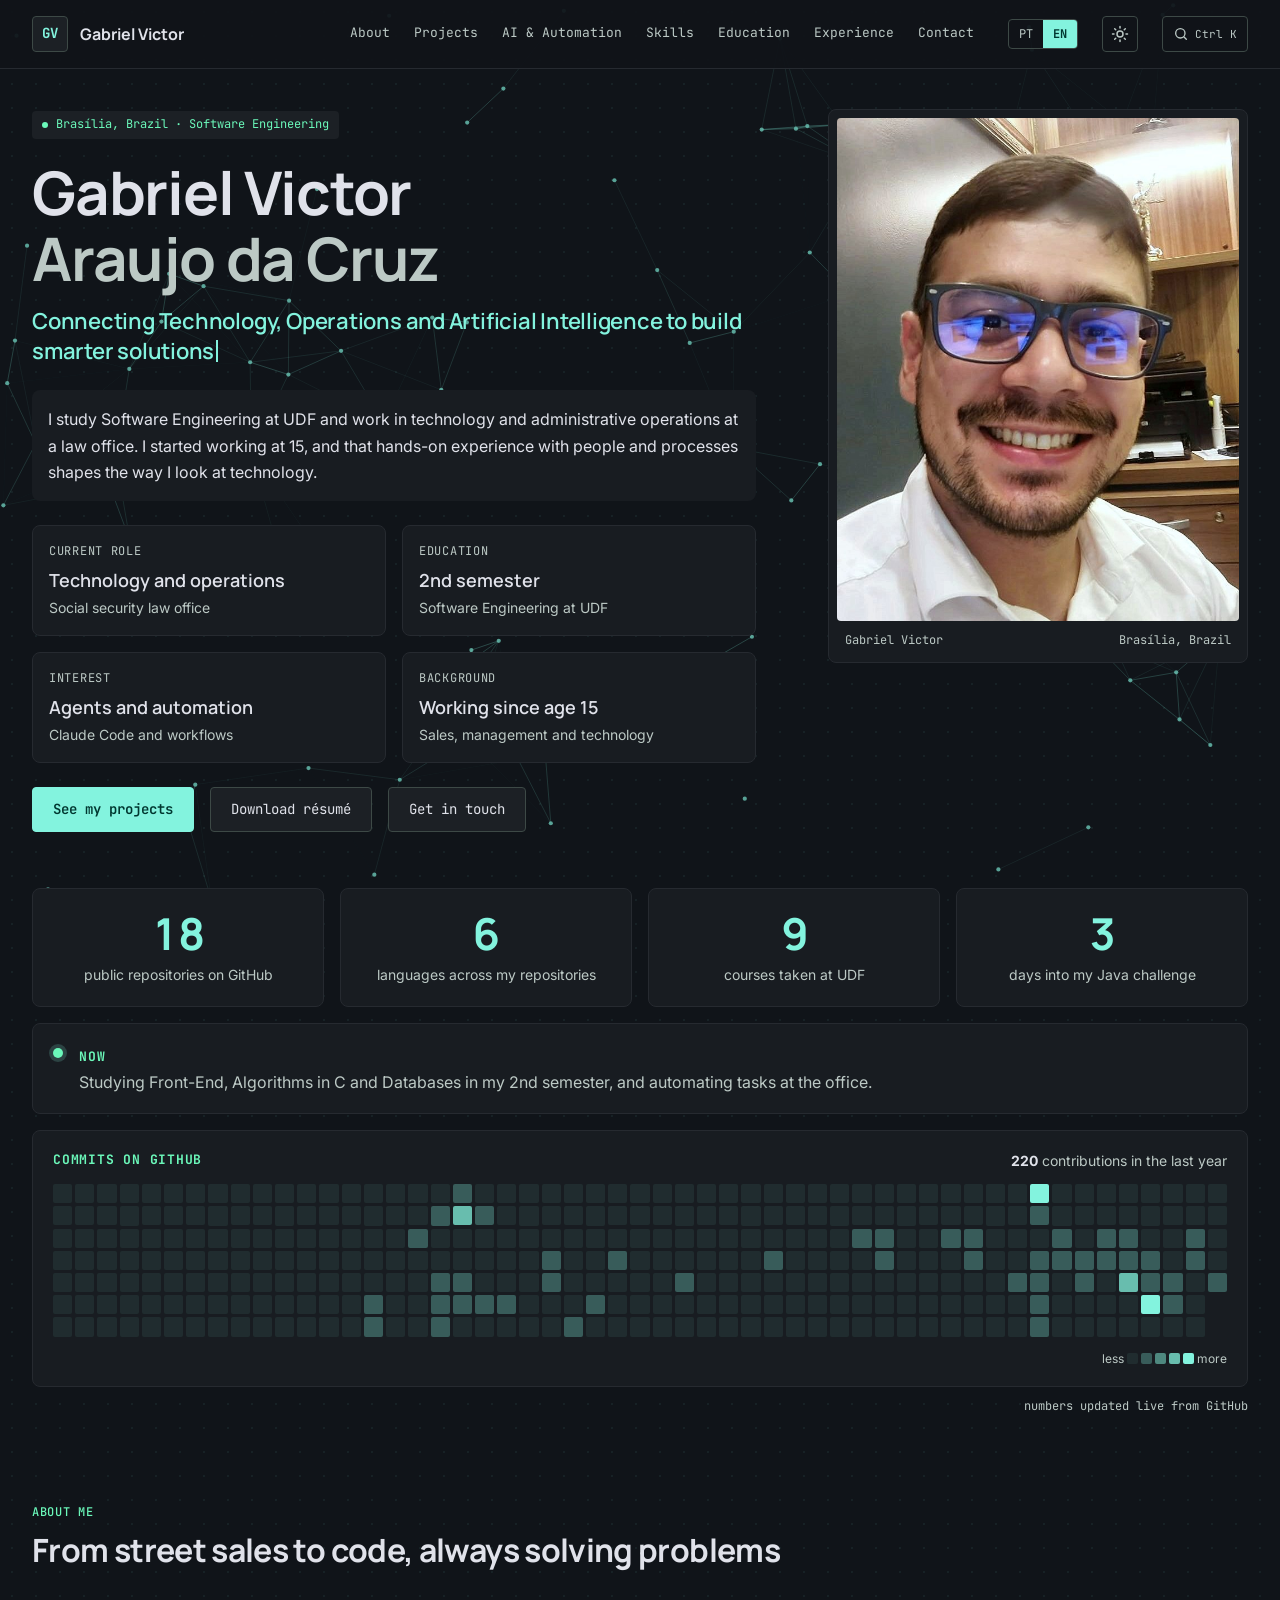
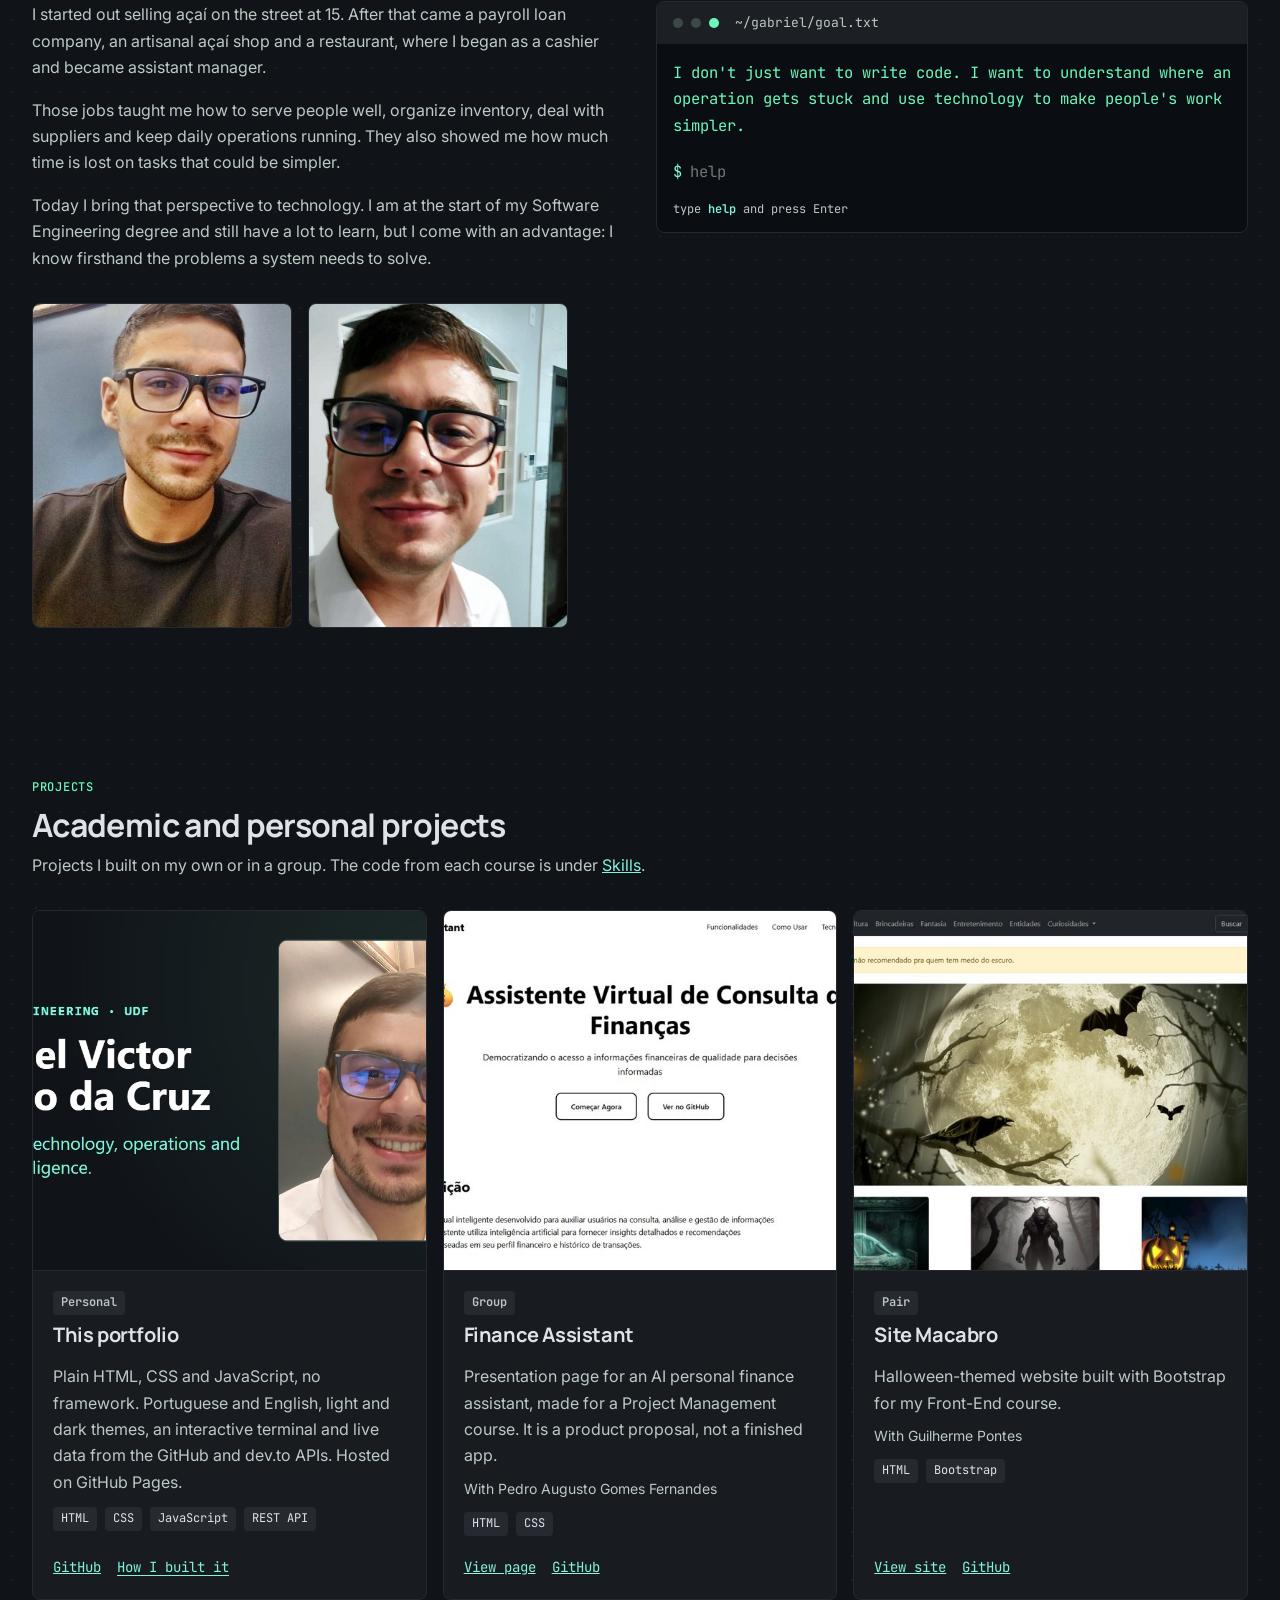
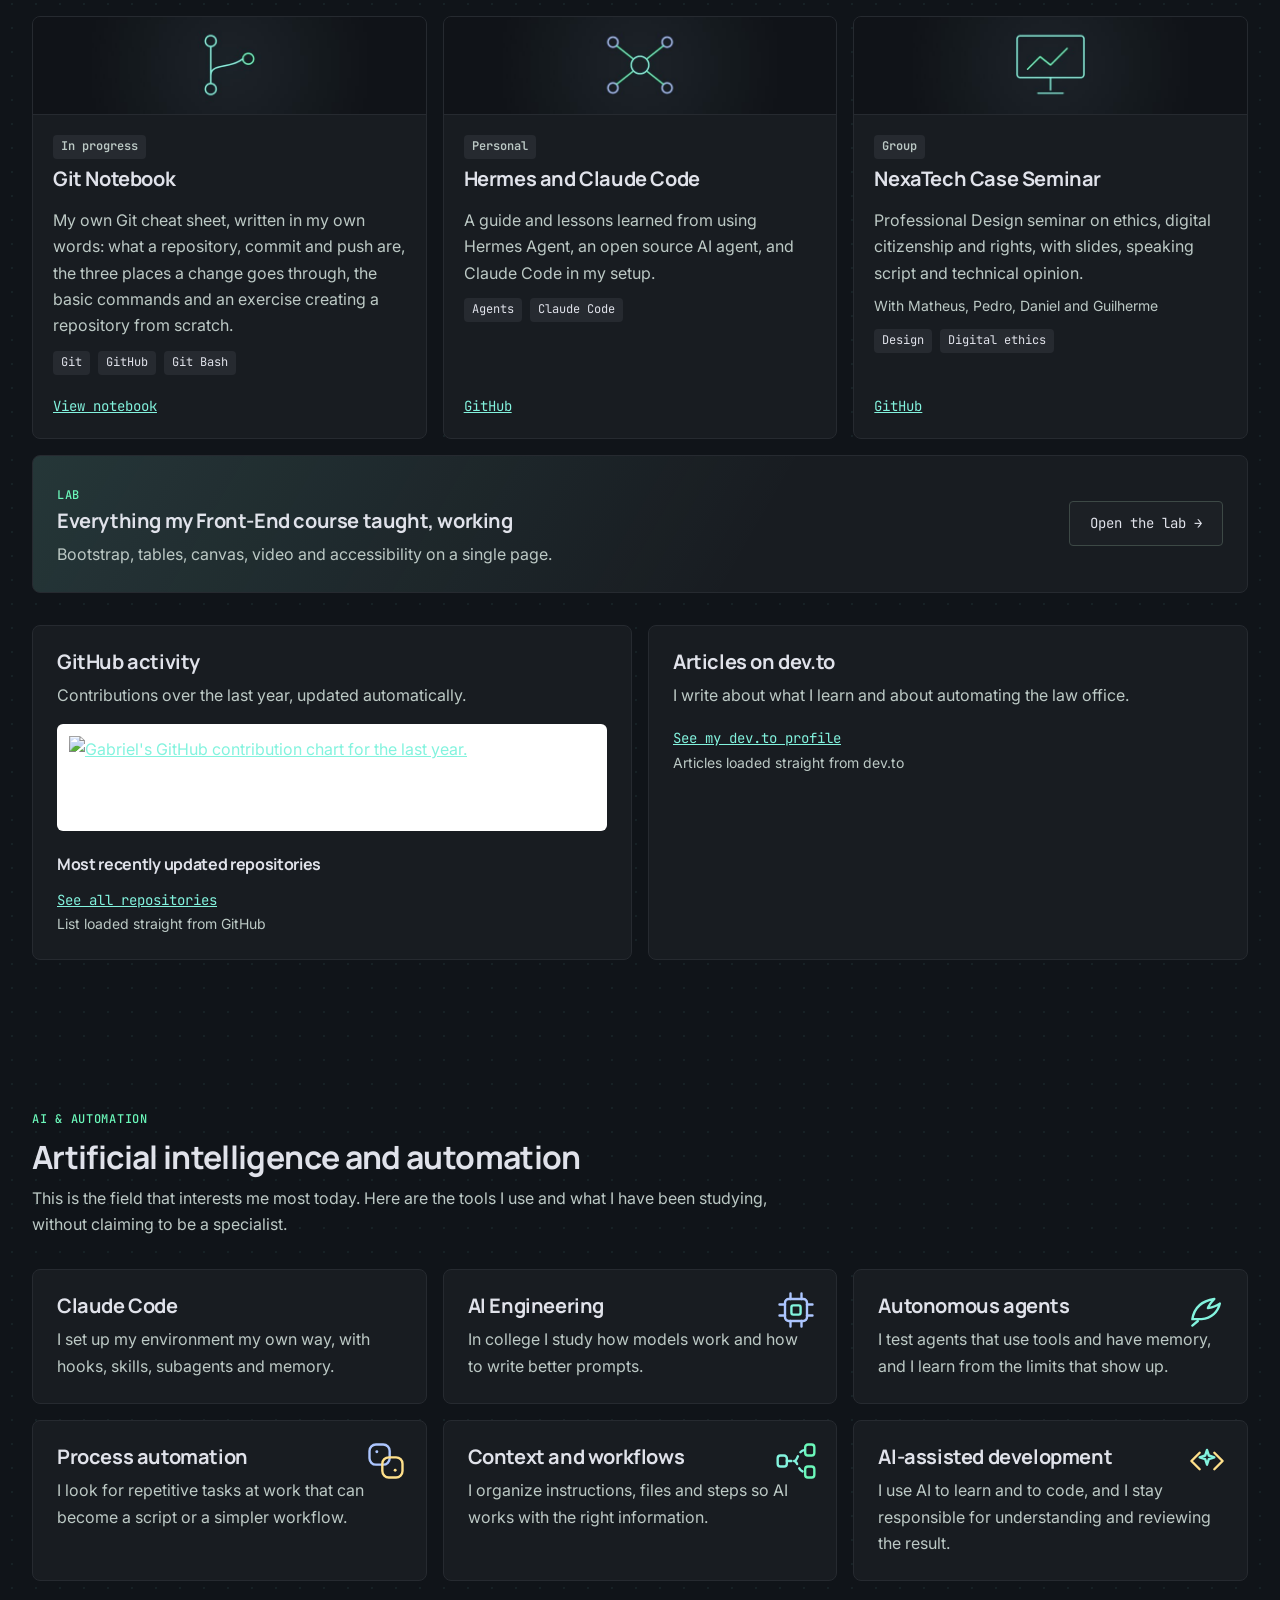
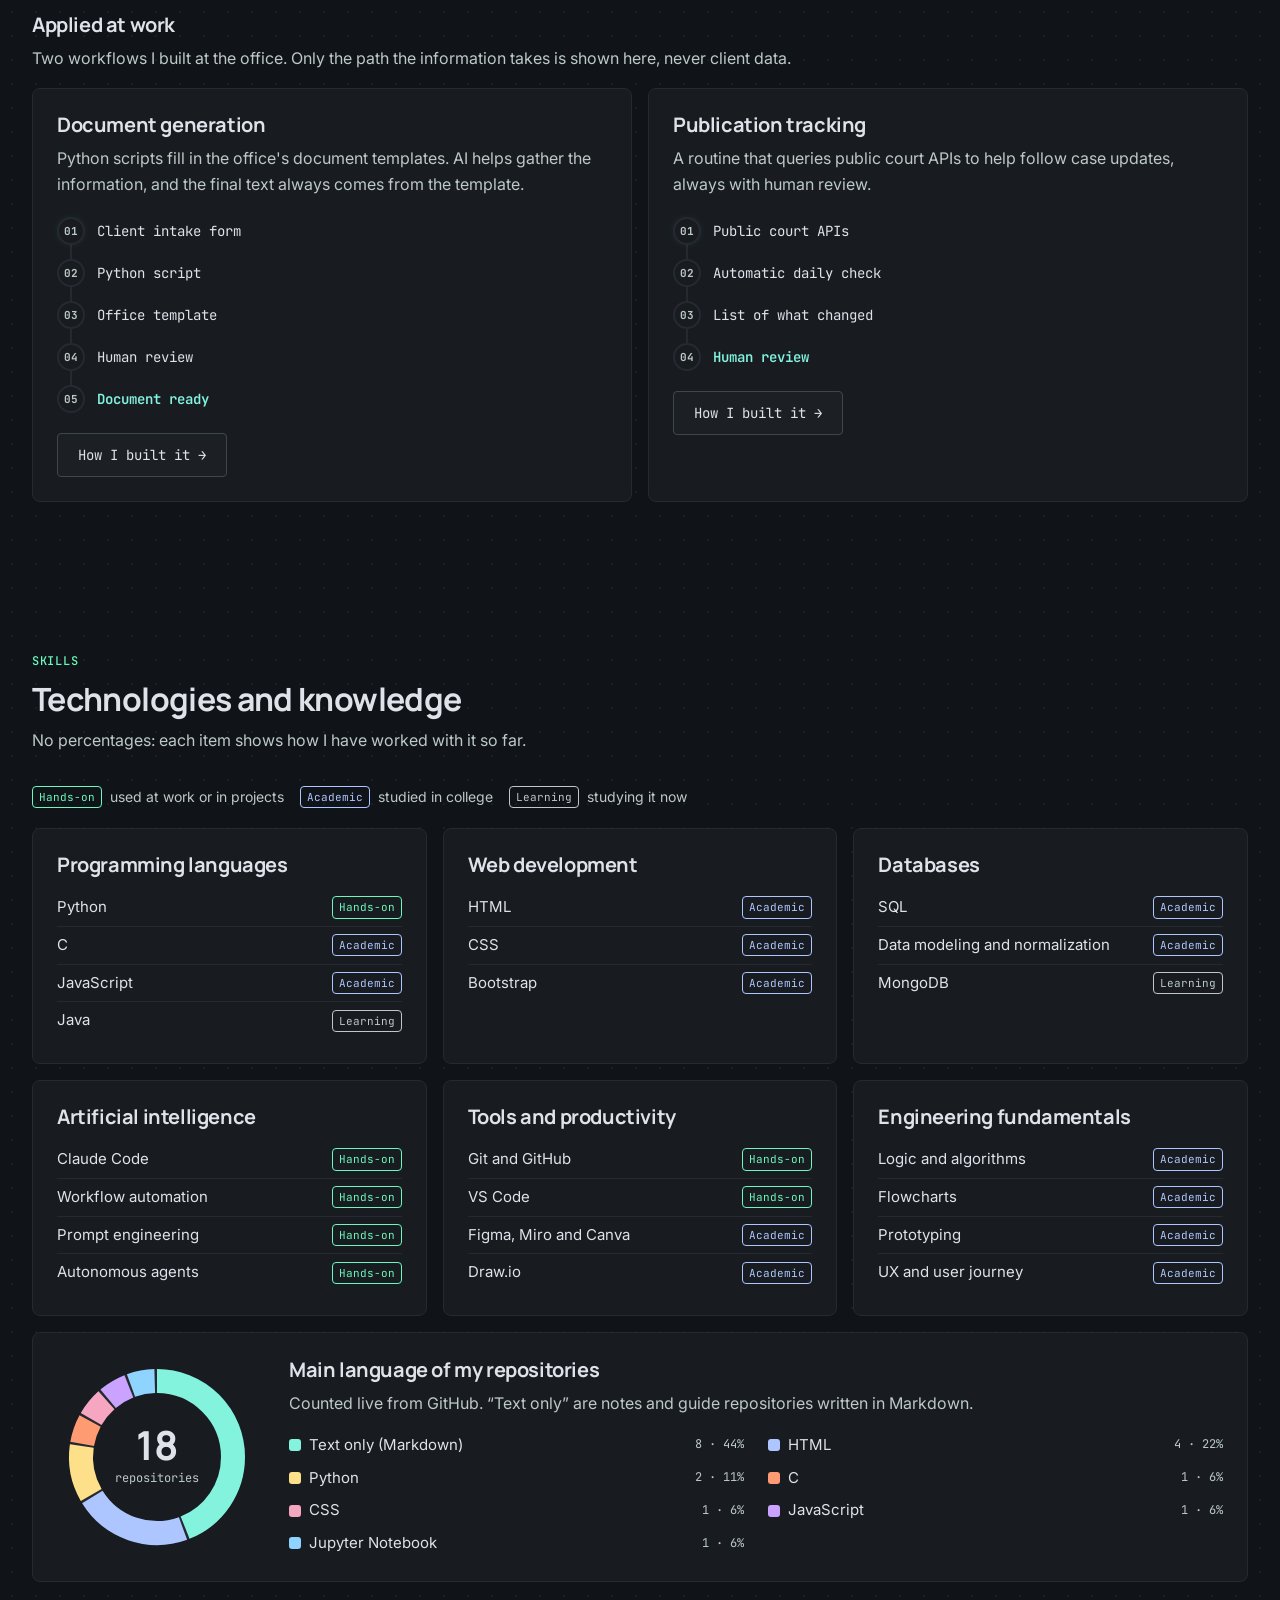
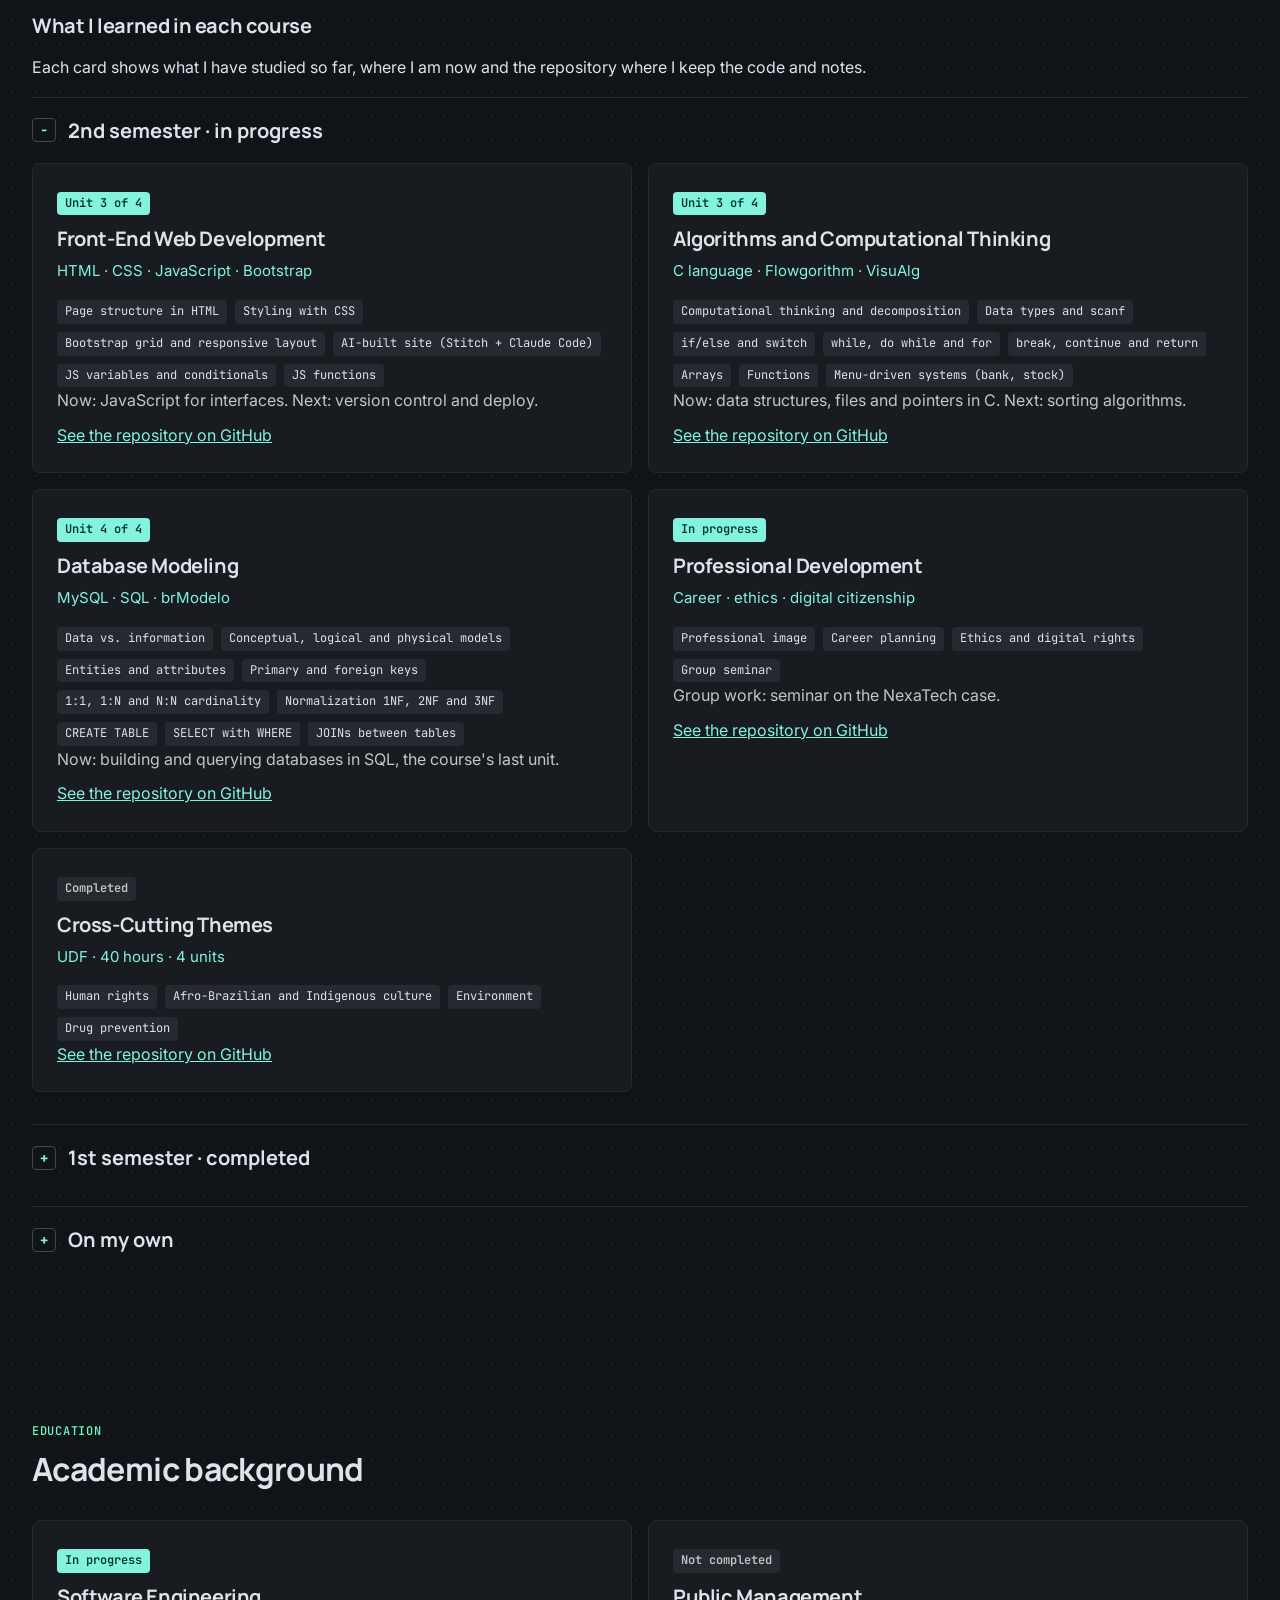
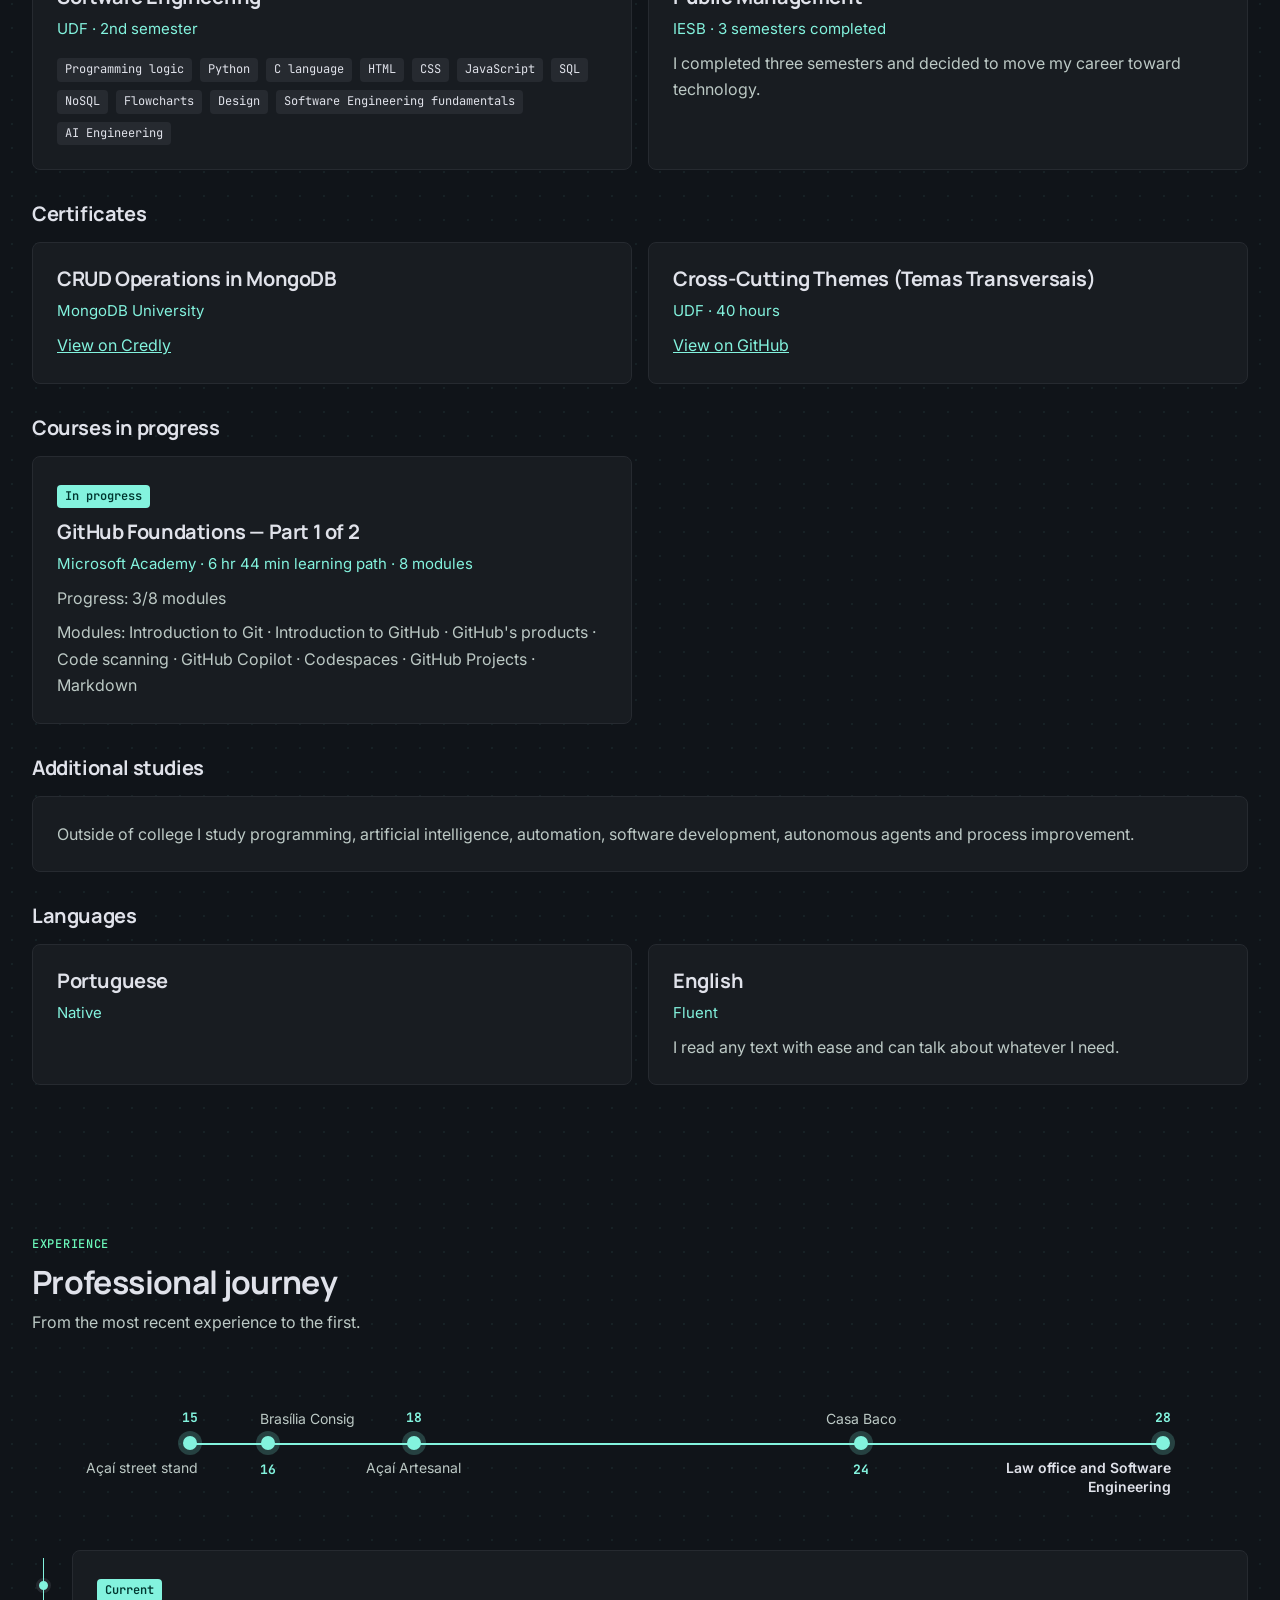
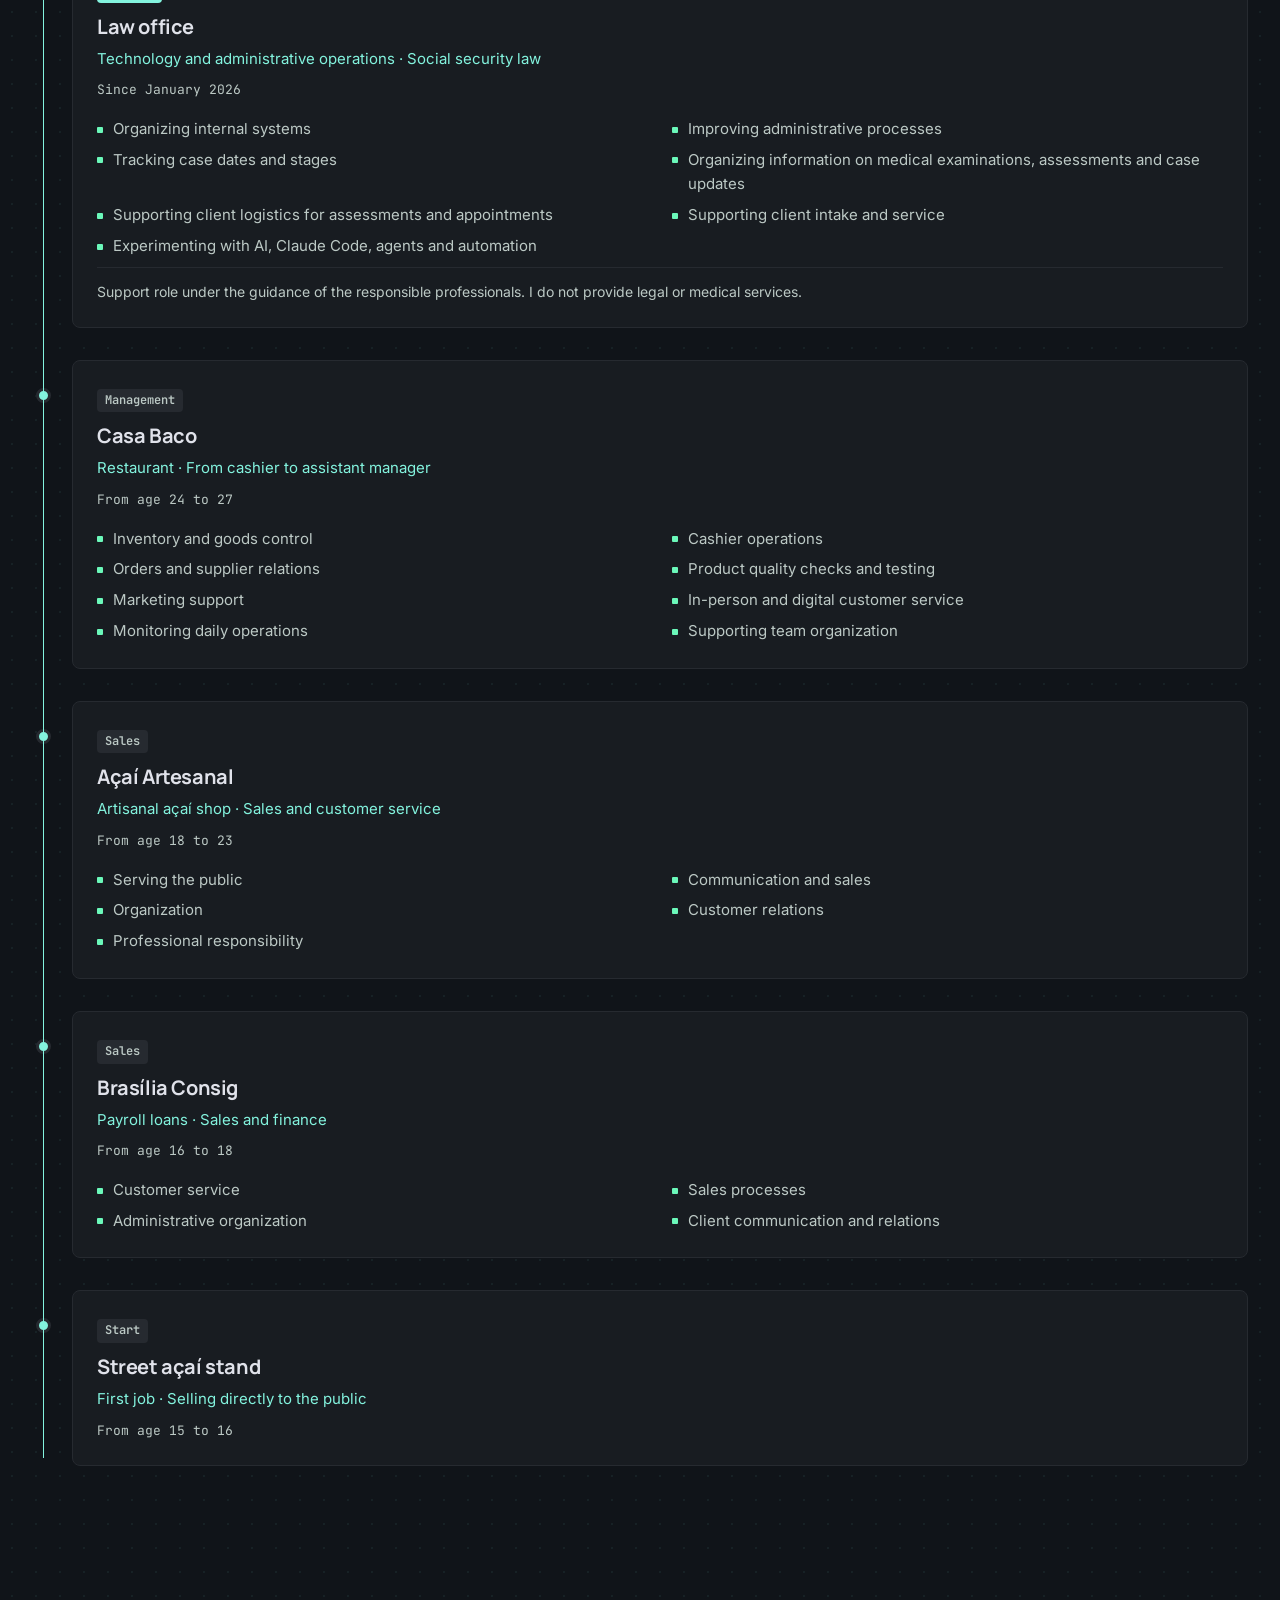
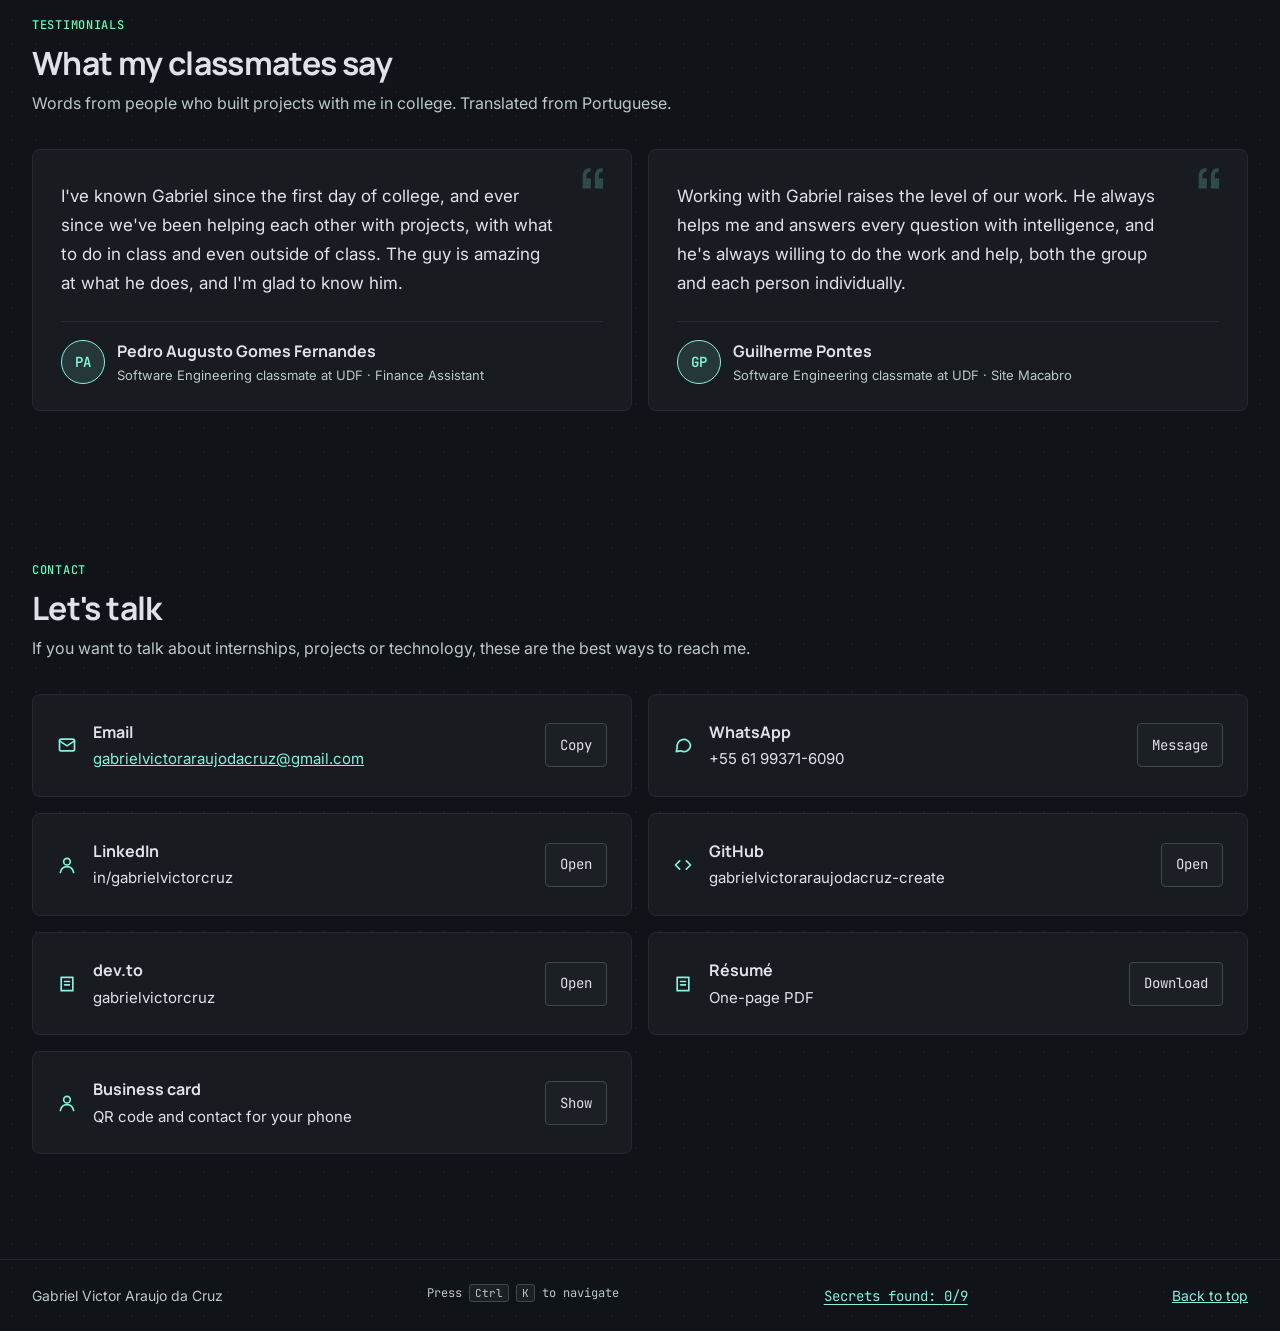
==== en/index.html @ c70fdd1f "Terminal maior e jogo da cobrinha funcionando no celular" ====
<!DOCTYPE html>
<html lang="en">
<head>
  <meta charset="utf-8">
  <meta name="viewport" content="width=device-width, initial-scale=1">
  <title>Gabriel Victor Araujo da Cruz | Software Engineering, Operations and AI</title>
  <meta name="description" content="Portfolio of Gabriel Victor: Software Engineering student at UDF with hands-on experience in customer service, management and operations, connecting technology and artificial intelligence to real problems.">
  <link rel="canonical" href="https://gabrielvictoraraujodacruz-create.github.io/portfolio-gabriel/en/index.html">
  <link rel="alternate" hreflang="pt-BR" href="https://gabrielvictoraraujodacruz-create.github.io/portfolio-gabriel/pt-BR/index.html">
  <link rel="alternate" hreflang="en" href="https://gabrielvictoraraujodacruz-create.github.io/portfolio-gabriel/en/index.html">
  <meta property="og:type" content="website">
  <meta property="og:locale" content="en_US">
  <meta property="og:title" content="Gabriel Victor Araujo da Cruz">
  <meta property="og:description" content="Connecting Technology, Operations and Artificial Intelligence to build smarter solutions.">
  <meta property="og:url" content="https://gabrielvictoraraujodacruz-create.github.io/portfolio-gabriel/en/index.html">
  <meta property="og:image" content="https://gabrielvictoraraujodacruz-create.github.io/portfolio-gabriel/assets/img/og-en.jpg"><meta property="og:image:width" content="1200"><meta property="og:image:height" content="630"><meta name="twitter:card" content="summary_large_image">
  <meta name="theme-color" content="#101419">
  <link rel="icon" href="../assets/img/favicon.svg" type="image/svg+xml">
  <link rel="apple-touch-icon" href="../assets/img/apple-touch-icon.png">
  <script>try{if(localStorage.getItem("tema")==="claro")document.documentElement.dataset.theme="light"}catch(e){}</script>
  <link rel="preconnect" href="https://fonts.googleapis.com">
  <link rel="preconnect" href="https://fonts.gstatic.com" crossorigin>
  <link rel="stylesheet" href="https://fonts.googleapis.com/css2?family=Inter:wght@400;500;600&family=JetBrains+Mono:wght@400;500;600&family=Manrope:wght@600;700&display=swap">
  <link rel="stylesheet" href="../assets/css/style.css?v=17">
  <script src="../assets/js/main.js?v=16" defer></script>
</head>
<body>
  <svg class="icons" aria-hidden="true">
    <symbol id="i-menu" viewBox="0 0 24 24"><path d="M4 6h16M4 12h16M4 18h16"/></symbol>
    <symbol id="i-mail" viewBox="0 0 24 24"><rect x="3" y="5" width="18" height="14" rx="2"/><path d="m3 7 9 6 9-6"/></symbol>
    <symbol id="i-chat" viewBox="0 0 24 24"><path d="M21 12a8 8 0 0 1-11.8 7L4 20l1-5A8 8 0 1 1 21 12z"/></symbol>
    <symbol id="i-code" viewBox="0 0 24 24"><path d="m8 7-5 5 5 5M16 7l5 5-5 5"/></symbol>
    <symbol id="i-user" viewBox="0 0 24 24"><circle cx="12" cy="8" r="4"/><path d="M4 21c1-5 4-7 8-7s7 2 8 7"/></symbol>
    <symbol id="i-text" viewBox="0 0 24 24"><path d="M5 4h14v16H5zM9 9h6M9 13h6"/></symbol>
  </svg>

  <a class="skip-link" href="#conteudo">Skip to content</a>

  <header class="header">
    <div class="container header-inner">
      <a class="brand" href="#inicio">
        <span class="brand-mark" aria-hidden="true">GV</span>
        <span class="brand-name">Gabriel Victor</span>
      </a>
      <nav class="nav" id="menu" aria-label="Main">
        <ul>
          <li><a href="#sobre">About</a></li>
          <li><a href="#projetos">Projects</a></li>
          <li><a href="#ia">AI &amp; Automation</a></li>
          <li><a href="#tecnologias">Skills</a></li>
          <li><a href="#formacao">Education</a></li>
          <li><a href="#experiencia">Experience</a></li>
          <li><a href="#contato">Contact</a></li>
        </ul>
      </nav>
      <div class="lang" role="group" aria-label="Language">
        <a href="../pt-BR/index.html" hreflang="pt-BR" lang="pt-BR" aria-label="Mudar para português">PT</a>
        <span aria-current="true">EN</span>
      </div>
      <button class="menu-button" type="button" aria-expanded="false" aria-controls="menu" aria-label="Open menu">
        <svg class="icon" aria-hidden="true"><use href="#i-menu"/></svg>
      </button>
    </div>
  </header>

  <main id="conteudo">
    <section class="container hero" id="inicio">
      <div>
        <p class="badge">Brasília, Brazil · Software Engineering</p>
        <h1>Gabriel Victor <span>Araujo da Cruz</span></h1>
        <p class="tagline">Connecting Technology, Operations and Artificial Intelligence to build smarter solutions.</p>
        <p class="intro">I study Software Engineering at UDF and work in technology and administrative operations at a law office. I started working at 15, and that hands-on experience with people and processes shapes the way I look at technology.</p>
        <ul class="facts">
          <li class="card fact"><small>Current role</small><strong>Technology and operations</strong><span>Social security law office</span></li>
          <li class="card fact"><small>Education</small><strong>2nd semester</strong><span>Software Engineering at UDF</span></li>
          <li class="card fact"><small>Interest</small><strong>Agents and automation</strong><span>Claude Code and workflows</span></li>
          <li class="card fact"><small>Background</small><strong>Working since age 15</strong><span>Sales, management and technology</span></li>
        </ul>
        <div class="actions">
          <a class="button primary" href="#projetos">See my projects</a>
          <a class="button" href="../assets/cv/resume-gabriel-victor.pdf" download>Download résumé</a>
          <a class="button" href="#contato">Get in touch</a>
        </div>
      </div>
      <figure class="photo-card">
        <img src="../assets/img/gabriel.jpg" width="720" height="990" alt="Photo of Gabriel Victor, wearing glasses and a white shirt, smiling.">
        <figcaption><span>Gabriel Victor</span><span>Brasília, Brazil</span></figcaption>
      </figure>
    </section>

    <section class="container stats-band" aria-label="By the numbers">
      <ul class="stats">
        <li class="card stat"><strong data-stat="repos">18</strong><span>public repositories on GitHub</span></li>
        <li class="card stat"><strong data-stat="langs">6</strong><span>languages across my repositories</span></li>
        <li class="card stat"><strong data-stat="materias">9</strong><span>courses taken at UDF</span></li>
        <li class="card stat"><strong data-stat="java">3</strong><span>days into my Java challenge</span></li>
      </ul>
      <div class="card agora">
        <span class="agora-ponto" aria-hidden="true"></span>
        <div>
          <strong>Now</strong>
          <p>Studying Front-End, Algorithms in C and Databases in my 2nd semester, and automating tasks at the office.</p>
          <p class="agora-commit" data-commit hidden></p>
        </div>
      </div>
      <div class="card commits" data-commits hidden>
        <p class="commits-topo"><strong>Commits on GitHub</strong><span><b data-commits-total>0</b> contributions in the last year</span></p>
        <div class="commits-grade" role="img" aria-label="GitHub contribution calendar for the last year"></div>
        <p class="commits-legenda" aria-hidden="true">less <i data-n="0"></i><i data-n="1"></i><i data-n="2"></i><i data-n="3"></i><i data-n="4"></i> more</p>
      </div>
      <p class="stats-note">numbers updated live from GitHub</p>
    </section>

    <section class="section container" id="sobre">
      <div class="section-head">
        <span class="label">About me</span>
        <h2>From street sales to code, always solving problems</h2>
      </div>
      <div class="about">
        <div class="about-text">
          <p>I started out selling açaí on the street at 15. After that came a payroll loan company, an artisanal açaí shop and a restaurant, where I began as a cashier and became assistant manager.</p>
          <p>Those jobs taught me how to serve people well, organize inventory, deal with suppliers and keep daily operations running. They also showed me how much time is lost on tasks that could be simpler.</p>
          <p>Today I bring that perspective to technology. I am at the start of my Software Engineering degree and still have a lot to learn, but I come with an advantage: I know firsthand the problems a system needs to solve.</p>
        </div>
        <div class="terminal" data-terminal>
          <div class="terminal-bar"><i></i><i></i><i></i><span>~/gabriel/goal.txt</span></div>
          <div class="terminal-out" aria-live="polite"><p class="terminal-quote">I don't just want to write code. I want to understand where an operation gets stuck and use technology to make people's work simpler.</p></div>
          <form class="terminal-in"><label for="cmd-en">$</label><input id="cmd-en" name="cmd" autocomplete="off" spellcheck="false" aria-label="Terminal command" placeholder="help"></form>
          <p class="terminal-hint">type <b>help</b> and press Enter</p>
        </div>
      </div>
      <div class="gallery">
        <img src="../assets/img/sobre-1.jpg" width="640" height="800" loading="lazy" alt="Gabriel Victor, wearing glasses and a dark T-shirt, smiling slightly.">
        <img src="../assets/img/sobre-2.jpg" width="640" height="800" loading="lazy" alt="Gabriel Victor, wearing glasses and a white shirt, smiling.">
      </div>
    </section>

    <section class="section container" id="projetos">
      <div class="section-head">
        <span class="label">Projects</span>
        <h2>Academic and personal projects</h2>
        <p>Projects I built on my own or in a group. The code from each course is under <a href="#tecnologias">Skills</a>.</p>
      </div>
      <div class="grid-3">
        <article class="card project" data-category="web">
          <video src="../assets/video/portfolio.mp4" poster="../assets/img/og-en.jpg" width="640" height="360" muted loop playsinline preload="none" aria-label="Video preview of this portfolio, scrolling down the page."></video>
          <div class="project-body">
            <span class="chip quiet">Personal</span>
            <h3>This portfolio</h3>
            <p>Plain HTML, CSS and JavaScript, no framework. Portuguese and English, light and dark themes, an interactive terminal and live data from the GitHub and dev.to APIs. Hosted on GitHub Pages.</p>
            <div class="subject-list"><span class="tag">HTML</span><span class="tag">CSS</span><span class="tag">JavaScript</span><span class="tag">REST API</span></div>
            <div class="project-links"><a href="https://github.com/gabrielvictoraraujodacruz-create/portfolio-gabriel" target="_blank" rel="noopener">GitHub</a><button class="link-btn" type="button" data-caso="caso-portfolio">How I built it</button></div>
          </div>
        </article>
        <article class="card project" data-category="web">
          <video src="../assets/video/assistente-financeiro.mp4" poster="../assets/img/assistente-financeiro.jpg" width="640" height="360" muted loop playsinline preload="none" aria-label="Video preview of the Virtual Finance Assistant page, in Portuguese, scrolling down."></video>
          <div class="project-body">
            <span class="chip quiet">Group</span>
            <h3>Finance Assistant</h3>
            <p>Presentation page for an AI personal finance assistant, made for a Project Management course. It is a product proposal, not a finished app.</p>
            <p class="credit">With Pedro Augusto Gomes Fernandes</p>
            <div class="subject-list"><span class="tag">HTML</span><span class="tag">CSS</span></div>
            <div class="project-links">
              <a href="https://gabrielvictoraraujodacruz-create.github.io/Projeto_Assistente_financeiro_GEP/" target="_blank" rel="noopener">View page</a>
              <a href="https://github.com/gabrielvictoraraujodacruz-create/Projeto_Assistente_financeiro_GEP" target="_blank" rel="noopener">GitHub</a>
            </div>
          </div>
        </article>
        <article class="card project" data-category="web">
          <video src="../assets/video/site-macabro.mp4" poster="../assets/img/site-macabro.jpg" width="640" height="360" muted loop playsinline preload="none" aria-label="Video preview of Site Macabro, with a full moon, a crow and bats."></video>
          <div class="project-body">
            <span class="chip quiet">Pair</span>
            <h3>Site Macabro</h3>
            <p>Halloween-themed website built with Bootstrap for my Front-End course.</p>
            <p class="credit">With Guilherme Pontes</p>
            <div class="subject-list"><span class="tag">HTML</span><span class="tag">Bootstrap</span></div>
            <div class="project-links">
              <a href="https://gabrielvictoraraujodacruz-create.github.io/Site_Macabro/" target="_blank" rel="noopener">View site</a>
              <a href="https://github.com/gabrielvictoraraujodacruz-create/Site_Macabro" target="_blank" rel="noopener">GitHub</a>
            </div>
          </div>
        </article>
        <article class="card project" data-category="code">
          <img class="banner" src="../assets/img/icone-git.jpg" width="800" height="200" loading="lazy" alt="Git branching symbol.">
          <div class="project-body">
            <span class="chip quiet">In progress</span>
            <h3>Git Notebook</h3>
            <p>My own Git cheat sheet, written in my own words: what a repository, commit and push are, the three places a change goes through, the basic commands and an exercise creating a repository from scratch.</p>
            <div class="subject-list"><span class="tag">Git</span><span class="tag">GitHub</span><span class="tag">Git Bash</span></div>
            <div class="project-links"><a href="https://github.com/gabrielvictoraraujodacruz-create/java_diario/blob/main/git/CADERNO-GIT.md" target="_blank" rel="noopener">View notebook</a></div>
          </div>
        </article>
        <article class="card project" data-category="ai">
          <img class="banner" src="../assets/img/icone-hermes.jpg" width="800" height="200" loading="lazy" alt="Network of connected agents.">
          <div class="project-body">
            <span class="chip quiet">Personal</span>
            <h3>Hermes and Claude Code</h3>
            <p>A guide and lessons learned from using Hermes Agent, an open source AI agent, and Claude Code in my setup.</p>
            <div class="subject-list"><span class="tag">Agents</span><span class="tag">Claude Code</span></div>
            <div class="project-links"><a href="https://github.com/gabrielvictoraraujodacruz-create/Hermes_Agente_de_IA" target="_blank" rel="noopener">GitHub</a></div>
          </div>
        </article>
        <article class="card project" data-category="design">
          <img class="banner" src="../assets/img/icone-seminario.jpg" width="800" height="200" loading="lazy" alt="Presentation screen with a rising chart.">
          <div class="project-body">
            <span class="chip quiet">Group</span>
            <h3>NexaTech Case Seminar</h3>
            <p>Professional Design seminar on ethics, digital citizenship and rights, with slides, speaking script and technical opinion.</p>
            <p class="credit">With Matheus, Pedro, Daniel and Guilherme</p>
            <div class="subject-list"><span class="tag">Design</span><span class="tag">Digital ethics</span></div>
            <div class="project-links"><a href="https://github.com/gabrielvictoraraujodacruz-create/seminario-caso-nexatech" target="_blank" rel="noopener">GitHub</a></div>
          </div>
        </article>
      </div>

      <a class="card lab-banner" href="lab.html">
        <div>
          <span class="label">Lab</span>
          <h3>Everything my Front-End course taught, working</h3>
          <p>Bootstrap, tables, canvas, video and accessibility on a single page.</p>
        </div>
        <span class="button">Open the lab →</span>
      </a>

      <div class="grid-2 live">
        <article class="card">
          <h3>GitHub activity</h3>
          <p>Contributions over the last year, updated automatically.</p>
          <a class="gh-chart" href="https://github.com/gabrielvictoraraujodacruz-create" target="_blank" rel="noopener"><img src="https://ghchart.rshah.org/0b6b5c/gabrielvictoraraujodacruz-create" width="663" height="104" loading="lazy" alt="Gabriel's GitHub contribution chart for the last year."></a>
          <h3 class="mini-title">Most recently updated repositories</h3>
          <ul class="link-list" data-github data-lang="en">
            <li><a href="https://github.com/gabrielvictoraraujodacruz-create?tab=repositories" target="_blank" rel="noopener">See all repositories</a><span>List loaded straight from GitHub</span></li>
          </ul>
        </article>
        <article class="card">
          <h3>Articles on dev.to</h3>
          <p>I write about what I learn and about automating the law office.</p>
          <ul class="link-list" data-devto data-lang="en">
            <li><a href="https://dev.to/gabrielvictorcruz" target="_blank" rel="noopener">See my dev.to profile</a><span>Articles loaded straight from dev.to</span></li>
          </ul>
        </article>
      </div>
    </section>

    <section class="section container" id="ia">
      <div class="section-head">
        <span class="label">AI &amp; Automation</span>
        <h2>Artificial intelligence and automation</h2>
        <p>This is the field that interests me most today. Here are the tools I use and what I have been studying, without claiming to be a specialist.</p>
      </div>
      <div class="grid-3">
        <article class="card ai-card">
          <svg class="card-icon ic-star" viewBox="0 0 48 48" width="44" height="44" aria-hidden="true" fill="none" stroke="#ff9b73" stroke-width="3" stroke-linecap="round"><g class="f" style="--i:0" opacity="0"><circle cx="24" cy="24" r="2.4" fill="#ff9b73" stroke="none"/></g><g class="f" style="--i:1" opacity="0"><path d="M26.1 26.1L30.4 30.4M21.9 26.1L17.6 30.4M21.9 21.9L17.6 17.6M26.1 21.9L30.4 17.6"/></g><g class="f" style="--i:2" opacity="0"><path d="M28.0 24.0L37.0 24.0M26.0 27.5L30.5 35.3M22.0 27.5L17.5 35.3M20.0 24.0L11.0 24.0M22.0 20.5L17.5 12.7M26.0 20.5L30.5 12.7"/></g><g class="f" style="--i:3" opacity="1"><path d="M29.0 24.0L43.0 24.0M27.5 27.5L37.4 37.4M24.0 29.0L24.0 43.0M20.5 27.5L10.6 37.4M19.0 24.0L5.0 24.0M20.5 20.5L10.6 10.6M24.0 19.0L24.0 5.0M27.5 20.5L37.4 10.6"/></g><g class="f" style="--i:4" opacity="0"><path d="M27.5 26.0L37.0 31.5M24.0 28.0L24.0 39.0M20.5 26.0L11.0 31.5M20.5 22.0L11.0 16.5M24.0 20.0L24.0 9.0M27.5 22.0L37.0 16.5"/></g><g class="f" style="--i:5" opacity="0"><path d="M27.0 24.0L35.0 24.0M24.0 27.0L24.0 35.0M21.0 24.0L13.0 24.0M24.0 21.0L24.0 13.0"/></g></svg>
          <h3>Claude Code</h3>
          <p>I set up my environment my own way, with hooks, skills, subagents and memory.</p>
        </article>
        <article class="card ai-card">
          <svg class="card-icon ic-pulse" viewBox="0 0 48 48" width="44" height="44" aria-hidden="true" fill="none" stroke-width="2.6" stroke-linecap="round" stroke-linejoin="round"><rect x="12" y="12" width="24" height="24" rx="4" stroke="#adc6ff"/><rect x="19" y="19" width="10" height="10" rx="2" stroke="#83f3de"/><path d="M18 6v6M30 6v6M18 36v6M30 36v6M6 18h6M6 30h6M36 18h6M36 30h6" stroke="#adc6ff"/></svg>
          <h3>AI Engineering</h3>
          <p>In college I study how models work and how to write better prompts.</p>
        </article>
        <article class="card ai-card">
          <svg class="card-icon ic-flap" viewBox="0 0 48 48" width="44" height="44" aria-hidden="true" fill="none" stroke-width="2.6" stroke-linecap="round" stroke-linejoin="round"><path d="M8 34c2-12 10-20 24-22-4 4-6 7-7 10 5-1 9-2 13-5-2 9-9 16-20 17z" stroke="#83f3de"/><path d="M14 36l-6 5" stroke="#83f3de"/></svg>
          <h3>Autonomous agents</h3>
          <p>I test agents that use tools and have memory, and I learn from the limits that show up.</p>
        </article>
        <article class="card ai-card">
          <svg class="card-icon ic-float" viewBox="0 0 48 48" width="44" height="44" aria-hidden="true" fill="none" stroke-width="2.6" stroke-linecap="round" stroke-linejoin="round"><rect x="6" y="6" width="22" height="22" rx="7" stroke="#adc6ff"/><rect x="20" y="20" width="22" height="22" rx="7" stroke="#ffe08a"/><circle cx="14" cy="14" r="1.6" fill="#adc6ff" stroke="none"/><circle cx="34" cy="34" r="1.6" fill="#ffe08a" stroke="none"/></svg>
          <h3>Process automation</h3>
          <p>I look for repetitive tasks at work that can become a script or a simpler workflow.</p>
        </article>
        <article class="card ai-card">
          <svg class="card-icon ic-flow" viewBox="0 0 48 48" width="44" height="44" aria-hidden="true" fill="none" stroke-width="2.6" stroke-linecap="round" stroke-linejoin="round"><rect x="4" y="18" width="10" height="12" rx="3" stroke="#83f3de"/><rect x="34" y="6" width="10" height="12" rx="3" stroke="#6bf8ba"/><rect x="34" y="30" width="10" height="12" rx="3" stroke="#6bf8ba"/><path class="dash" d="M14 24h8c4 0 4-12 12-12M22 24c4 0 4 12 12 12" stroke="#83f3de"/></svg>
          <h3>Context and workflows</h3>
          <p>I organize instructions, files and steps so AI works with the right information.</p>
        </article>
        <article class="card ai-card">
          <svg class="card-icon ic-blink" viewBox="0 0 48 48" width="44" height="44" aria-hidden="true" fill="none" stroke-width="2.6" stroke-linecap="round" stroke-linejoin="round"><path d="M16 15L7 24l9 9M32 15l9 9-9 9" stroke="#ffe08a"/><path class="spark" d="M24 12l2 6 6 2-6 2-2 6-2-6-6-2 6-2z" stroke="#83f3de"/></svg>
          <h3>AI-assisted development</h3>
          <p>I use AI to learn and to code, and I stay responsible for understanding and reviewing the result.</p>
        </article>
      </div>
      <h3 class="sub-title">Applied at work</h3>
      <p class="sub-lead">Two workflows I built at the office. Only the path the information takes is shown here, never client data.</p>
      <div class="grid-2">
        <article class="card">
          <h3>Document generation</h3>
          <p>Python scripts fill in the office's document templates. AI helps gather the information, and the final text always comes from the template.</p>
          <ol class="fluxo" style="--n: 5">
            <li><b>01</b>Client intake form</li>
            <li><b>02</b>Python script</li>
            <li><b>03</b>Office template</li>
            <li><b>04</b>Human review</li>
            <li><b>05</b>Document ready</li>
          </ol>
          <button class="button caso-btn" type="button" data-caso="caso-documentos">How I built it →</button>
        </article>
        <article class="card">
          <h3>Publication tracking</h3>
          <p>A routine that queries public court APIs to help follow case updates, always with human review.</p>
          <ol class="fluxo" style="--n: 4">
            <li><b>01</b>Public court APIs</li>
            <li><b>02</b>Automatic daily check</li>
            <li><b>03</b>List of what changed</li>
            <li><b>04</b>Human review</li>
          </ol>
          <button class="button caso-btn" type="button" data-caso="caso-publicacoes">How I built it →</button>
        </article>
      </div>
    </section>

    <section class="section container" id="tecnologias">
      <div class="section-head">
        <span class="label">Skills</span>
        <h2>Technologies and knowledge</h2>
        <p>No percentages: each item shows how I have worked with it so far.</p>
      </div>
      <ul class="legend">
        <li><span class="level use">Hands-on</span> used at work or in projects</li>
        <li><span class="level academic">Academic</span> studied in college</li>
        <li><span class="level study">Learning</span> studying it now</li>
      </ul>
      <div class="grid-3">
        <article class="card">
          <h3>Programming languages</h3>
          <ul class="skills">
            <li>Python <span class="level use">Hands-on</span></li>
            <li>C <span class="level academic">Academic</span></li>
            <li>JavaScript <span class="level academic">Academic</span></li>
            <li>Java <span class="level study">Learning</span></li>
          </ul>
        </article>
        <article class="card">
          <h3>Web development</h3>
          <ul class="skills">
            <li>HTML <span class="level academic">Academic</span></li>
            <li>CSS <span class="level academic">Academic</span></li>
            <li>Bootstrap <span class="level academic">Academic</span></li>
          </ul>
        </article>
        <article class="card">
          <h3>Databases</h3>
          <ul class="skills">
            <li>SQL <span class="level academic">Academic</span></li>
            <li>Data modeling and normalization <span class="level academic">Academic</span></li>
            <li>MongoDB <span class="level study">Learning</span></li>
          </ul>
        </article>
        <article class="card">
          <h3>Artificial intelligence</h3>
          <ul class="skills">
            <li>Claude Code <span class="level use">Hands-on</span></li>
            <li>Workflow automation <span class="level use">Hands-on</span></li>
            <li>Prompt engineering <span class="level use">Hands-on</span></li>
            <li>Autonomous agents <span class="level use">Hands-on</span></li>
          </ul>
        </article>
        <article class="card">
          <h3>Tools and productivity</h3>
          <ul class="skills">
            <li>Git and GitHub <span class="level use">Hands-on</span></li>
            <li>VS Code <span class="level use">Hands-on</span></li>
            <li>Figma, Miro and Canva <span class="level academic">Academic</span></li>
            <li>Draw.io <span class="level academic">Academic</span></li>
          </ul>
        </article>
        <article class="card">
          <h3>Engineering fundamentals</h3>
          <ul class="skills">
            <li>Logic and algorithms <span class="level academic">Academic</span></li>
            <li>Flowcharts <span class="level academic">Academic</span></li>
            <li>Prototyping <span class="level academic">Academic</span></li>
            <li>UX and user journey <span class="level academic">Academic</span></li>
          </ul>
        </article>
      </div>

      <div class="card langs" data-langs>
        <canvas width="200" height="200" aria-hidden="true"></canvas>
        <div>
          <h3>Main language of my repositories</h3>
          <p>Counted live from GitHub. “Text only” are notes and guide repositories written in Markdown.</p>
          <ul class="langs-legenda"></ul>
        </div>
      </div>

      <h3 class="sub-title">What I learned in each course</h3>
      <p>Each card shows what I have studied so far, where I am now and the repository where I keep the code and notes.</p>
      <details class="semestre" open>
        <summary>2nd semester · in progress</summary>
        <div class="grid-2">
        <article class="card study">
          <span class="chip">Unit 3 of 4</span>
          <h3>Front-End Web Development</h3>
          <p>HTML · CSS · JavaScript · Bootstrap</p>
          <div class="subject-list">
            <span class="tag">Page structure in HTML</span>
            <span class="tag">Styling with CSS</span>
            <span class="tag">Bootstrap grid and responsive layout</span>
            <span class="tag">AI-built site (Stitch + Claude Code)</span>
            <span class="tag">JS variables and conditionals</span>
            <span class="tag">JS functions</span>
          </div>
          <p>Now: JavaScript for interfaces. Next: version control and deploy.</p>
          <p><a href="https://github.com/gabrielvictoraraujodacruz-create/Materia_de_html-" target="_blank" rel="noopener">See the repository on GitHub</a></p>
        </article>
        <article class="card study">
          <span class="chip">Unit 3 of 4</span>
          <h3>Algorithms and Computational Thinking</h3>
          <p>C language · Flowgorithm · VisuAlg</p>
          <div class="subject-list">
            <span class="tag">Computational thinking and decomposition</span>
            <span class="tag">Data types and scanf</span>
            <span class="tag">if/else and switch</span>
            <span class="tag">while, do while and for</span>
            <span class="tag">break, continue and return</span>
            <span class="tag">Arrays</span>
            <span class="tag">Functions</span>
            <span class="tag">Menu-driven systems (bank, stock)</span>
          </div>
          <p>Now: data structures, files and pointers in C. Next: sorting algorithms.</p>
          <p><a href="https://github.com/gabrielvictoraraujodacruz-create/Algoritmo_e_pensamento_computacional" target="_blank" rel="noopener">See the repository on GitHub</a></p>
        </article>
        <article class="card study">
          <span class="chip">Unit 4 of 4</span>
          <h3>Database Modeling</h3>
          <p>MySQL · SQL · brModelo</p>
          <div class="subject-list">
            <span class="tag">Data vs. information</span>
            <span class="tag">Conceptual, logical and physical models</span>
            <span class="tag">Entities and attributes</span>
            <span class="tag">Primary and foreign keys</span>
            <span class="tag">1:1, 1:N and N:N cardinality</span>
            <span class="tag">Normalization 1NF, 2NF and 3NF</span>
            <span class="tag">CREATE TABLE</span>
            <span class="tag">SELECT with WHERE</span>
            <span class="tag">JOINs between tables</span>
          </div>
          <p>Now: building and querying databases in SQL, the course's last unit.</p>
          <p><a href="https://github.com/gabrielvictoraraujodacruz-create/Modelagem_de_banco_de_dados" target="_blank" rel="noopener">See the repository on GitHub</a></p>
        </article>
        <article class="card study">
          <span class="chip">In progress</span>
          <h3>Professional Development</h3>
          <p>Career · ethics · digital citizenship</p>
          <div class="subject-list">
            <span class="tag">Professional image</span>
            <span class="tag">Career planning</span>
            <span class="tag">Ethics and digital rights</span>
            <span class="tag">Group seminar</span>
          </div>
          <p>Group work: seminar on the NexaTech case.</p>
          <p><a href="https://github.com/gabrielvictoraraujodacruz-create/seminario-caso-nexatech" target="_blank" rel="noopener">See the repository on GitHub</a></p>
        </article>
        <article class="card study">
          <span class="chip quiet">Completed</span>
          <h3>Cross-Cutting Themes</h3>
          <p>UDF · 40 hours · 4 units</p>
          <div class="subject-list">
            <span class="tag">Human rights</span>
            <span class="tag">Afro-Brazilian and Indigenous culture</span>
            <span class="tag">Environment</span>
            <span class="tag">Drug prevention</span>
          </div>
          <p><a href="https://github.com/gabrielvictoraraujodacruz-create/Temas_Transversais" target="_blank" rel="noopener">See the repository on GitHub</a></p>
        </article>
        </div>
      </details>

      <details class="semestre">
        <summary>1st semester · completed</summary>
        <div class="grid-2">
        <article class="card study">
          <span class="chip quiet">Completed</span>
          <h3>Computer Programming</h3>
          <p>Python · VS Code</p>
          <div class="subject-list">
            <span class="tag">Input and output</span>
            <span class="tag">Conditionals</span>
            <span class="tag">Operators and calculations</span>
            <span class="tag">Grade average with pass/fail</span>
          </div>
          <p><a href="https://github.com/gabrielvictoraraujodacruz-create/programacoes_de_computadores" target="_blank" rel="noopener">See the repository on GitHub</a></p>
        </article>
        <article class="card study">
          <span class="chip quiet">Completed</span>
          <h3>Prompt Engineering and AI Applications</h3>
          <p>Python · Jupyter · Google Colab · Gemini</p>
          <div class="subject-list">
            <span class="tag">Tokens and probability</span>
            <span class="tag">Good vs. bad prompts</span>
            <span class="tag">AI-assisted programming</span>
            <span class="tag">AI automations</span>
            <span class="tag">Code testing</span>
          </div>
          <p><a href="https://github.com/gabrielvictoraraujodacruz-create/engenharia_de_prompt_aplicacoes_ai" target="_blank" rel="noopener">See the repository on GitHub</a></p>
        </article>
        <article class="card study">
          <span class="chip quiet">Completed</span>
          <h3>User Interface and Journey</h3>
          <p>Figma · Miro · Canva</p>
          <div class="subject-list">
            <span class="tag">Personas</span>
            <span class="tag">Guided interviews</span>
            <span class="tag">Shadowing</span>
            <span class="tag">User journey</span>
            <span class="tag">Empathy map</span>
            <span class="tag">App prototype</span>
          </div>
          <p><a href="https://github.com/gabrielvictoraraujodacruz-create/Interface_e_jornada_do_usuario" target="_blank" rel="noopener">See the repository on GitHub</a></p>
        </article>
        <article class="card study">
          <span class="chip quiet">Completed</span>
          <h3>Computer Systems Prototyping</h3>
          <p>Draw.io</p>
          <div class="subject-list">
            <span class="tag">Flowcharts</span>
            <span class="tag">System diagrams</span>
            <span class="tag">Low-fidelity prototypes</span>
          </div>
          <p><a href="https://github.com/gabrielvictoraraujodacruz-create/prototipagem_de_sistemas_computacionais" target="_blank" rel="noopener">See the repository on GitHub</a></p>
        </article>
        </div>
      </details>

      <details class="semestre">
        <summary>On my own</summary>
        <div class="grid-2">
        <article class="card study">
          <span class="chip">Phase 1 · day 3 of 30</span>
          <h3>Java + Git</h3>
          <p>30 minutes and one commit a day</p>
          <div class="subject-list">
            <span class="tag">First commit</span>
            <span class="tag">How Java works</span>
            <span class="tag">Primitive types</span>
            <span class="tag">C → Python → Java comparison</span>
          </div>
          <p>Now: primitive types. After the 30 days, phase 2 is rewriting 14 of my Python programs in Java.</p>
          <p><a href="https://github.com/gabrielvictoraraujodacruz-create/java_diario" target="_blank" rel="noopener">See the repository on GitHub</a></p>
        </article>
        <article class="card study">
          <span class="chip">Learning</span>
          <h3>MongoDB</h3>
          <p>mongosh · CRUD Operations certificate</p>
          <div class="subject-list">
            <span class="tag">SQL vs. MongoDB</span>
            <span class="tag">CRUD</span>
            <span class="tag">Query filters ($gt, $or, regex)</span>
            <span class="tag">sort, limit and skip</span>
            <span class="tag">Indexes</span>
            <span class="tag">Aggregation pipeline</span>
            <span class="tag">Arrays ($push, $pull)</span>
          </div>
          <p>Next: document modeling, MongoDB Atlas and using it from Python.</p>
          <p><a href="https://github.com/gabrielvictoraraujodacruz-create/Estudos_MongoDB" target="_blank" rel="noopener">See the repository on GitHub</a></p>
        </article>
        </div>
      </details>
    </section>

    <section class="section container" id="formacao">
      <div class="section-head">
        <span class="label">Education</span>
        <h2>Academic background</h2>
      </div>
      <div class="grid-2">
        <article class="card study">
          <span class="chip">In progress</span>
          <h3>Software Engineering</h3>
          <p>UDF · 2nd semester</p>
          <div class="subject-list">
            <span class="tag">Programming logic</span>
            <span class="tag">Python</span>
            <span class="tag">C language</span>
            <span class="tag">HTML</span>
            <span class="tag">CSS</span>
            <span class="tag">JavaScript</span>
            <span class="tag">SQL</span>
            <span class="tag">NoSQL</span>
            <span class="tag">Flowcharts</span>
            <span class="tag">Design</span>
            <span class="tag">Software Engineering fundamentals</span>
            <span class="tag">AI Engineering</span>
          </div>
        </article>
        <article class="card study">
          <span class="chip quiet">Not completed</span>
          <h3>Public Management</h3>
          <p>IESB · 3 semesters completed</p>
          <p>I completed three semesters and decided to move my career toward technology.</p>
        </article>
      </div>
      <h3 class="sub-title">Certificates</h3>
      <div class="grid-2">
        <article class="card study">
          <h3>CRUD Operations in MongoDB</h3>
          <p>MongoDB University</p>
          <p><a href="https://www.credly.com/badges/799efa1b-23fd-47b6-afb2-014512d4d337" target="_blank" rel="noopener">View on Credly</a></p>
        </article>
        <article class="card study">
          <h3>Cross-Cutting Themes (Temas Transversais)</h3>
          <p>UDF · 40 hours</p>
          <p><a href="https://github.com/gabrielvictoraraujodacruz-create/Temas_Transversais" target="_blank" rel="noopener">View on GitHub</a></p>
        </article>
      </div>
      <h3 class="sub-title">Courses in progress</h3>
      <div class="grid-2">
        <article class="card study">
          <span class="chip">In progress</span>
          <h3>GitHub Foundations — Part 1 of 2</h3>
          <p>Microsoft Academy · 6 hr 44 min learning path · 8 modules</p>
          <p>Progress: 3/8 modules</p>
          <p>Modules: Introduction to Git · Introduction to GitHub · GitHub's products · Code scanning · GitHub Copilot · Codespaces · GitHub Projects · Markdown</p>
        </article>
      </div>
      <h3 class="sub-title">Additional studies</h3>
      <div class="card">
        <p>Outside of college I study programming, artificial intelligence, automation, software development, autonomous agents and process improvement.</p>
      </div>
      <h3 class="sub-title">Languages</h3>
      <div class="grid-2">
        <article class="card study">
          <h3>Portuguese</h3>
          <p>Native</p>
        </article>
        <article class="card study">
          <h3>English</h3>
          <p>Fluent</p>
          <p>I read any text with ease and can talk about whatever I need.</p>
        </article>
      </div>
    </section>

    <section class="section container" id="experiencia">
      <div class="section-head">
        <span class="label">Experience</span>
        <h2>Professional journey</h2>
        <p>From the most recent experience to the first.</p>
      </div>
      <ol class="trilha" aria-label="Timeline by age">
        <li style="--p: 0"><b>15</b><span>Açaí street stand</span></li>
        <li style="--p: 8"><b>16</b><span>Brasília Consig</span></li>
        <li style="--p: 23"><b>18</b><span>Açaí Artesanal</span></li>
        <li style="--p: 69"><b>24</b><span>Casa Baco</span></li>
        <li style="--p: 100"><b>28</b><span>Law office and Software Engineering</span></li>
      </ol>
      <ol class="timeline">
        <li>
          <article class="card job">
            <span class="chip">Current</span>
            <h3>Law office</h3>
            <p class="role">Technology and administrative operations · Social security law</p>
            <p class="periodo">Since January 2026</p>
            <ul class="checks">
              <li>Organizing internal systems</li>
              <li>Improving administrative processes</li>
              <li>Tracking case dates and stages</li>
              <li>Organizing information on medical examinations, assessments and case updates</li>
              <li>Supporting client logistics for assessments and appointments</li>
              <li>Supporting client intake and service</li>
              <li>Experimenting with AI, Claude Code, agents and automation</li>
            </ul>
            <p class="note">Support role under the guidance of the responsible professionals. I do not provide legal or medical services.</p>
          </article>
        </li>
        <li>
          <article class="card job">
            <span class="chip quiet">Management</span>
            <h3>Casa Baco</h3>
            <p class="role">Restaurant · From cashier to assistant manager</p>
            <p class="periodo">From age 24 to 27</p>
            <ul class="checks">
              <li>Inventory and goods control</li>
              <li>Cashier operations</li>
              <li>Orders and supplier relations</li>
              <li>Product quality checks and testing</li>
              <li>Marketing support</li>
              <li>In-person and digital customer service</li>
              <li>Monitoring daily operations</li>
              <li>Supporting team organization</li>
            </ul>
          </article>
        </li>
        <li>
          <article class="card job">
            <span class="chip quiet">Sales</span>
            <h3>Açaí Artesanal</h3>
            <p class="role">Artisanal açaí shop · Sales and customer service</p>
            <p class="periodo">From age 18 to 23</p>
            <ul class="checks">
              <li>Serving the public</li>
              <li>Communication and sales</li>
              <li>Organization</li>
              <li>Customer relations</li>
              <li>Professional responsibility</li>
            </ul>
          </article>
        </li>
        <li>
          <article class="card job">
            <span class="chip quiet">Sales</span>
            <h3>Brasília Consig</h3>
            <p class="role">Payroll loans · Sales and finance</p>
            <p class="periodo">From age 16 to 18</p>
            <ul class="checks">
              <li>Customer service</li>
              <li>Sales processes</li>
              <li>Administrative organization</li>
              <li>Client communication and relations</li>
            </ul>
          </article>
        </li>
        <li>
          <article class="card job">
            <span class="chip quiet">Start</span>
            <h3>Street açaí stand</h3>
            <p class="role">First job · Selling directly to the public</p>
            <p class="periodo">From age 15 to 16</p>
          </article>
        </li>
      </ol>
    </section>

    <section class="section container" id="depoimentos">
      <div class="section-head">
        <span class="label">Testimonials</span>
        <h2>What my classmates say</h2>
        <p>Words from people who built projects with me in college. Translated from Portuguese.</p>
      </div>
      <div class="grid-2">
        <figure class="card depoimento">
          <blockquote><p>I've known Gabriel since the first day of college, and ever since we've been helping each other with projects, with what to do in class and even outside of class. The guy is amazing at what he does, and I'm glad to know him.</p></blockquote>
          <figcaption><span class="avatar" aria-hidden="true">PA</span><span><strong>Pedro Augusto Gomes Fernandes</strong><small>Software Engineering classmate at UDF · Finance Assistant</small></span></figcaption>
        </figure>
        <figure class="card depoimento">
          <blockquote><p>Working with Gabriel raises the level of our work. He always helps me and answers every question with intelligence, and he's always willing to do the work and help, both the group and each person individually.</p></blockquote>
          <figcaption><span class="avatar" aria-hidden="true">GP</span><span><strong>Guilherme Pontes</strong><small>Software Engineering classmate at UDF · Site Macabro</small></span></figcaption>
        </figure>
      </div>
    </section>

    <section class="section container" id="contato">
      <div class="section-head">
        <span class="label">Contact</span>
        <h2>Let's talk</h2>
        <p>If you want to talk about internships, projects or technology, these are the best ways to reach me.</p>
      </div>
      <div class="contact-list">
        <div class="card contact">
          <svg class="icon" aria-hidden="true"><use href="#i-mail"/></svg>
          <div><strong>Email</strong><a href="mailto:gabrielvictoraraujodacruz@gmail.com">gabrielvictoraraujodacruz@gmail.com</a></div>
          <button class="button" type="button" data-copy="gabrielvictoraraujodacruz@gmail.com" data-done="Email copied.">Copy</button>
        </div>
        <div class="card contact">
          <svg class="icon" aria-hidden="true"><use href="#i-chat"/></svg>
          <div><strong>WhatsApp</strong><span>+55 61 99371-6090</span></div>
          <a class="button" href="https://wa.me/5561993716090" target="_blank" rel="noopener">Message</a>
        </div>
        <div class="card contact">
          <svg class="icon" aria-hidden="true"><use href="#i-user"/></svg>
          <div><strong>LinkedIn</strong><span>in/gabrielvictorcruz</span></div>
          <a class="button" href="https://www.linkedin.com/in/gabrielvictorcruz" target="_blank" rel="noopener">Open</a>
        </div>
        <div class="card contact">
          <svg class="icon" aria-hidden="true"><use href="#i-code"/></svg>
          <div><strong>GitHub</strong><span>gabrielvictoraraujodacruz-create</span></div>
          <a class="button" href="https://github.com/gabrielvictoraraujodacruz-create" target="_blank" rel="noopener">Open</a>
        </div>
        <div class="card contact">
          <svg class="icon" aria-hidden="true"><use href="#i-text"/></svg>
          <div><strong>dev.to</strong><span>gabrielvictorcruz</span></div>
          <a class="button" href="https://dev.to/gabrielvictorcruz" target="_blank" rel="noopener">Open</a>
        </div>
        <div class="card contact">
          <svg class="icon" aria-hidden="true"><use href="#i-text"/></svg>
          <div><strong>Résumé</strong><span>One-page PDF</span></div>
          <a class="button" href="../assets/cv/resume-gabriel-victor.pdf" download>Download</a>
        </div>
        <div class="card contact">
          <svg class="icon" aria-hidden="true"><use href="#i-user"/></svg>
          <div><strong>Business card</strong><span>QR code and contact for your phone</span></div>
          <button class="button" type="button" data-cartao>Show</button>
        </div>
      </div>
      <p class="copy-status" role="status"></p>
    </section>
  </main>

  <dialog class="caso" id="caso-portfolio" aria-labelledby="caso-portfolio-t">
    <form method="dialog"><button class="caso-fechar" aria-label="Close">×</button></form>
    <span class="label">Case study</span>
    <h2 id="caso-portfolio-t">This portfolio</h2>
    <dl class="caso-etapas">
      <dt>The problem</dt>
      <dd>The final project for my Front-End course asked for a portfolio. I wanted a site that showed who I am beyond grades: my path since age 15, my work at the office and what I study.</dd>
      <dt>The decisions</dt>
      <dd>I used Stitch, an AI design tool, only to try layouts. The final code is plain HTML, CSS and JavaScript, with no framework, so I understand every line. I built it in Portuguese and English, replaced percentage bars with “hands-on, academic or learning” and pull live data from GitHub and dev.to.</dd>
      <dt>What went wrong</dt>
      <dd>Stitch added made-up numbers to the screens, like requests per second and percentages, and I had to remove all of them. One photo showed office information in the background and came off the site. On the first deploy, GitHub Pages sat in the queue for 14 minutes.</dd>
      <dt>What I would do differently</dt>
      <dd>I would keep the text in a single data file. Today every change has to be made twice, once per language.</dd>
    </dl>
  </dialog>
  <dialog class="caso" id="caso-documentos" aria-labelledby="caso-documentos-t">
    <form method="dialog"><button class="caso-fechar" aria-label="Close">×</button></form>
    <span class="label">Case study</span>
    <h2 id="caso-documentos-t">Document generation</h2>
    <dl class="caso-etapas">
      <dt>The problem</dt>
      <dd>Every new client needs a document kit: a contract, a power of attorney and declarations. Putting it together by hand took time and left room for typos.</dd>
      <dt>The decisions</dt>
      <dd>I split the roles. AI only talks and gathers the client's data. A Python script fills in the office's fixed template, creates the folder and sends it to print. The result is the same every time and takes seconds.</dd>
      <dt>What went wrong</dt>
      <dd>My first attempt let AI edit the documents on the fly. It was slow, up to 20 minutes for 3 documents, and it made mistakes: it sent jobs to the wrong printer and produced a contract with missing data. Later I moved the system to another computer without standardizing first, and the output came out different there.</dd>
      <dt>What I would do differently</dt>
      <dd>I would standardize everything before moving to other machines and test with a real case before trusting it. I learned that for repetitive work, a script beats AI.</dd>
    </dl>
  </dialog>
  <dialog class="caso" id="caso-publicacoes" aria-labelledby="caso-publicacoes-t">
    <form method="dialog"><button class="caso-fechar" aria-label="Close">×</button></form>
    <span class="label">Case study</span>
    <h2 id="caso-publicacoes-t">Publication tracking</h2>
    <dl class="caso-etapas">
      <dt>The problem</dt>
      <dd>Following court notices across several courts meant opening one site after another, every day.</dd>
      <dt>The decisions</dt>
      <dd>I found out that Brazil's National Council of Justice offers public APIs: one query covers several courts, with no password and no page scraping. I built it in three steps: a script collects, a filter with written rules picks what matters, and AI only writes the final summary.</dd>
      <dt>What went wrong</dt>
      <dd>Court notices carry a standard footer that repeats generic deadlines, and the filter started finding deadlines that did not belong to the case: 19 of 55 notices had more than one deadline in the text. I also learned that one of the APIs updates about 22 days late, so it cannot tell what happened yesterday. And the same notice showed up twice.</dd>
      <dt>What I would do differently</dt>
      <dd>I would measure the limits of each data source before designing the system, not after.</dd>
    </dl>
  </dialog>

  <dialog class="caso cartao" id="cartao" aria-labelledby="cartao-t">
    <form method="dialog"><button class="caso-fechar" aria-label="Close">×</button></form>
    <span class="label">Business card</span>
    <h2 id="cartao-t">Gabriel Victor</h2>
    <p>Software Engineering · UDF · Brasília, Brazil</p>
    <img src="../assets/img/qr-en.svg" width="232" height="232" alt="QR code that opens this portfolio">
    <p class="cartao-dica">Point your phone camera at it to open the portfolio.</p>
    <a class="button primary" href="../assets/gabriel-victor.vcf" download>Save contact (.vcf)</a>
  </dialog>

  <footer class="footer">
    <div class="container footer-inner">
      <span>Gabriel Victor Araujo da Cruz</span>
      <span class="footer-hint">Press <kbd>Ctrl</kbd> <kbd>K</kbd> to navigate</span>
      <button class="link-btn" type="button" data-abre-segredos>Secrets found: <span data-segredos>0/8</span></button>
      <a href="#inicio">Back to top</a>
    </div>
  </footer>
</body>
</html>
---- assets/css/style.css ----
:root {
  --bg: #101419;
  --bg-deep: #0a0e13;
  --surface: #181c21;
  --surface-2: #1c2025;
  --surface-3: #262a30;
  --line: #3d4946;
  --text: #e0e2ea;
  --muted: #bcc9c5;
  --primary: #83f3de;
  --glow: 131, 243, 222;
  --on-primary: #003730;
  --green: #6bf8ba;
  --blue: #adc6ff;
  --radius: 8px;
  --title: "Manrope", system-ui, sans-serif;
  --body: "Inter", system-ui, sans-serif;
  --mono: "JetBrains Mono", Consolas, monospace;
  --header: 68px;
  --header-bg: rgba(16, 20, 25, 0.94);
}

*,
*::before,
*::after {
  box-sizing: border-box;
}

html {
  scroll-behavior: smooth;
  scroll-padding-top: calc(var(--header) + 16px);
}

body {
  margin: 0;
  background-color: var(--bg);
  background-image: radial-gradient(rgba(var(--glow), 0.06) 1px, transparent 1px);
  background-size: 24px 24px;
  color: var(--text);
  font-family: var(--body);
  font-size: 1rem;
  line-height: 1.65;
}

img {
  display: block;
  max-width: 100%;
  height: auto;
}

a {
  color: var(--primary);
}

h1,
h2,
h3 {
  margin: 0;
  font-family: var(--title);
  letter-spacing: -0.02em;
  line-height: 1.2;
}

p {
  margin: 0;
}

ul,
ol {
  margin: 0;
  padding: 0;
  list-style: none;
}

:focus-visible {
  outline: 2px solid var(--primary);
  outline-offset: 3px;
  border-radius: 4px;
}

.icons {
  display: none;
}

.icon {
  width: 20px;
  height: 20px;
  flex: none;
  fill: none;
  stroke: currentColor;
  stroke-width: 2;
  stroke-linecap: round;
  stroke-linejoin: round;
}

.skip-link {
  position: absolute;
  top: -60px;
  left: 16px;
  z-index: 20;
  padding: 8px 16px;
  background: var(--primary);
  color: var(--on-primary);
  font-weight: 600;
}

.skip-link:focus {
  top: 8px;
}

.container {
  width: min(1216px, 100% - 64px);
  margin-inline: auto;
}

.header {
  position: sticky;
  top: 0;
  z-index: 10;
  background: var(--header-bg);
  border-bottom: 1px solid var(--surface-3);
}

.header-inner {
  display: flex;
  align-items: center;
  gap: 24px;
  min-height: var(--header);
}

.brand {
  display: flex;
  align-items: center;
  gap: 12px;
  color: var(--text);
  font-family: var(--title);
  font-weight: 700;
  text-decoration: none;
  white-space: nowrap;
}

.brand-mark {
  display: grid;
  place-items: center;
  width: 36px;
  height: 36px;
  border: 1px solid var(--line);
  border-radius: 4px;
  background: var(--surface-2);
  color: var(--primary);
  font-family: var(--mono);
  font-size: 0.875rem;
}

.nav {
  margin-left: auto;
}

.nav ul {
  display: flex;
  gap: 4px;
}

.nav a {
  display: block;
  padding: 8px 10px;
  border-bottom: 2px solid transparent;
  color: var(--muted);
  font-family: var(--mono);
  font-size: 0.8125rem;
  text-decoration: none;
  transition: color 0.2s, border-color 0.2s;
}

.nav a:hover,
.nav a.active {
  color: var(--primary);
}

.nav a.active {
  border-bottom-color: var(--primary);
}

.lang {
  display: flex;
  border: 1px solid var(--line);
  border-radius: 4px;
  overflow: hidden;
}

.lang a,
.lang span {
  padding: 6px 10px;
  font-family: var(--mono);
  font-size: 0.75rem;
  line-height: 1.4;
  text-decoration: none;
}

.lang a {
  color: var(--muted);
}

.lang a:hover {
  color: var(--primary);
}

.lang span {
  background: var(--primary);
  color: var(--on-primary);
  font-weight: 700;
}

.menu-button {
  display: none;
  align-items: center;
  justify-content: center;
  width: 44px;
  height: 44px;
  border: 1px solid var(--line);
  border-radius: 4px;
  background: var(--surface-2);
  color: var(--text);
  cursor: pointer;
}

.section {
  padding-block: 72px;
}

.section-head {
  max-width: 760px;
  margin-bottom: 32px;
}

.label {
  display: inline-block;
  margin-bottom: 8px;
  color: var(--green);
  font-family: var(--mono);
  font-size: 0.75rem;
  font-weight: 500;
  letter-spacing: 0.06em;
  text-transform: uppercase;
}

.section-head h2 {
  font-size: 2rem;
}

.section-head p {
  margin-top: 8px;
  color: var(--muted);
}

.card {
  padding: 24px;
  border: 1px solid var(--surface-3);
  border-radius: var(--radius);
  background: var(--surface);
  transition: border-color 0.2s, transform 0.2s;
}

.card h3 {
  font-size: 1.25rem;
}

.card p {
  color: var(--muted);
}

.hero {
  display: grid;
  grid-template-columns: minmax(0, 1fr) 420px;
  gap: 72px;
  padding-block: 40px 56px;
}

.badge {
  display: inline-flex;
  align-items: center;
  gap: 8px;
  padding: 4px 10px;
  border-radius: 4px;
  background: var(--surface-2);
  color: var(--green);
  font-family: var(--mono);
  font-size: 0.75rem;
}

.badge::before {
  content: "";
  width: 6px;
  height: 6px;
  border-radius: 50%;
  background: var(--green);
}

.hero h1 {
  margin-top: 20px;
  font-size: clamp(2.5rem, 5vw, 3.75rem);
  font-weight: 700;
  line-height: 1.1;
}

.hero h1 span {
  display: block;
  color: var(--muted);
}

.tagline {
  margin-top: 16px;
  color: var(--primary);
  font-family: var(--title);
  font-size: 1.375rem;
  font-weight: 600;
  letter-spacing: -0.01em;
  line-height: 1.35;
}

.intro {
  margin-top: 24px;
  padding: 16px;
  border-radius: var(--radius);
  background: var(--surface);
  color: var(--text);
}

.facts {
  display: grid;
  grid-template-columns: repeat(2, minmax(0, 1fr));
  gap: 16px;
  margin-top: 24px;
}

.fact {
  padding: 16px;
}

.fact small {
  display: block;
  color: var(--muted);
  font-family: var(--mono);
  font-size: 0.75rem;
  letter-spacing: 0.06em;
  text-transform: uppercase;
}

.fact strong {
  display: block;
  margin-top: 4px;
  font-family: var(--title);
  font-size: 1.125rem;
  font-weight: 600;
}

.fact span {
  display: block;
  color: var(--muted);
  font-size: 0.875rem;
}

.actions {
  display: flex;
  flex-wrap: wrap;
  gap: 16px;
  margin-top: 24px;
}

.button {
  display: inline-flex;
  align-items: center;
  justify-content: center;
  gap: 8px;
  min-height: 44px;
  padding: 10px 20px;
  border: 1px solid var(--line);
  border-radius: 4px;
  background: var(--surface-2);
  color: var(--text);
  font-family: var(--mono);
  font-size: 0.875rem;
  text-decoration: none;
  cursor: pointer;
  transition: background 0.2s, border-color 0.2s, color 0.2s;
}

.button:hover {
  border-color: var(--primary);
  color: var(--primary);
}

.button.primary {
  border-color: var(--primary);
  background: var(--primary);
  color: var(--on-primary);
  font-weight: 600;
}

.button.primary:hover {
  background: var(--green);
  border-color: var(--green);
  color: var(--on-primary);
}

.photo-card {
  align-self: start;
  margin: 0;
  padding: 8px;
  border: 1px solid var(--surface-3);
  border-radius: var(--radius);
  background: var(--surface);
}

.photo-card img {
  width: 100%;
  aspect-ratio: 4 / 5;
  object-fit: cover;
  object-position: center 30%;
  border-radius: 4px;
}

.photo-card figcaption {
  display: flex;
  justify-content: space-between;
  gap: 16px;
  padding: 10px 8px 4px;
  color: var(--muted);
  font-family: var(--mono);
  font-size: 0.75rem;
}

.about {
  display: grid;
  grid-template-columns: minmax(0, 1fr) minmax(0, 1fr);
  gap: 32px;
  align-items: start;
}

.about-text p + p {
  margin-top: 16px;
}

.about-text p {
  color: var(--muted);
}

.gallery {
  display: grid;
  grid-template-columns: repeat(2, minmax(0, 260px));
  gap: 16px;
  margin-top: 32px;
}

.gallery img {
  width: 100%;
  aspect-ratio: 4 / 5;
  object-fit: cover;
  border: 1px solid var(--surface-3);
  border-radius: var(--radius);
}

.terminal {
  overflow: hidden;
  border: 1px solid var(--surface-3);
  border-radius: var(--radius);
  background: var(--bg-deep);
}

.terminal-bar {
  display: flex;
  align-items: center;
  gap: 8px;
  padding: 10px 16px;
  background: var(--surface-2);
  color: var(--muted);
  font-family: var(--mono);
  font-size: 0.8125rem;
}

.terminal-bar i {
  width: 10px;
  height: 10px;
  border-radius: 50%;
  background: var(--line);
}

.terminal-bar i:nth-child(3) {
  background: var(--green);
  margin-right: 8px;
}

.terminal blockquote {
  margin: 0;
  padding: 20px 16px;
  color: var(--green);
  font-family: var(--mono);
  font-size: 0.875rem;
  line-height: 1.7;
}

.timeline {
  position: relative;
  display: grid;
  gap: 32px;
  padding-left: 40px;
}

.timeline::before {
  content: "";
  position: absolute;
  top: 8px;
  bottom: 8px;
  left: 11px;
  width: 1px;
  background: var(--line);
}

.timeline > li {
  position: relative;
}

.timeline > li::before {
  content: "";
  position: absolute;
  top: 28px;
  left: -36px;
  width: 15px;
  height: 15px;
  border: 3px solid var(--surface-3);
  border-radius: 50%;
  background: var(--primary);
}

.chip {
  display: inline-block;
  padding: 2px 8px;
  border-radius: 4px;
  background: var(--primary);
  color: var(--on-primary);
  font-family: var(--mono);
  font-size: 0.75rem;
  font-weight: 600;
}

.chip.quiet {
  background: var(--surface-3);
  color: var(--muted);
}

.job .role {
  color: var(--primary);
  font-size: 0.9375rem;
}

.job > p:not(.role) {
  margin-top: 8px;
}

.checks {
  display: grid;
  grid-template-columns: repeat(2, minmax(0, 1fr));
  gap: 6px 24px;
  margin-top: 16px;
}

.checks li {
  position: relative;
  padding-left: 16px;
  color: var(--muted);
  font-size: 0.9375rem;
}

.checks li::before {
  content: "";
  position: absolute;
  top: 0.65em;
  left: 0;
  width: 6px;
  height: 6px;
  border-radius: 1px;
  background: var(--green);
}

.note {
  margin-top: 16px;
  padding-top: 12px;
  border-top: 1px solid var(--surface-3);
  font-size: 0.875rem;
}

.grid-2,
.grid-3 {
  display: grid;
  gap: 16px;
}

.grid-2 {
  grid-template-columns: repeat(2, minmax(0, 1fr));
}

.grid-3 {
  grid-template-columns: repeat(3, minmax(0, 1fr));
}

.subject-list {
  display: flex;
  flex-wrap: wrap;
  gap: 8px;
  margin-top: 16px;
}

.tag {
  padding: 2px 8px;
  border-radius: 4px;
  background: var(--surface-3);
  color: var(--text);
  font-family: var(--mono);
  font-size: 0.75rem;
}

.study .chip + h3,
.job .chip + h3 {
  margin-top: 12px;
}

.study h3 + p {
  margin-top: 4px;
  color: var(--primary);
  font-size: 0.9375rem;
}

.study p + p {
  margin-top: 8px;
}

.card h3 + p {
  margin-top: 8px;
}

.card > p + .link-list {
  margin-top: 16px;
}

.sub-title {
  margin: 32px 0 16px;
  font-size: 1.25rem;
}

.link-list li + li {
  margin-top: 10px;
}

.link-list span {
  display: block;
  color: var(--muted);
  font-size: 0.875rem;
}

.legend {
  display: flex;
  flex-wrap: wrap;
  gap: 16px;
  margin-bottom: 20px;
  color: var(--muted);
  font-size: 0.875rem;
}

.legend li,
.skills li {
  display: flex;
  align-items: center;
  gap: 8px;
}

.level {
  padding: 1px 6px;
  border: 1px solid currentColor;
  border-radius: 4px;
  font-family: var(--mono);
  font-size: 0.6875rem;
  white-space: nowrap;
}

.level.use {
  color: var(--green);
}

.level.academic {
  color: var(--blue);
}

.level.study {
  color: var(--muted);
}

.skills {
  margin-top: 12px;
}

.skills li {
  justify-content: space-between;
  padding-block: 6px;
  border-bottom: 1px solid var(--surface-3);
  font-size: 0.9375rem;
}

.skills li:last-child {
  border-bottom: 0;
}

.filters {
  display: flex;
  flex-wrap: wrap;
  gap: 8px;
  margin-bottom: 24px;
}

.filters button {
  min-height: 44px;
  padding: 8px 16px;
  border: 1px solid var(--line);
  border-radius: 4px;
  background: transparent;
  color: var(--muted);
  font-family: var(--mono);
  font-size: 0.8125rem;
  cursor: pointer;
  transition: color 0.2s, border-color 0.2s;
}

.filters button:hover {
  color: var(--primary);
  border-color: var(--primary);
}

.filters button[aria-pressed="true"] {
  background: var(--primary);
  border-color: var(--primary);
  color: var(--on-primary);
  font-weight: 600;
}

.project {
  display: flex;
  flex-direction: column;
  padding: 0;
  overflow: hidden;
}

.project[hidden] {
  display: none;
}

.project:hover,
.ai-card:hover {
  border-color: var(--line);
  transform: translateY(-2px);
}

.project img,
.project video {
  display: block;
  width: 100%;
  aspect-ratio: 16 / 9;
  object-fit: cover;
  object-position: top;
  border-bottom: 1px solid var(--surface-3);
}

.project-body {
  display: flex;
  flex: 1;
  flex-direction: column;
  gap: 8px;
  padding: 20px;
}

.project-body .chip {
  align-self: flex-start;
}

.project:not(:has(img, video)) .project-links {
  margin-top: 0;
}

.project-body .subject-list {
  margin-top: 4px;
}

.project-body .credit {
  font-size: 0.875rem;
}

.project-links {
  display: flex;
  flex-wrap: wrap;
  gap: 16px;
  margin-top: auto;
  padding-top: 12px;
}

.project-links a,
.link-list a {
  font-family: var(--mono);
  font-size: 0.875rem;
}

.contact-list {
  display: grid;
  grid-template-columns: repeat(2, minmax(0, 1fr));
  gap: 16px;
}

.contact {
  display: flex;
  align-items: center;
  flex-wrap: wrap;
  gap: 16px;
}

.contact .icon {
  color: var(--primary);
}

.contact div {
  flex: 1;
  min-width: 0;
}

.contact strong {
  display: block;
  font-family: var(--title);
}

.contact div a,
.contact div span {
  overflow-wrap: anywhere;
  font-size: 0.9375rem;
}

.contact .button {
  padding: 6px 14px;
}

.copy-status {
  min-height: 1.5em;
  margin-top: 12px;
  color: var(--green);
  font-size: 0.875rem;
}

.footer {
  padding-block: 24px;
  border-top: 1px solid var(--surface-3);
  color: var(--muted);
  font-size: 0.875rem;
}

.footer-inner {
  display: flex;
  flex-wrap: wrap;
  justify-content: space-between;
  gap: 8px 24px;
}

.reveal {
  opacity: 0;
  transform: translateY(24px) scale(0.97);
  transition: opacity 0.6s ease, transform 0.6s cubic-bezier(0.2, 0.7, 0.2, 1), border-color 0.25s, box-shadow 0.25s;
  transition-delay: var(--delay, 0s), var(--delay, 0s), 0s, 0s;
}

.reveal.visible {
  opacity: 1;
  transform: none;
}

.card.visible:hover {
  transform: perspective(800px) rotateX(var(--rx, 0deg)) rotateY(var(--ry, 0deg)) translateY(-6px);
  border-color: var(--primary);
  box-shadow: 0 12px 28px rgba(var(--glow), 0.12);
  background: radial-gradient(circle at var(--mx, 50%) var(--my, 50%), rgba(var(--glow), 0.13), transparent 55%), var(--surface);
  transition-delay: 0s;
  transition-duration: 0.15s;
}

.reveal.visible .level {
  animation: level-pop 0.45s cubic-bezier(0.3, 1.6, 0.5, 1) 0.35s backwards;
}

@keyframes level-pop {
  from {
    opacity: 0;
    transform: scale(0.6);
  }
}

@media (max-width: 1120px) {
  .menu-button {
    display: inline-flex;
  }

  .header-inner {
    gap: 12px;
  }

  .lang {
    margin-left: auto;
  }

  .nav {
    display: none;
    position: absolute;
    top: 100%;
    left: 0;
    right: 0;
    margin: 0;
    padding: 8px 16px 16px;
    background: var(--bg);
    border-bottom: 1px solid var(--surface-3);
  }

  .nav.open {
    display: block;
  }

  .nav ul {
    flex-direction: column;
  }

  .nav a {
    padding: 12px 8px;
    border-bottom: 0;
    font-size: 0.9375rem;
  }

  .hero {
    grid-template-columns: minmax(0, 1fr) 320px;
    gap: 40px;
  }

  .grid-3 {
    grid-template-columns: repeat(2, minmax(0, 1fr));
  }
}

@media (max-width: 820px) {
  .container {
    width: calc(100% - 32px);
  }

  .section {
    padding-block: 48px;
  }

  .section-head h2 {
    font-size: 1.5rem;
  }

  .hero {
    grid-template-columns: minmax(0, 1fr);
    gap: 24px;
    padding-block: 24px 32px;
  }

  .photo-card {
    order: -1;
    width: min(100%, 260px);
    margin-inline: auto;
  }

  .tagline {
    font-size: 1.1875rem;
  }

  .about,
  .grid-2,
  .contact-list {
    grid-template-columns: minmax(0, 1fr);
  }

  .card {
    padding: 20px;
  }

  .project {
    padding: 0;
  }
}

@media (max-width: 560px) {
  .brand-name {
    display: none;
  }

  .facts,
  .grid-3,
  .checks {
    grid-template-columns: minmax(0, 1fr);
  }

  .actions .button {
    width: 100%;
  }

  .timeline {
    padding-left: 24px;
  }

  .timeline::before {
    left: 5px;
  }

  .timeline > li::before {
    left: -26px;
  }
}

@media (prefers-reduced-motion: reduce) {
  html {
    scroll-behavior: auto;
  }

  *,
  *::before,
  *::after {
    transition: none !important;
  }

  .reveal {
    opacity: 1;
    transform: none;
  }
}

@media (prefers-reduced-motion: no-preference) {
  .hero > div:first-child > * {
    animation: hero-in 0.7s cubic-bezier(0.2, 0.7, 0.2, 1) backwards;
  }

  .hero > div:first-child > :nth-child(2) { animation-delay: 0.1s; }
  .hero > div:first-child > :nth-child(3) { animation-delay: 0.2s; }
  .hero > div:first-child > :nth-child(4) { animation-delay: 0.3s; }
  .hero > div:first-child > :nth-child(n + 5) { animation-delay: 0.4s; }

  .hero > :not(:first-child) {
    animation: hero-in 0.9s cubic-bezier(0.2, 0.7, 0.2, 1) 0.3s backwards;
  }

  .progress {
    position: fixed;
    inset: 0 0 auto 0;
    z-index: 100;
    height: 3px;
    background: linear-gradient(90deg, var(--primary), var(--green));
    transform: scaleX(0);
    transform-origin: left;
    animation: progress linear;
    animation-timeline: scroll(root);
  }

  .button {
    transition: transform 0.2s, background 0.2s, border-color 0.2s, color 0.2s;
  }

  .button:hover {
    transform: translateY(-2px);
  }
}

@keyframes hero-in {
  from {
    opacity: 0;
    transform: translateY(20px);
  }
}

@keyframes progress {
  to {
    transform: scaleX(1);
  }
}

@media (prefers-reduced-motion: no-preference) {
  .nav a {
    position: relative;
    border-bottom-color: transparent !important;
  }

  .nav a::after {
    content: "";
    position: absolute;
    inset: auto 10px 0;
    height: 2px;
    background: var(--primary);
    transform: scaleX(0);
    transition: transform 0.3s cubic-bezier(0.2, 0.7, 0.2, 1);
  }

  .nav a:hover::after,
  .nav a.active::after {
    transform: scaleX(1);
  }

  .typing-caret::after {
    content: "";
    display: inline-block;
    width: 2px;
    height: 1em;
    margin-left: 2px;
    vertical-align: -0.15em;
    background: var(--primary);
    animation: caret 0.8s steps(1) infinite;
  }
}

@keyframes caret {
  50% {
    opacity: 0;
  }
}

@supports (animation-timeline: view()) {
  @media (prefers-reduced-motion: no-preference) {
    .timeline::after {
      content: "";
      position: absolute;
      top: 8px;
      bottom: 8px;
      left: 11px;
      width: 1px;
      background: var(--primary);
      transform-origin: top;
      animation: draw linear both;
      animation-timeline: view();
      animation-range: entry 20% cover 55%;
    }

    .timeline > li::before {
      animation: dot-on linear both;
      animation-timeline: view();
      animation-range: entry 40% entry 85%;
    }
  }

  @keyframes draw {
    from {
      transform: scaleY(0);
    }
  }

  @keyframes dot-on {
    from {
      background: var(--surface-3);
      transform: scale(0.6);
    }
  }
}

.project img.banner {
  aspect-ratio: 4 / 1;
  object-fit: cover;
  object-position: center;
}

.ai-card {
  position: relative;
}

.ai-card h3 {
  padding-right: 56px;
}

.card-icon {
  position: absolute;
  top: 18px;
  right: 18px;
}

@media (prefers-reduced-motion: no-preference) {
  .ic-star .f { opacity: 0; animation: ic-frame 1.2s step-end infinite; animation-delay: calc(var(--i) * 0.2s); }
  .ic-pulse rect:last-of-type { animation: ic-pulse 2s ease-in-out infinite; transform-origin: 24px 24px; }
  .ic-flap { animation: ic-flap 2.4s ease-in-out infinite; transform-origin: 8px 40px; }
  .ic-float { animation: ic-float 3s ease-in-out infinite; }
  .ic-flow .dash { stroke-dasharray: 5 5; animation: ic-dash 1s linear infinite; }
  .ic-blink .spark { animation: ic-blink 2s ease-in-out infinite; transform-origin: 24px 20px; }
  .ai-card:hover .card-icon { animation-duration: 0.8s; }
}

@keyframes ic-frame { 0% { opacity: 1; } 16.66%, 100% { opacity: 0; } }
@keyframes ic-pulse { 50% { transform: scale(1.35); } }
@keyframes ic-flap { 50% { transform: rotate(-10deg) scale(1.06); } }
@keyframes ic-float { 50% { transform: translateY(-4px) rotate(4deg); } }
@keyframes ic-dash { to { stroke-dashoffset: -10; } }
@keyframes ic-blink { 50% { transform: scale(0.5); opacity: 0.3; } }

:root[data-theme="light"] {
  --bg: #f6f8f9;
  --bg-deep: #e9eef0;
  --surface: #ffffff;
  --surface-2: #f0f3f4;
  --surface-3: #d6dde1;
  --line: #9aa8ae;
  --text: #1a2329;
  --muted: #47545c;
  --primary: #0b6b5c;
  --on-primary: #ffffff;
  --green: #0a7a4f;
  --blue: #1f4e9c;
  --glow: 11, 107, 92;
  --header-bg: rgba(246, 248, 249, 0.94);
}

:root[data-theme="light"] .card-icon {
  filter: brightness(0.72) saturate(1.4);
}

:root[data-theme="light"] .card.visible:hover {
  border-color: var(--primary);
  box-shadow: 0 0 0 1px var(--primary), 0 16px 36px rgba(11, 107, 92, 0.4);
  background: radial-gradient(circle at var(--mx, 50%) var(--my, 50%), rgba(11, 107, 92, 0.38), rgba(11, 107, 92, 0.12) 45%, transparent 75%), var(--surface);
}

.theme-toggle {
  display: grid;
  place-items: center;
  width: 36px;
  height: 36px;
  padding: 0;
  border: 1px solid var(--line);
  border-radius: 4px;
  background: transparent;
  color: var(--muted);
  cursor: pointer;
  transition: color 0.2s, border-color 0.2s;
}

.theme-toggle:hover {
  color: var(--primary);
  border-color: var(--primary);
}

.theme-toggle svg {
  width: 18px;
  height: 18px;
  fill: none;
  stroke: currentColor;
  stroke-width: 2;
  stroke-linecap: round;
  stroke-linejoin: round;
}

.theme-toggle .lua,
:root[data-theme="light"] .theme-toggle .sol {
  display: none;
}

:root[data-theme="light"] .theme-toggle .lua {
  display: block;
}

@media print {
  .theme-toggle {
    display: none;
  }
}

@media print {
  :root {
    --bg: #fff;
    --bg-deep: #fff;
    --surface: #fff;
    --surface-2: #f3f5f6;
    --surface-3: #cfd6da;
    --line: #9aa5aa;
    --text: #1f2933;
    --muted: #3d4852;
    --primary: #0b6b5c;
    --on-primary: #fff;
    --green: #0b6b5c;
    --blue: #1f4e9c;
  }

  body {
    background: #fff;
  }

  .header,
  .progress,
  .filters,
  .menu-button,
  .skip-link,
  .hero .button,
  .hero-actions {
    display: none !important;
  }

  .reveal {
    opacity: 1 !important;
    transform: none !important;
    transition: none !important;
  }

  *,
  *::before,
  *::after {
    animation: none !important;
  }

  .card,
  .timeline > li {
    break-inside: avoid;
  }

  .card {
    box-shadow: none;
  }
}

@media print {
  .typing-caret::after {
    display: none;
  }
}

@view-transition {
  navigation: auto;
}

::view-transition-old(root),
::view-transition-new(root) {
  animation-duration: 0.35s;
}

@media (prefers-reduced-motion: no-preference) {
  .hero .photo-card {
    animation: hero-in 0.9s cubic-bezier(0.2, 0.7, 0.2, 1) 0.3s backwards, flutua 7s ease-in-out 1.2s infinite;
  }

  .photo-card img {
    transition: transform 0.6s cubic-bezier(0.2, 0.7, 0.2, 1);
  }

  .photo-card:hover img {
    transform: scale(1.03);
  }

  .photo-card {
    overflow: hidden;
  }

  .timeline::before {
    transform-origin: top;
    animation: linha-cresce linear both;
    animation-timeline: view();
    animation-range: entry 0% cover 60%;
  }

  .timeline > li::before {
    transition: transform 0.3s cubic-bezier(0.3, 1.6, 0.5, 1), box-shadow 0.3s;
  }

  .timeline > li:hover::before {
    transform: scale(1.3);
    box-shadow: 0 0 0 6px rgba(var(--glow), 0.18);
  }

  .button:active {
    transform: translateY(0) scale(0.97);
  }

  .link-list li {
    transition: transform 0.25s cubic-bezier(0.2, 0.7, 0.2, 1);
  }

  .link-list li:hover {
    transform: translateX(6px);
  }

  .chip,
  .level {
    transition: transform 0.2s;
  }

  .chip:hover {
    transform: translateY(-2px);
  }
}

@keyframes flutua {
  50% {
    transform: translateY(-8px);
  }
}

@keyframes linha-cresce {
  from {
    transform: scaleY(0);
  }
}

.terminal-out {
  max-height: min(420px, 60vh);
  overflow-y: auto;
  padding: 16px 16px 4px;
  font-family: var(--mono);
  font-size: 0.96875rem;
  line-height: 1.7;
}

.terminal-out p {
  color: var(--muted);
  overflow-wrap: anywhere;
}

.terminal-out .terminal-quote {
  margin-bottom: 8px;
  color: var(--green);
}

.terminal-out .terminal-cmd {
  margin-top: 8px;
  color: var(--primary);
}

.terminal-in {
  display: flex;
  align-items: center;
  gap: 8px;
  padding: 4px 16px 12px;
  font-family: var(--mono);
  font-size: 0.96875rem;
}

.terminal-in label {
  color: var(--primary);
}

.terminal-in input {
  flex: 1;
  min-width: 0;
  padding: 4px 0;
  border: 0;
  background: transparent;
  color: var(--text);
  font: inherit;
  caret-color: var(--primary);
}

.terminal-in input:focus {
  outline: none;
}

.terminal:focus-within {
  border-color: var(--primary);
}

.terminal-hint {
  padding: 0 16px 12px;
  color: var(--muted);
  font-family: var(--mono);
  font-size: 0.75rem;
}

.terminal-hint b {
  color: var(--primary);
  font-weight: 600;
}

.semestre {
  margin-top: 16px;
  border-top: 1px solid var(--surface-3);
}

.semestre > summary {
  display: flex;
  align-items: center;
  gap: 12px;
  padding: 16px 0;
  cursor: pointer;
  font-family: var(--title);
  font-size: 1.25rem;
  font-weight: 700;
  list-style: none;
}

.semestre > summary::-webkit-details-marker {
  display: none;
}

.semestre > summary::before {
  content: "+";
  display: grid;
  place-items: center;
  width: 24px;
  height: 24px;
  border: 1px solid var(--line);
  border-radius: 4px;
  color: var(--primary);
  font-family: var(--mono);
  font-size: 0.875rem;
}

.semestre[open] > summary::before {
  content: "−";
}

.semestre > summary:hover {
  color: var(--primary);
}

.semestre > .grid-2 {
  padding-bottom: 16px;
}

.live {
  margin-top: 32px;
}

.gh-chart {
  display: block;
  margin-top: 16px;
  padding: 12px;
  border-radius: 6px;
  background: #fff;
}

.gh-chart img {
  width: 100%;
}

.mini-title {
  margin-top: 24px;
  font-size: 1rem !important;
}

.live .link-list {
  margin-top: 12px;
}

@media print {
  .terminal-in,
  .terminal-hint,
  .live {
    display: none;
  }
}

.hero {
  position: relative;
}

.hero > :not(.rede) {
  position: relative;
  z-index: 1;
}

.rede {
  position: fixed;
  inset: 0;
  z-index: -1;
  width: 100%;
  height: 100%;
  pointer-events: none;
  opacity: 0.75;
}

.stats-band {
  padding-bottom: 8px;
}

.stats {
  display: grid;
  grid-template-columns: repeat(4, minmax(0, 1fr));
  gap: 16px;
}

.stat {
  padding: 20px;
  text-align: center;
}

.stat strong {
  display: block;
  color: var(--primary);
  font-family: var(--title);
  font-size: clamp(2rem, 4vw, 2.75rem);
  font-weight: 700;
  font-variant-numeric: tabular-nums;
  line-height: 1.1;
}

.stat span {
  display: block;
  margin-top: 6px;
  color: var(--muted);
  font-size: 0.875rem;
}

.stats-note {
  margin-top: 10px;
  color: var(--muted);
  font-family: var(--mono);
  font-size: 0.75rem;
  text-align: right;
}

.sub-lead {
  margin: -8px 0 16px;
  color: var(--muted);
}

.fluxo {
  --passo: 0.9s;
  position: relative;
  display: grid;
  gap: 14px;
  margin-top: 20px;
  padding-left: 40px;
}

.fluxo::before {
  content: "";
  position: absolute;
  top: 14px;
  bottom: 14px;
  left: 13px;
  width: 2px;
  background: var(--surface-3);
}

.fluxo li {
  position: relative;
  display: flex;
  align-items: center;
  min-height: 28px;
  font-family: var(--mono);
  font-size: 0.875rem;
}

.fluxo b {
  position: absolute;
  left: -40px;
  z-index: 1;
  display: grid;
  place-items: center;
  width: 28px;
  height: 28px;
  border: 2px solid var(--surface-3);
  border-radius: 50%;
  background: var(--surface);
  color: var(--muted);
  font-size: 0.6875rem;
}

.fluxo li:last-child {
  color: var(--primary);
  font-weight: 600;
}

@media (prefers-reduced-motion: no-preference) {
  .fluxo::after {
    content: "";
    position: absolute;
    left: 10px;
    top: 10px;
    width: 8px;
    height: 8px;
    border-radius: 50%;
    background: var(--primary);
    box-shadow: 0 0 12px 2px rgba(var(--glow), 0.7);
    animation: viaja calc(var(--passo) * var(--n)) linear infinite;
  }

  .fluxo b {
    animation: acende calc(var(--passo) * var(--n)) linear infinite;
  }

  .fluxo li:nth-child(2) b { animation-delay: calc(var(--passo) * 1); }
  .fluxo li:nth-child(3) b { animation-delay: calc(var(--passo) * 2); }
  .fluxo li:nth-child(4) b { animation-delay: calc(var(--passo) * 3); }
  .fluxo li:nth-child(5) b { animation-delay: calc(var(--passo) * 4); }
}

@keyframes viaja {
  to {
    top: calc(100% - 18px);
  }
}

@keyframes acende {
  0%, 14% {
    border-color: var(--primary);
    color: var(--primary);
    box-shadow: 0 0 0 4px rgba(var(--glow), 0.18);
  }
  19% {
    border-color: var(--surface-3);
    color: var(--muted);
    box-shadow: none;
  }
}

.lab-banner {
  display: flex;
  flex-wrap: wrap;
  align-items: center;
  justify-content: space-between;
  gap: 16px 32px;
  margin-top: 16px;
  color: var(--text);
  text-decoration: none;
  background: linear-gradient(120deg, rgba(var(--glow), 0.12), transparent 60%), var(--surface);
}

.lab-banner .label {
  margin-bottom: 4px;
}

.lab-banner p {
  margin-top: 4px;
}

.lab-banner:hover .button {
  border-color: var(--primary);
  color: var(--primary);
}

.project video {
  aspect-ratio: 16 / 9;
  object-fit: cover;
  object-position: top;
  border-bottom: 1px solid var(--surface-3);
  background: var(--bg-deep);
}

.kbar-btn {
  display: inline-flex;
  align-items: center;
  gap: 6px;
  height: 36px;
  padding: 0 10px;
  border: 1px solid var(--line);
  border-radius: 4px;
  background: transparent;
  color: var(--muted);
  cursor: pointer;
  transition: color 0.2s, border-color 0.2s;
}

.kbar-btn:hover {
  color: var(--primary);
  border-color: var(--primary);
}

.kbar-btn svg {
  width: 16px;
  height: 16px;
  fill: none;
  stroke: currentColor;
  stroke-width: 2;
  stroke-linecap: round;
}

kbd {
  padding: 1px 5px;
  border: 1px solid var(--line);
  border-radius: 3px;
  background: var(--surface-2);
  color: inherit;
  font-family: var(--mono);
  font-size: 0.6875rem;
}

.kbar-btn kbd {
  padding: 0;
  border: 0;
  background: none;
}

.paleta {
  width: min(560px, calc(100% - 32px));
  margin: 12vh auto auto;
  padding: 0;
  border: 1px solid var(--line);
  border-radius: var(--radius);
  background: var(--surface);
  color: var(--text);
  box-shadow: 0 24px 64px rgba(0, 0, 0, 0.45);
}

.paleta::backdrop {
  background: rgba(5, 8, 12, 0.6);
  -webkit-backdrop-filter: blur(3px);
  backdrop-filter: blur(3px);
}

.paleta input {
  width: 100%;
  padding: 16px 18px;
  border: 0;
  border-bottom: 1px solid var(--surface-3);
  background: transparent;
  color: var(--text);
  font: 1rem var(--body);
}

.paleta input:focus {
  outline: none;
}

.paleta ul {
  max-height: 320px;
  overflow-y: auto;
  padding: 6px;
}

.paleta li {
  display: flex;
  justify-content: space-between;
  gap: 16px;
  padding: 10px 12px;
  border-radius: 4px;
  cursor: pointer;
}

.paleta li small {
  color: var(--muted);
  font-family: var(--mono);
  font-size: 0.75rem;
}

.paleta li[aria-selected="true"] {
  background: rgba(var(--glow), 0.14);
  color: var(--primary);
}

.paleta li.vazio {
  color: var(--muted);
  cursor: default;
}

.paleta-dica {
  padding: 10px 16px;
  border-top: 1px solid var(--surface-3);
  color: var(--muted);
  font-size: 0.75rem;
}

.paleta-dica kbd {
  margin-right: 2px;
}

@media (prefers-reduced-motion: no-preference) {
  .paleta[open] {
    animation: hero-in 0.2s ease-out;
  }
}

.toast {
  position: fixed;
  left: 50%;
  bottom: 24px;
  z-index: 150;
  max-width: calc(100% - 32px);
  padding: 10px 18px;
  border: 1px solid var(--primary);
  border-radius: var(--radius);
  background: var(--surface);
  color: var(--primary);
  font-family: var(--mono);
  font-size: 0.875rem;
  opacity: 0;
  pointer-events: none;
  transform: translate(-50%, 12px);
  transition: opacity 0.25s, transform 0.25s;
}

.toast.show {
  opacity: 1;
  transform: translate(-50%, 0);
}

.matrix {
  position: fixed;
  inset: 0;
  z-index: 300;
  background: #000;
  cursor: pointer;
}

.terminal-out .terminal-pre {
  color: var(--text);
  white-space: pre;
}

.footer-hint {
  font-family: var(--mono);
  font-size: 0.75rem;
}

@media (max-width: 1120px) {
  .stats {
    grid-template-columns: repeat(2, minmax(0, 1fr));
  }
}

@media (max-width: 820px) {
  .kbar-btn kbd,
  .footer-hint {
    display: none;
  }

  .kbar-btn {
    justify-content: center;
    width: 36px;
    padding: 0;
  }
}

@media print {
  .rede,
  .kbar-btn,
  .toast,
  .stats-note {
    display: none;
  }
}

:root[data-retro] {
  --bg: #030803;
  --bg-deep: #010401;
  --surface: #061006;
  --surface-2: #0a180a;
  --surface-3: #123212;
  --line: #1e5a1e;
  --text: #8dff8d;
  --muted: #4fcf5c;
  --primary: #33ff66;
  --green: #33ff66;
  --blue: #9dff9d;
  --glow: 51, 255, 102;
  --on-primary: #010401;
  --title: var(--mono);
  --body: var(--mono);
  --header-bg: rgba(3, 8, 3, 0.95);
}

:root[data-retro] body {
  text-shadow: 0 0 6px rgba(51, 255, 102, 0.45);
}

:root[data-retro] body::after {
  content: "";
  position: fixed;
  inset: 0;
  z-index: 250;
  pointer-events: none;
  background: repeating-linear-gradient(0deg, rgba(0, 0, 0, 0.28) 0 1px, transparent 1px 3px);
}

:root[data-retro] img,
:root[data-retro] video {
  filter: grayscale(1) sepia(1) hue-rotate(70deg) saturate(3) brightness(0.85);
}

.link-btn {
  padding: 0;
  border: 0;
  background: none;
  color: var(--primary);
  font-family: var(--mono);
  font-size: 0.875rem;
  text-decoration: underline;
  text-underline-offset: 3px;
  cursor: pointer;
}

.link-btn:hover {
  color: var(--green);
}

.caso-btn {
  margin-top: 20px;
}

.caso {
  width: min(680px, calc(100% - 32px));
  max-height: calc(100dvh - 48px);
  margin: auto;
  padding: 32px;
  border: 1px solid var(--line);
  border-radius: var(--radius);
  background: var(--surface);
  color: var(--text);
  box-shadow: 0 24px 64px rgba(0, 0, 0, 0.45);
}

.caso::backdrop {
  background: rgba(5, 8, 12, 0.65);
  -webkit-backdrop-filter: blur(3px);
  backdrop-filter: blur(3px);
}

.caso h2 {
  font-size: 1.75rem;
}

.caso-fechar {
  position: absolute;
  top: 12px;
  right: 12px;
  width: 40px;
  height: 40px;
  border: 1px solid var(--line);
  border-radius: 4px;
  background: transparent;
  color: var(--muted);
  font-size: 1.5rem;
  line-height: 1;
  cursor: pointer;
}

.caso-fechar:hover {
  color: var(--primary);
  border-color: var(--primary);
}

.caso-etapas {
  margin: 24px 0 0;
}

.caso-etapas dt {
  position: relative;
  padding-left: 20px;
  color: var(--primary);
  font-family: var(--mono);
  font-size: 0.8125rem;
  font-weight: 600;
  letter-spacing: 0.04em;
  text-transform: uppercase;
}

.caso-etapas dt::before {
  content: "";
  position: absolute;
  top: 0.45em;
  left: 0;
  width: 8px;
  height: 8px;
  border-radius: 50%;
  background: var(--primary);
}

.caso-etapas dd {
  margin: 6px 0 20px 20px;
  padding-left: 16px;
  border-left: 1px solid var(--surface-3);
  color: var(--muted);
}

.caso-etapas dd:last-child {
  margin-bottom: 0;
}

@media (prefers-reduced-motion: no-preference) {
  .caso[open] {
    animation: hero-in 0.25s ease-out;
  }
}

.segredos {
  display: grid;
  gap: 8px;
  margin-top: 20px;
}

.segredos li {
  display: flex;
  flex-wrap: wrap;
  justify-content: space-between;
  gap: 4px 16px;
  padding: 10px 14px;
  border: 1px dashed var(--line);
  border-radius: 4px;
  color: var(--muted);
  font-size: 0.9375rem;
}

.segredos li b {
  font-family: var(--mono);
}

.segredos li span {
  font-size: 0.8125rem;
}

.segredos li.ok {
  border-style: solid;
  border-color: var(--primary);
  background: rgba(var(--glow), 0.08);
  color: var(--text);
}

.segredos li.ok span {
  color: var(--primary);
}

.agora {
  display: flex;
  gap: 16px;
  align-items: flex-start;
  margin-top: 16px;
  padding: 18px 20px;
}

.agora strong {
  font-family: var(--mono);
  font-size: 0.8125rem;
  letter-spacing: 0.06em;
  text-transform: uppercase;
  color: var(--green);
}

.agora p {
  color: var(--muted);
}

.agora-commit {
  margin-top: 4px;
  font-size: 0.875rem;
}

.agora-commit a {
  font-family: var(--mono);
}

.agora-ponto {
  flex: none;
  width: 10px;
  height: 10px;
  margin-top: 6px;
  border-radius: 50%;
  background: var(--green);
  box-shadow: 0 0 0 4px rgba(var(--glow), 0.18);
}

@media (prefers-reduced-motion: no-preference) {
  .agora-ponto {
    animation: ao-vivo 2s ease-in-out infinite;
  }
}

@keyframes ao-vivo {
  50% {
    box-shadow: 0 0 0 8px rgba(var(--glow), 0);
  }
}

.langs {
  display: grid;
  grid-template-columns: 200px minmax(0, 1fr);
  gap: 32px;
  align-items: center;
  margin-top: 16px;
}

.langs canvas {
  width: 200px;
  height: 200px;
}

.langs-legenda {
  display: grid;
  grid-template-columns: repeat(2, minmax(0, 1fr));
  gap: 8px 24px;
  margin-top: 16px;
}

.langs-legenda li {
  display: flex;
  align-items: center;
  gap: 8px;
  font-size: 0.9375rem;
}

.langs-legenda i {
  flex: none;
  width: 12px;
  height: 12px;
  border-radius: 3px;
}

.langs-legenda small {
  margin-left: auto;
  color: var(--muted);
  font-family: var(--mono);
  font-size: 0.75rem;
}

@media (max-width: 820px) {
  .langs {
    grid-template-columns: minmax(0, 1fr);
    justify-items: center;
  }

  .langs > div {
    width: 100%;
  }

  .caso {
    padding: 24px 20px;
  }

  .caso h2 {
    padding-right: 44px;
    font-size: 1.375rem;
  }
}

@media (max-width: 560px) {
  .langs-legenda {
    grid-template-columns: minmax(0, 1fr);
  }
}

@media print {
  .caso-btn,
  .link-btn,
  .agora-commit {
    display: none;
  }
}

.depoimento {
  position: relative;
  display: flex;
  flex-direction: column;
  justify-content: space-between;
  gap: 24px;
  margin: 0;
  padding: 32px 28px 24px;
}

.depoimento::before {
  content: "“";
  position: absolute;
  top: 4px;
  right: 20px;
  color: rgba(var(--glow), 0.22);
  font-family: var(--title);
  font-size: 6rem;
  line-height: 1;
}

.depoimento blockquote {
  margin: 0;
}

.depoimento blockquote p {
  position: relative;
  padding-right: 44px;
  color: var(--text);
  font-size: 1.0625rem;
  line-height: 1.7;
}

.depoimento figcaption {
  display: flex;
  align-items: center;
  gap: 12px;
  padding-top: 16px;
  border-top: 1px solid var(--surface-3);
}

.depoimento figcaption strong {
  display: block;
  font-family: var(--title);
}

.depoimento figcaption small {
  display: block;
  color: var(--muted);
  font-size: 0.8125rem;
}

.avatar {
  display: grid;
  flex: none;
  place-items: center;
  width: 44px;
  height: 44px;
  border: 1px solid var(--primary);
  border-radius: 50%;
  background: rgba(var(--glow), 0.12);
  color: var(--primary);
  font-family: var(--mono);
  font-size: 0.875rem;
  font-weight: 600;
}

.job .periodo {
  margin-top: 2px;
  color: var(--muted);
  font-family: var(--mono);
  font-size: 0.8125rem;
}

.trilha {
  position: relative;
  height: 150px;
  margin: 0 0 32px;
  padding: 0;
  list-style: none;
}

.trilha::before,
.trilha::after {
  content: "";
  position: absolute;
  top: 50%;
  left: 13%;
  right: 7%;
  height: 2px;
  background: var(--border);
}

.trilha::after {
  background: var(--primary);
  transform: scaleX(0);
  transform-origin: left;
  transition: transform 1.6s ease-out;
}

.trilha.visivel::after {
  transform: scaleX(1);
}

.trilha li {
  position: absolute;
  top: 50%;
  left: calc(13% + var(--p) * 0.8%);
  width: 0;
}

.trilha li::before {
  content: "";
  position: absolute;
  top: -7px;
  left: -7px;
  width: 14px;
  height: 14px;
  border: 2px solid var(--border);
  border-radius: 50%;
  background: var(--bg);
  transition: background 0.3s, border-color 0.3s, box-shadow 0.3s;
  transition-delay: calc(var(--p) * 16ms);
}

.trilha.visivel li::before {
  border-color: var(--primary);
  background: var(--primary);
  box-shadow: 0 0 0 5px rgba(var(--glow), 0.2);
}

.trilha b,
.trilha span {
  position: absolute;
  left: 0;
  width: max-content;
  max-width: 170px;
  transform: translateX(-50%);
  text-align: center;
}

.trilha b {
  bottom: 14px;
  color: var(--primary);
  font-family: var(--mono);
  font-size: 0.8125rem;
}

.trilha b::after {
  content: " anos";
}

:root[lang="en"] .trilha b::after {
  content: "";
}

.trilha span {
  top: 16px;
  color: var(--muted);
  font-size: 0.875rem;
  line-height: 1.35;
}

.trilha li:nth-child(even) b {
  bottom: auto;
  top: 16px;
}

.trilha li:nth-child(even) span {
  top: auto;
  bottom: 14px;
}

.trilha li:is(:first-child, :last-child) :is(b, span) {
  transform: translateX(calc(-100% + 8px));
  text-align: right;
}

.trilha li:nth-child(2) :is(b, span) {
  transform: translateX(-8px);
  text-align: left;
}

.trilha li:last-child span {
  color: var(--text);
  font-weight: 600;
}

.commits {
  margin-top: 16px;
  padding: 18px 20px;
}

.commits-topo {
  display: flex;
  flex-wrap: wrap;
  justify-content: space-between;
  gap: 4px 16px;
  margin-bottom: 12px;
}

.commits-topo strong {
  color: var(--green);
  font-family: var(--mono);
  font-size: 0.8125rem;
  letter-spacing: 0.06em;
  text-transform: uppercase;
}

.commits-topo span {
  color: var(--muted);
  font-size: 0.875rem;
}

.commits-topo b {
  color: var(--text);
}

.commits-grade {
  display: grid;
  grid-template-rows: repeat(7, auto);
  grid-auto-flow: column;
  grid-auto-columns: minmax(11px, 1fr);
  gap: 3px;
  overflow-x: auto;
  padding-bottom: 4px;
  scrollbar-width: thin;
}

.commits-grade i {
  aspect-ratio: 1;
}

.commits-legenda i {
  width: 11px;
  height: 11px;
}

.commits-grade i,
.commits-legenda i {
  display: block;
  border-radius: 2px;
  background: rgba(var(--glow), 0.08);
}

.commits-grade i[data-n] {
  opacity: 0;
  transform: scale(0.4);
  transition: opacity 0.4s, transform 0.4s;
  transition-delay: calc(var(--c) * 14ms);
}

.commits.visivel .commits-grade i[data-n] {
  opacity: 1;
  transform: none;
}

.commits [data-n="1"] { background: rgba(var(--glow), 0.3); }
.commits [data-n="2"] { background: rgba(var(--glow), 0.5); }
.commits [data-n="3"] { background: rgba(var(--glow), 0.75); }
.commits [data-n="4"] { background: rgb(var(--glow)); }

.commits-grade i:not([data-n]) {
  background: transparent;
}

.commits-legenda {
  display: flex;
  align-items: center;
  justify-content: flex-end;
  gap: 3px;
  margin-top: 8px;
  color: var(--muted);
  font-size: 0.75rem;
}

.commits-legenda i {
  display: inline-block;
}

.cartao {
  text-align: center;
}

.cartao img {
  margin: 18px auto 10px;
  border-radius: 10px;
  background: #fff;
}

.cartao p {
  color: var(--muted);
}

.cartao .button {
  margin-top: 14px;
}

.jogo {
  width: min(400px, calc(100vw - 32px));
  text-align: center;
}

.jogo canvas {
  display: block;
  width: 100%;
  max-width: 320px;
  height: auto;
  margin: 8px auto 0;
  border: 1px solid var(--border);
  border-radius: 8px;
  background: var(--bg);
  touch-action: none;
}

.jogo-placar {
  display: flex;
  justify-content: center;
  gap: 24px;
  font-family: var(--mono);
  font-size: 0.875rem;
  color: var(--muted);
}

.jogo-placar b {
  color: var(--primary);
}

.jogo-msg {
  min-height: 1.6em;
  margin-top: 8px;
  color: var(--muted);
  font-size: 0.875rem;
}

.jogo-setas {
  display: none;
  grid-template-columns: repeat(3, 60px);
  grid-template-rows: repeat(2, 50px);
  justify-content: center;
  gap: 6px;
  margin-top: 6px;
}

.jogo .jogo-setas button {
  border: 1px solid var(--primary);
  border-radius: 10px;
  background: rgba(var(--glow), 0.1);
  color: var(--primary);
  font-size: 1.3rem;
  touch-action: manipulation;
  -webkit-user-select: none;
  user-select: none;
}

.jogo .jogo-setas button:active {
  background: rgba(var(--glow), 0.3);
}

.jogo-setas [data-dir="0,-1"] { grid-area: 1 / 2; }
.jogo-setas [data-dir="-1,0"] { grid-area: 2 / 1; }
.jogo-setas [data-dir="0,1"] { grid-area: 2 / 2; }
.jogo-setas [data-dir="1,0"] { grid-area: 2 / 3; }

@media (pointer: coarse) {
  .jogo-setas {
    display: grid;
  }
}

@media (max-width: 820px) {
  .trilha {
    height: auto;
    padding-left: 30px;
  }

  .trilha::before,
  .trilha::after {
    top: 8px;
    bottom: 8px;
    left: 6px;
    right: auto;
    width: 2px;
    height: auto;
  }

  .trilha::after {
    transform: scaleY(0);
    transform-origin: top;
  }

  .trilha.visivel::after {
    transform: scaleY(1);
  }

  .trilha li {
    position: relative;
    top: auto;
    left: auto;
    width: auto;
    padding: 6px 0;
  }

  .trilha li::before {
    top: 12px;
    left: -31px;
  }

  .trilha b,
  .trilha span,
  .trilha li:nth-child(even) b,
  .trilha li:nth-child(even) span {
    position: static;
    display: inline;
    max-width: none;
    transform: none;
    text-align: left;
  }

  .trilha b {
    margin-right: 10px;
  }
}

@media (prefers-reduced-motion: reduce) {
  .trilha::after,
  .trilha li::before,
  .commits-grade i[data-n] {
    transition: none;
  }
}

@media (max-width: 820px) {
  .trilha li:is(:first-child, :last-child) :is(b, span),
  .trilha li:nth-child(2) :is(b, span) {
    transform: none;
    text-align: left;
  }
}
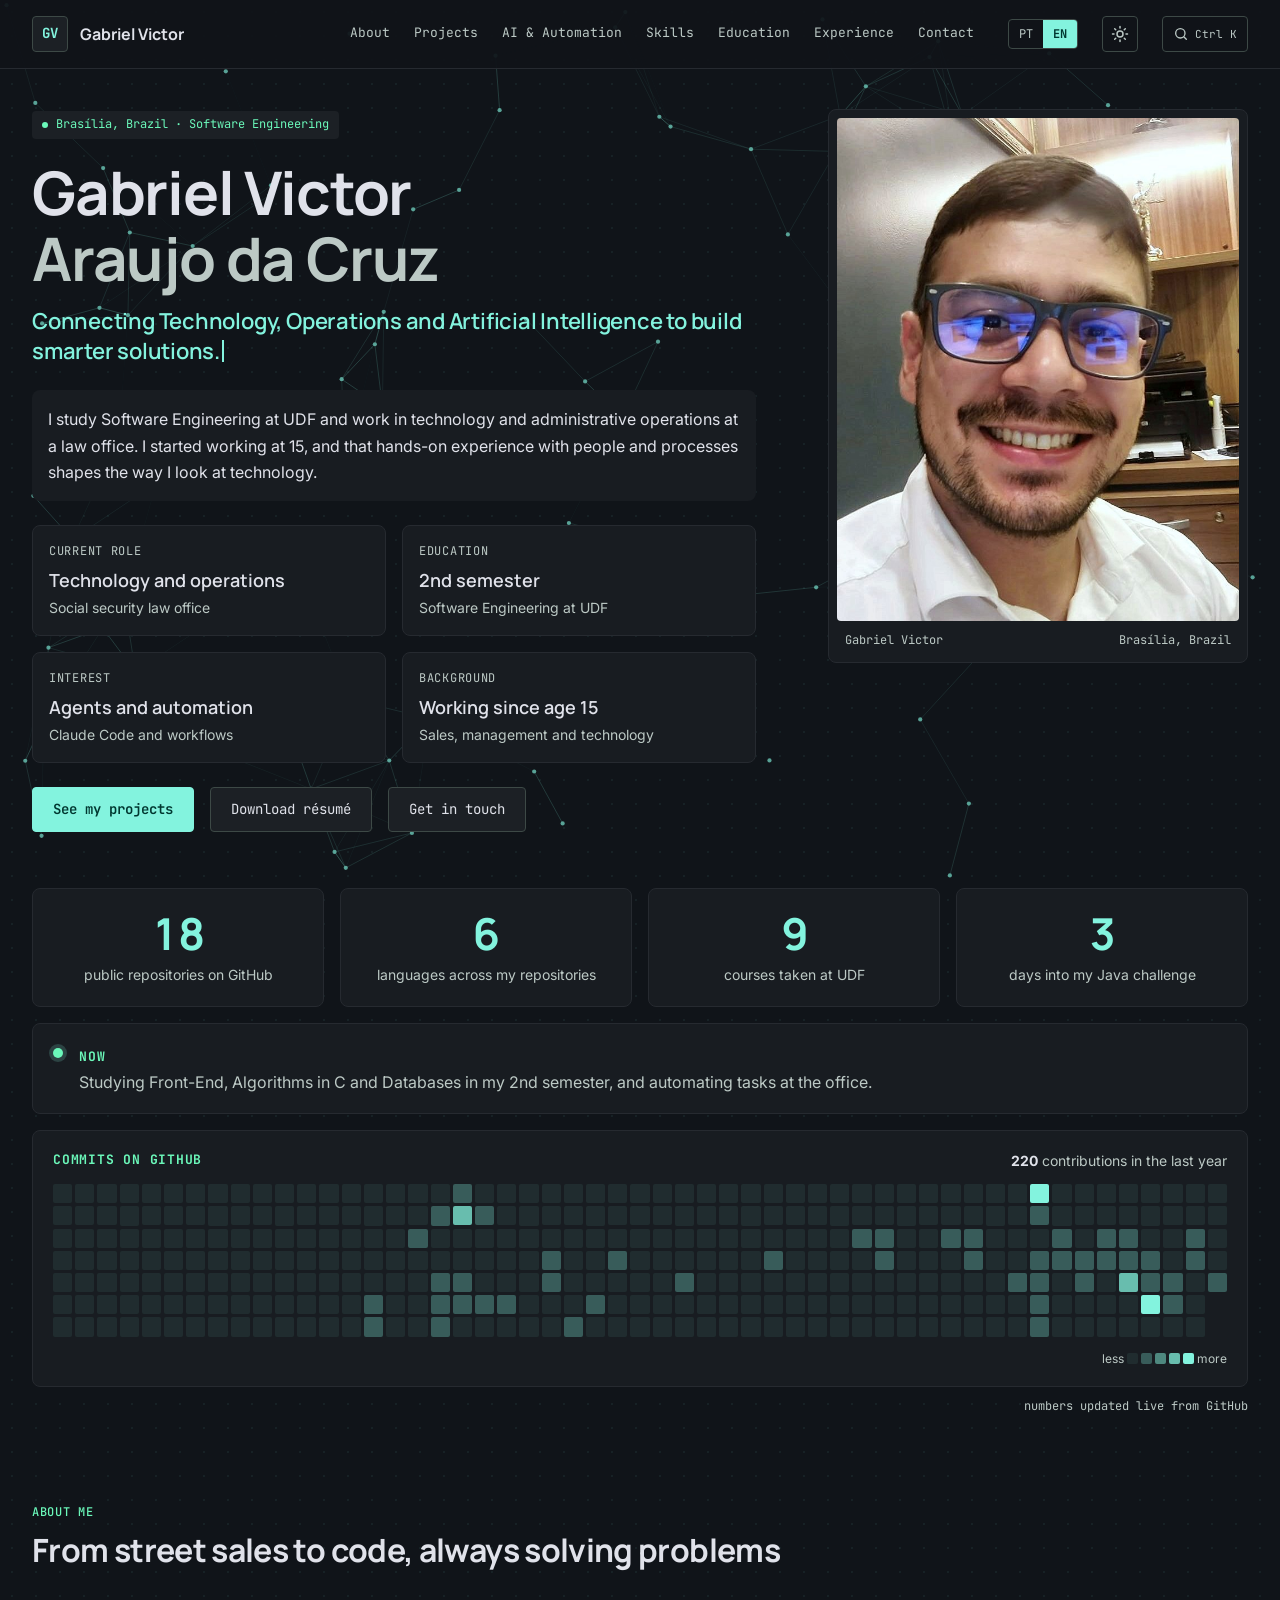
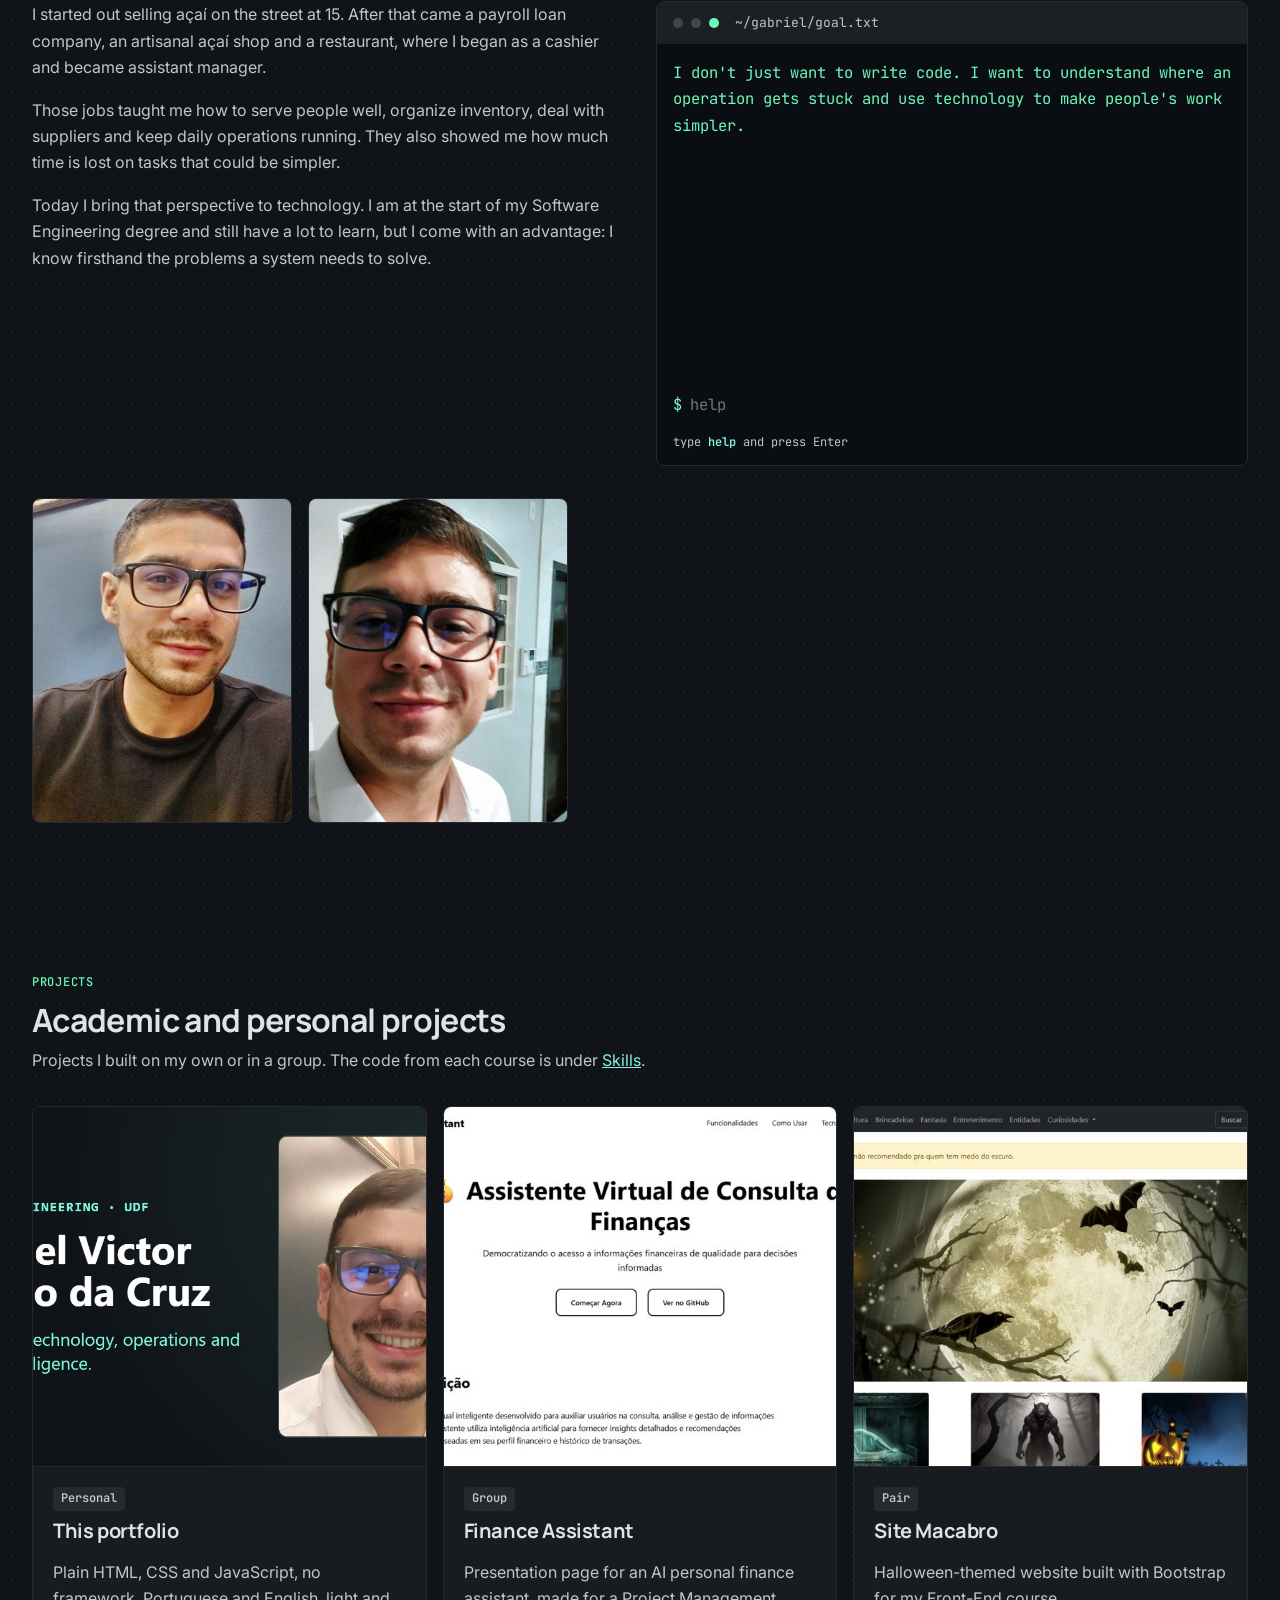
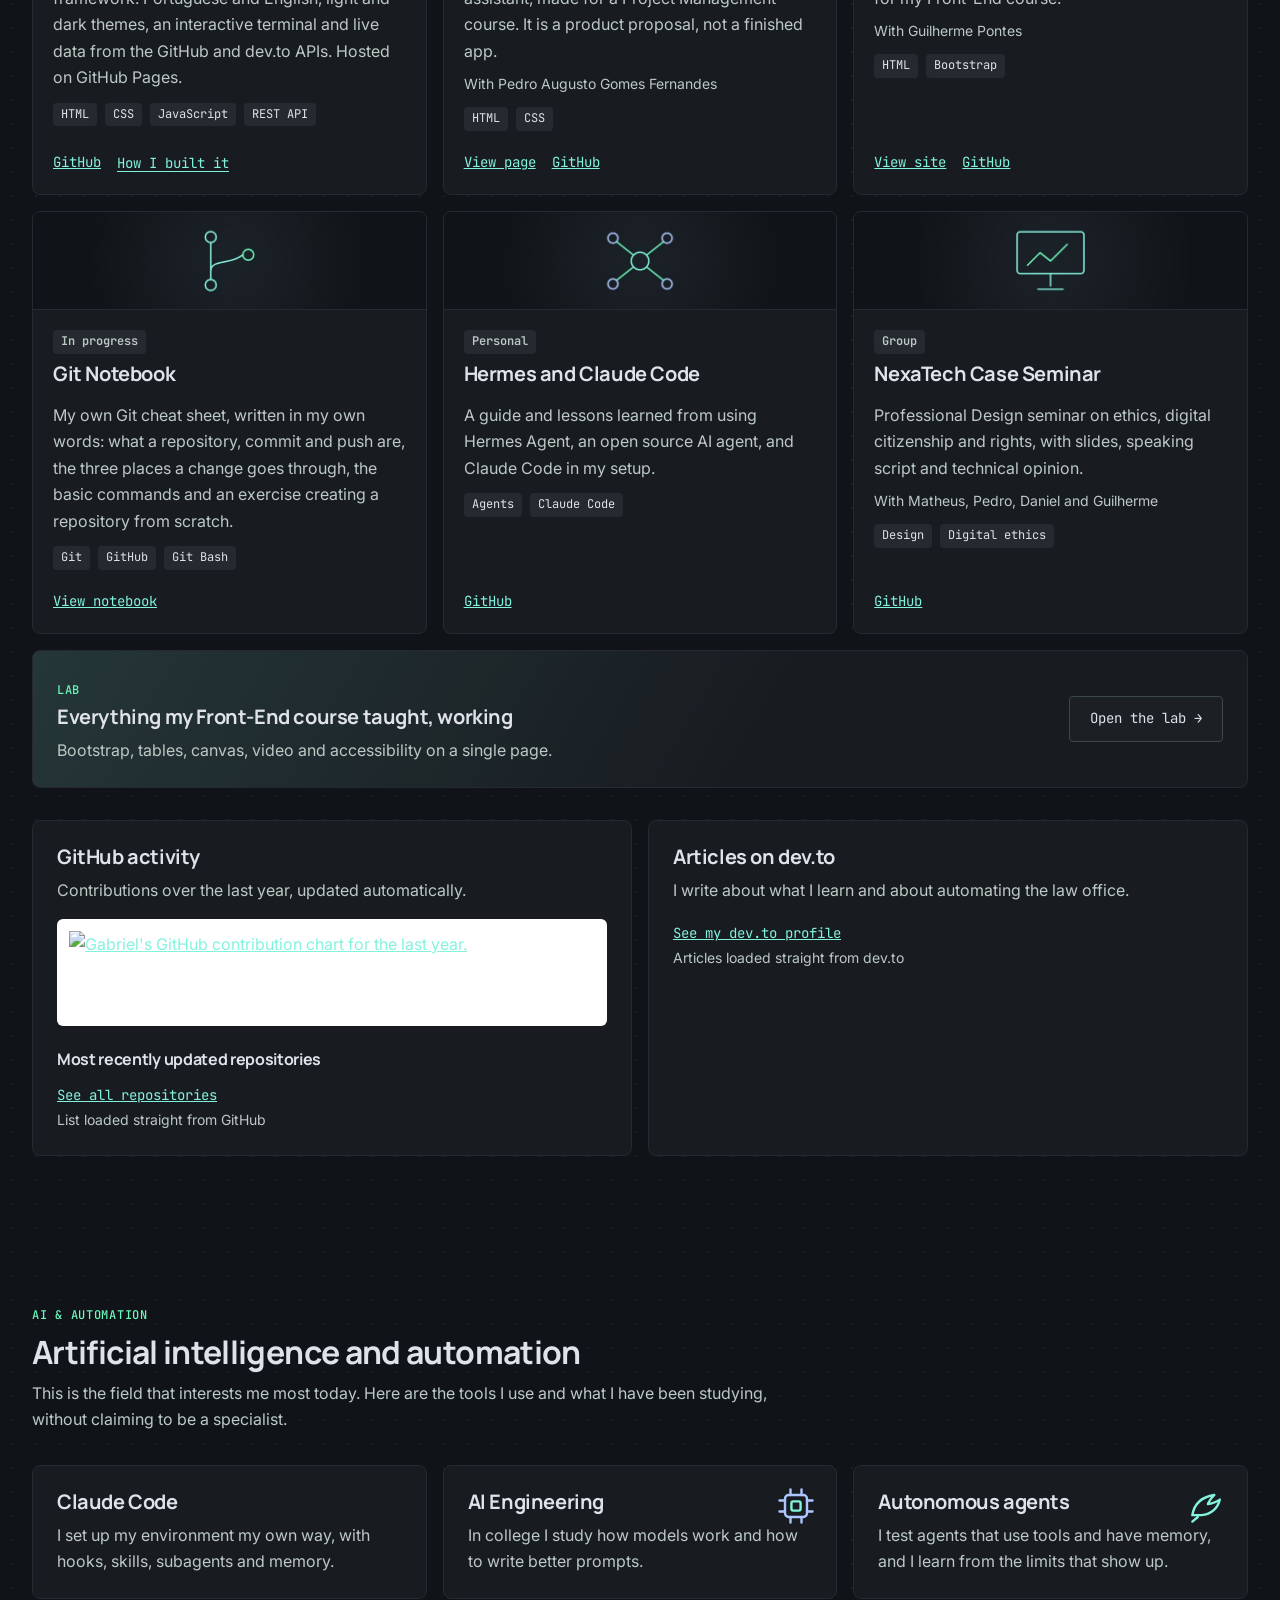
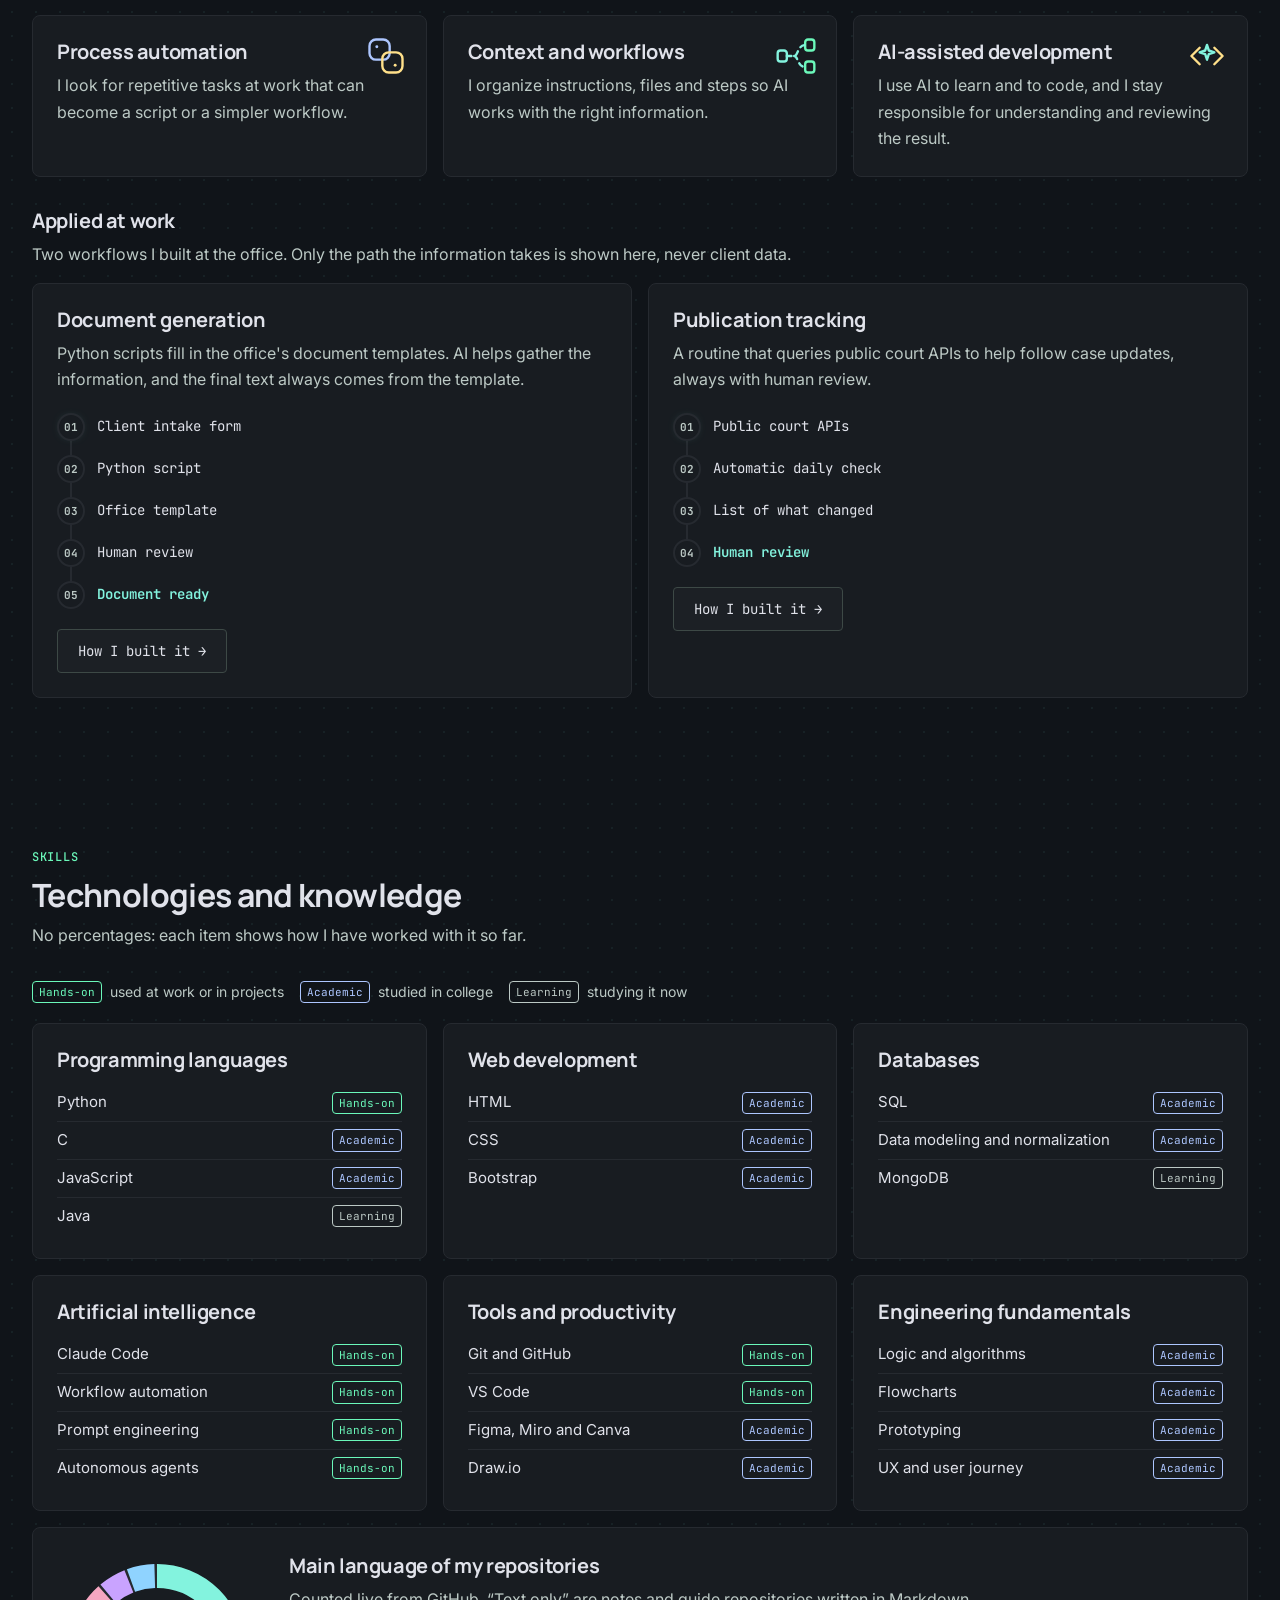
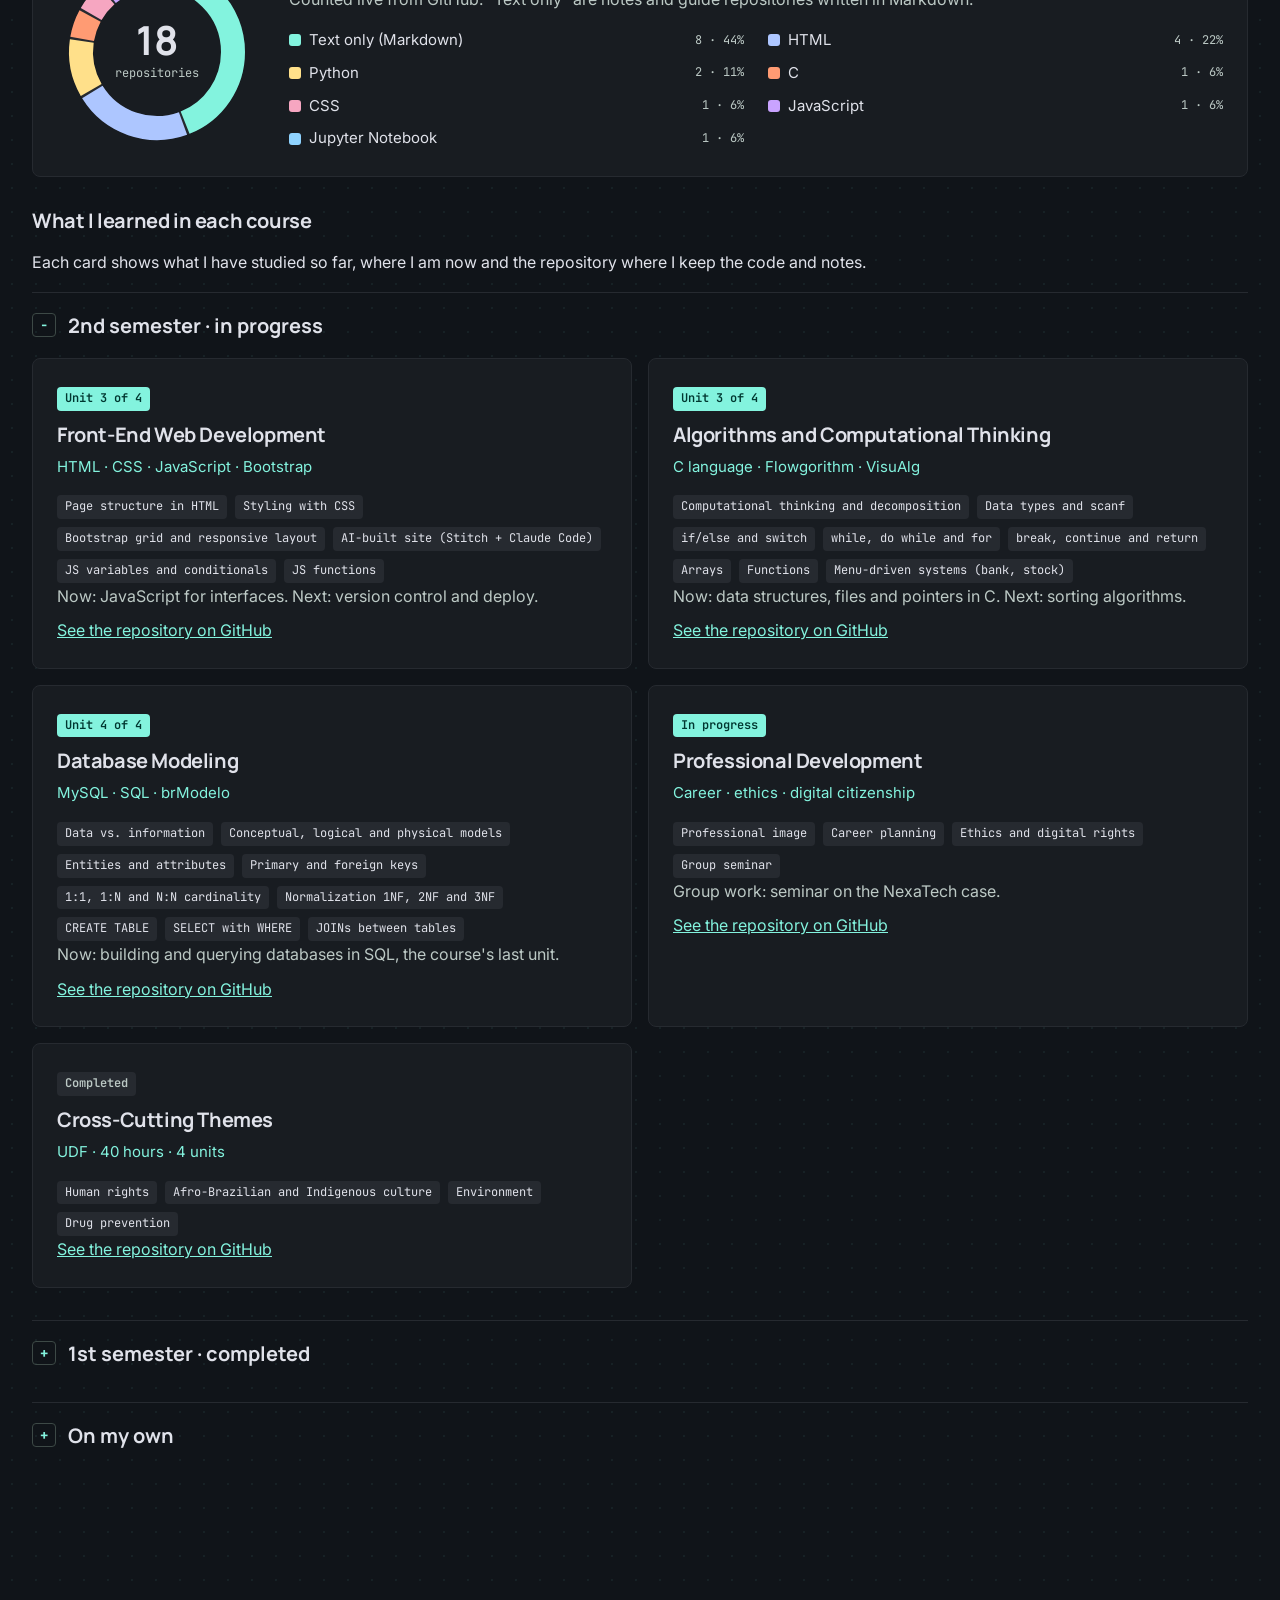
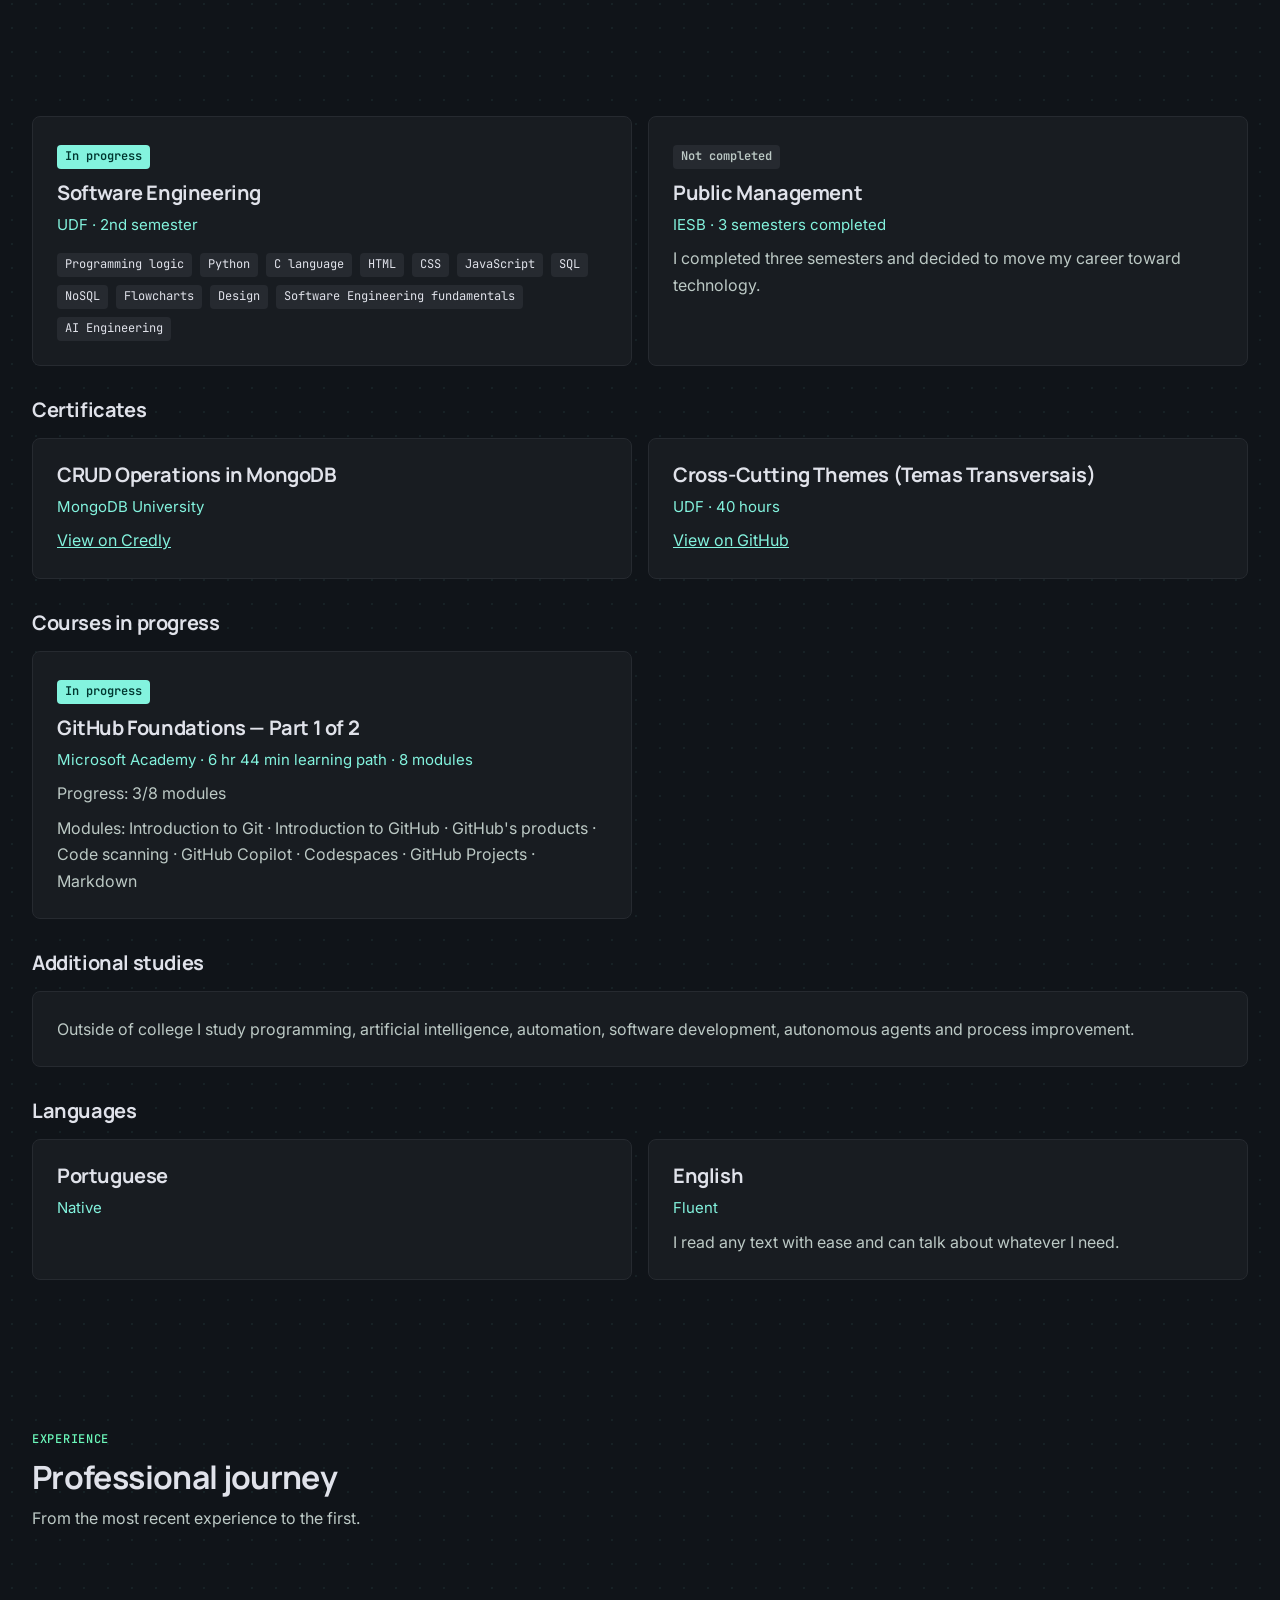
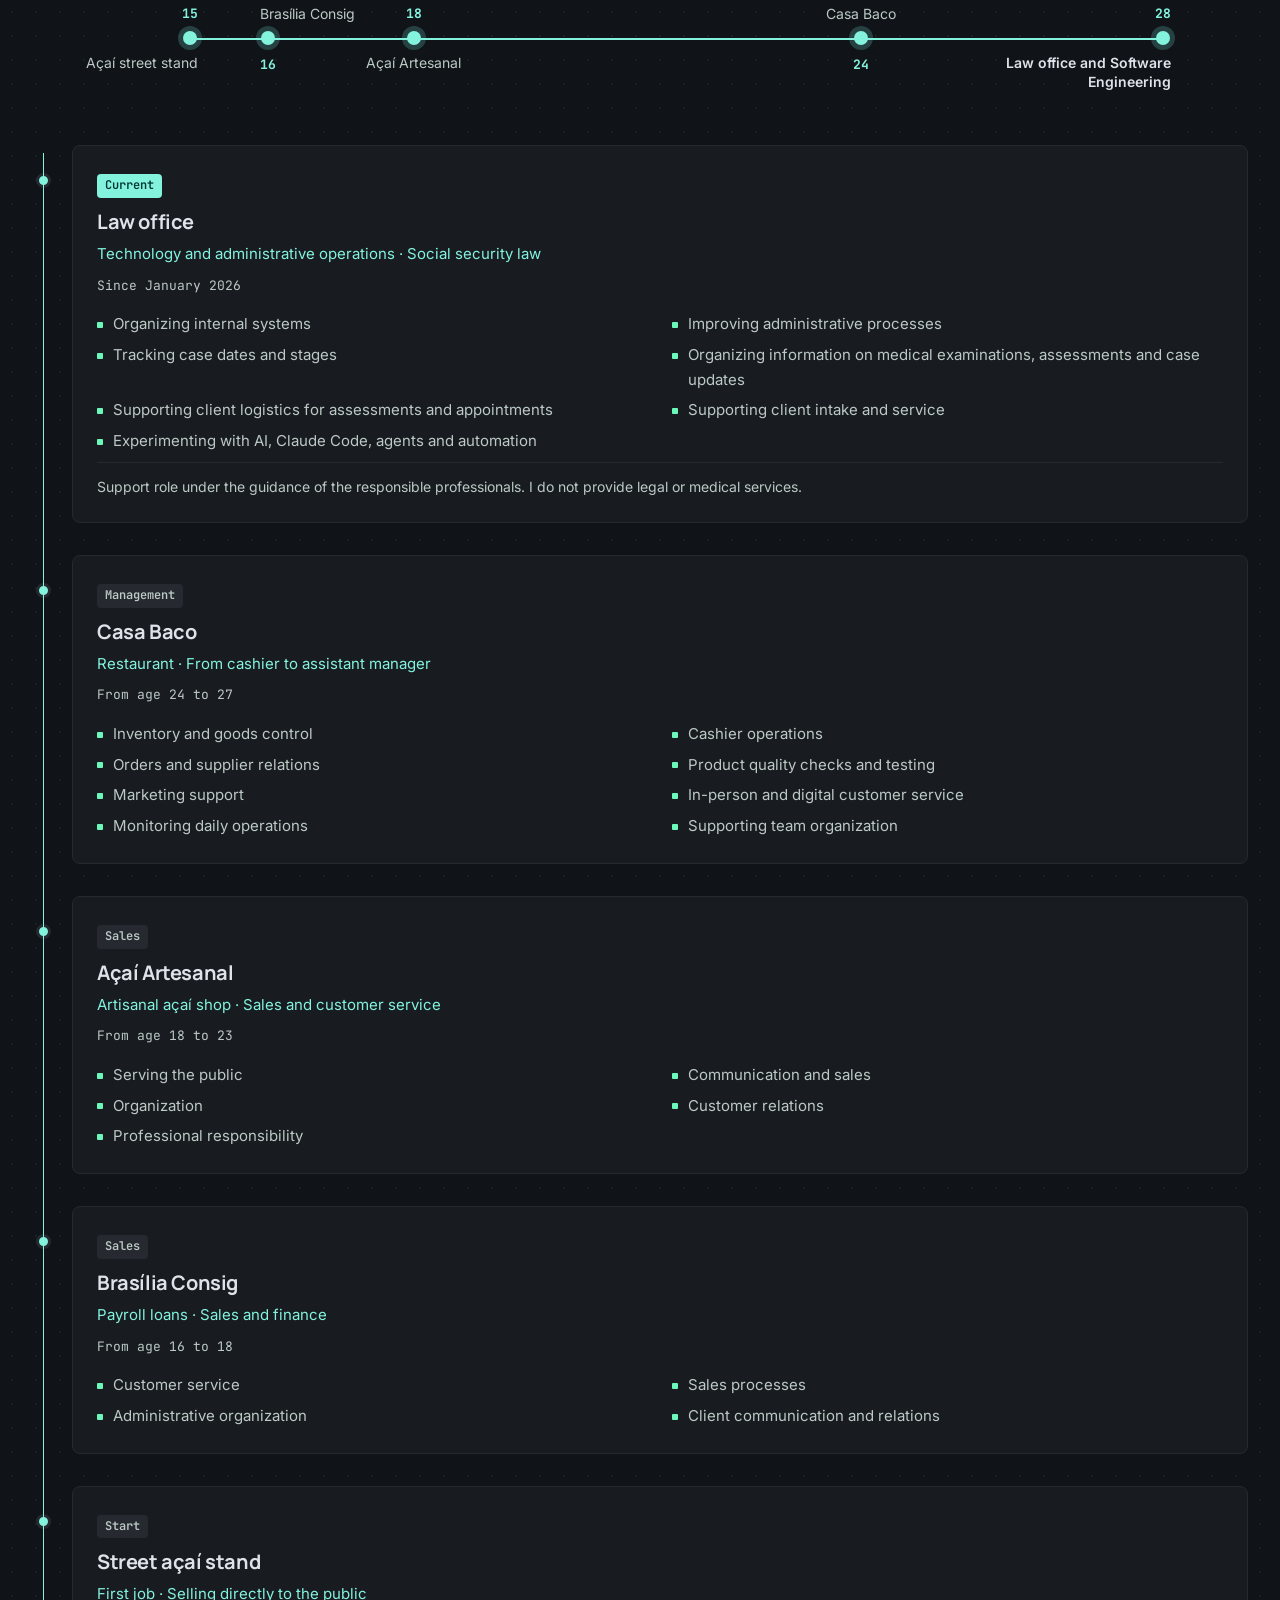
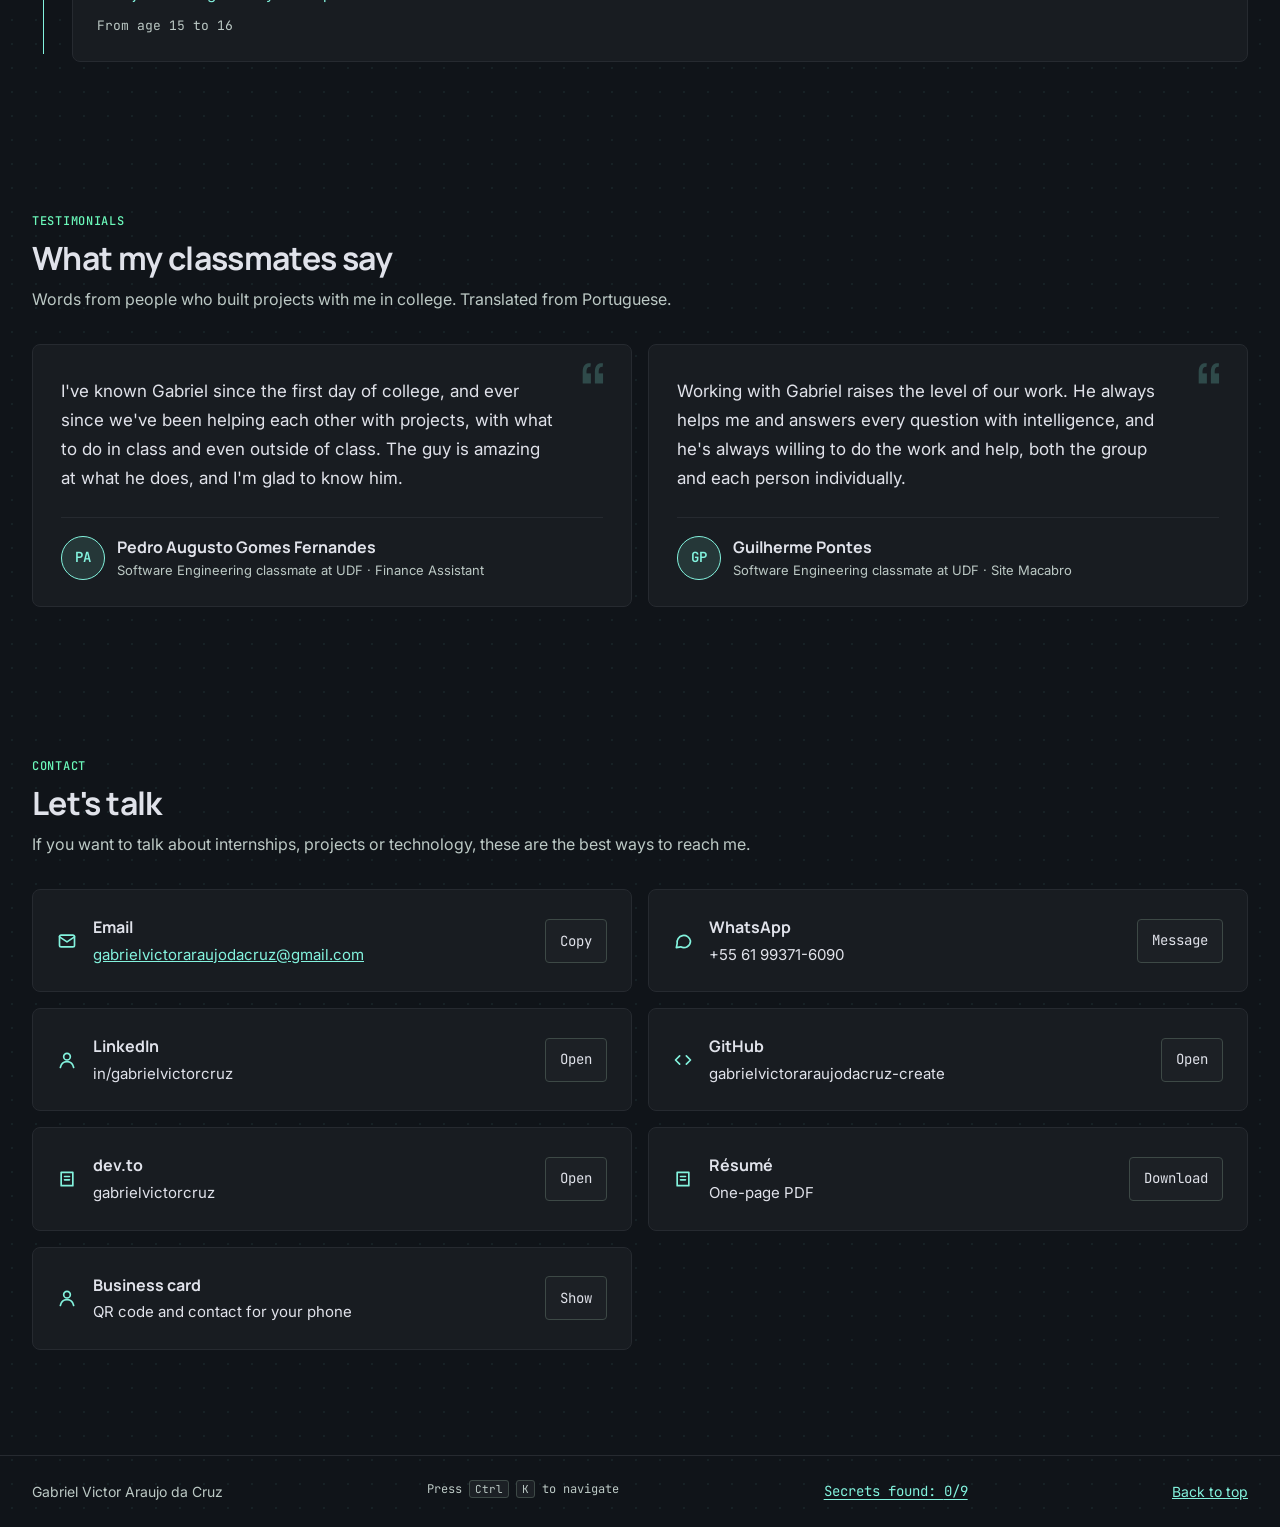
==== commit 489ea9ee: "Terminal mais alto na seção Sobre" ====
--- a/en/index.html
+++ b/en/index.html
@@ -21,7 +21,7 @@
   <link rel="preconnect" href="https://fonts.googleapis.com">
   <link rel="preconnect" href="https://fonts.gstatic.com" crossorigin>
   <link rel="stylesheet" href="https://fonts.googleapis.com/css2?family=Inter:wght@400;500;600&family=JetBrains+Mono:wght@400;500;600&family=Manrope:wght@600;700&display=swap">
-  <link rel="stylesheet" href="../assets/css/style.css?v=17">
+  <link rel="stylesheet" href="../assets/css/style.css?v=18">
   <script src="../assets/js/main.js?v=16" defer></script>
 </head>
 <body>
--- a/assets/css/style.css
+++ b/assets/css/style.css
@@ -1401,7 +1401,8 @@
 }
 
 .terminal-out {
-  max-height: min(420px, 60vh);
+  min-height: 340px;
+  max-height: min(460px, 70vh);
   overflow-y: auto;
   padding: 16px 16px 4px;
   font-family: var(--mono);
@@ -2672,3 +2673,9 @@
     text-align: left;
   }
 }
+
+@media (max-width: 820px) {
+  .terminal-out {
+    min-height: 240px;
+  }
+}
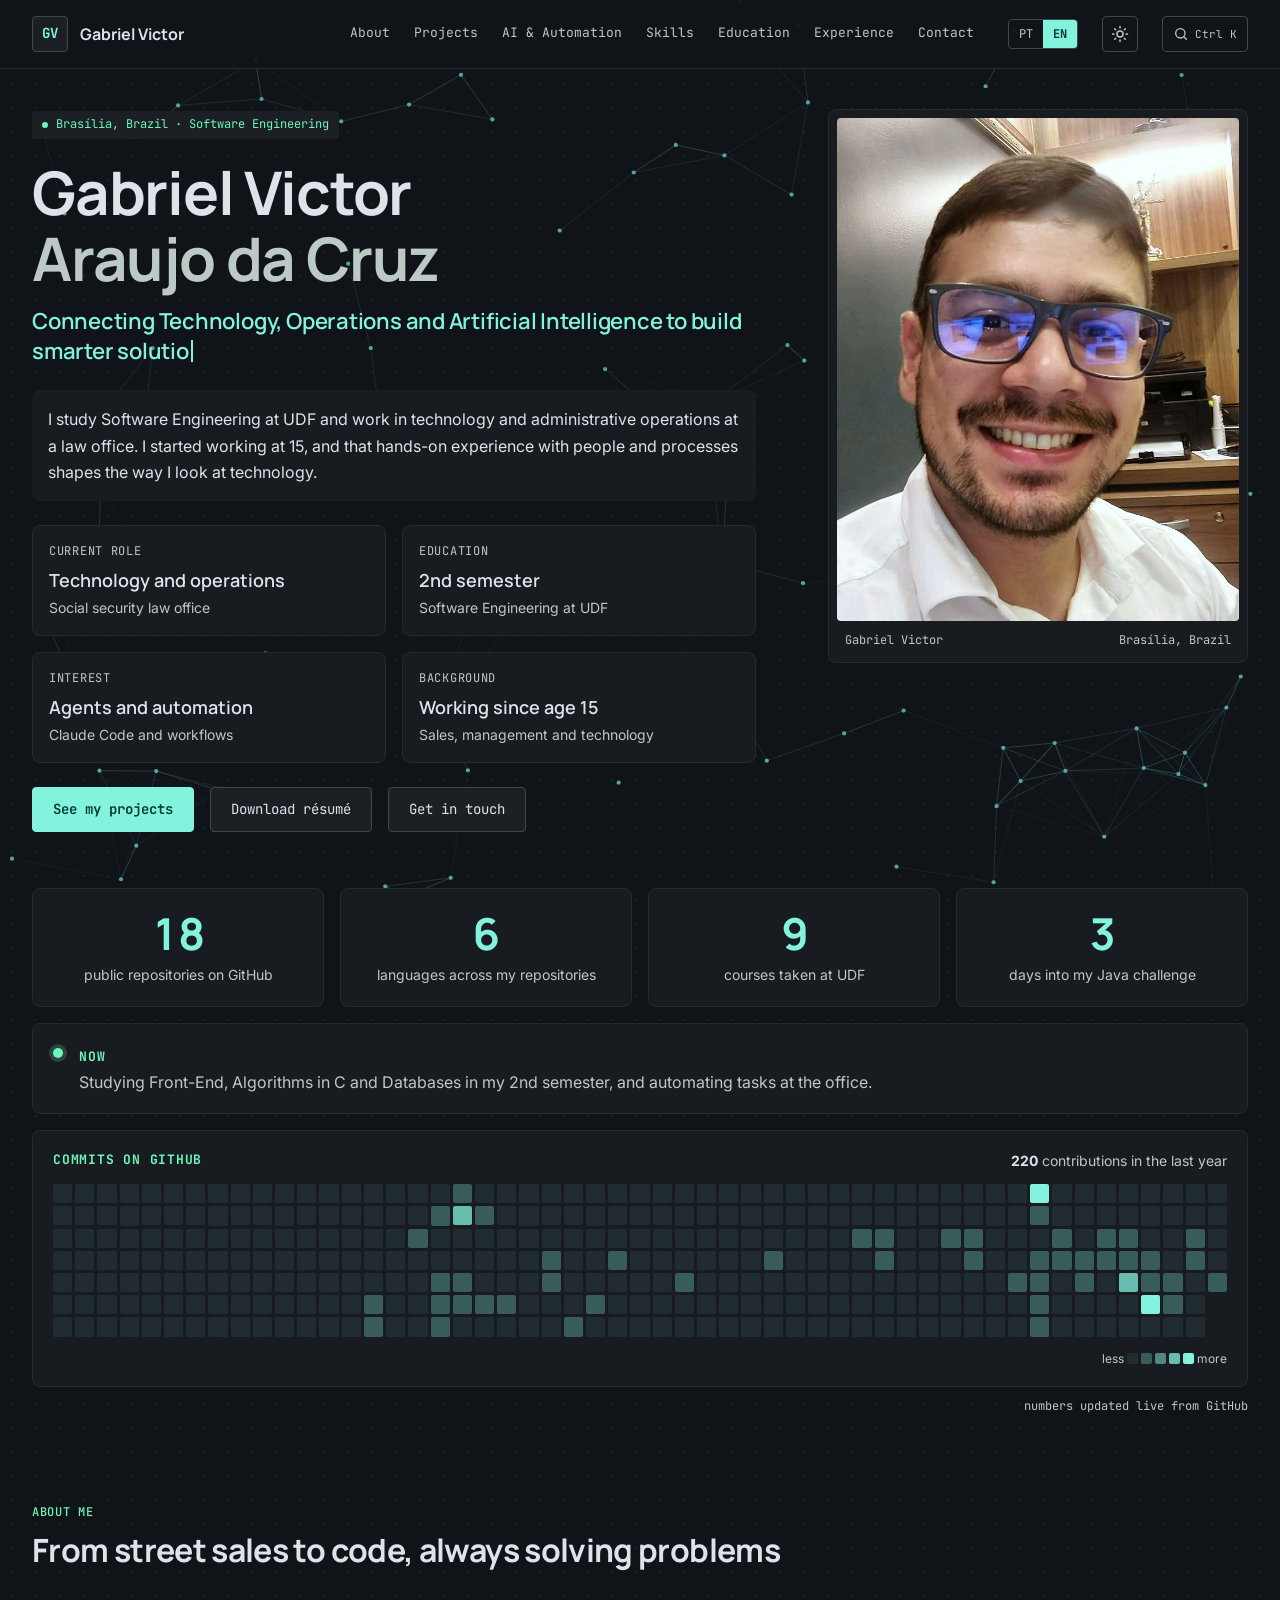
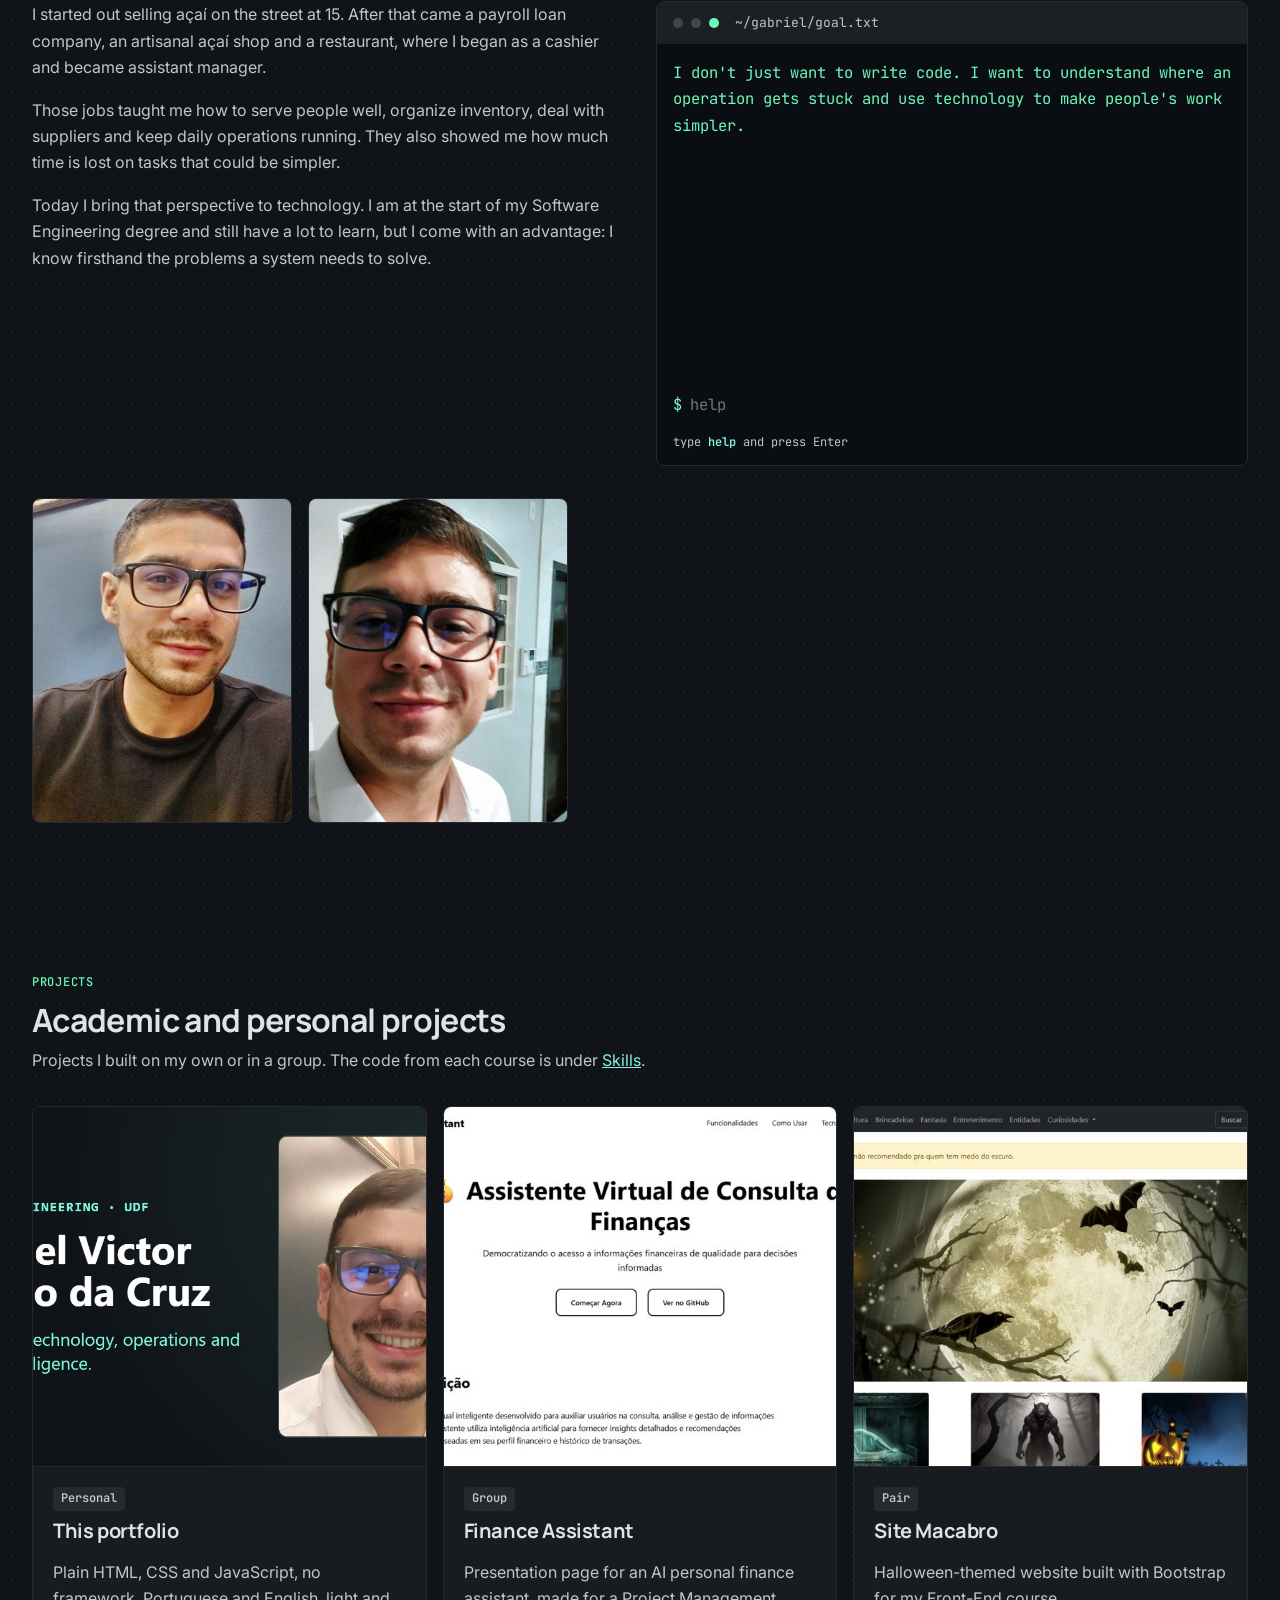
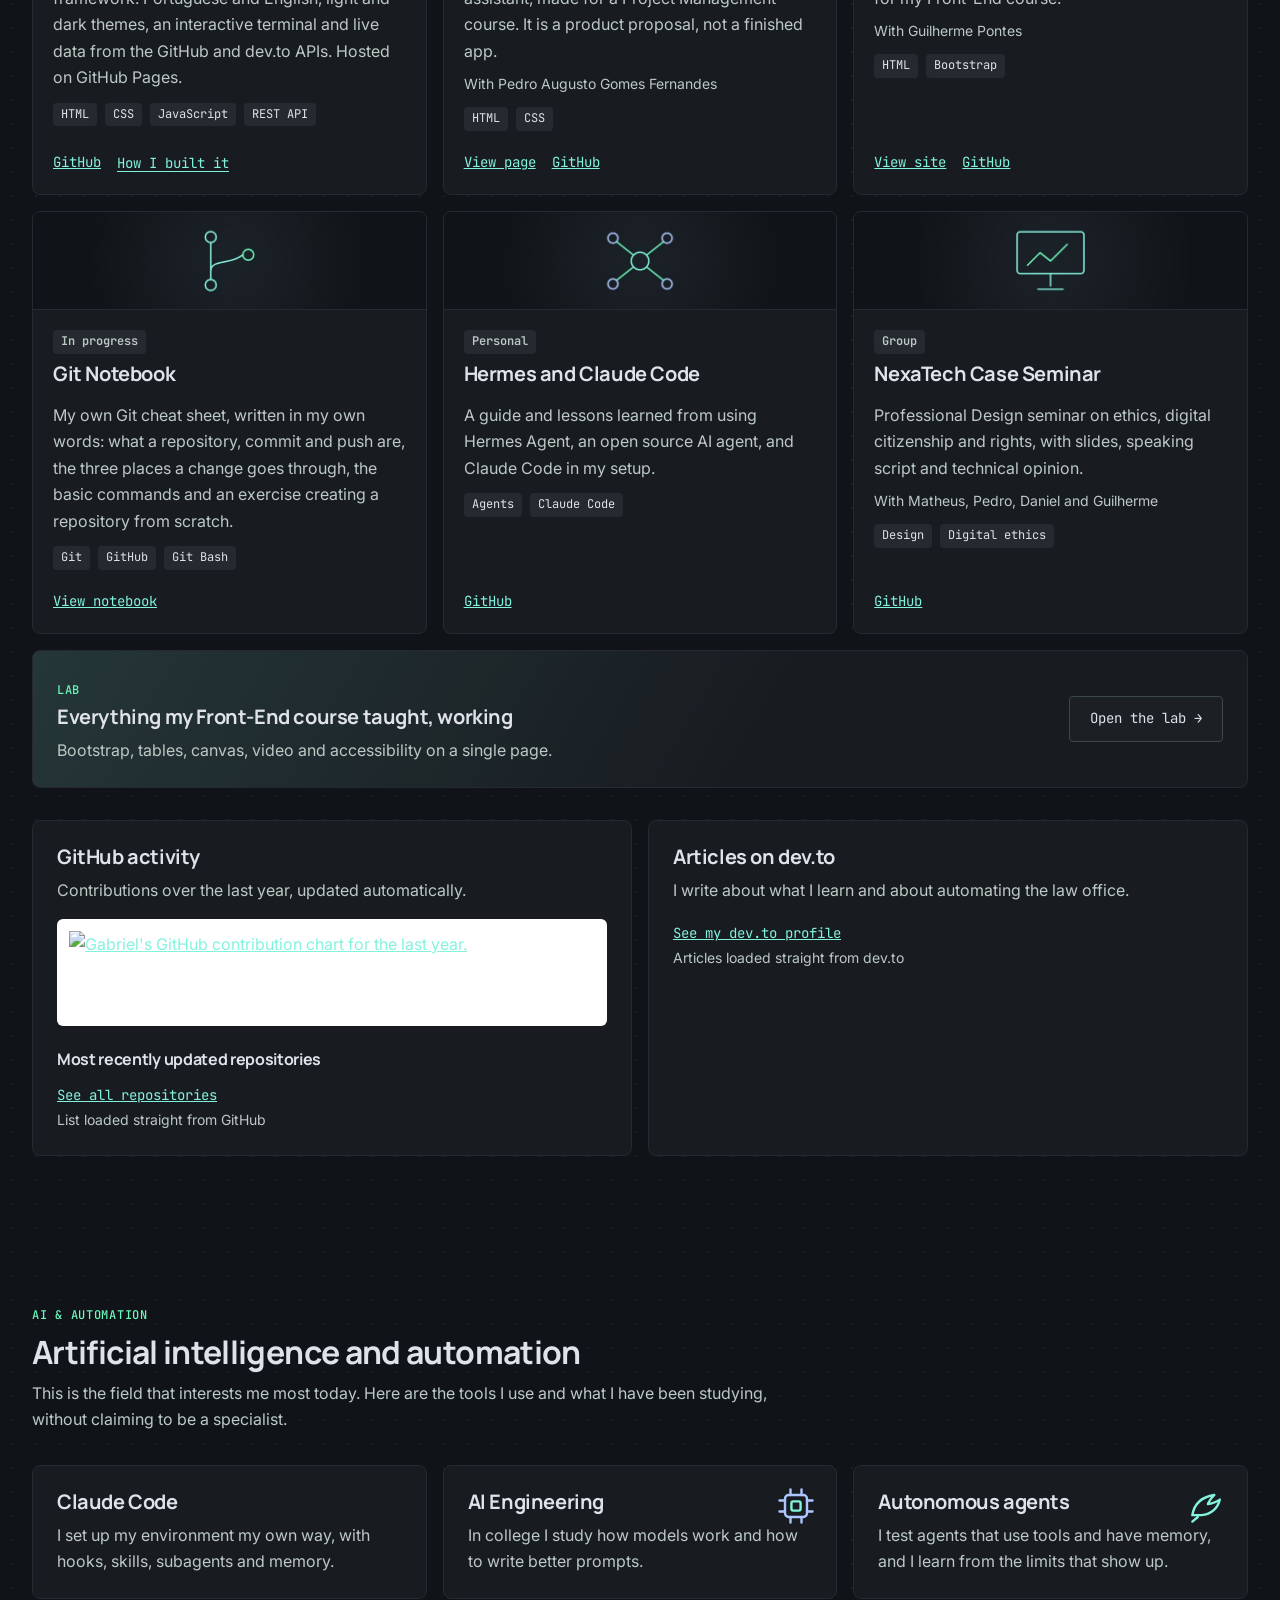
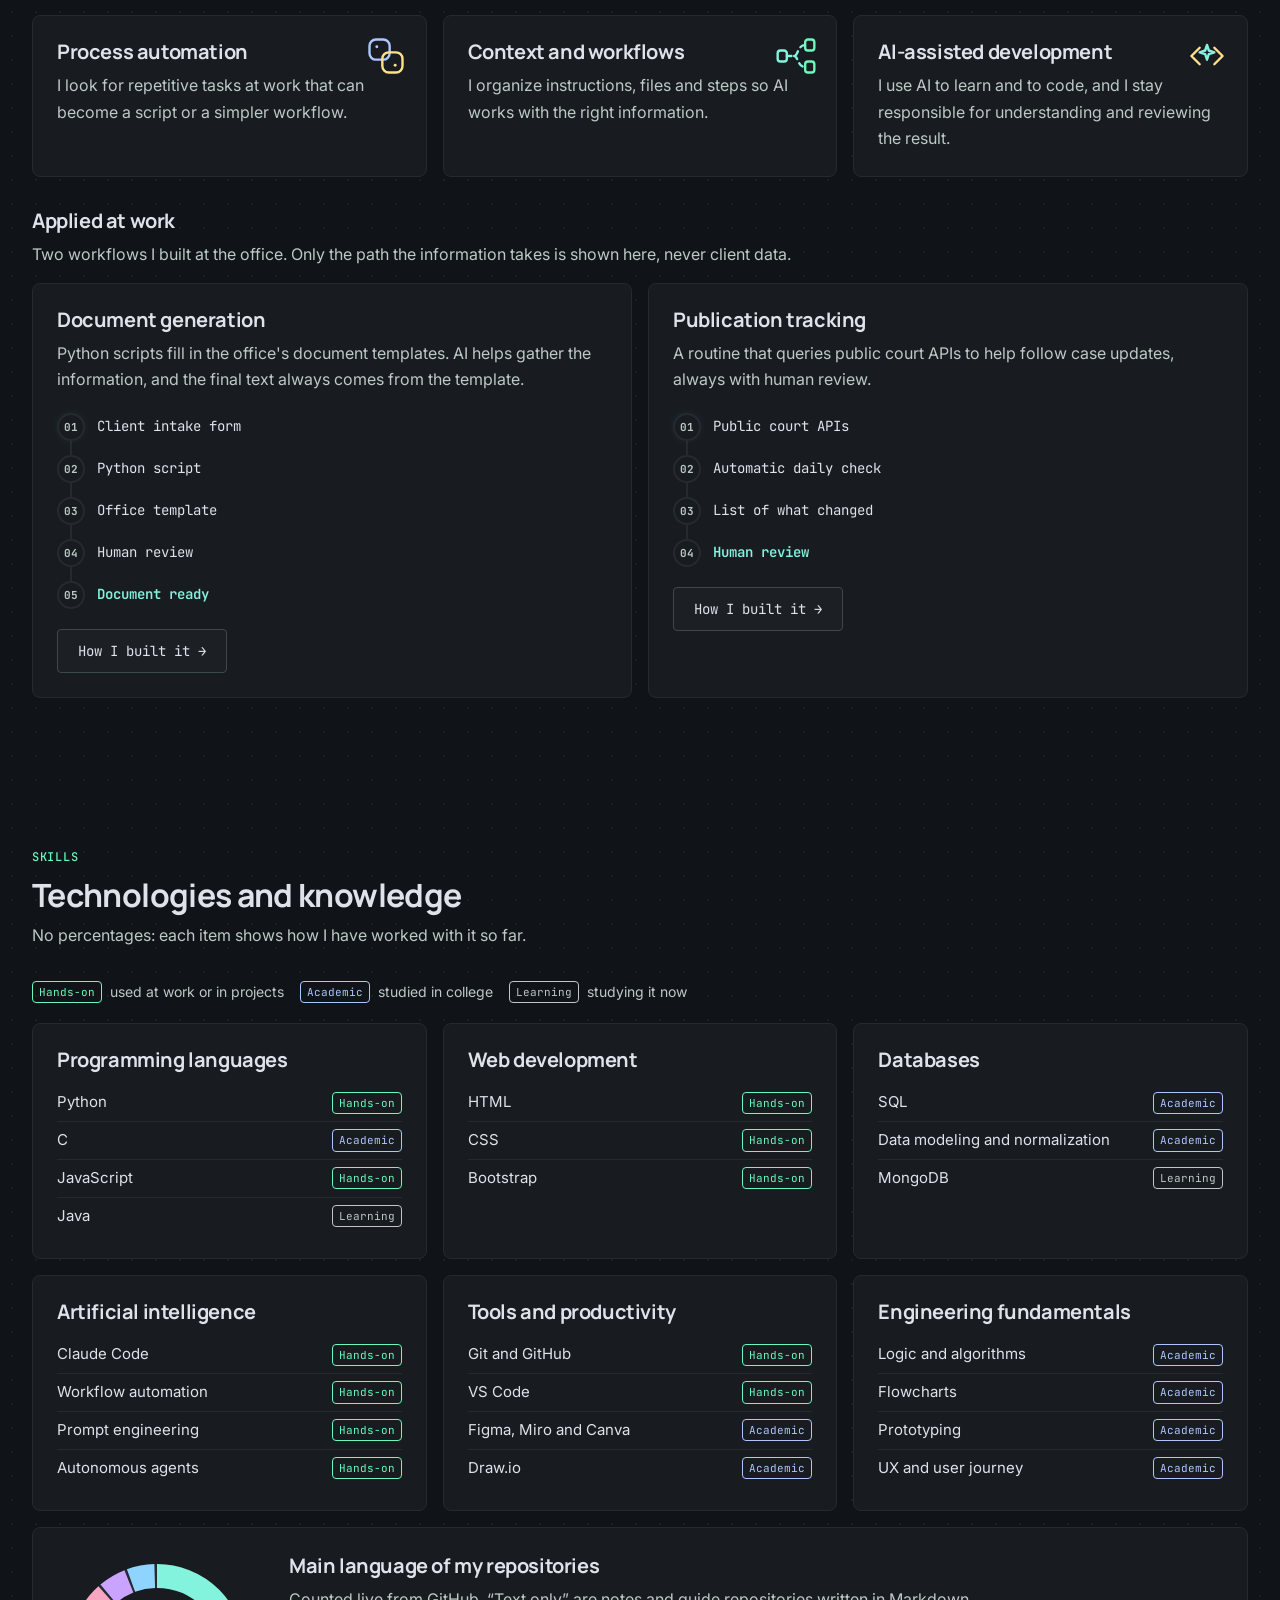
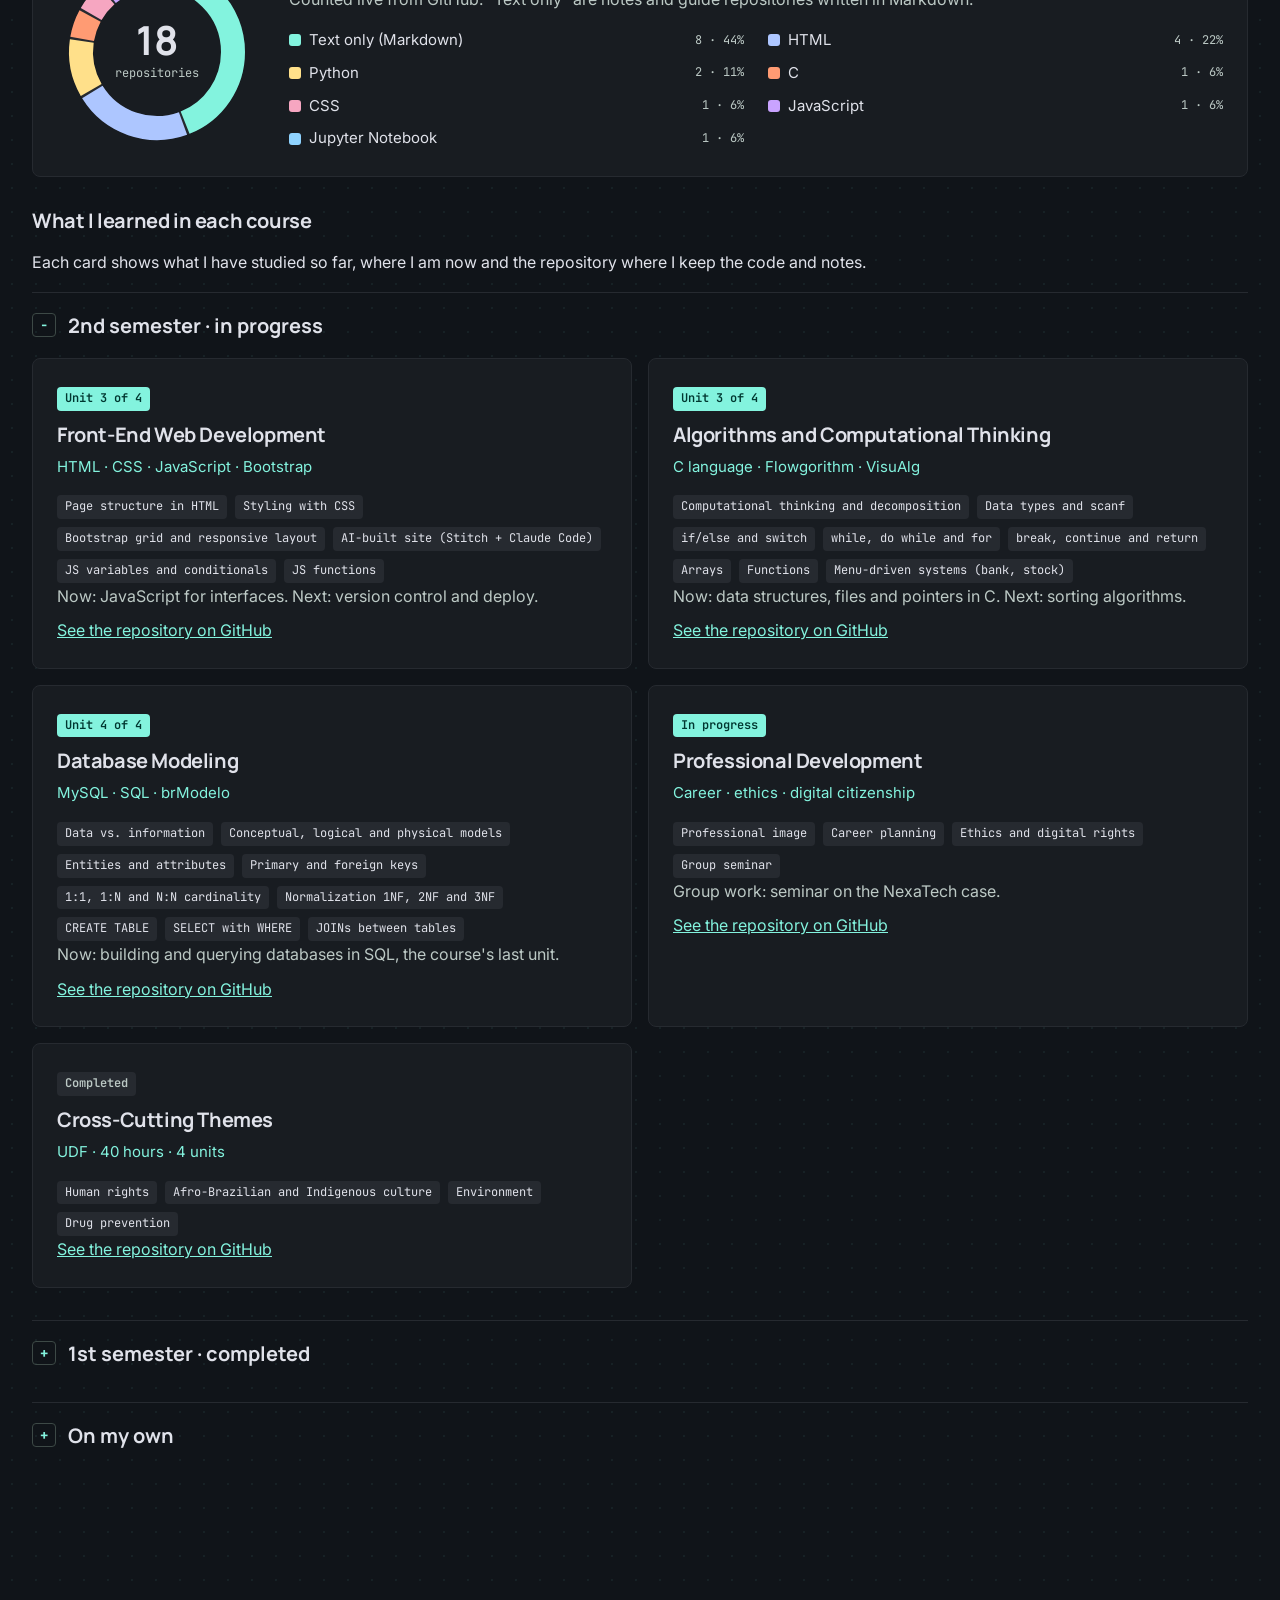
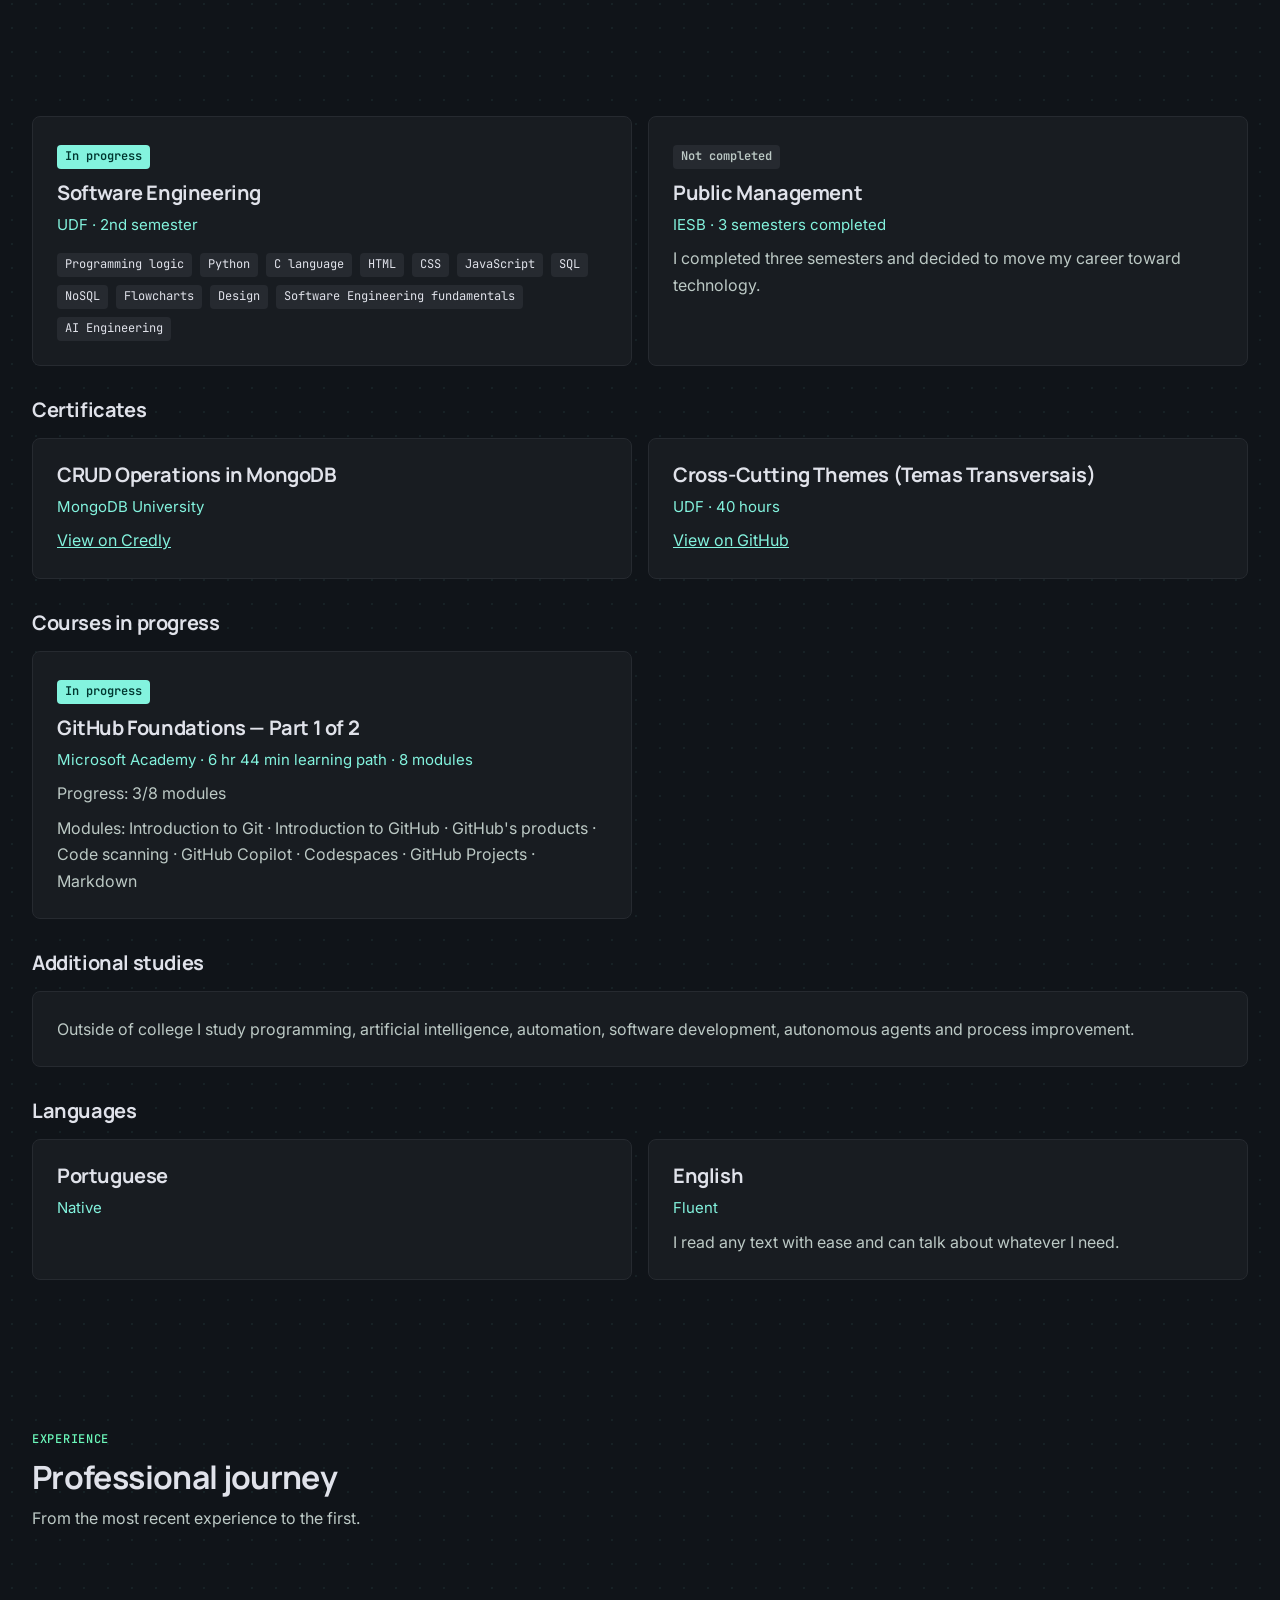
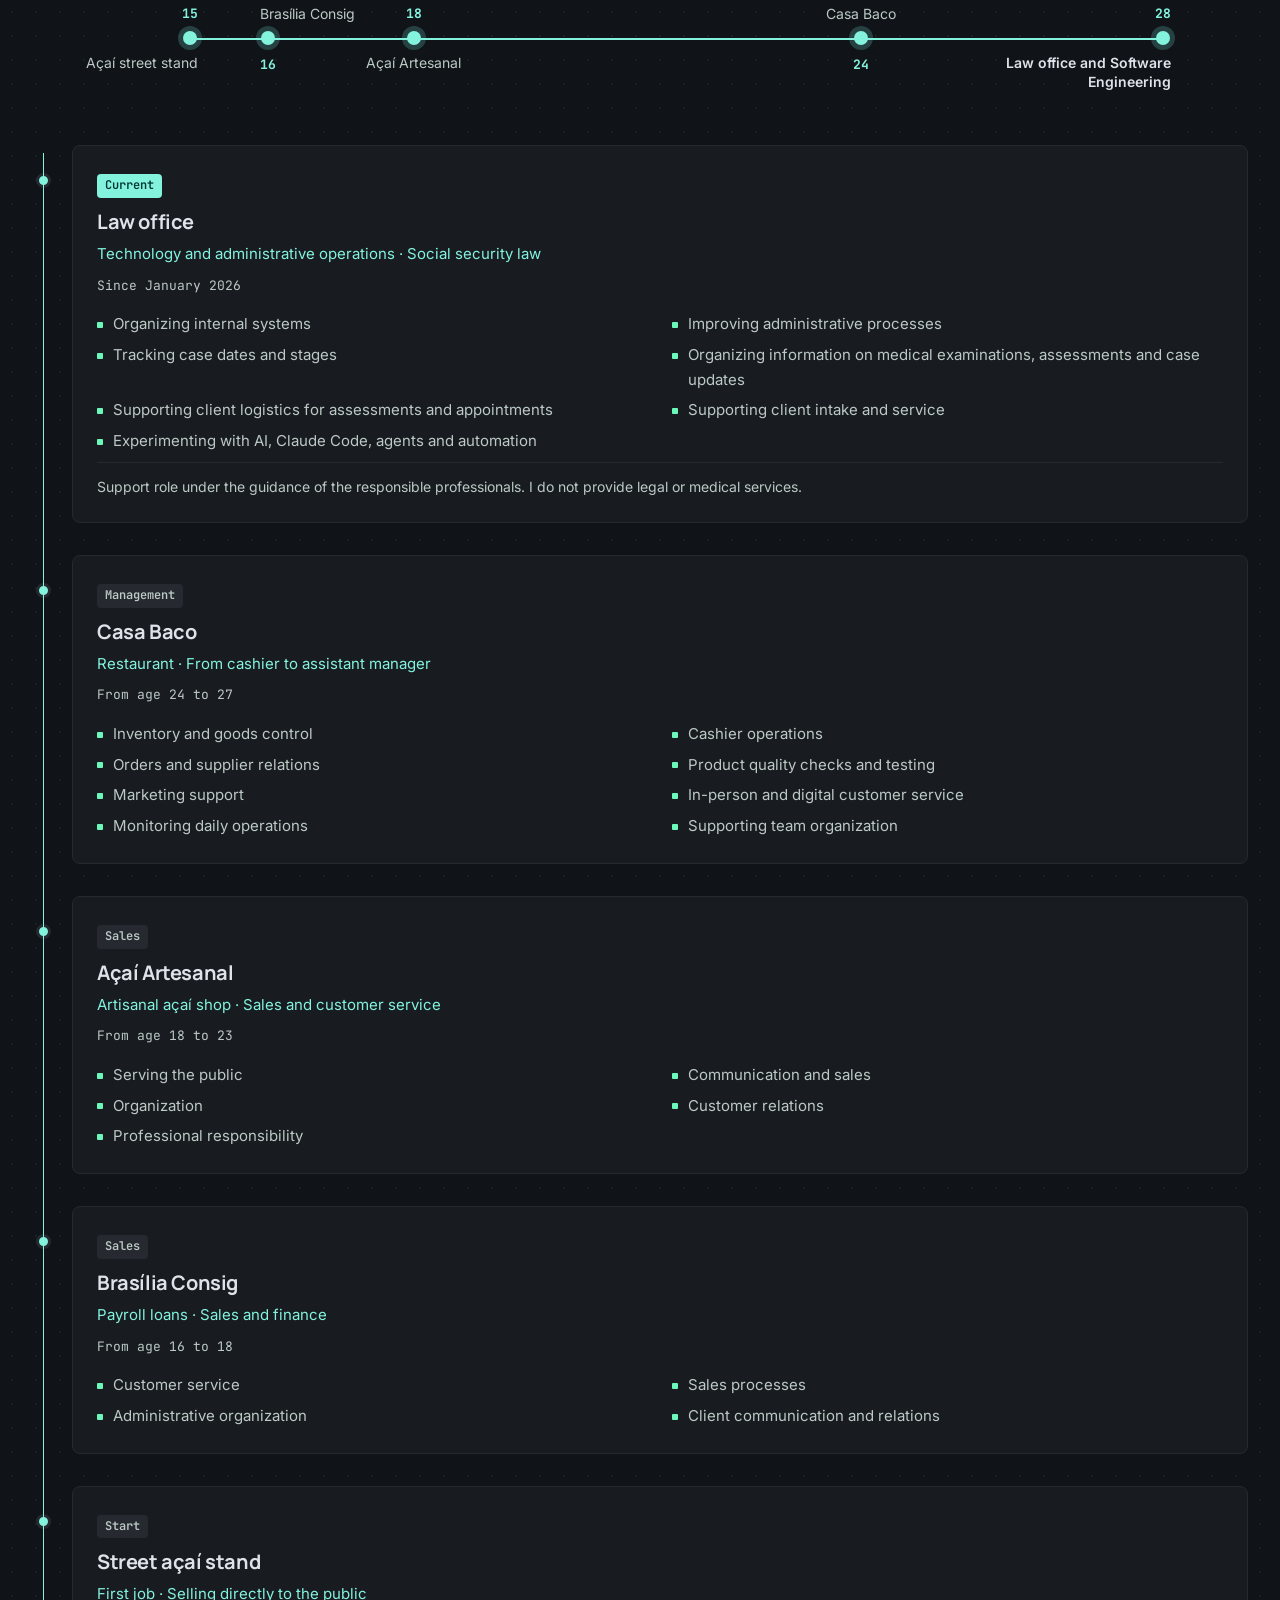
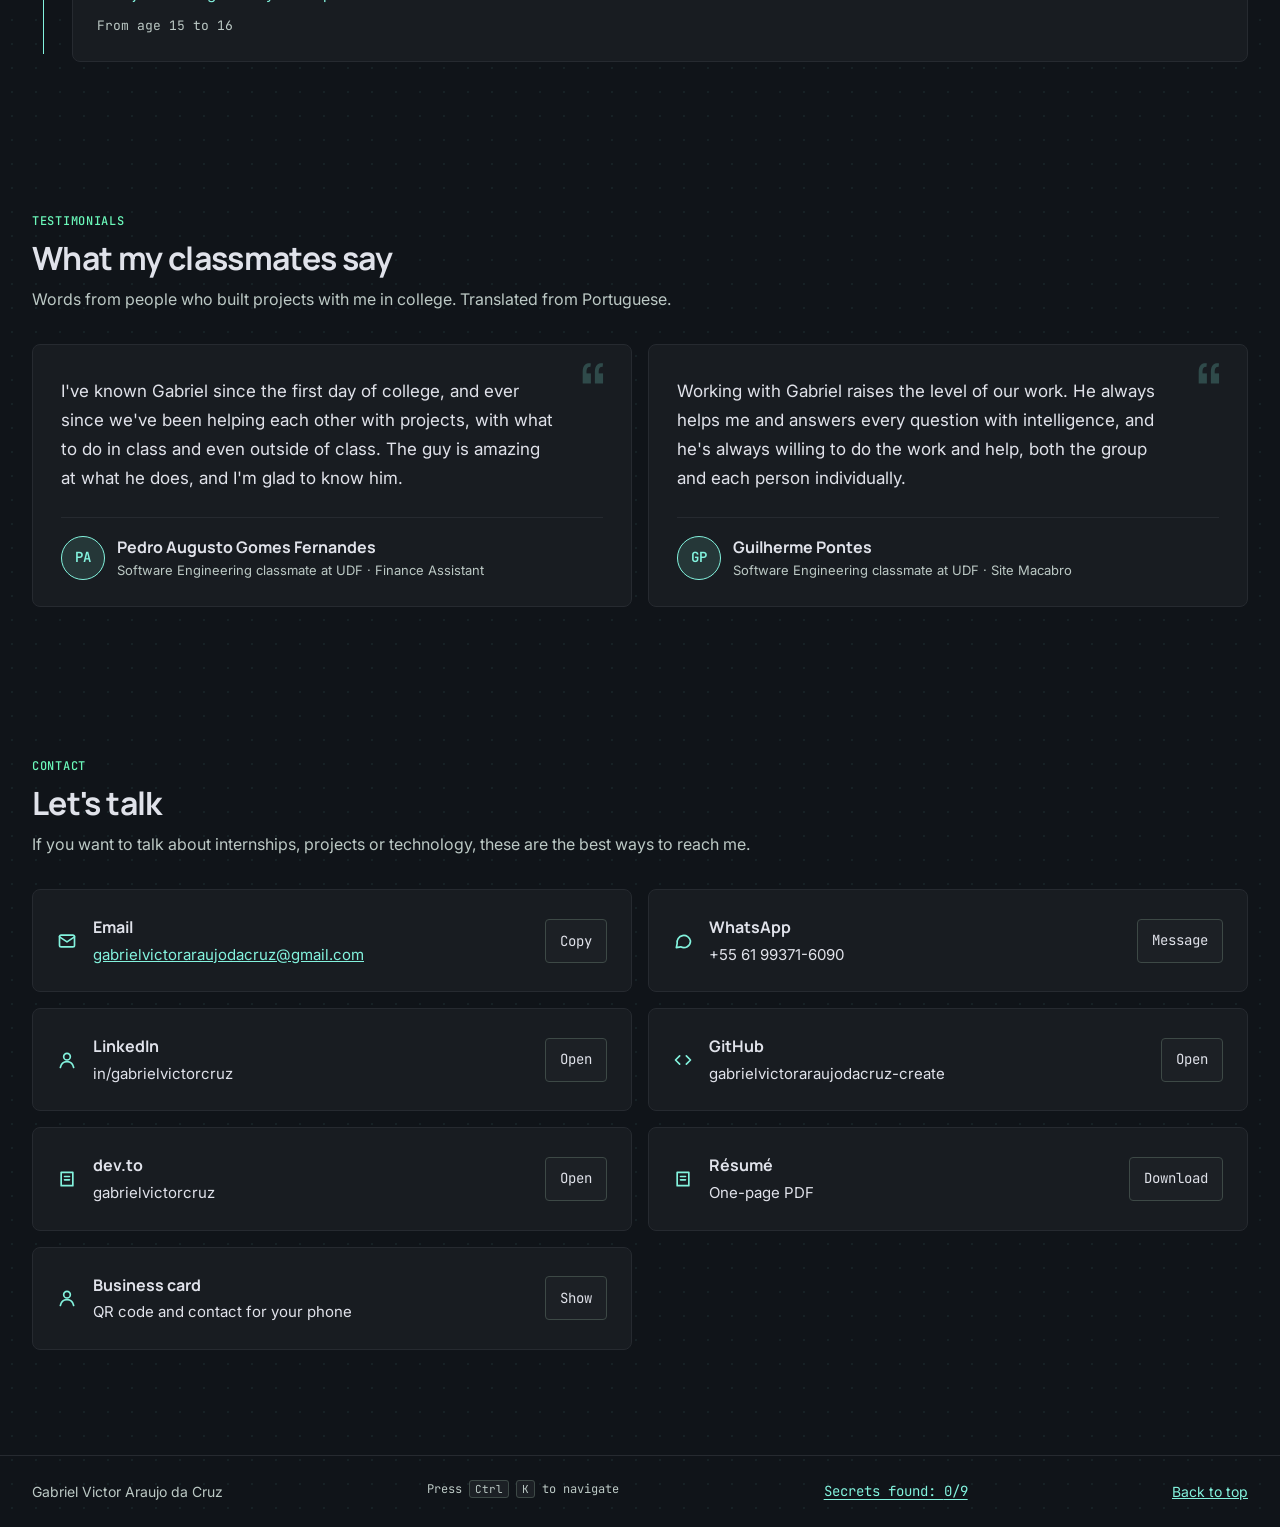
==== commit 300e973c: "HTML, CSS, Bootstrap e JavaScript como uso prático" ====
--- a/en/index.html
+++ b/en/index.html
@@ -326,16 +326,16 @@
           <ul class="skills">
             <li>Python <span class="level use">Hands-on</span></li>
             <li>C <span class="level academic">Academic</span></li>
-            <li>JavaScript <span class="level academic">Academic</span></li>
+            <li>JavaScript <span class="level use">Hands-on</span></li>
             <li>Java <span class="level study">Learning</span></li>
           </ul>
         </article>
         <article class="card">
           <h3>Web development</h3>
           <ul class="skills">
-            <li>HTML <span class="level academic">Academic</span></li>
-            <li>CSS <span class="level academic">Academic</span></li>
-            <li>Bootstrap <span class="level academic">Academic</span></li>
+            <li>HTML <span class="level use">Hands-on</span></li>
+            <li>CSS <span class="level use">Hands-on</span></li>
+            <li>Bootstrap <span class="level use">Hands-on</span></li>
           </ul>
         </article>
         <article class="card">
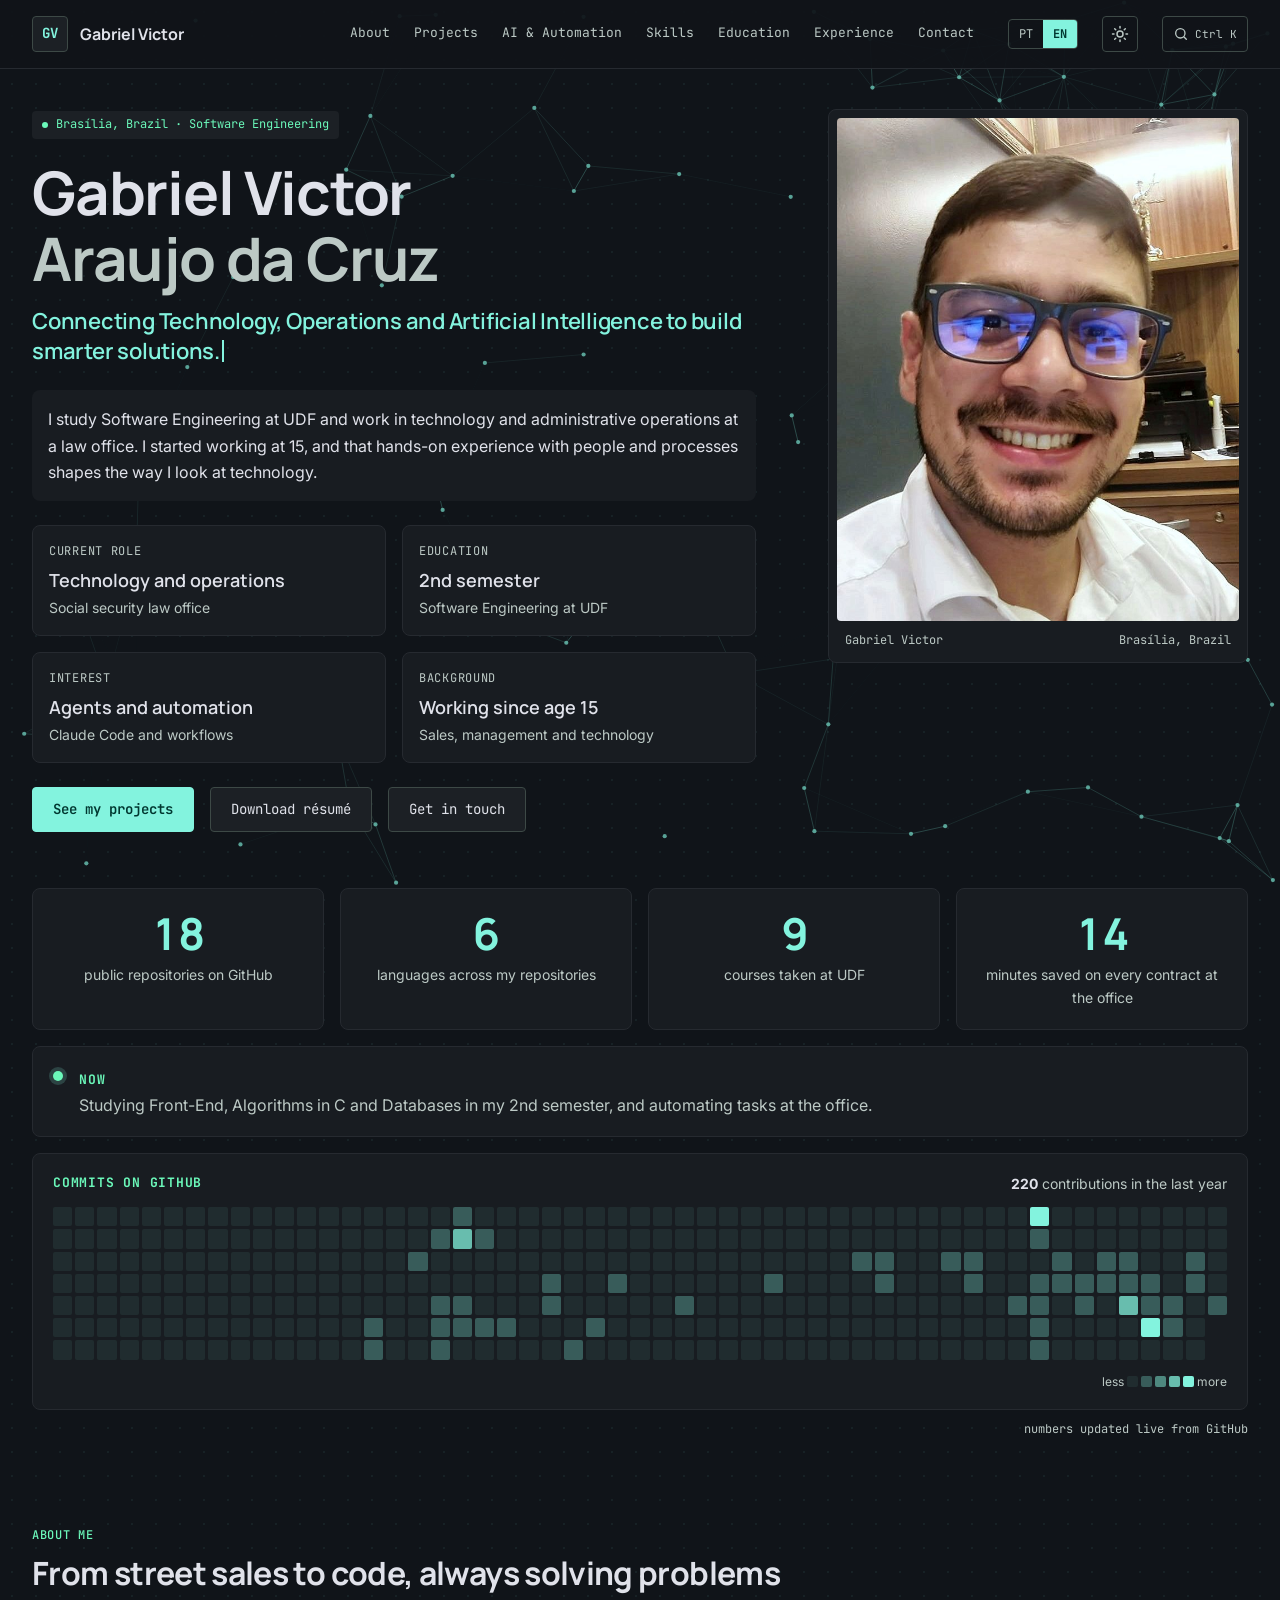
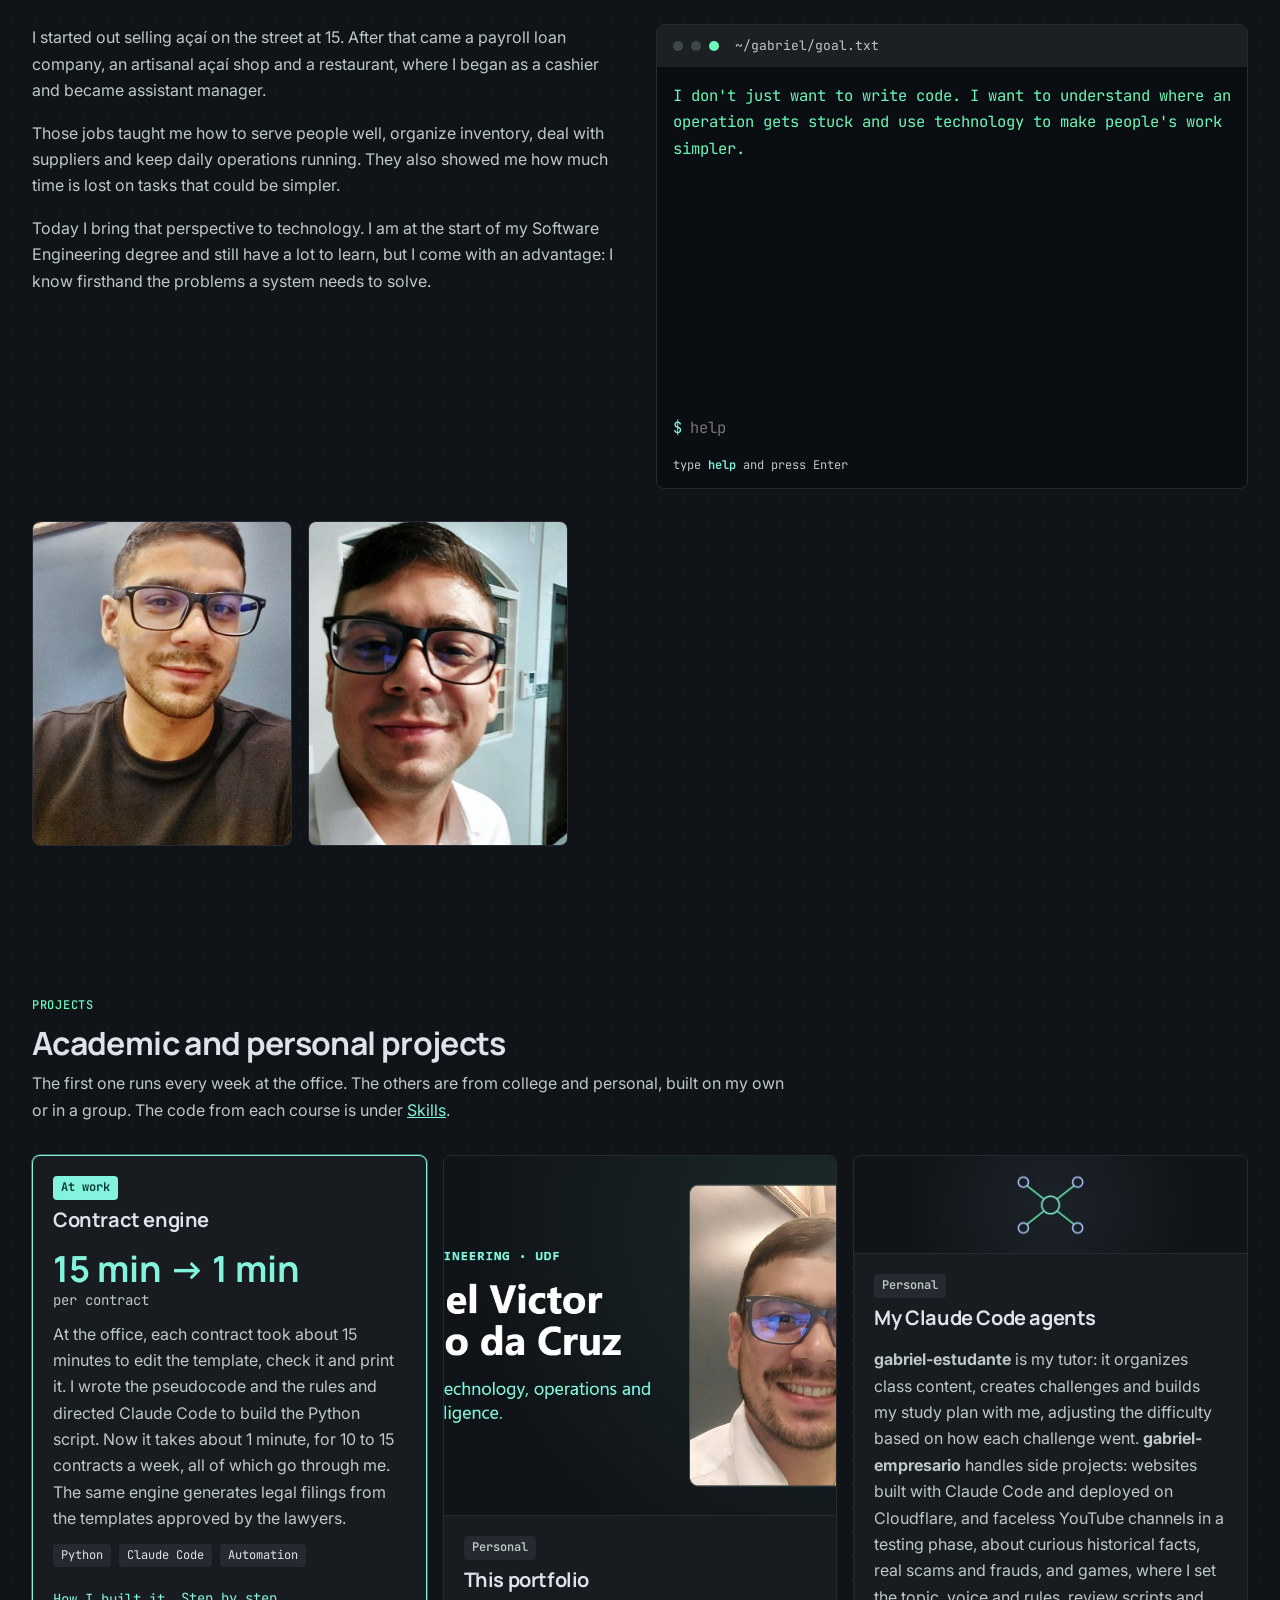
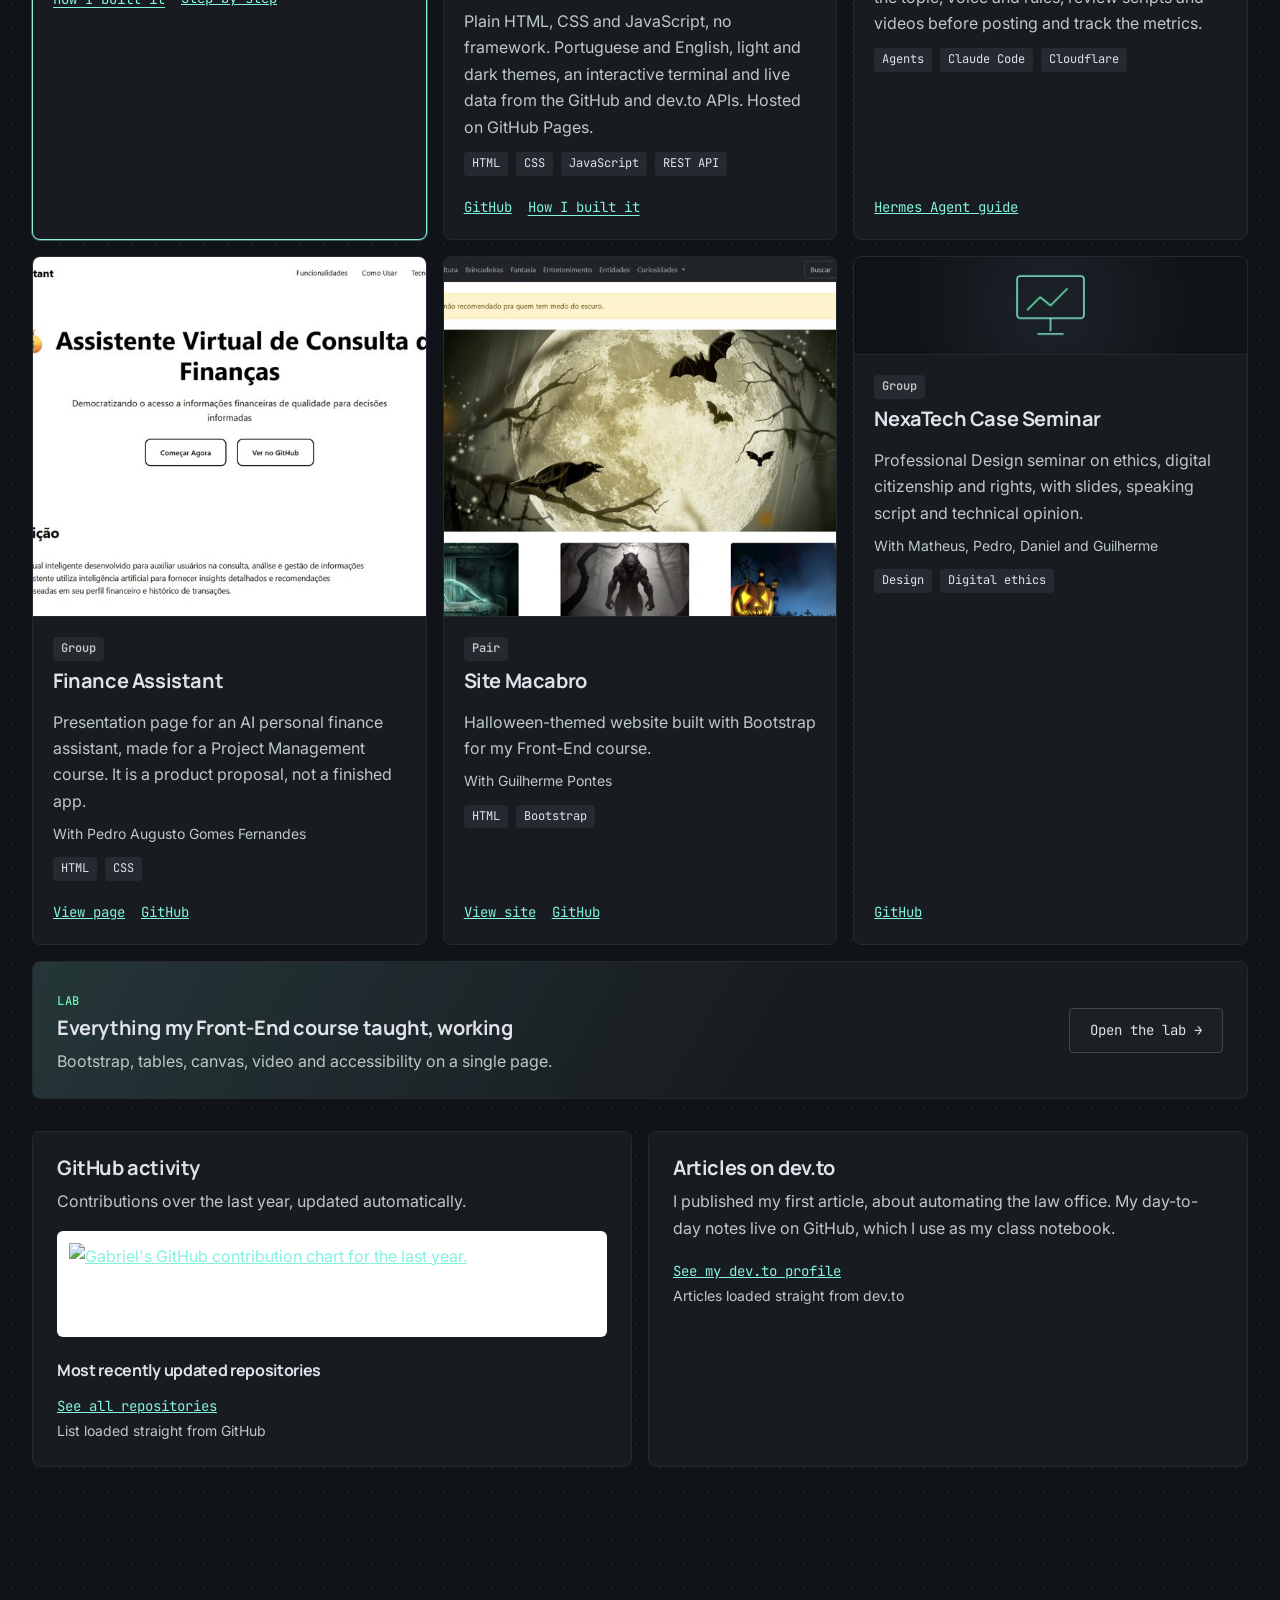
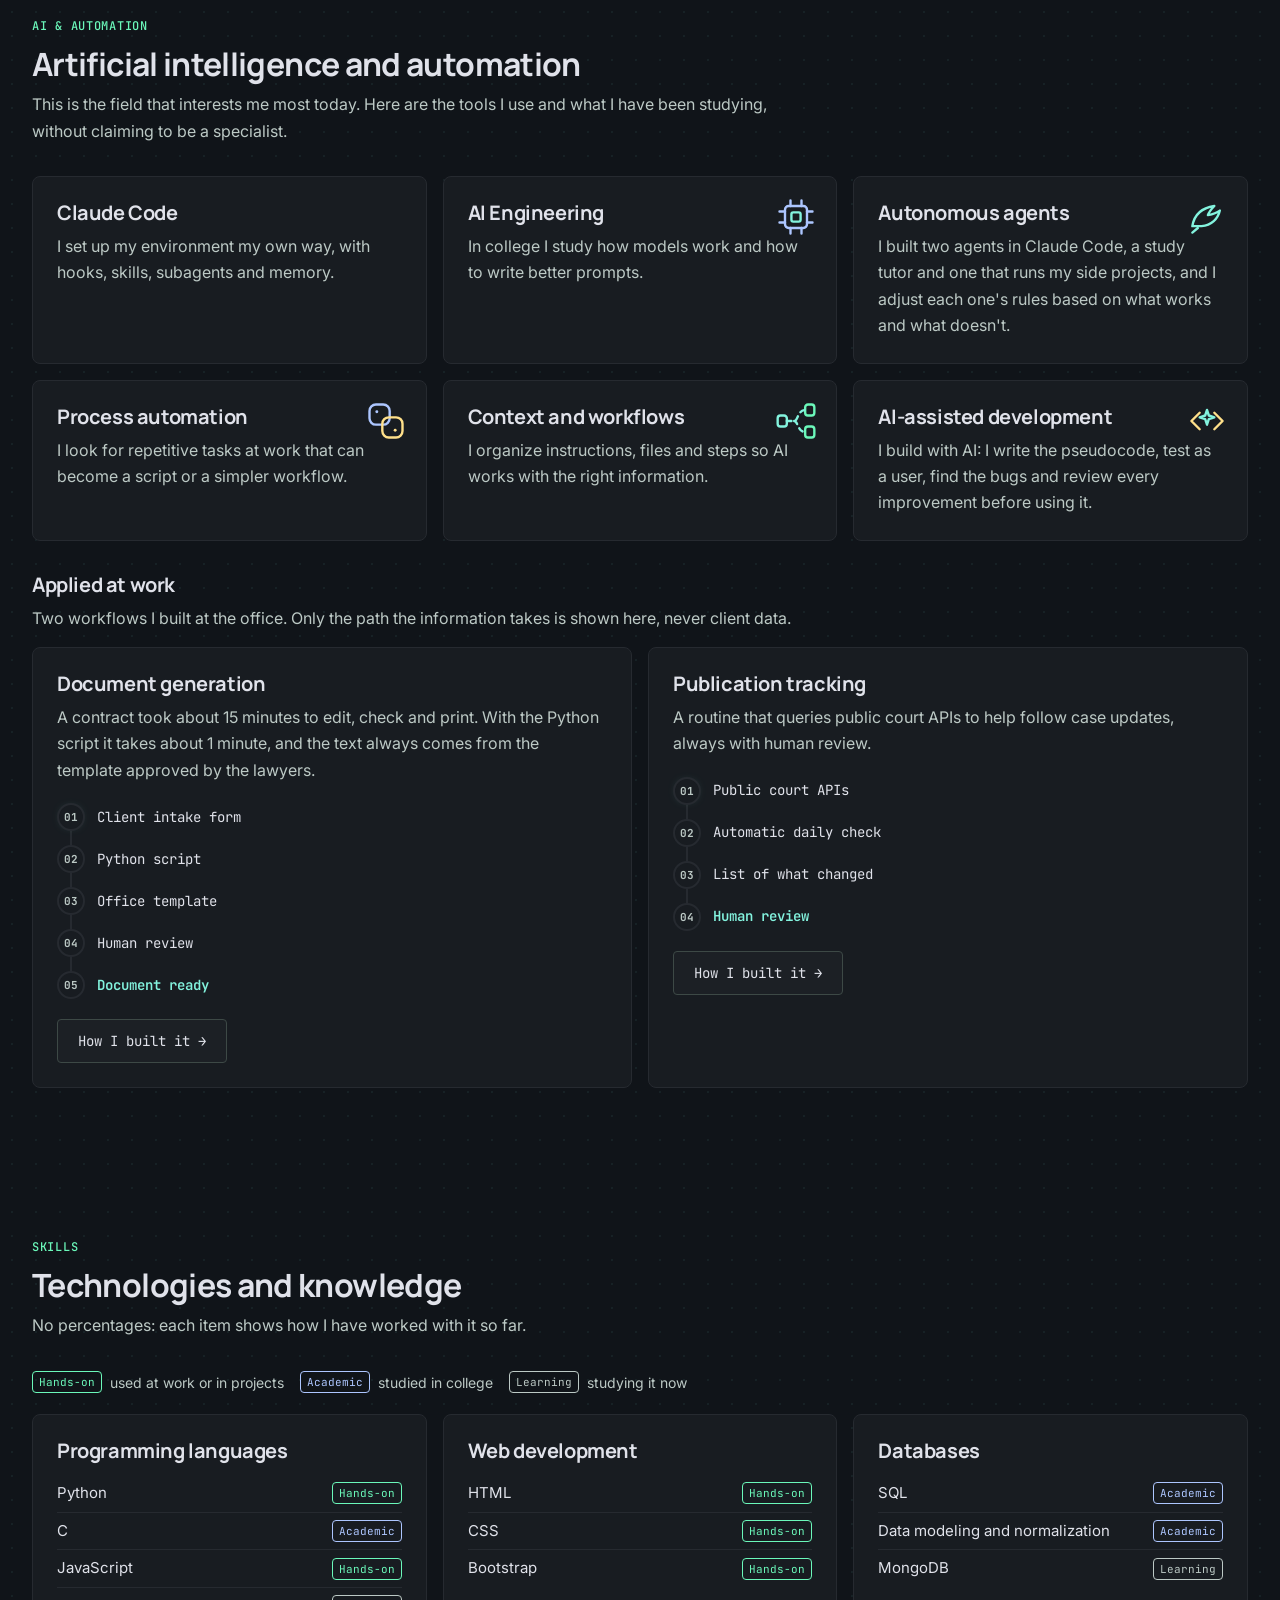
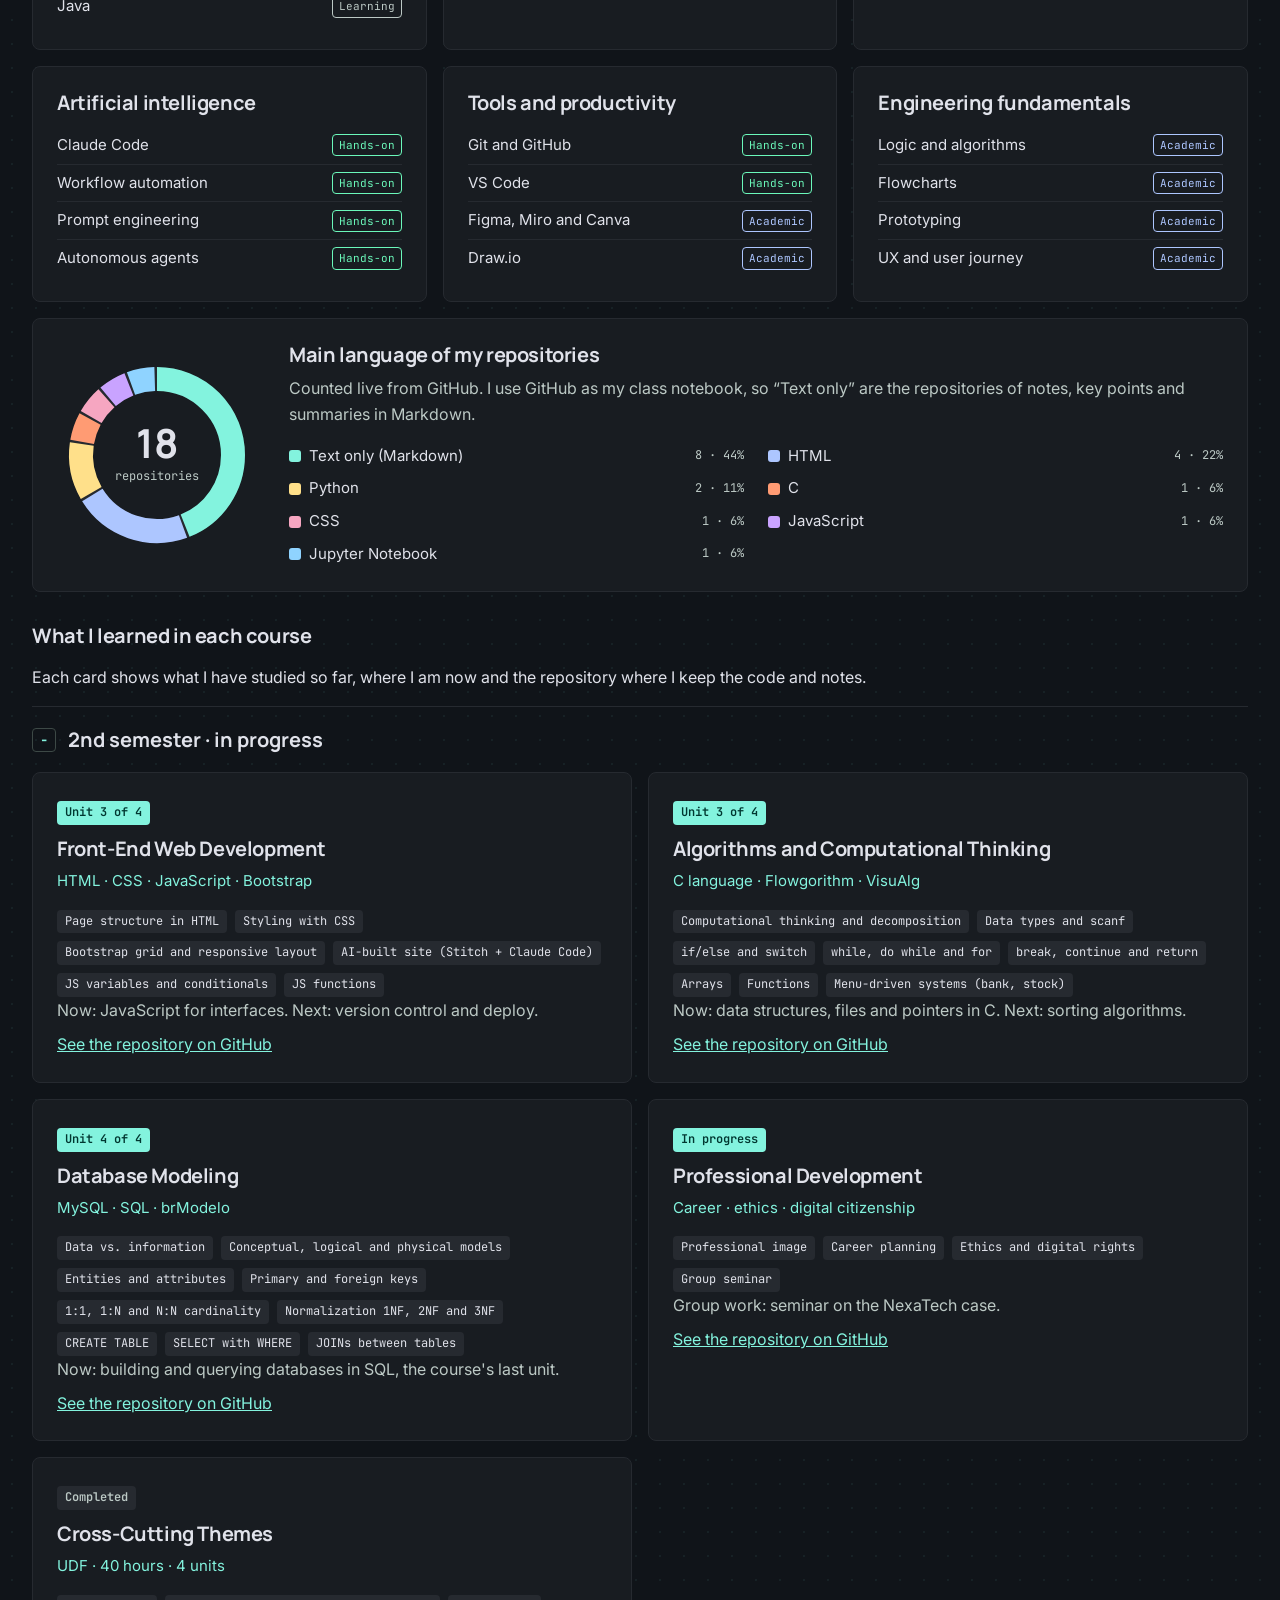
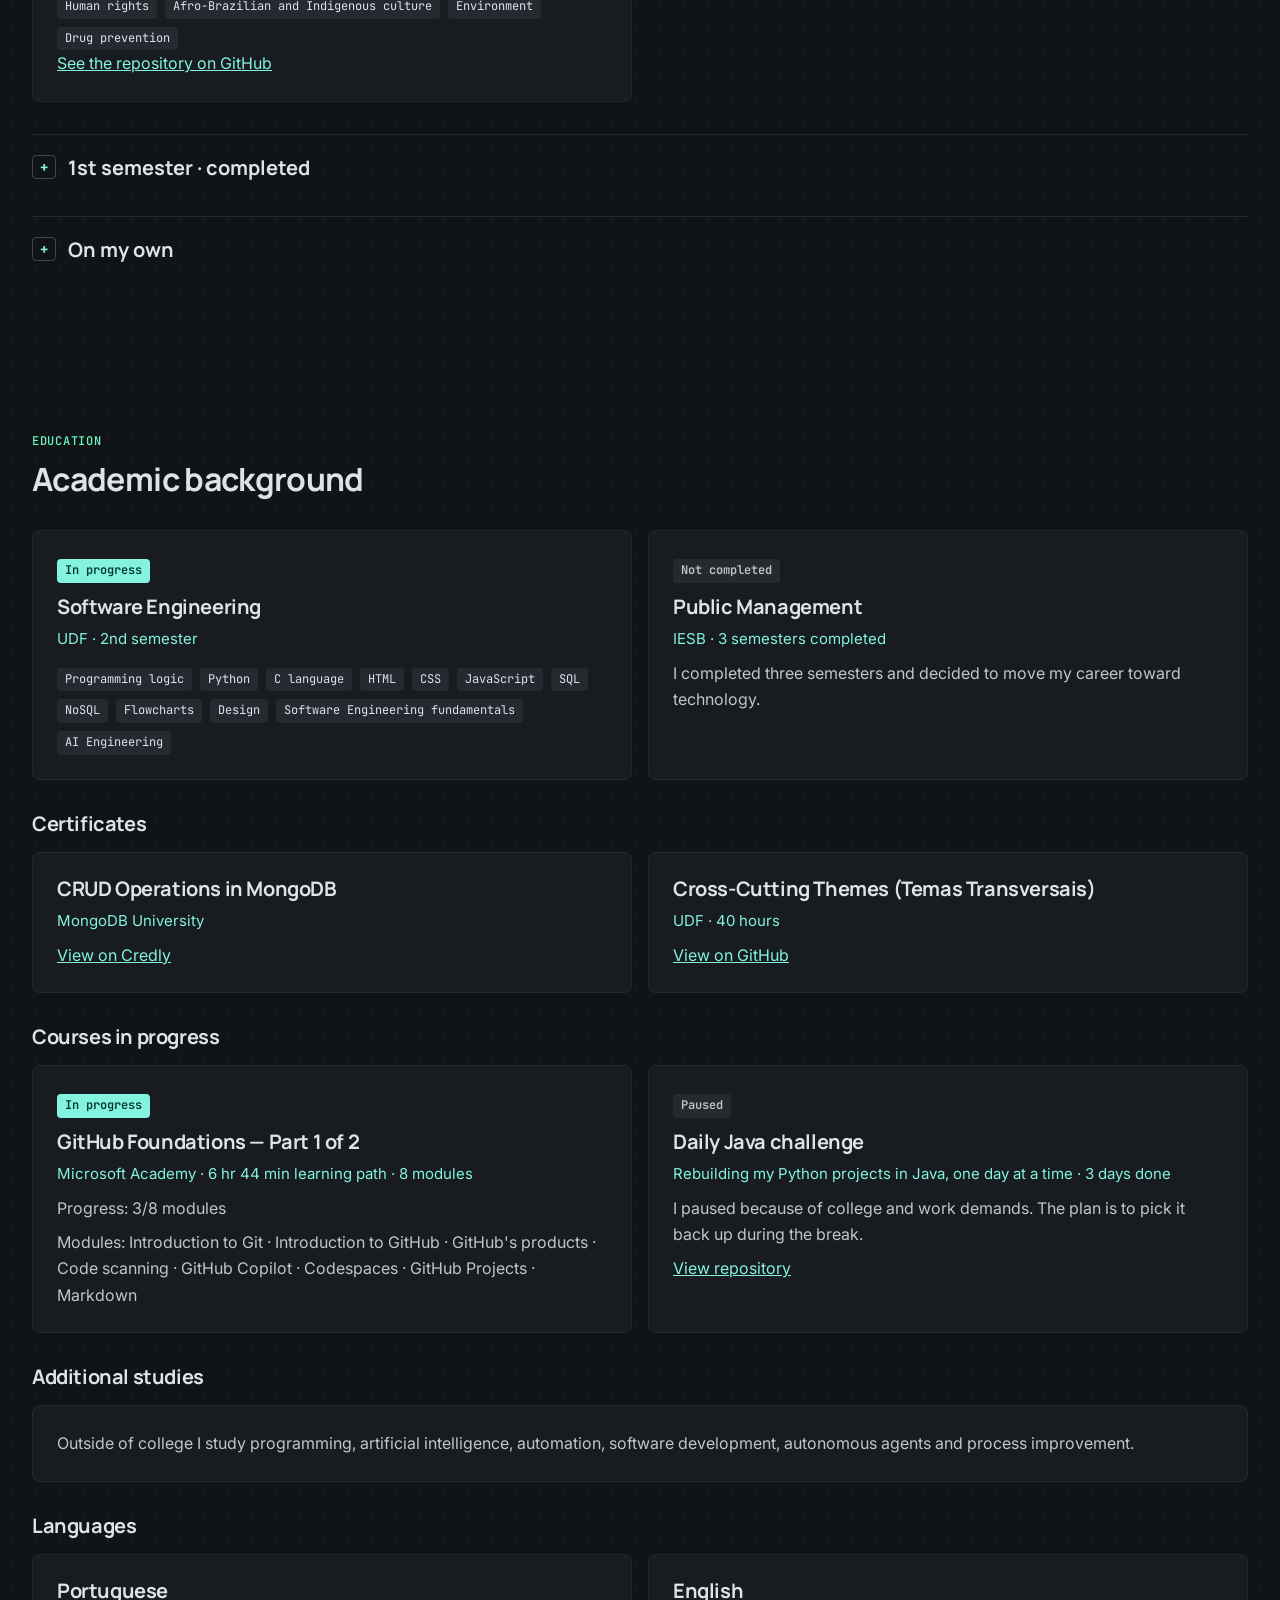
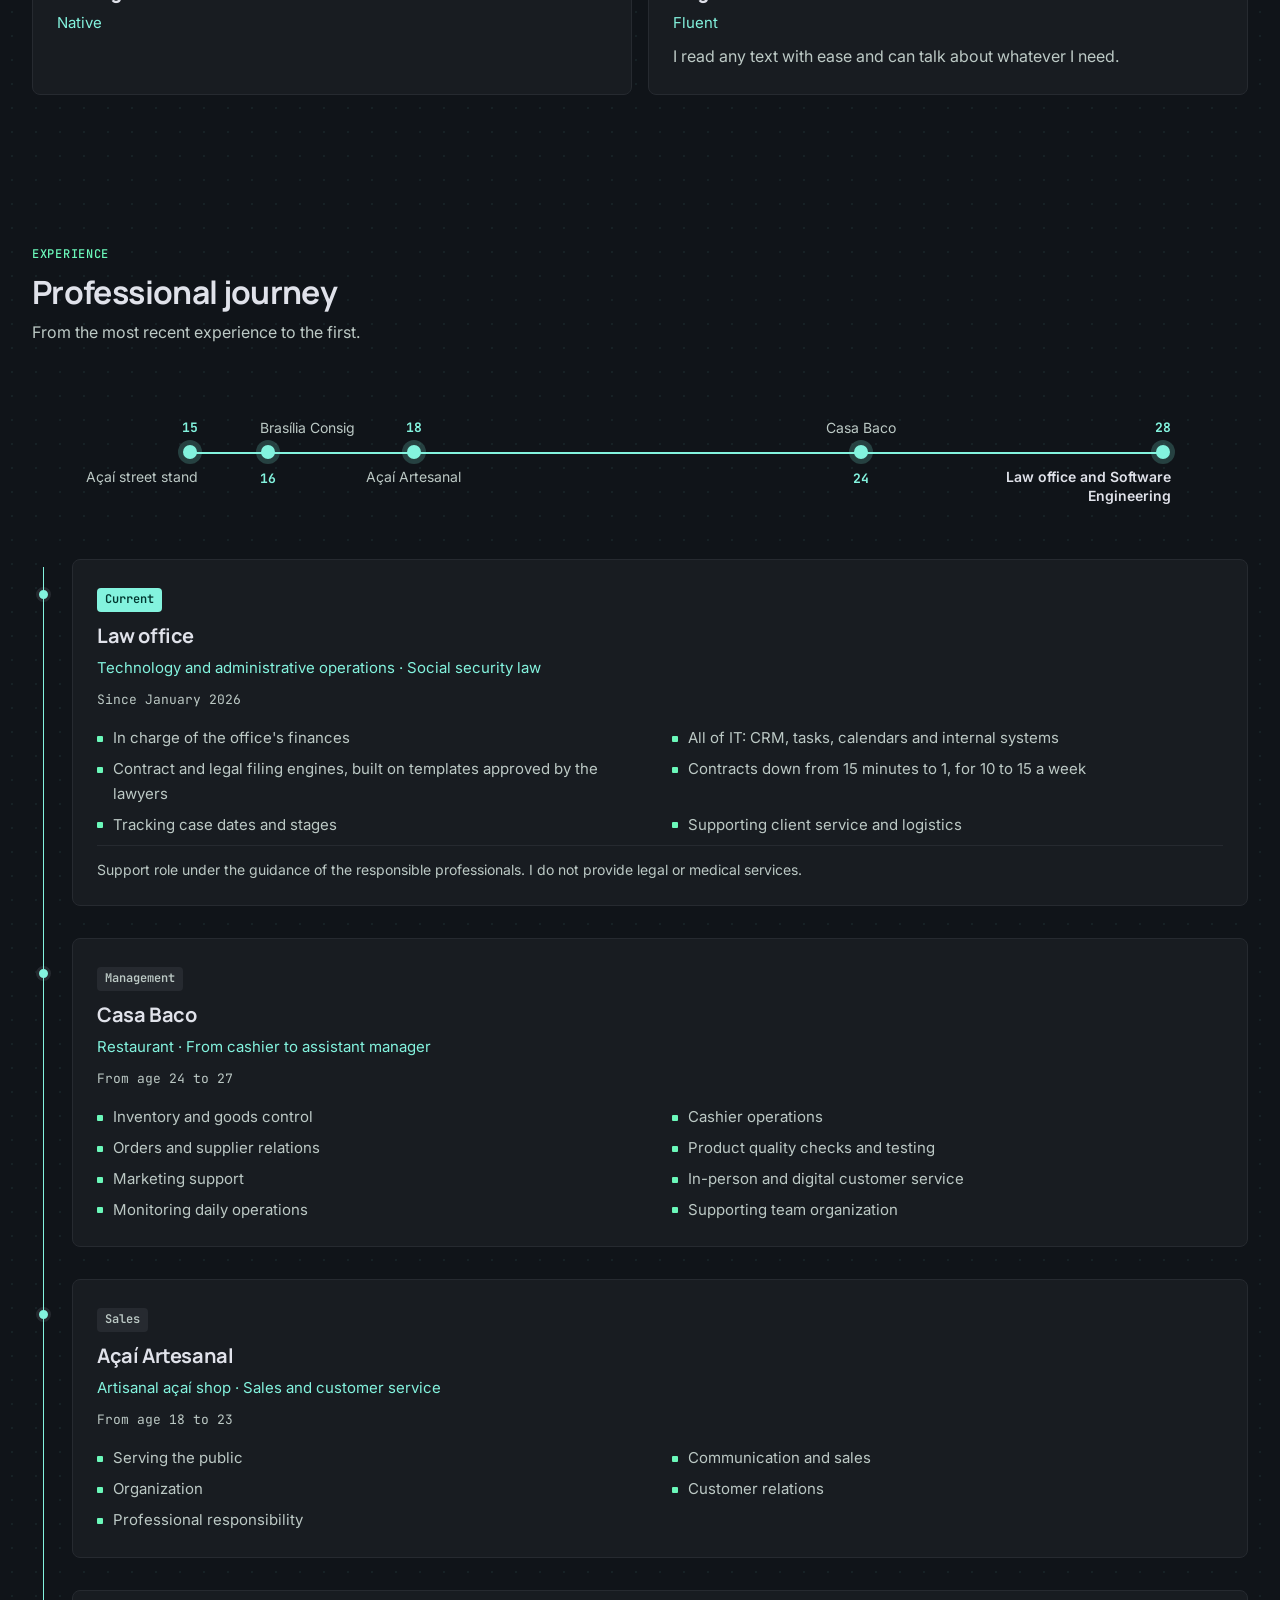
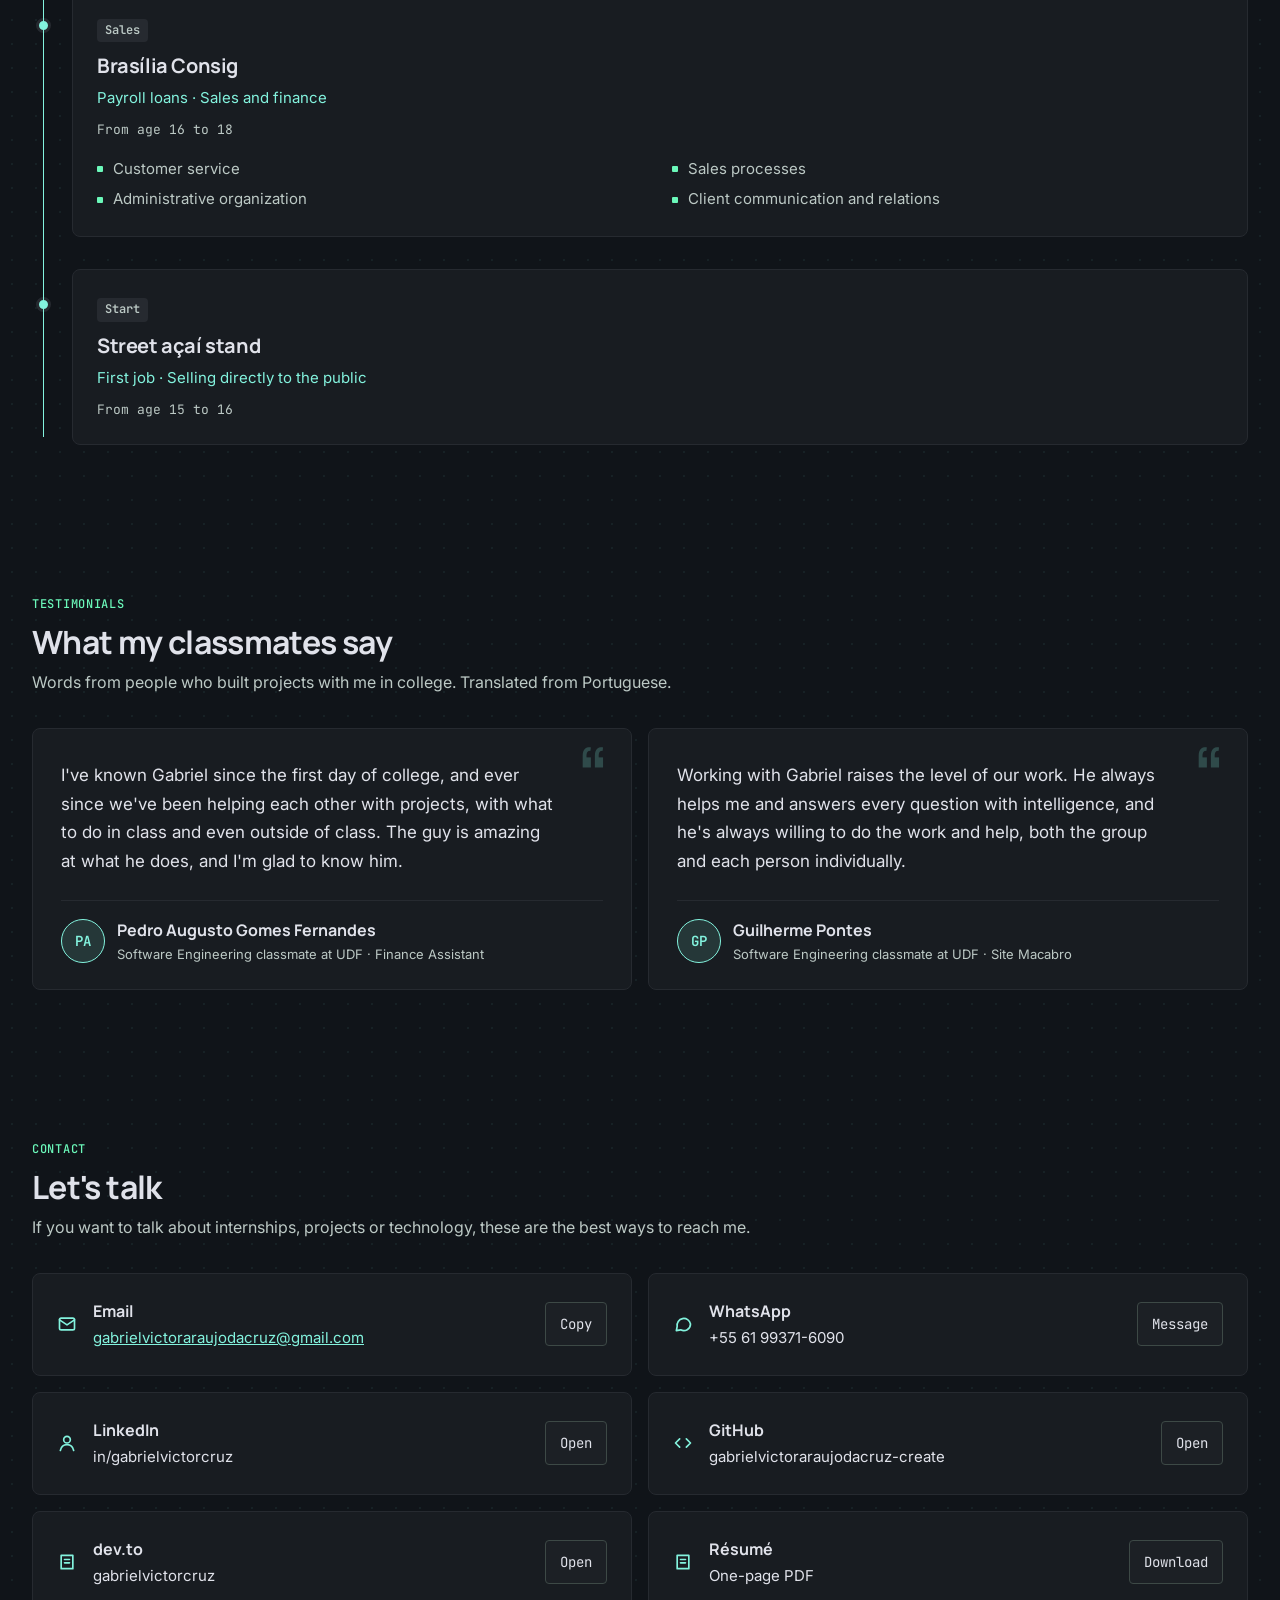
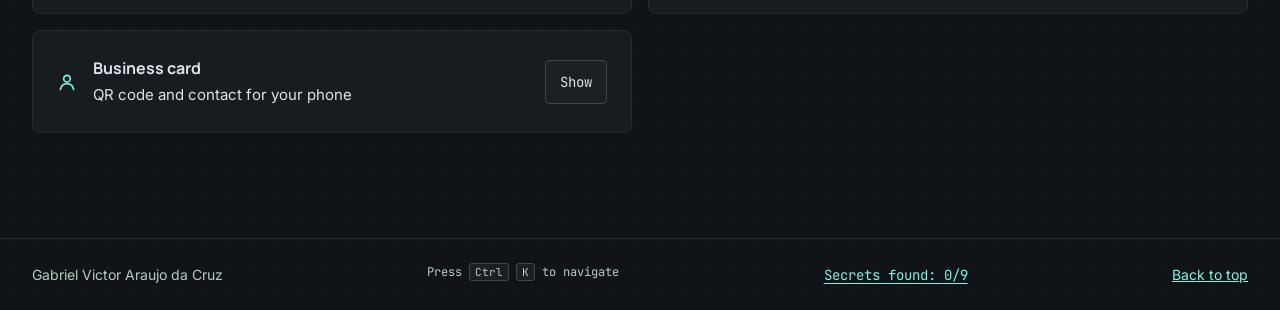
==== commit 0dbbef7d: "Motor de contratos como primeiro projeto, agentes, Java pausado e passo a passo no laboratório" ====
--- a/en/index.html
+++ b/en/index.html
@@ -21,8 +21,8 @@
   <link rel="preconnect" href="https://fonts.googleapis.com">
   <link rel="preconnect" href="https://fonts.gstatic.com" crossorigin>
   <link rel="stylesheet" href="https://fonts.googleapis.com/css2?family=Inter:wght@400;500;600&family=JetBrains+Mono:wght@400;500;600&family=Manrope:wght@600;700&display=swap">
-  <link rel="stylesheet" href="../assets/css/style.css?v=18">
-  <script src="../assets/js/main.js?v=16" defer></script>
+  <link rel="stylesheet" href="../assets/css/style.css?v=19">
+  <script src="../assets/js/main.js?v=17" defer></script>
 </head>
 <body>
   <svg class="icons" aria-hidden="true">
@@ -93,7 +93,7 @@
         <li class="card stat"><strong data-stat="repos">18</strong><span>public repositories on GitHub</span></li>
         <li class="card stat"><strong data-stat="langs">6</strong><span>languages across my repositories</span></li>
         <li class="card stat"><strong data-stat="materias">9</strong><span>courses taken at UDF</span></li>
-        <li class="card stat"><strong data-stat="java">3</strong><span>days into my Java challenge</span></li>
+        <li class="card stat"><strong data-stat="minutos">14</strong><span>minutes saved on every contract at the office</span></li>
       </ul>
       <div class="card agora">
         <span class="agora-ponto" aria-hidden="true"></span>
@@ -139,9 +139,19 @@
       <div class="section-head">
         <span class="label">Projects</span>
         <h2>Academic and personal projects</h2>
-        <p>Projects I built on my own or in a group. The code from each course is under <a href="#tecnologias">Skills</a>.</p>
+        <p>The first one runs every week at the office. The others are from college and personal, built on my own or in a group. The code from each course is under <a href="#tecnologias">Skills</a>.</p>
       </div>
       <div class="grid-3">
+        <article class="card project destaque" data-category="ai">
+          <div class="project-body">
+            <span class="chip">At work</span>
+            <h3>Contract engine</h3>
+            <p class="projeto-numero"><b>15 min → 1 min</b> per contract</p>
+            <p>At the office, each contract took about 15 minutes to edit the template, check it and print it. I wrote the pseudocode and the rules and directed Claude Code to build the Python script. Now it takes about 1 minute, for 10 to 15 contracts a week, all of which go through me. The same engine generates legal filings from the templates approved by the lawyers.</p>
+            <div class="subject-list"><span class="tag">Python</span><span class="tag">Claude Code</span><span class="tag">Automation</span></div>
+            <div class="project-links"><button class="link-btn" type="button" data-caso="caso-documentos">How I built it</button><a href="lab.html#bastidores">Step by step</a></div>
+          </div>
+        </article>
         <article class="card project" data-category="web">
           <video src="../assets/video/portfolio.mp4" poster="../assets/img/og-en.jpg" width="640" height="360" muted loop playsinline preload="none" aria-label="Video preview of this portfolio, scrolling down the page."></video>
           <div class="project-body">
@@ -150,6 +160,16 @@
             <p>Plain HTML, CSS and JavaScript, no framework. Portuguese and English, light and dark themes, an interactive terminal and live data from the GitHub and dev.to APIs. Hosted on GitHub Pages.</p>
             <div class="subject-list"><span class="tag">HTML</span><span class="tag">CSS</span><span class="tag">JavaScript</span><span class="tag">REST API</span></div>
             <div class="project-links"><a href="https://github.com/gabrielvictoraraujodacruz-create/portfolio-gabriel" target="_blank" rel="noopener">GitHub</a><button class="link-btn" type="button" data-caso="caso-portfolio">How I built it</button></div>
+          </div>
+        </article>
+        <article class="card project" data-category="ai">
+          <img class="banner" src="../assets/img/icone-hermes.jpg" width="800" height="200" loading="lazy" alt="Network of connected agents.">
+          <div class="project-body">
+            <span class="chip quiet">Personal</span>
+            <h3>My Claude Code agents</h3>
+            <p><b>gabriel-estudante</b> is my tutor: it organizes class content, creates challenges and builds my study plan with me, adjusting the difficulty based on how each challenge went. <b>gabriel-empresario</b> handles side projects: websites built with Claude Code and deployed on Cloudflare, and faceless YouTube channels in a testing phase, about curious historical facts, real scams and frauds, and games, where I set the topic, voice and rules, review scripts and videos before posting and track the metrics.</p>
+            <div class="subject-list"><span class="tag">Agents</span><span class="tag">Claude Code</span><span class="tag">Cloudflare</span></div>
+            <div class="project-links"><a href="https://github.com/gabrielvictoraraujodacruz-create/Hermes_Agente_de_IA" target="_blank" rel="noopener">Hermes Agent guide</a></div>
           </div>
         </article>
         <article class="card project" data-category="web">
@@ -180,26 +200,6 @@
             </div>
           </div>
         </article>
-        <article class="card project" data-category="code">
-          <img class="banner" src="../assets/img/icone-git.jpg" width="800" height="200" loading="lazy" alt="Git branching symbol.">
-          <div class="project-body">
-            <span class="chip quiet">In progress</span>
-            <h3>Git Notebook</h3>
-            <p>My own Git cheat sheet, written in my own words: what a repository, commit and push are, the three places a change goes through, the basic commands and an exercise creating a repository from scratch.</p>
-            <div class="subject-list"><span class="tag">Git</span><span class="tag">GitHub</span><span class="tag">Git Bash</span></div>
-            <div class="project-links"><a href="https://github.com/gabrielvictoraraujodacruz-create/java_diario/blob/main/git/CADERNO-GIT.md" target="_blank" rel="noopener">View notebook</a></div>
-          </div>
-        </article>
-        <article class="card project" data-category="ai">
-          <img class="banner" src="../assets/img/icone-hermes.jpg" width="800" height="200" loading="lazy" alt="Network of connected agents.">
-          <div class="project-body">
-            <span class="chip quiet">Personal</span>
-            <h3>Hermes and Claude Code</h3>
-            <p>A guide and lessons learned from using Hermes Agent, an open source AI agent, and Claude Code in my setup.</p>
-            <div class="subject-list"><span class="tag">Agents</span><span class="tag">Claude Code</span></div>
-            <div class="project-links"><a href="https://github.com/gabrielvictoraraujodacruz-create/Hermes_Agente_de_IA" target="_blank" rel="noopener">GitHub</a></div>
-          </div>
-        </article>
         <article class="card project" data-category="design">
           <img class="banner" src="../assets/img/icone-seminario.jpg" width="800" height="200" loading="lazy" alt="Presentation screen with a rising chart.">
           <div class="project-body">
@@ -234,7 +234,7 @@
         </article>
         <article class="card">
           <h3>Articles on dev.to</h3>
-          <p>I write about what I learn and about automating the law office.</p>
+          <p>I published my first article, about automating the law office. My day-to-day notes live on GitHub, which I use as my class notebook.</p>
           <ul class="link-list" data-devto data-lang="en">
             <li><a href="https://dev.to/gabrielvictorcruz" target="_blank" rel="noopener">See my dev.to profile</a><span>Articles loaded straight from dev.to</span></li>
           </ul>
@@ -262,7 +262,7 @@
         <article class="card ai-card">
           <svg class="card-icon ic-flap" viewBox="0 0 48 48" width="44" height="44" aria-hidden="true" fill="none" stroke-width="2.6" stroke-linecap="round" stroke-linejoin="round"><path d="M8 34c2-12 10-20 24-22-4 4-6 7-7 10 5-1 9-2 13-5-2 9-9 16-20 17z" stroke="#83f3de"/><path d="M14 36l-6 5" stroke="#83f3de"/></svg>
           <h3>Autonomous agents</h3>
-          <p>I test agents that use tools and have memory, and I learn from the limits that show up.</p>
+          <p>I built two agents in Claude Code, a study tutor and one that runs my side projects, and I adjust each one's rules based on what works and what doesn't.</p>
         </article>
         <article class="card ai-card">
           <svg class="card-icon ic-float" viewBox="0 0 48 48" width="44" height="44" aria-hidden="true" fill="none" stroke-width="2.6" stroke-linecap="round" stroke-linejoin="round"><rect x="6" y="6" width="22" height="22" rx="7" stroke="#adc6ff"/><rect x="20" y="20" width="22" height="22" rx="7" stroke="#ffe08a"/><circle cx="14" cy="14" r="1.6" fill="#adc6ff" stroke="none"/><circle cx="34" cy="34" r="1.6" fill="#ffe08a" stroke="none"/></svg>
@@ -277,7 +277,7 @@
         <article class="card ai-card">
           <svg class="card-icon ic-blink" viewBox="0 0 48 48" width="44" height="44" aria-hidden="true" fill="none" stroke-width="2.6" stroke-linecap="round" stroke-linejoin="round"><path d="M16 15L7 24l9 9M32 15l9 9-9 9" stroke="#ffe08a"/><path class="spark" d="M24 12l2 6 6 2-6 2-2 6-2-6-6-2 6-2z" stroke="#83f3de"/></svg>
           <h3>AI-assisted development</h3>
-          <p>I use AI to learn and to code, and I stay responsible for understanding and reviewing the result.</p>
+          <p>I build with AI: I write the pseudocode, test as a user, find the bugs and review every improvement before using it.</p>
         </article>
       </div>
       <h3 class="sub-title">Applied at work</h3>
@@ -285,7 +285,7 @@
       <div class="grid-2">
         <article class="card">
           <h3>Document generation</h3>
-          <p>Python scripts fill in the office's document templates. AI helps gather the information, and the final text always comes from the template.</p>
+          <p>A contract took about 15 minutes to edit, check and print. With the Python script it takes about 1 minute, and the text always comes from the template approved by the lawyers.</p>
           <ol class="fluxo" style="--n: 5">
             <li><b>01</b>Client intake form</li>
             <li><b>02</b>Python script</li>
@@ -379,7 +379,7 @@
         <canvas width="200" height="200" aria-hidden="true"></canvas>
         <div>
           <h3>Main language of my repositories</h3>
-          <p>Counted live from GitHub. “Text only” are notes and guide repositories written in Markdown.</p>
+          <p>Counted live from GitHub. I use GitHub as my class notebook, so “Text only” are the repositories of notes, key points and summaries in Markdown.</p>
           <ul class="langs-legenda"></ul>
         </div>
       </div>
@@ -402,7 +402,7 @@
             <span class="tag">JS functions</span>
           </div>
           <p>Now: JavaScript for interfaces. Next: version control and deploy.</p>
-          <p><a href="https://github.com/gabrielvictoraraujodacruz-create/Materia_de_html-" target="_blank" rel="noopener">See the repository on GitHub</a></p>
+          <p><a href="https://github.com/gabrielvictoraraujodacruz-create/Desenvolvimento-Front-End-para-Web" target="_blank" rel="noopener">See the repository on GitHub</a></p>
         </article>
         <article class="card study">
           <span class="chip">Unit 3 of 4</span>
@@ -612,6 +612,13 @@
           <p>Microsoft Academy · 6 hr 44 min learning path · 8 modules</p>
           <p>Progress: 3/8 modules</p>
           <p>Modules: Introduction to Git · Introduction to GitHub · GitHub's products · Code scanning · GitHub Copilot · Codespaces · GitHub Projects · Markdown</p>
+        </article>
+        <article class="card study">
+          <span class="chip quiet">Paused</span>
+          <h3>Daily Java challenge</h3>
+          <p>Rebuilding my Python projects in Java, one day at a time · 3 days done</p>
+          <p>I paused because of college and work demands. The plan is to pick it back up during the break.</p>
+          <p><a href="https://github.com/gabrielvictoraraujodacruz-create/java_diario" target="_blank" rel="noopener">View repository</a></p>
         </article>
       </div>
       <h3 class="sub-title">Additional studies</h3>
@@ -653,13 +660,12 @@
             <p class="role">Technology and administrative operations · Social security law</p>
             <p class="periodo">Since January 2026</p>
             <ul class="checks">
-              <li>Organizing internal systems</li>
-              <li>Improving administrative processes</li>
+              <li>In charge of the office's finances</li>
+              <li>All of IT: CRM, tasks, calendars and internal systems</li>
+              <li>Contract and legal filing engines, built on templates approved by the lawyers</li>
+              <li>Contracts down from 15 minutes to 1, for 10 to 15 a week</li>
               <li>Tracking case dates and stages</li>
-              <li>Organizing information on medical examinations, assessments and case updates</li>
-              <li>Supporting client logistics for assessments and appointments</li>
-              <li>Supporting client intake and service</li>
-              <li>Experimenting with AI, Claude Code, agents and automation</li>
+              <li>Supporting client service and logistics</li>
             </ul>
             <p class="note">Support role under the guidance of the responsible professionals. I do not provide legal or medical services.</p>
           </article>
@@ -795,7 +801,7 @@
       <dt>The problem</dt>
       <dd>The final project for my Front-End course asked for a portfolio. I wanted a site that showed who I am beyond grades: my path since age 15, my work at the office and what I study.</dd>
       <dt>The decisions</dt>
-      <dd>I used Stitch, an AI design tool, only to try layouts. The final code is plain HTML, CSS and JavaScript, with no framework, so I understand every line. I built it in Portuguese and English, replaced percentage bars with “hands-on, academic or learning” and pull live data from GitHub and dev.to.</dd>
+      <dd>I used Stitch, an AI design tool, only to try layouts. The code is plain HTML, CSS and JavaScript, with no framework. I built it with Claude Code: I decided what went in, tested as a user, pointed out the bugs and reviewed every change. The step-by-step of the main parts is in the lab. I built it in Portuguese and English, replaced percentage bars with “hands-on, academic or learning” and pull live data from GitHub and dev.to.</dd>
       <dt>What went wrong</dt>
       <dd>Stitch added made-up numbers to the screens, like requests per second and percentages, and I had to remove all of them. One photo showed office information in the background and came off the site. On the first deploy, GitHub Pages sat in the queue for 14 minutes.</dd>
       <dt>What I would do differently</dt>
@@ -810,7 +816,7 @@
       <dt>The problem</dt>
       <dd>Every new client needs a document kit: a contract, a power of attorney and declarations. Putting it together by hand took time and left room for typos.</dd>
       <dt>The decisions</dt>
-      <dd>I split the roles. AI only talks and gathers the client's data. A Python script fills in the office's fixed template, creates the folder and sends it to print. The result is the same every time and takes seconds.</dd>
+      <dd>I split the roles. AI only talks and gathers the client's data. A Python script fills in the office's fixed template, creates the folder and sends it to print. The result is the same every time: a contract that took about 15 minutes now takes about 1, 10 to 15 times a week. I wrote the pseudocode and the rules, and directed Claude Code to write the script.</dd>
       <dt>What went wrong</dt>
       <dd>My first attempt let AI edit the documents on the fly. It was slow, up to 20 minutes for 3 documents, and it made mistakes: it sent jobs to the wrong printer and produced a contract with missing data. Later I moved the system to another computer without standardizing first, and the output came out different there.</dd>
       <dt>What I would do differently</dt>
--- a/assets/css/style.css
+++ b/assets/css/style.css
@@ -2679,3 +2679,22 @@
     min-height: 240px;
   }
 }
+
+.project.destaque {
+  border-color: var(--primary);
+  box-shadow: 0 0 0 1px rgba(var(--glow), 0.35);
+}
+
+.projeto-numero {
+  color: var(--muted);
+  font-family: var(--mono);
+  font-size: 0.875rem;
+}
+
+.projeto-numero b {
+  display: block;
+  color: var(--primary);
+  font-family: var(--title);
+  font-size: clamp(1.75rem, 3vw, 2.25rem);
+  line-height: 1.15;
+}
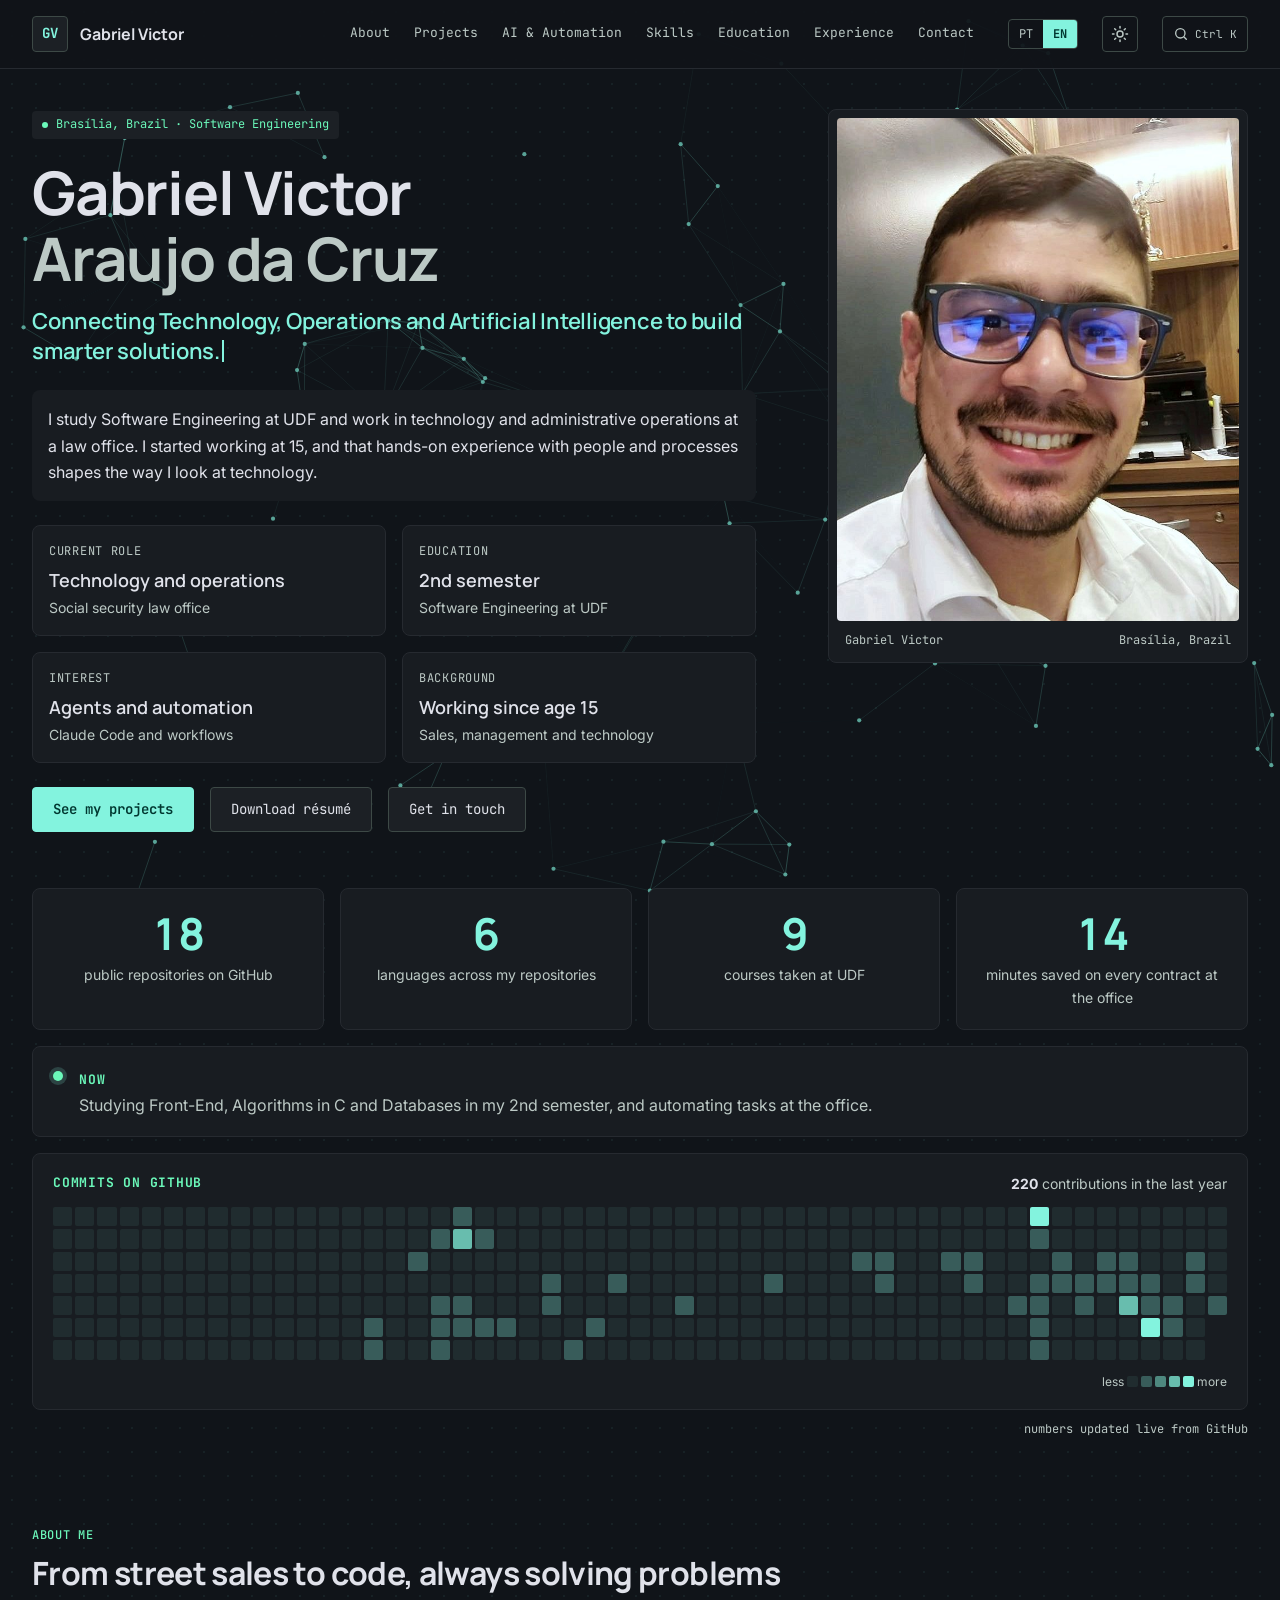
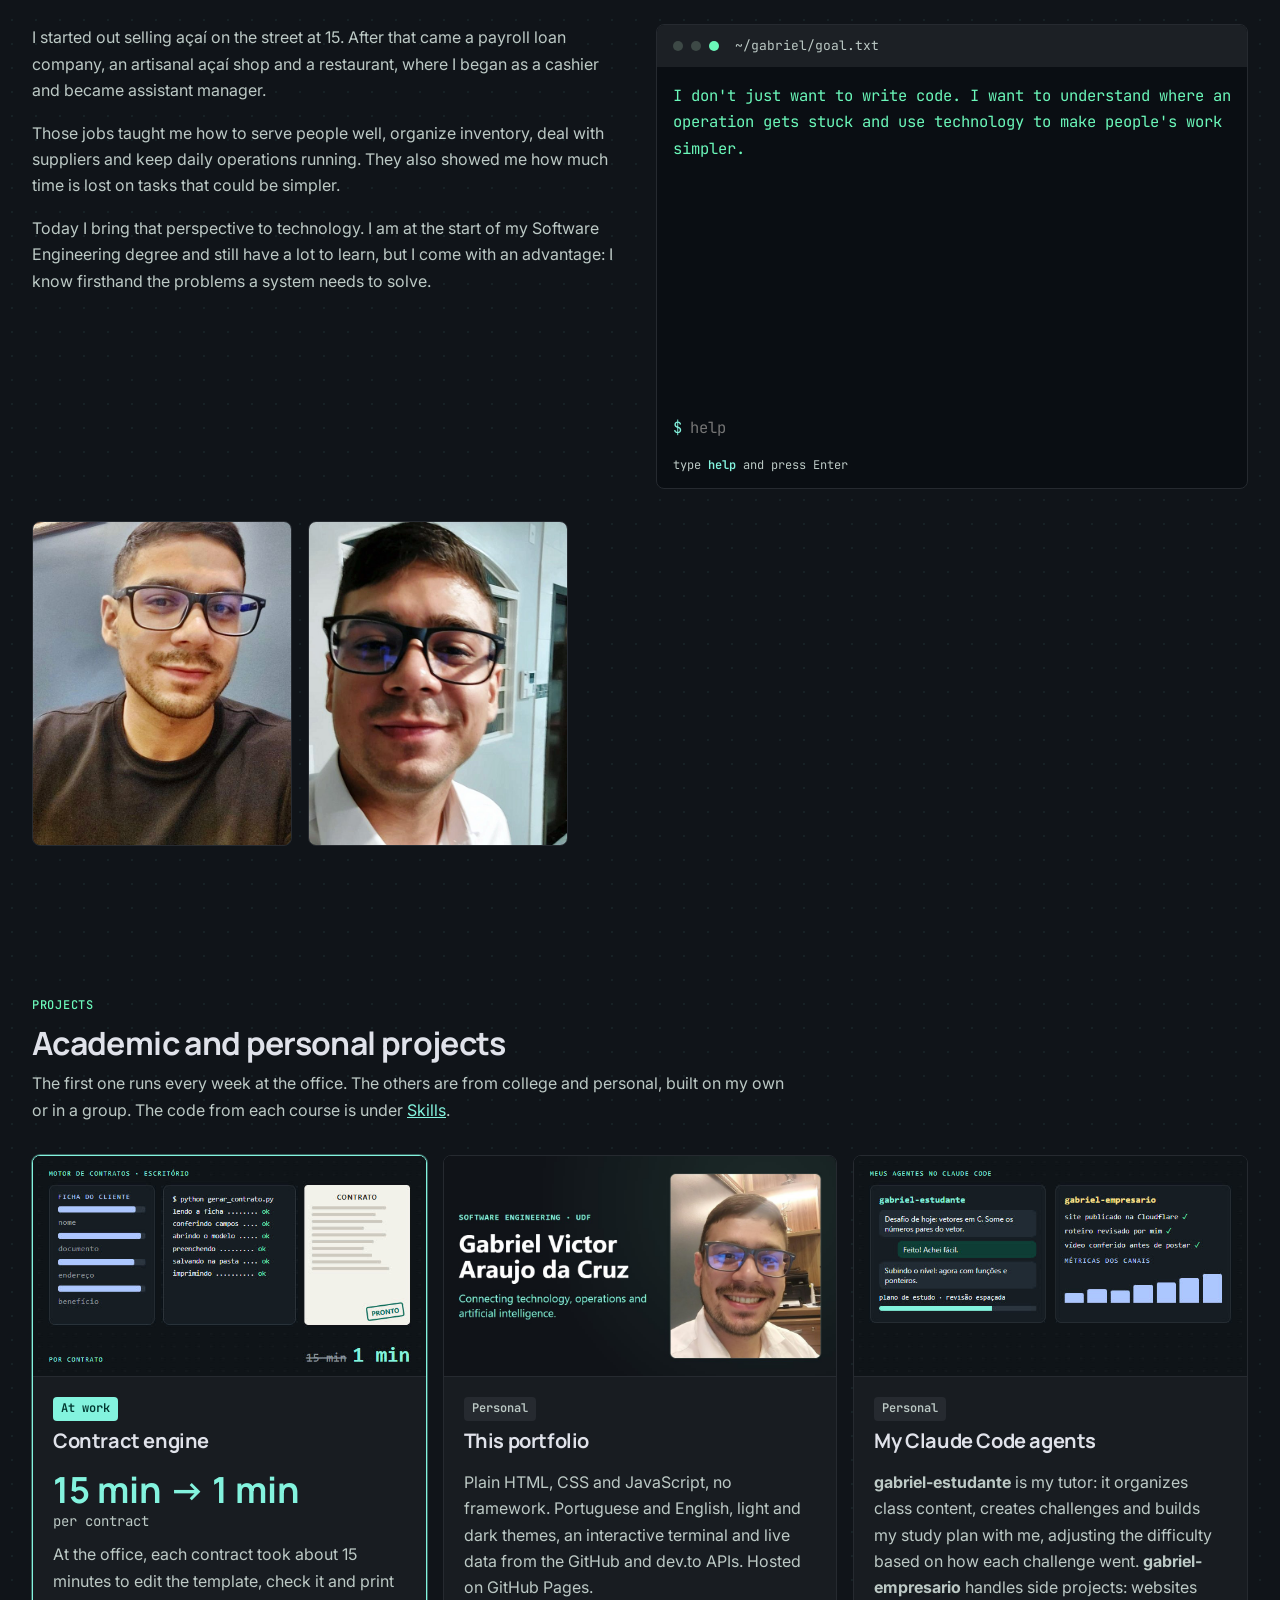
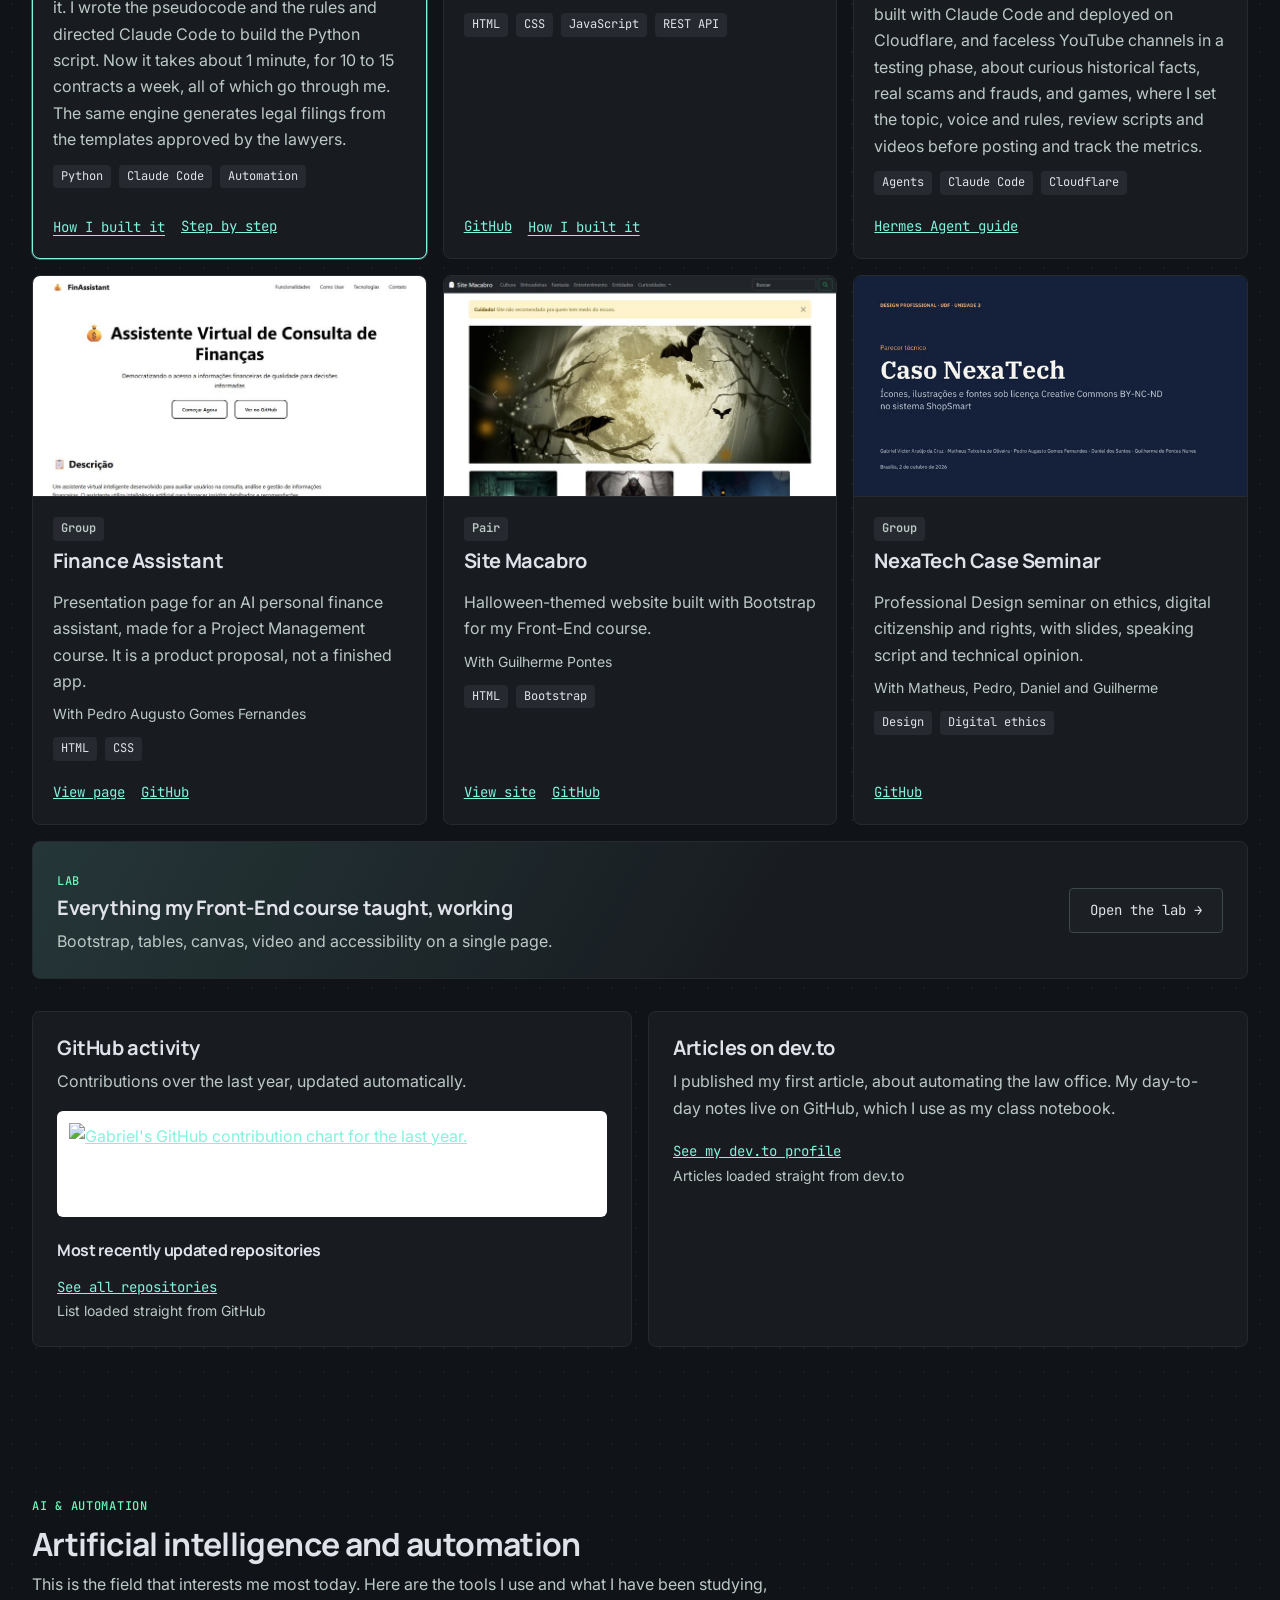
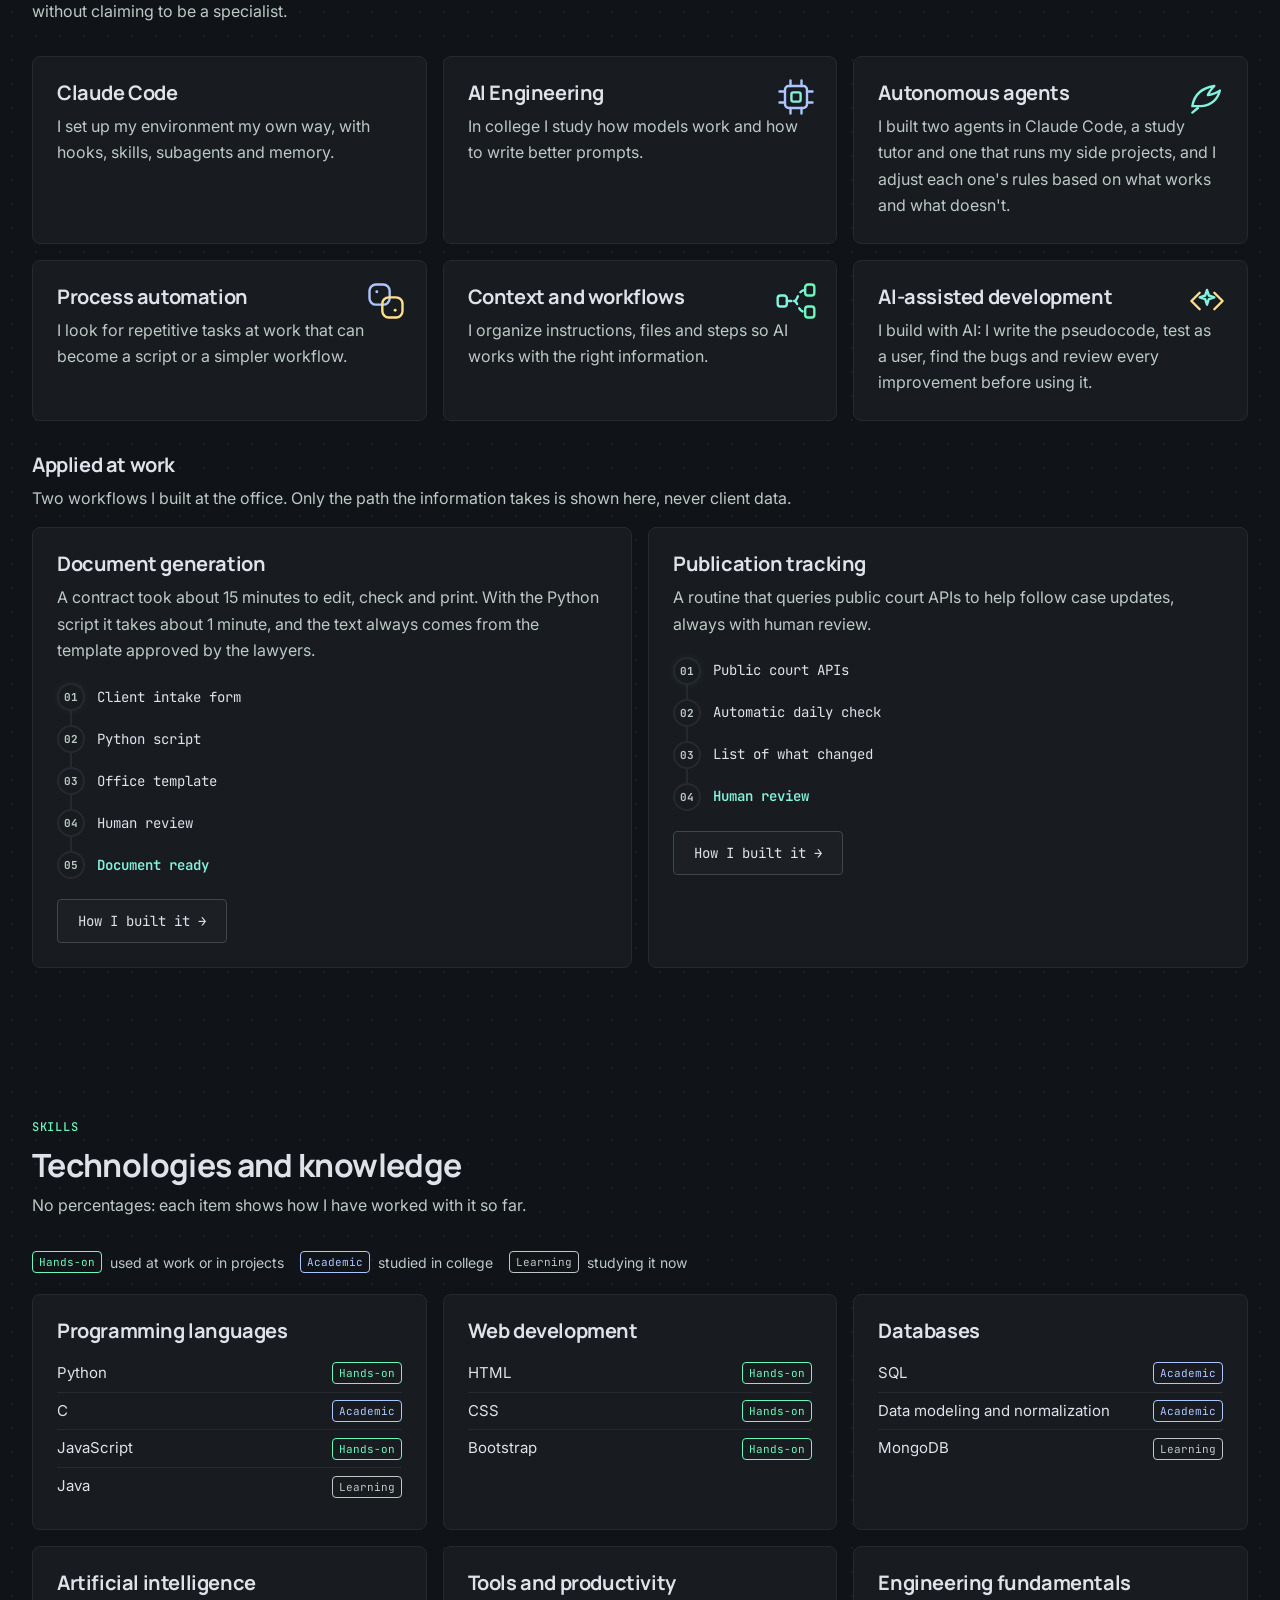
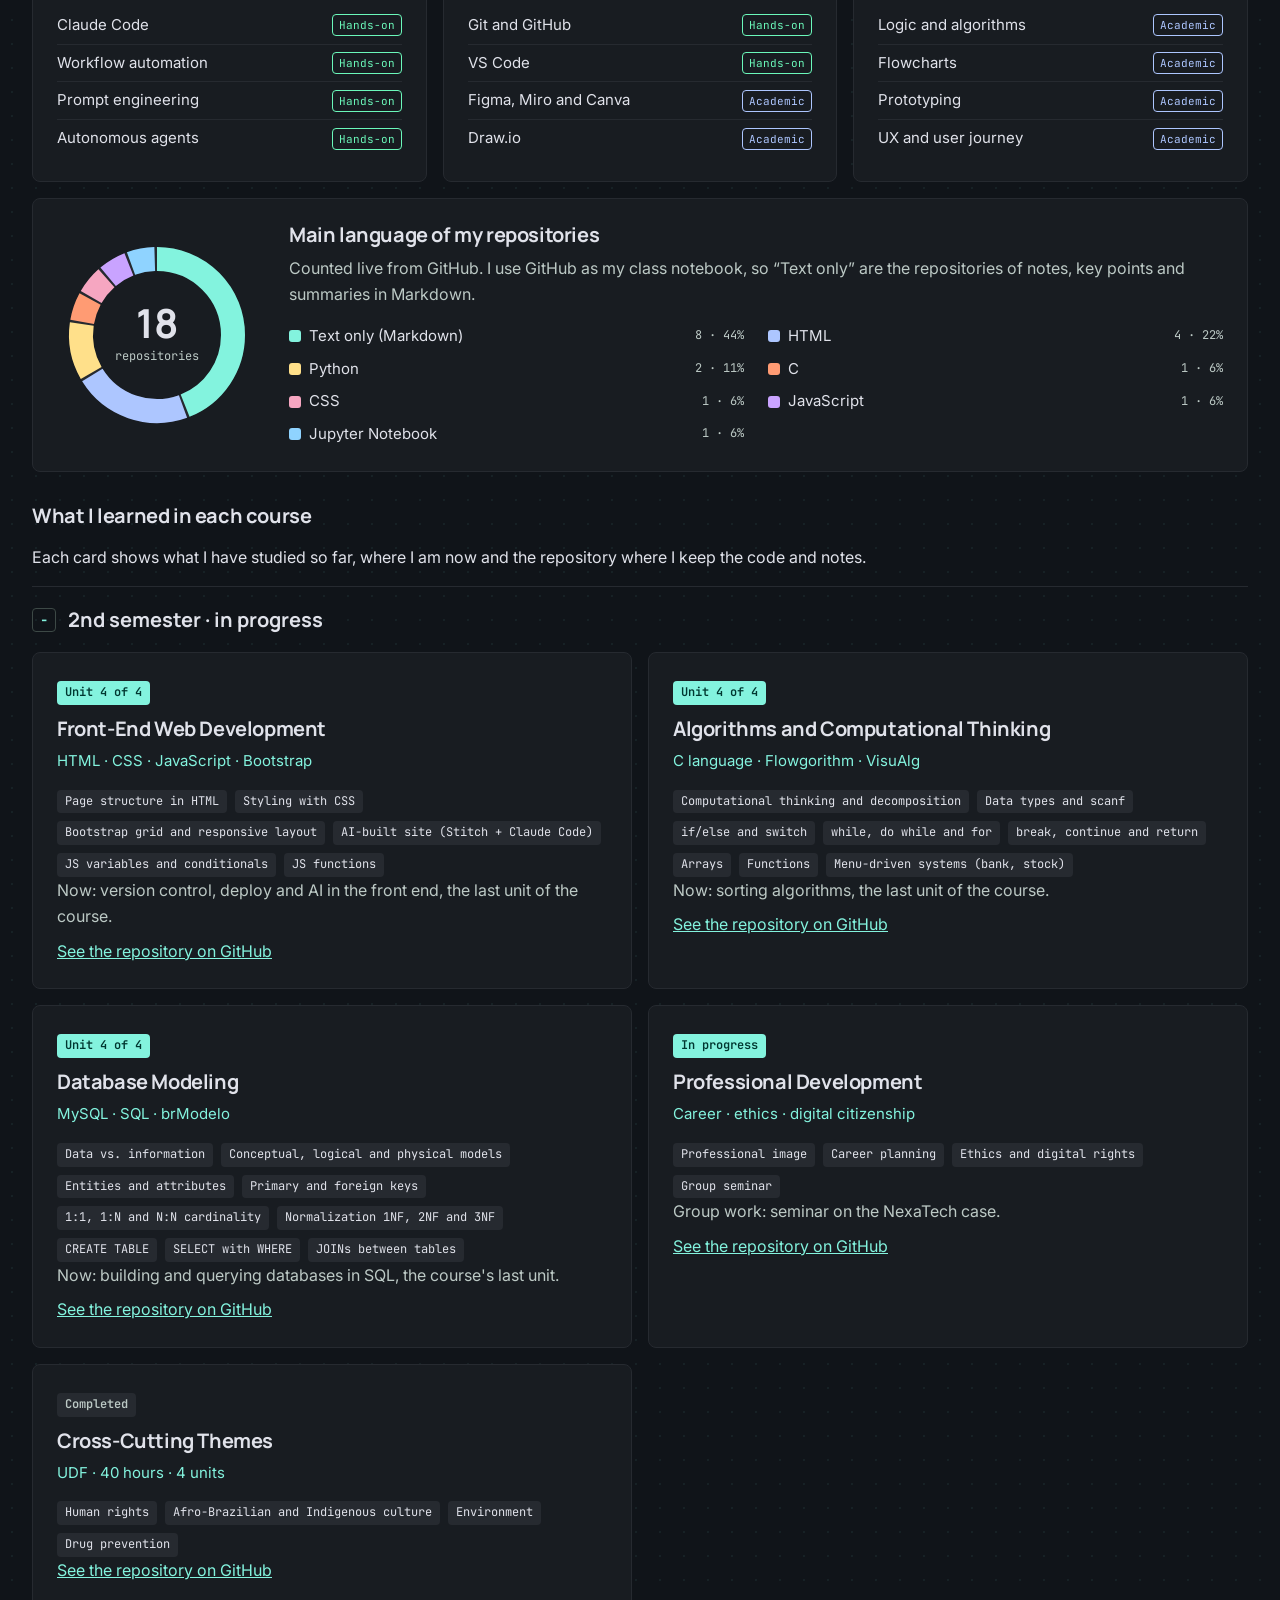
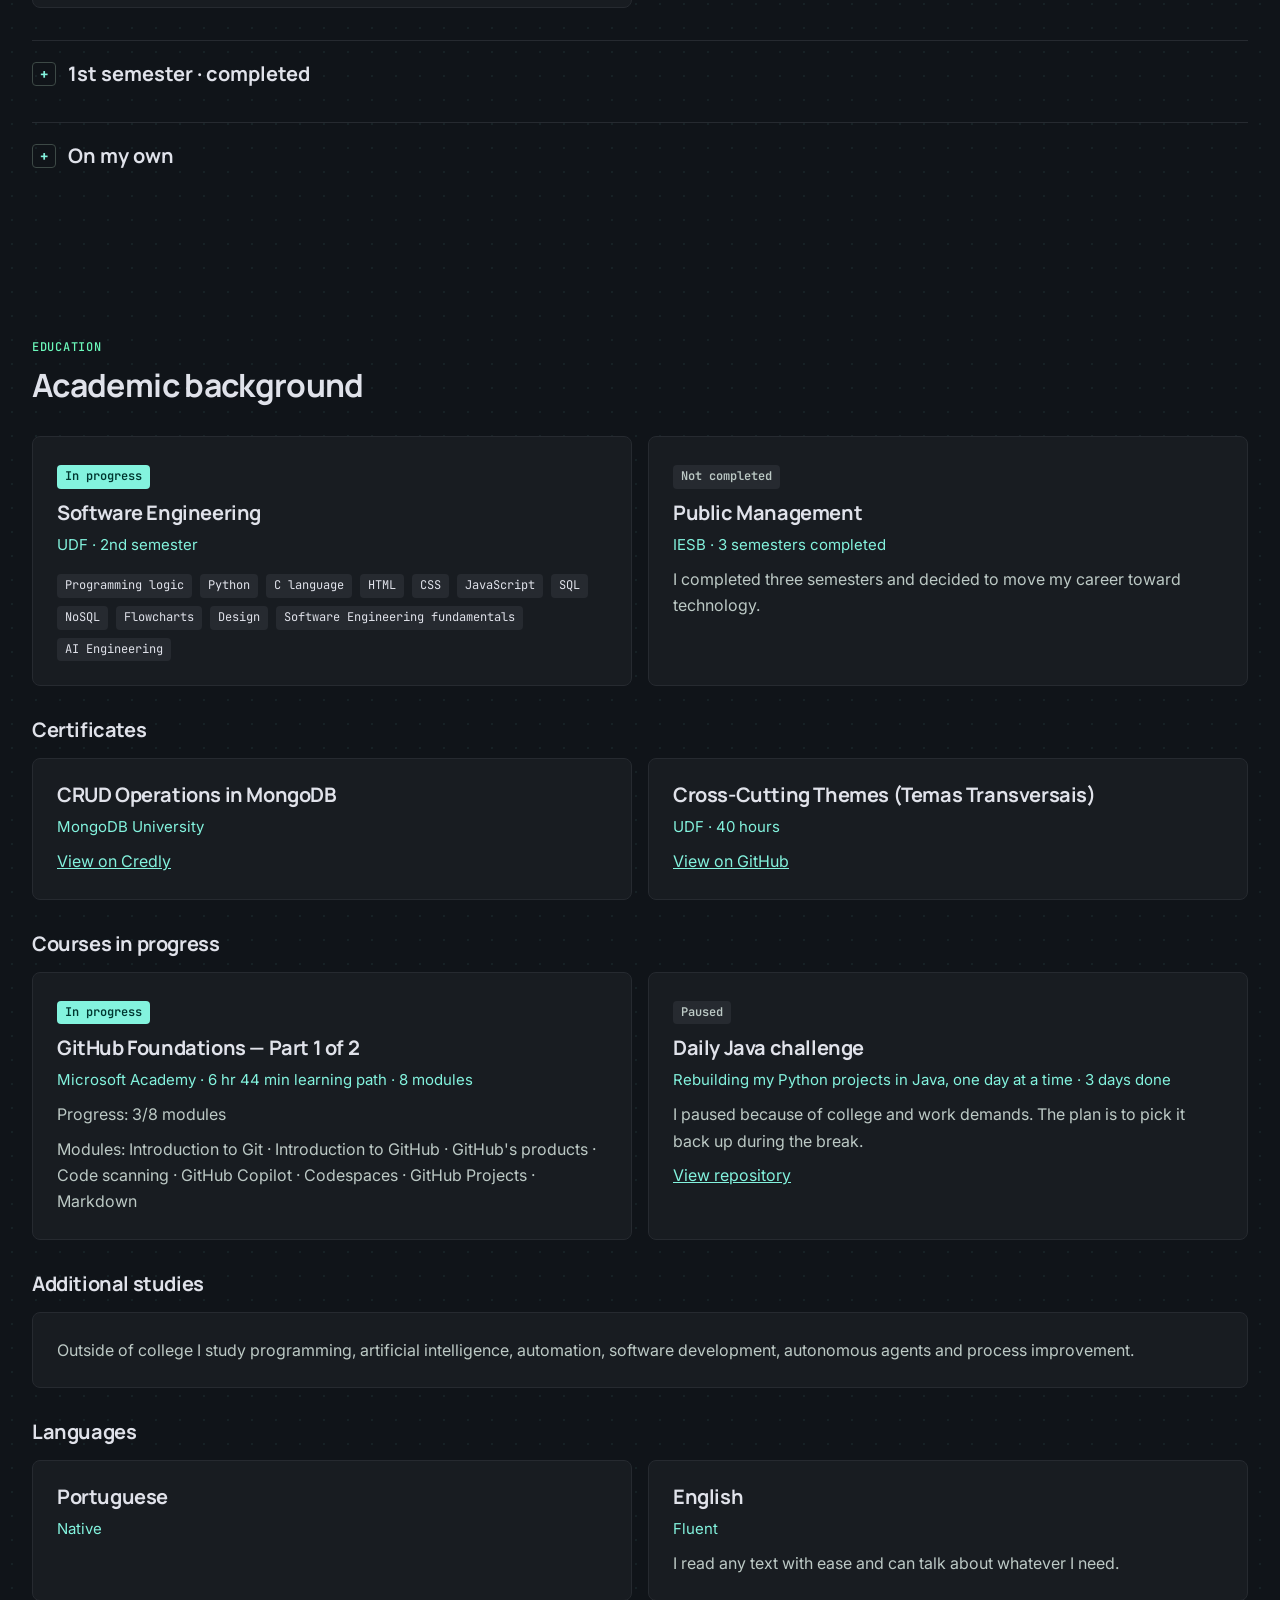
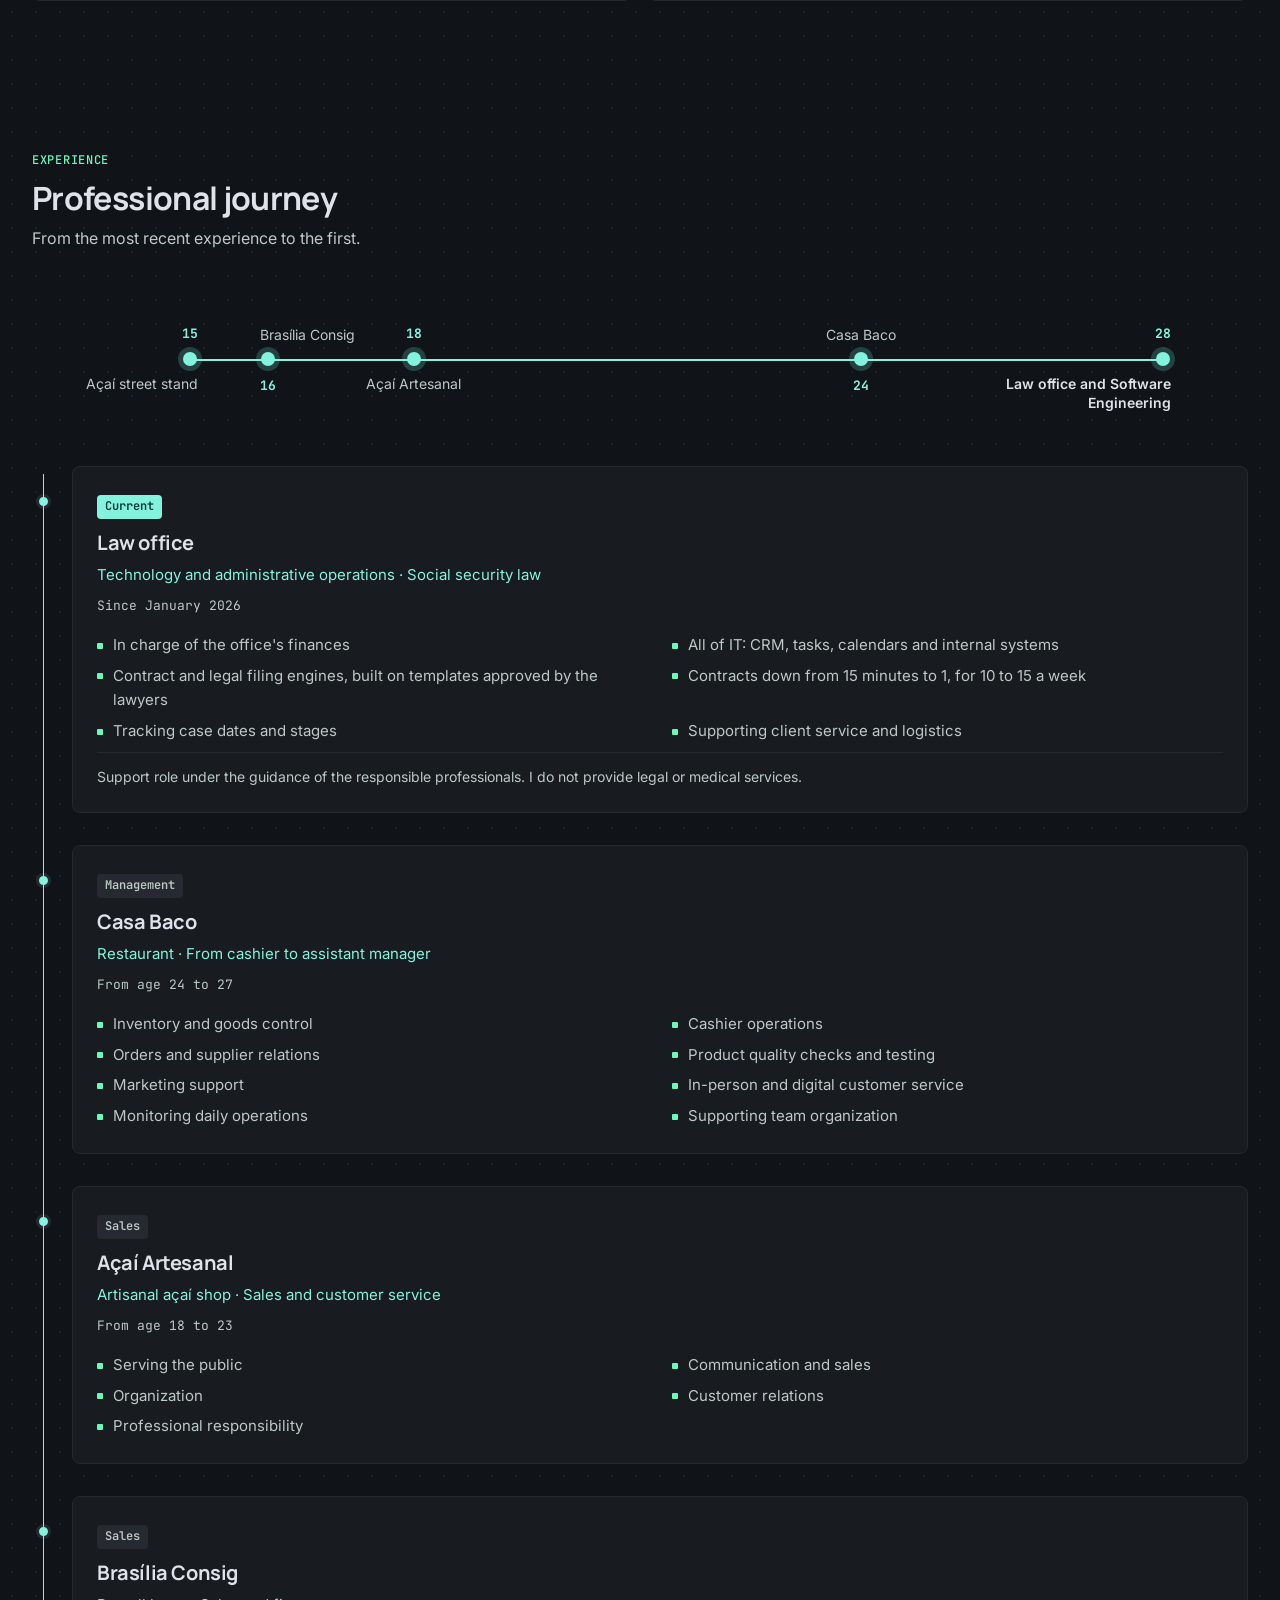
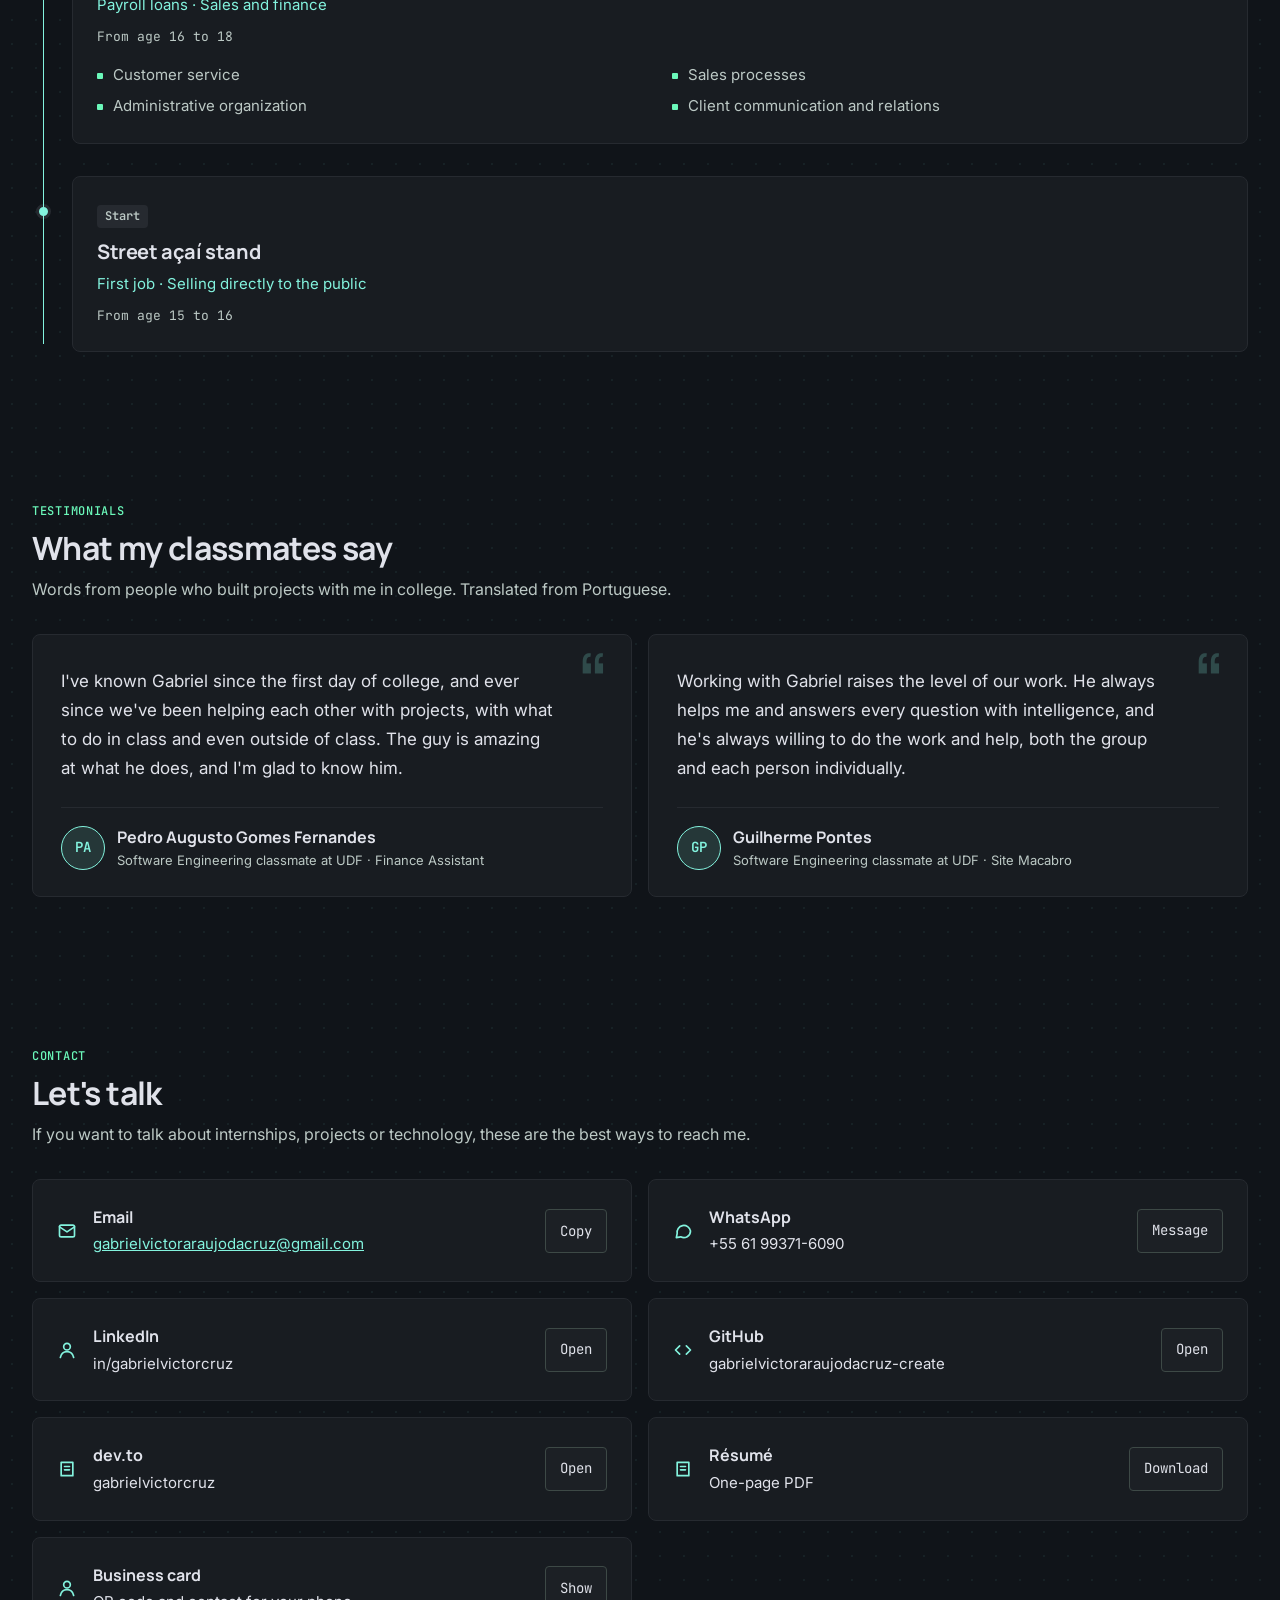
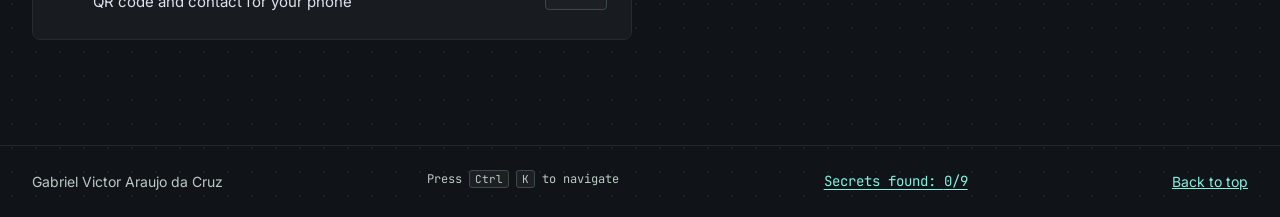
==== commit f5d1ac63: "Vídeos do motor de contratos, dos agentes e do seminário; matérias na unidade 4" ====
--- a/en/index.html
+++ b/en/index.html
@@ -21,7 +21,7 @@
   <link rel="preconnect" href="https://fonts.googleapis.com">
   <link rel="preconnect" href="https://fonts.gstatic.com" crossorigin>
   <link rel="stylesheet" href="https://fonts.googleapis.com/css2?family=Inter:wght@400;500;600&family=JetBrains+Mono:wght@400;500;600&family=Manrope:wght@600;700&display=swap">
-  <link rel="stylesheet" href="../assets/css/style.css?v=19">
+  <link rel="stylesheet" href="../assets/css/style.css?v=21">
   <script src="../assets/js/main.js?v=17" defer></script>
 </head>
 <body>
@@ -143,6 +143,7 @@
       </div>
       <div class="grid-3">
         <article class="card project destaque" data-category="ai">
+          <video src="../assets/video/motor-contratos.mp4" poster="../assets/img/motor-contratos.jpg" width="640" height="360" muted loop playsinline preload="none" aria-label="Animation of the contract engine: the intake form is read, the script fills in the template and the contract is ready in 1 minute."></video>
           <div class="project-body">
             <span class="chip">At work</span>
             <h3>Contract engine</h3>
@@ -163,7 +164,7 @@
           </div>
         </article>
         <article class="card project" data-category="ai">
-          <img class="banner" src="../assets/img/icone-hermes.jpg" width="800" height="200" loading="lazy" alt="Network of connected agents.">
+          <video src="../assets/video/agentes.mp4" poster="../assets/img/agentes.jpg" width="640" height="360" muted loop playsinline preload="none" aria-label="Animation of my agents: the study tutor proposes challenges and the side-project agent checks off site deployed, script reviewed and metrics."></video>
           <div class="project-body">
             <span class="chip quiet">Personal</span>
             <h3>My Claude Code agents</h3>
@@ -201,7 +202,7 @@
           </div>
         </article>
         <article class="card project" data-category="design">
-          <img class="banner" src="../assets/img/icone-seminario.jpg" width="800" height="200" loading="lazy" alt="Presentation screen with a rising chart.">
+          <video src="../assets/video/seminario.mp4" poster="../assets/img/seminario.jpg" width="640" height="360" muted loop playsinline preload="none" aria-label="Video preview of the NexaTech case seminar slides."></video>
           <div class="project-body">
             <span class="chip quiet">Group</span>
             <h3>NexaTech Case Seminar</h3>
@@ -390,7 +391,7 @@
         <summary>2nd semester · in progress</summary>
         <div class="grid-2">
         <article class="card study">
-          <span class="chip">Unit 3 of 4</span>
+          <span class="chip">Unit 4 of 4</span>
           <h3>Front-End Web Development</h3>
           <p>HTML · CSS · JavaScript · Bootstrap</p>
           <div class="subject-list">
@@ -401,11 +402,11 @@
             <span class="tag">JS variables and conditionals</span>
             <span class="tag">JS functions</span>
           </div>
-          <p>Now: JavaScript for interfaces. Next: version control and deploy.</p>
+          <p>Now: version control, deploy and AI in the front end, the last unit of the course.</p>
           <p><a href="https://github.com/gabrielvictoraraujodacruz-create/Desenvolvimento-Front-End-para-Web" target="_blank" rel="noopener">See the repository on GitHub</a></p>
         </article>
         <article class="card study">
-          <span class="chip">Unit 3 of 4</span>
+          <span class="chip">Unit 4 of 4</span>
           <h3>Algorithms and Computational Thinking</h3>
           <p>C language · Flowgorithm · VisuAlg</p>
           <div class="subject-list">
@@ -418,7 +419,7 @@
             <span class="tag">Functions</span>
             <span class="tag">Menu-driven systems (bank, stock)</span>
           </div>
-          <p>Now: data structures, files and pointers in C. Next: sorting algorithms.</p>
+          <p>Now: sorting algorithms, the last unit of the course.</p>
           <p><a href="https://github.com/gabrielvictoraraujodacruz-create/Algoritmo_e_pensamento_computacional" target="_blank" rel="noopener">See the repository on GitHub</a></p>
         </article>
         <article class="card study">
--- a/assets/css/style.css
+++ b/assets/css/style.css
@@ -1729,6 +1729,8 @@
 }
 
 .project video {
+  width: 100%;
+  height: auto;
   aspect-ratio: 16 / 9;
   object-fit: cover;
   object-position: top;
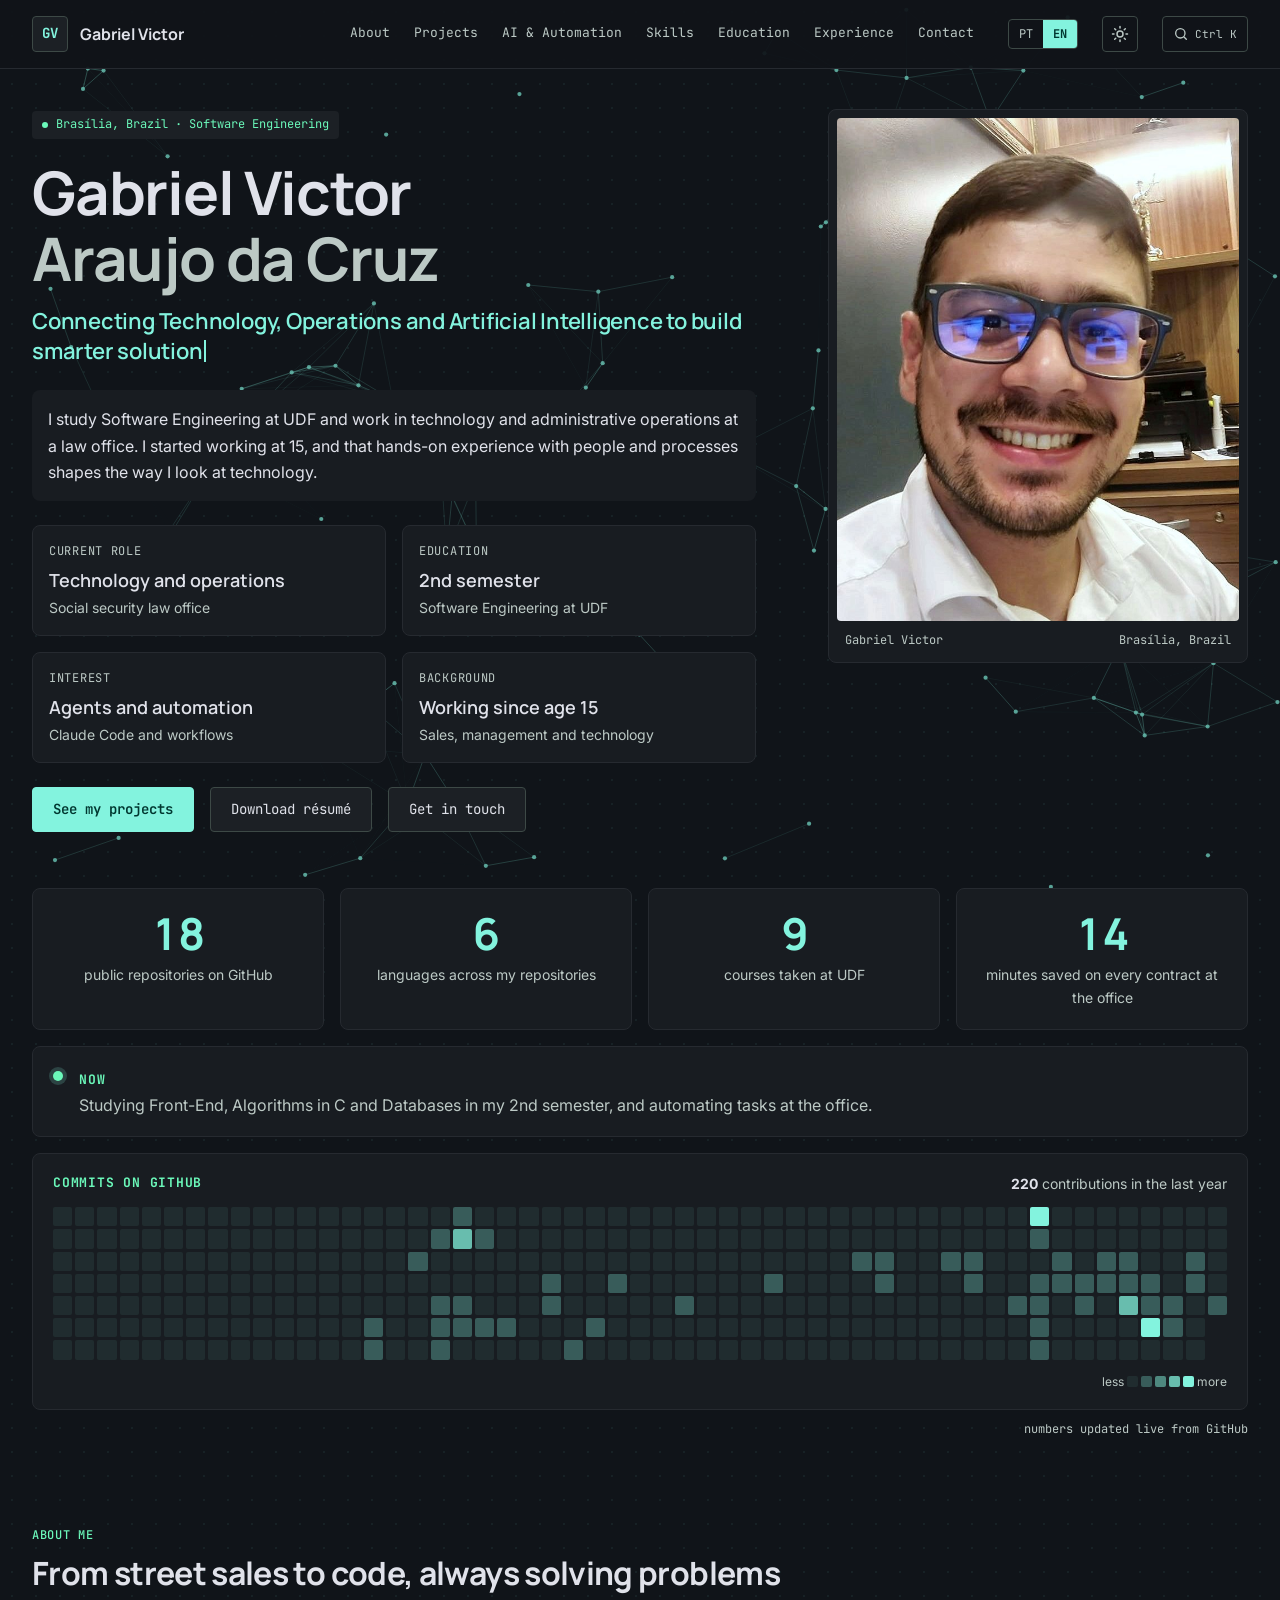
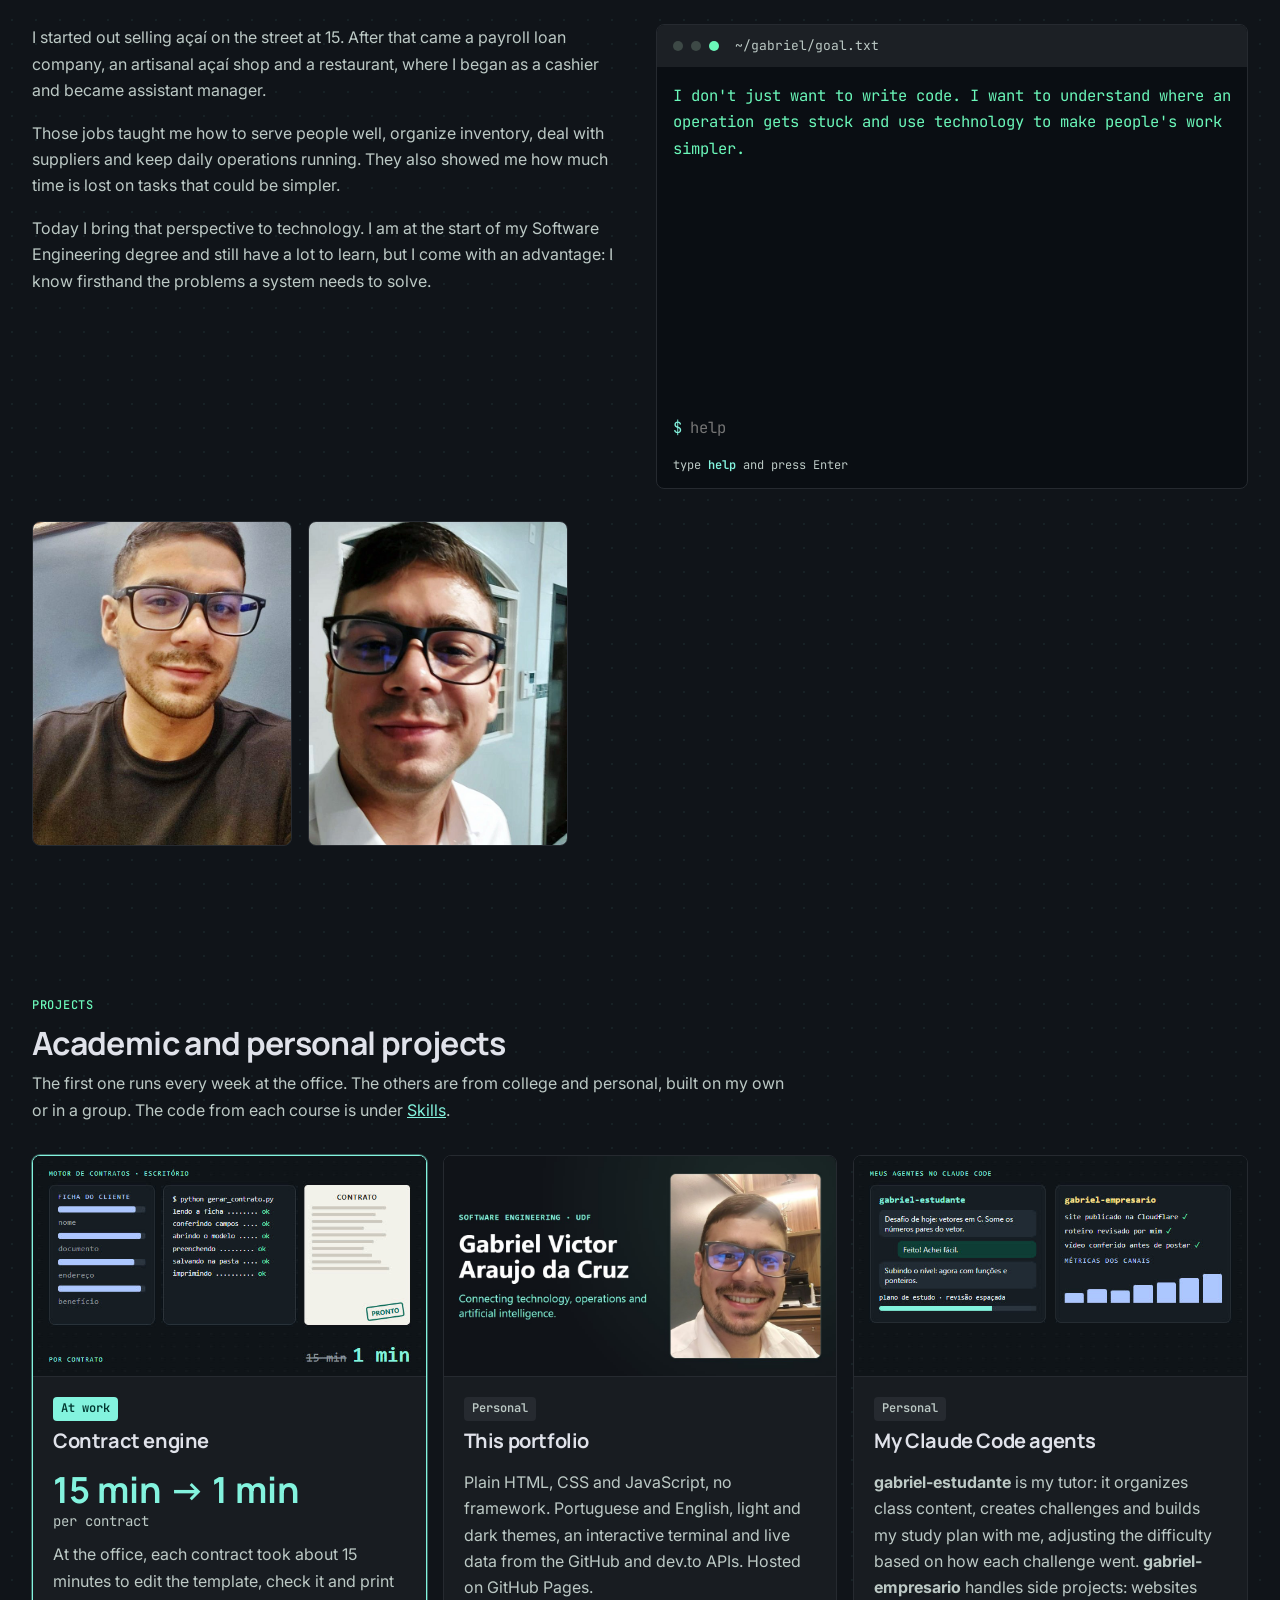
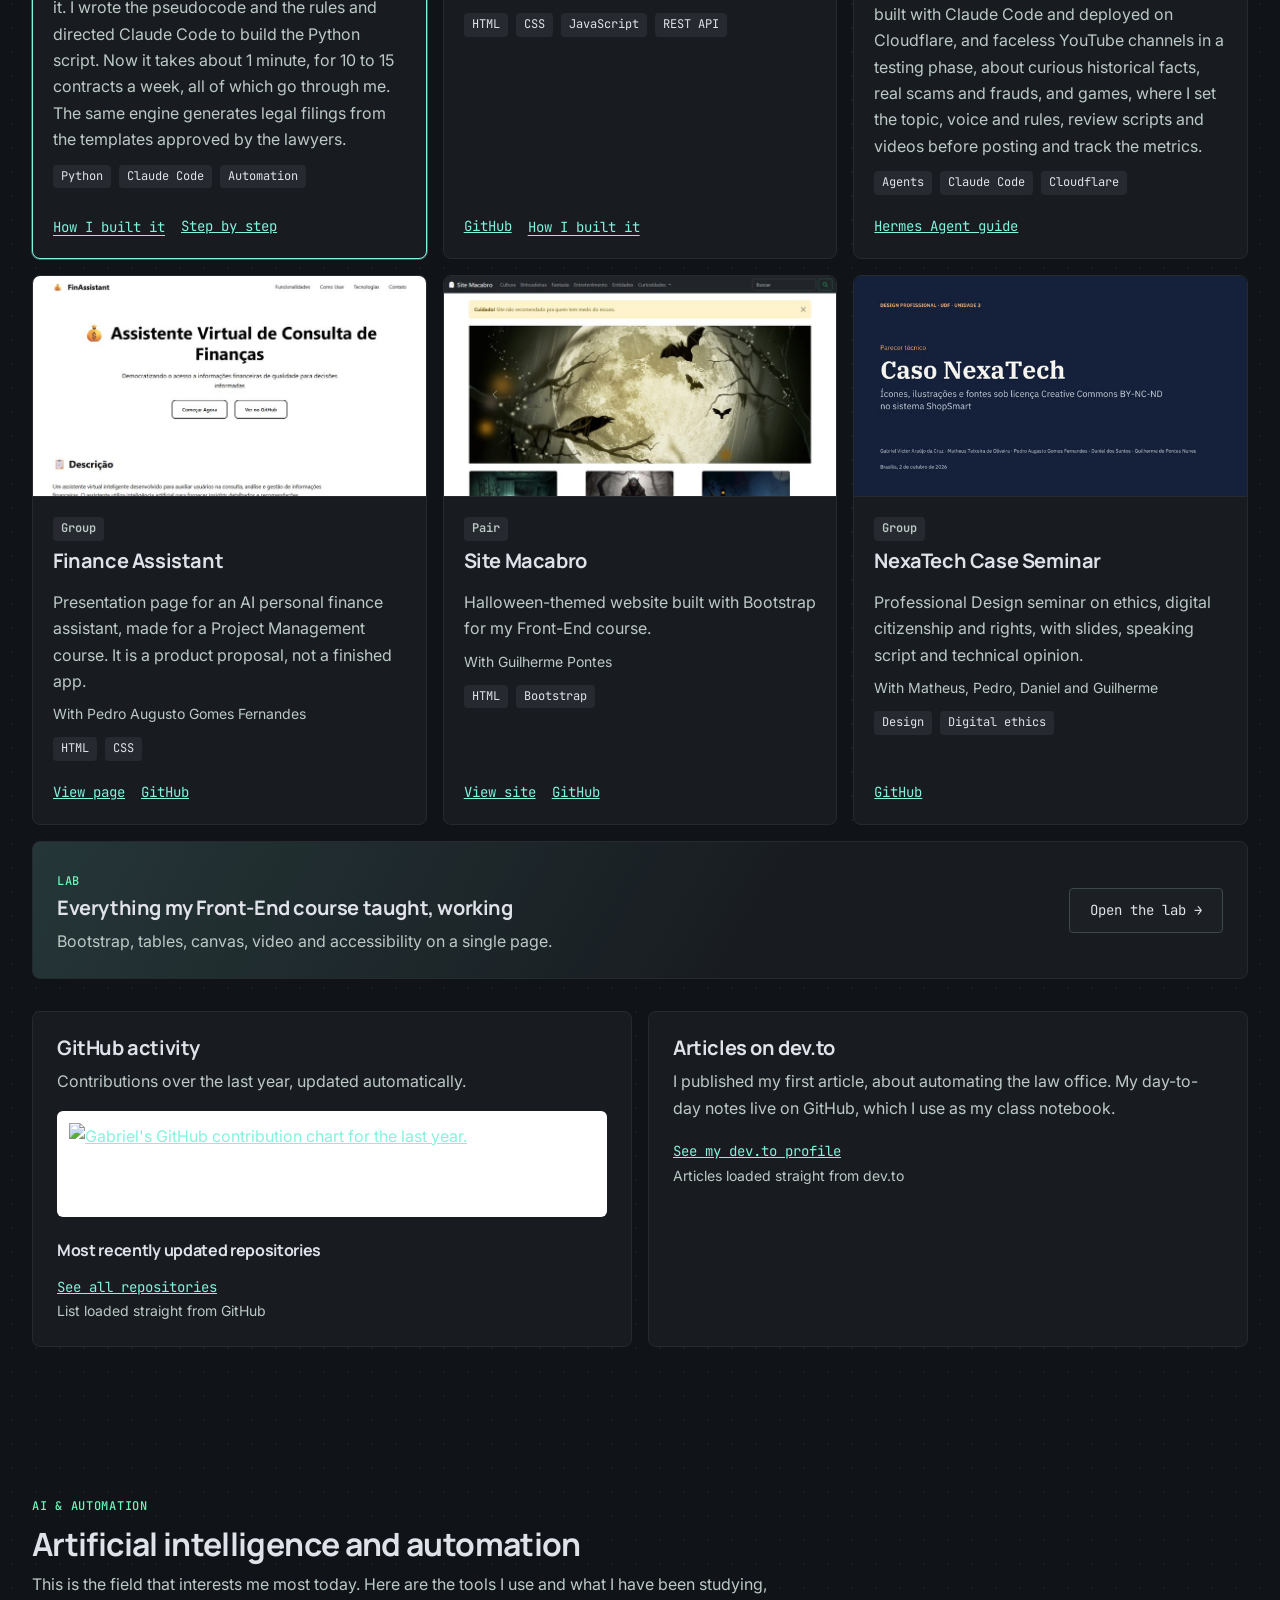
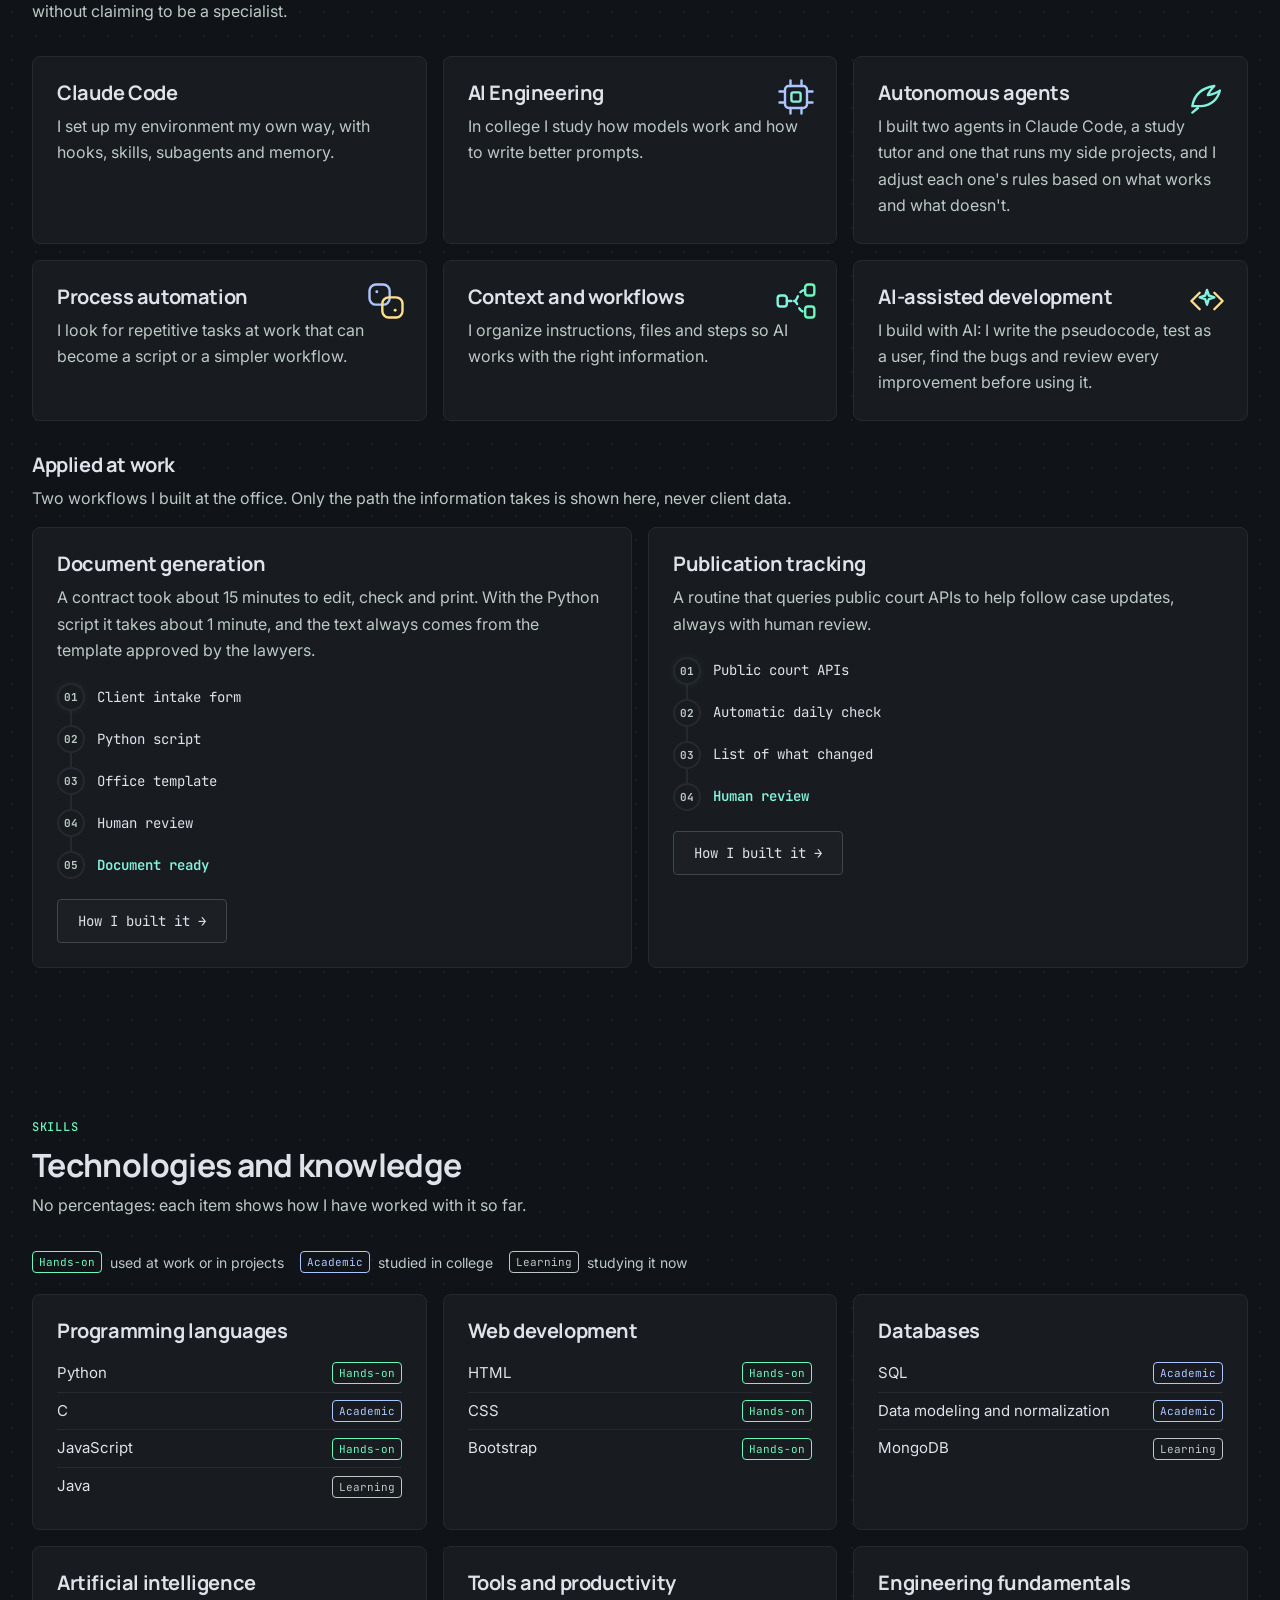
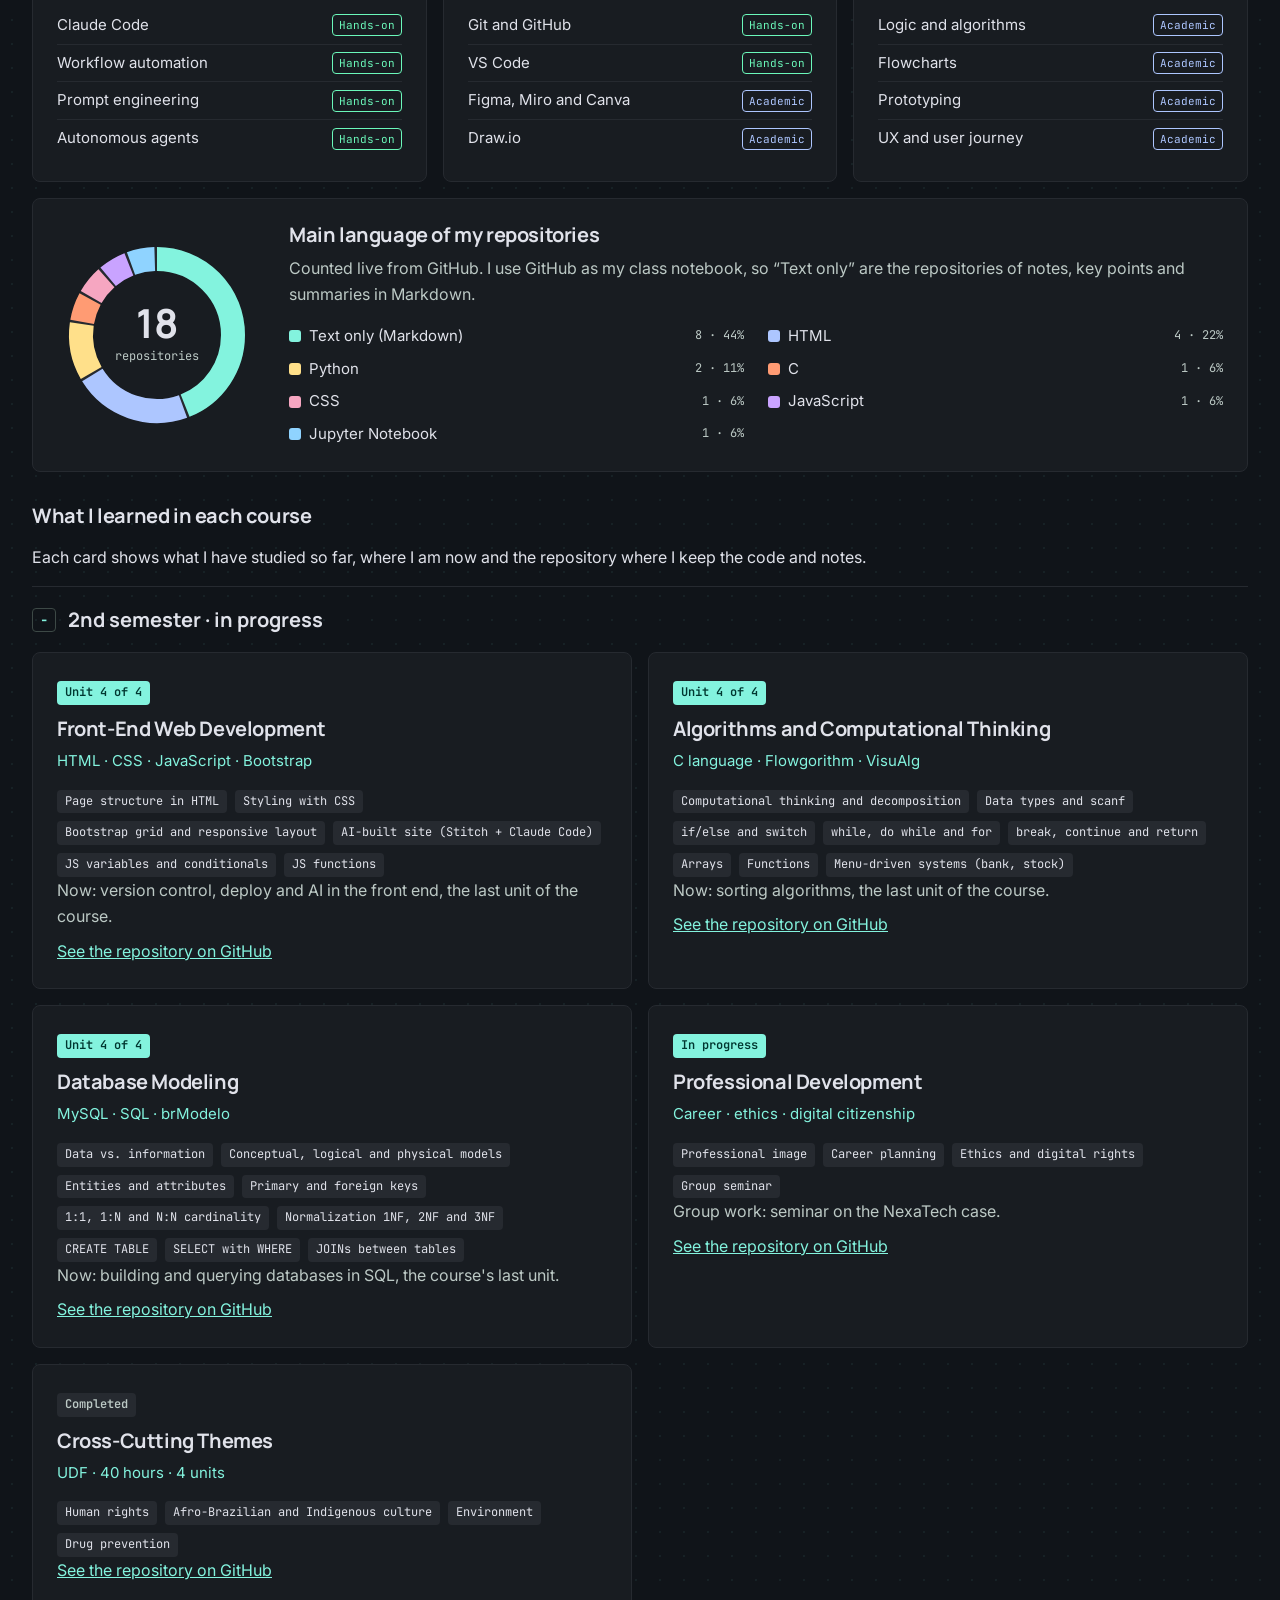
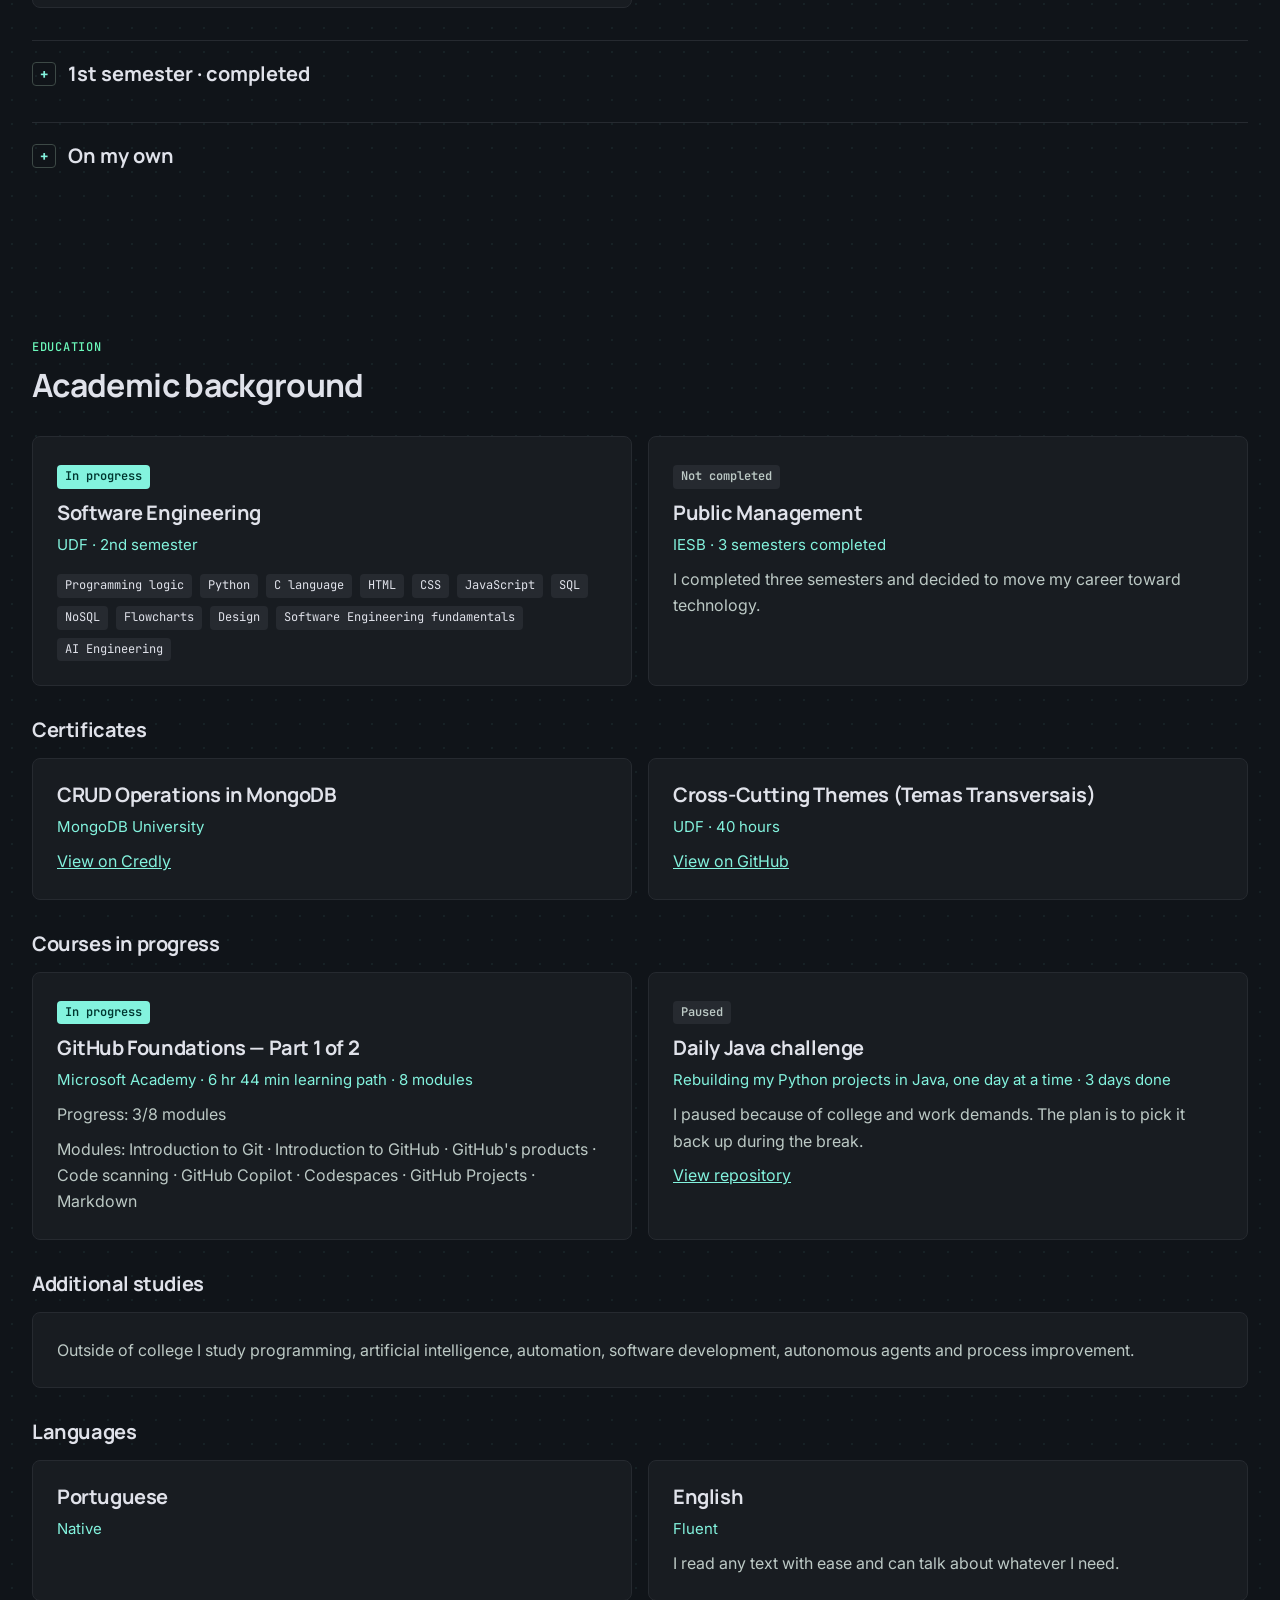
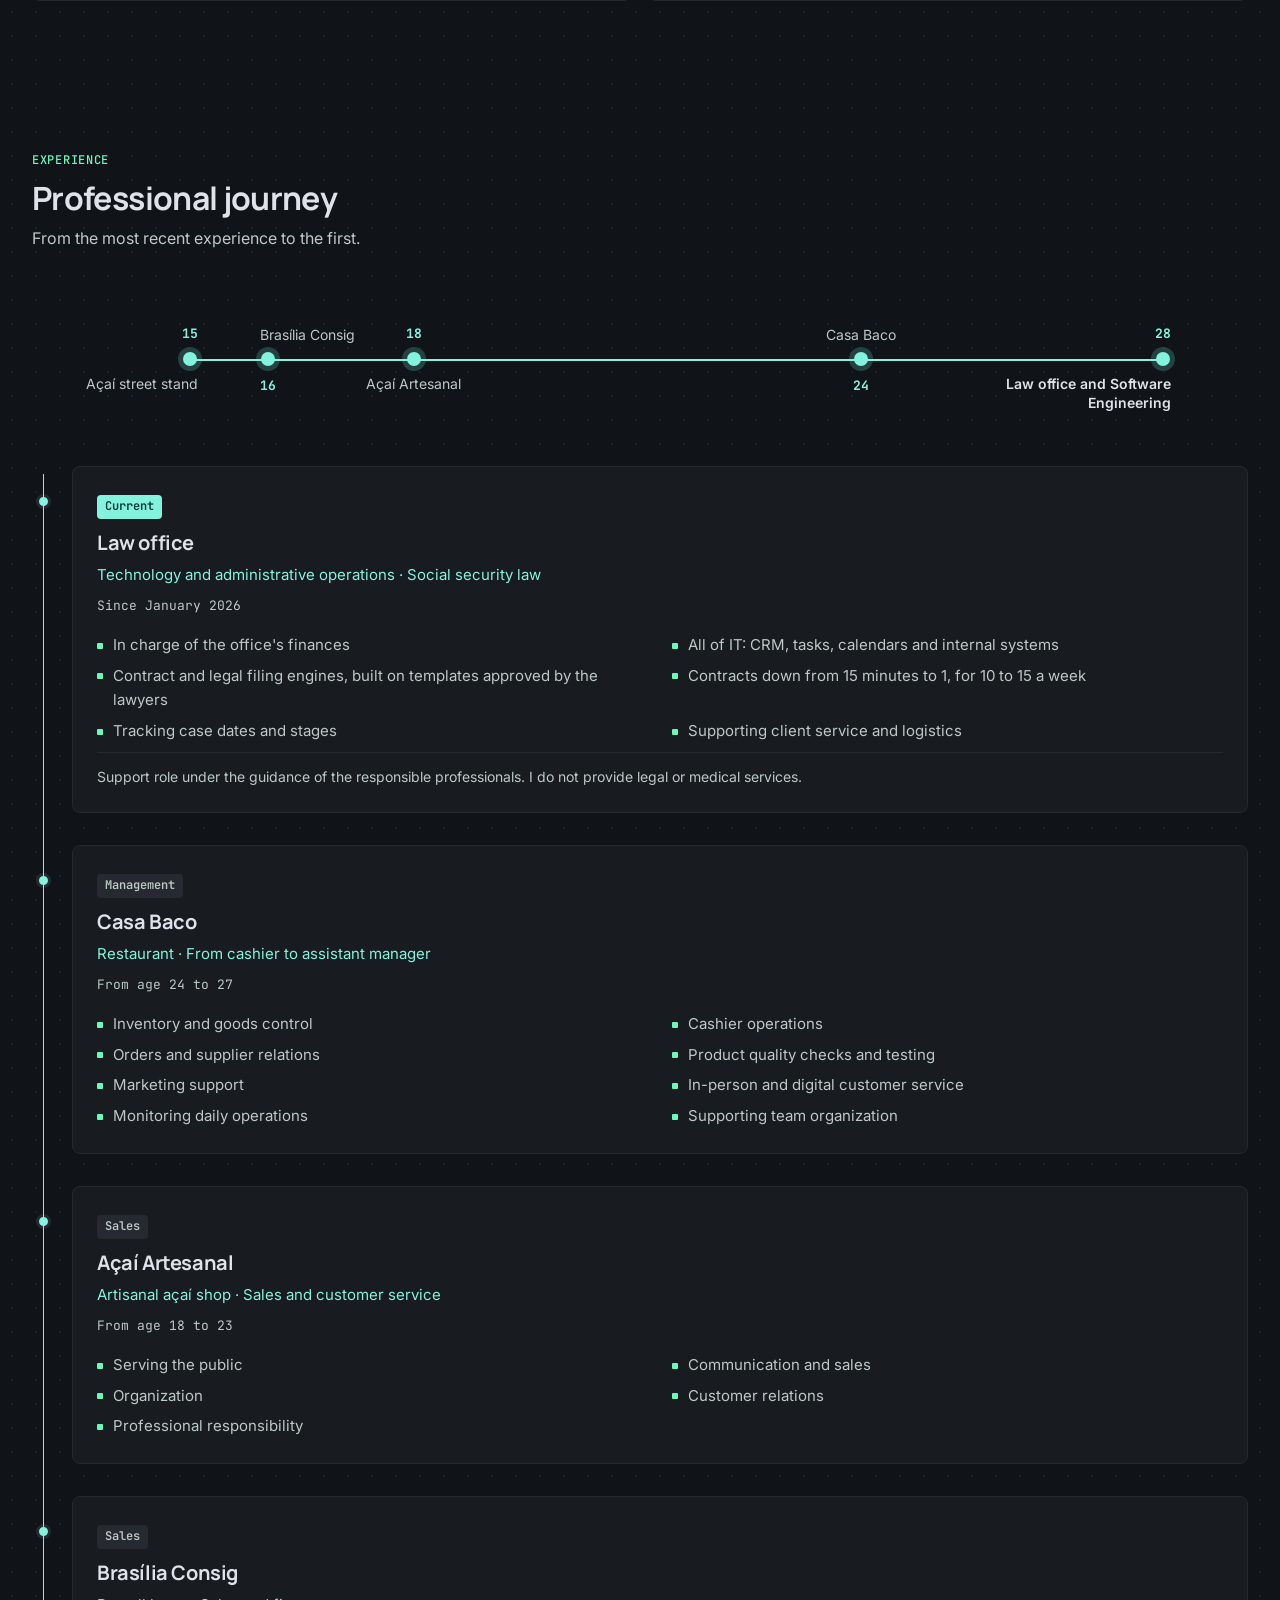
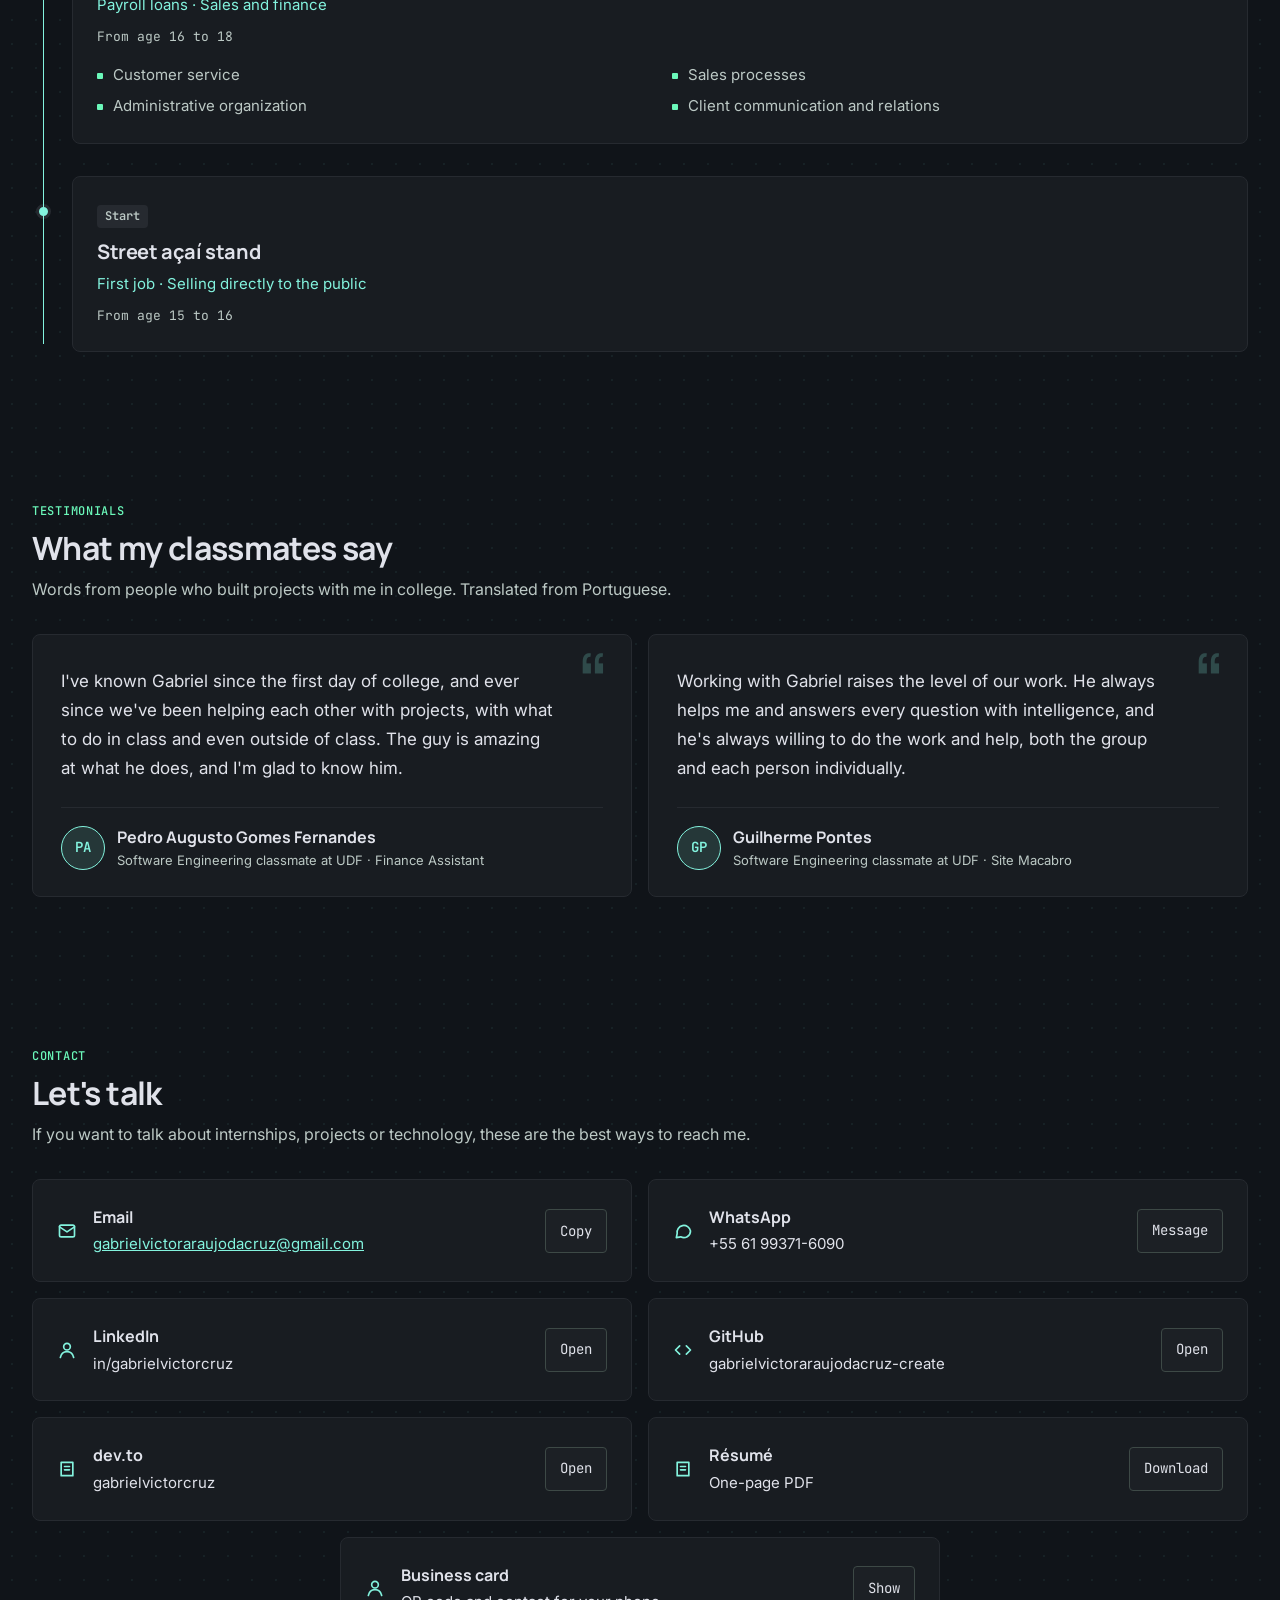
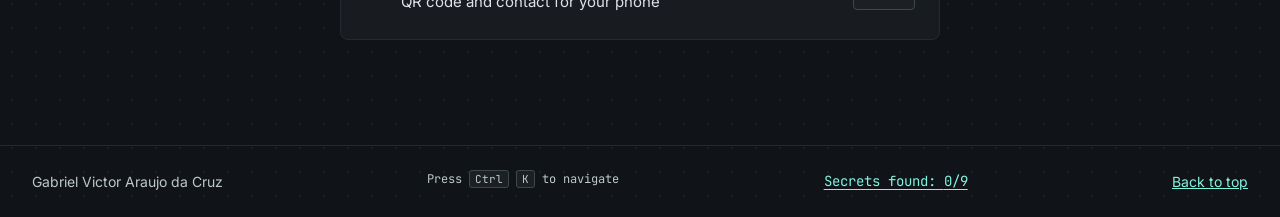
==== commit fba2a331: "Cartão de visita centralizado no contato" ====
--- a/en/index.html
+++ b/en/index.html
@@ -21,7 +21,7 @@
   <link rel="preconnect" href="https://fonts.googleapis.com">
   <link rel="preconnect" href="https://fonts.gstatic.com" crossorigin>
   <link rel="stylesheet" href="https://fonts.googleapis.com/css2?family=Inter:wght@400;500;600&family=JetBrains+Mono:wght@400;500;600&family=Manrope:wght@600;700&display=swap">
-  <link rel="stylesheet" href="../assets/css/style.css?v=21">
+  <link rel="stylesheet" href="../assets/css/style.css?v=22">
   <script src="../assets/js/main.js?v=17" defer></script>
 </head>
 <body>
--- a/assets/css/style.css
+++ b/assets/css/style.css
@@ -2700,3 +2700,11 @@
   font-size: clamp(1.75rem, 3vw, 2.25rem);
   line-height: 1.15;
 }
+
+@media (min-width: 821px) {
+  .contact-list > .contact:last-child:nth-child(odd) {
+    grid-column: 1 / -1;
+    justify-self: center;
+    width: calc(50% - 8px);
+  }
+}
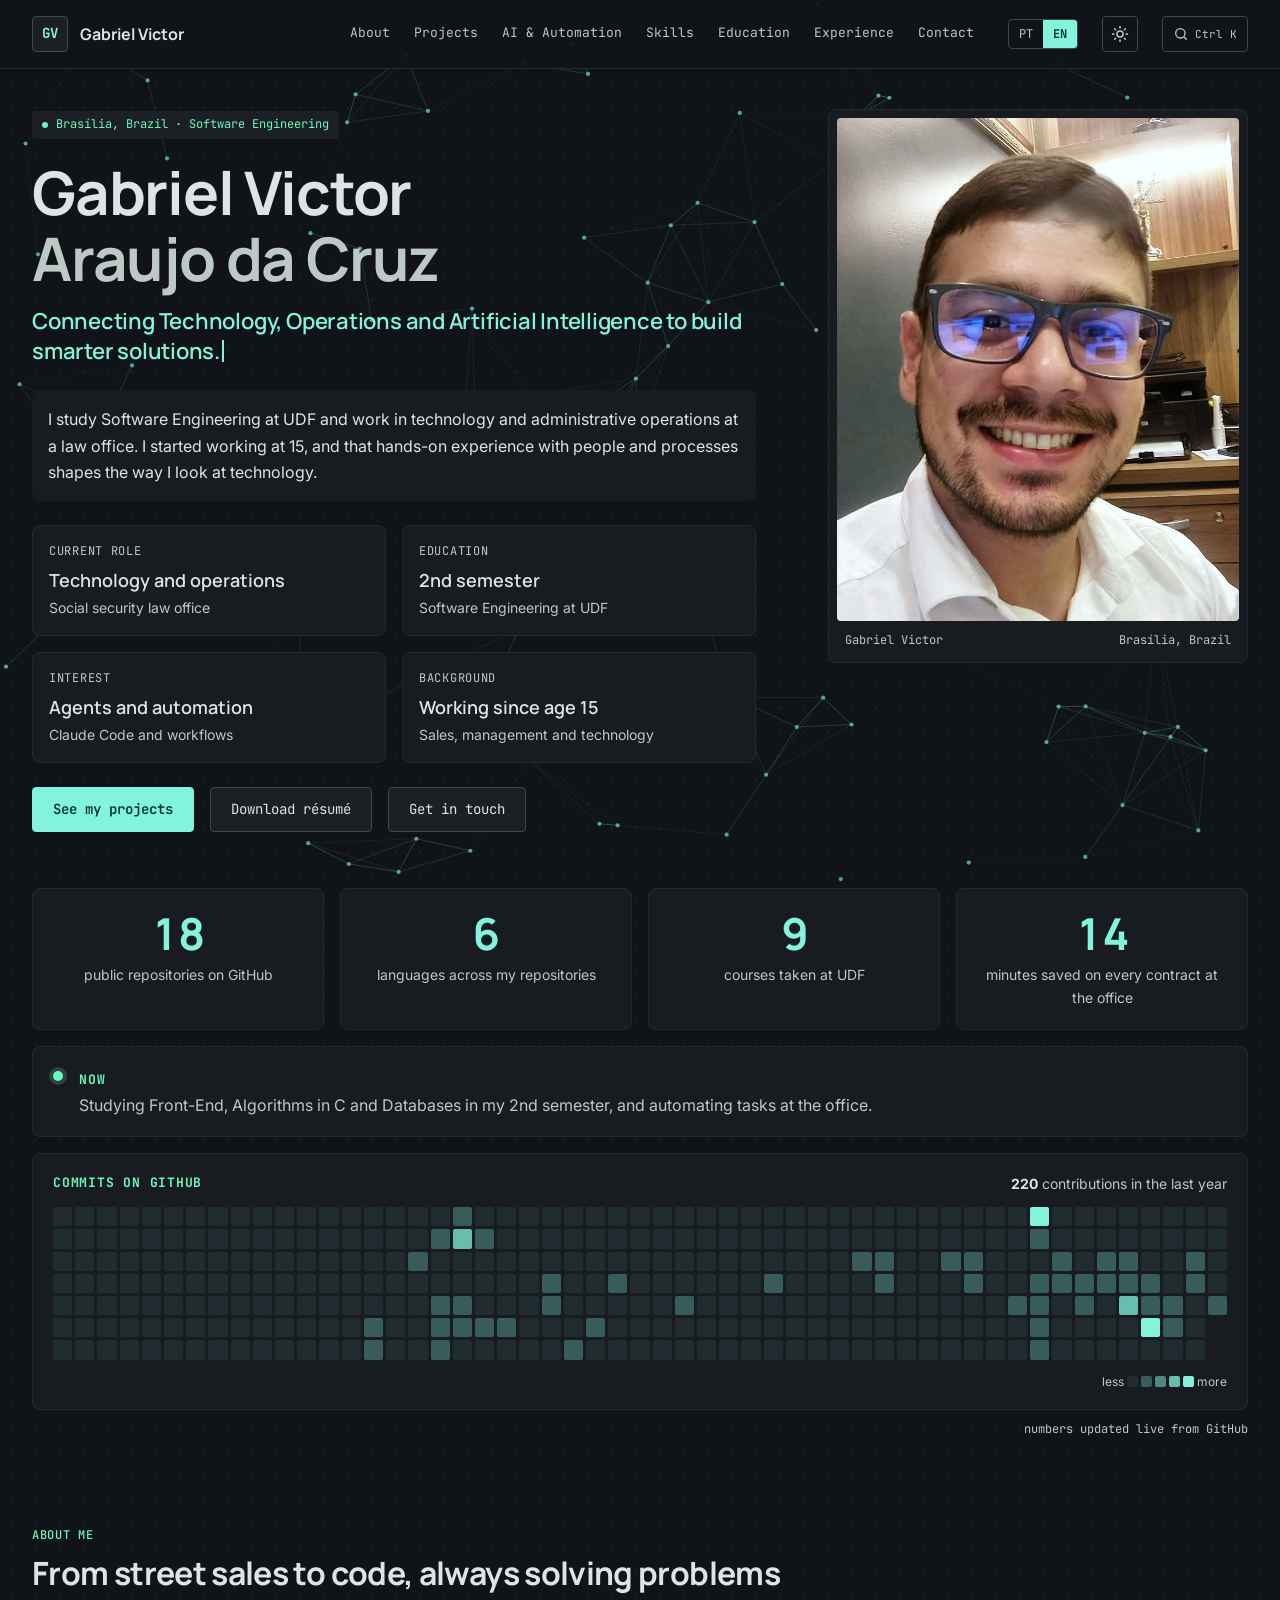
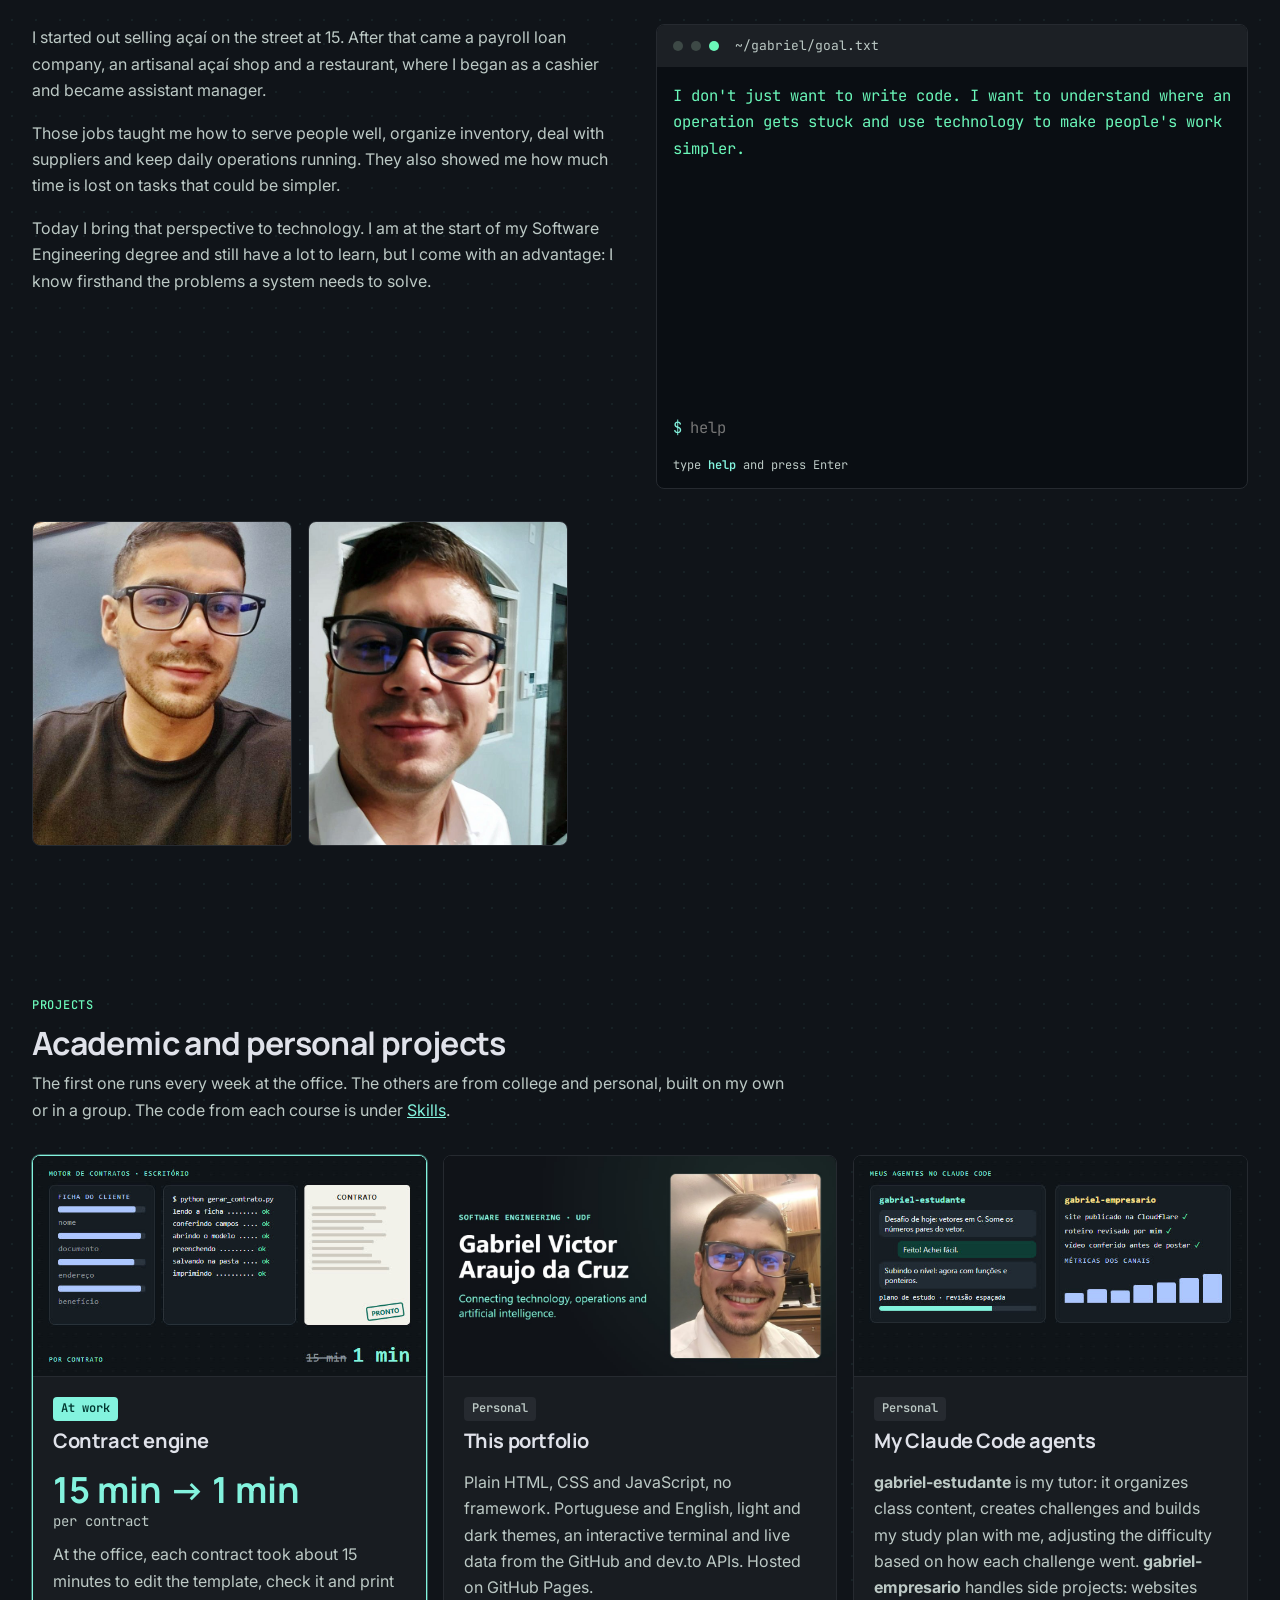
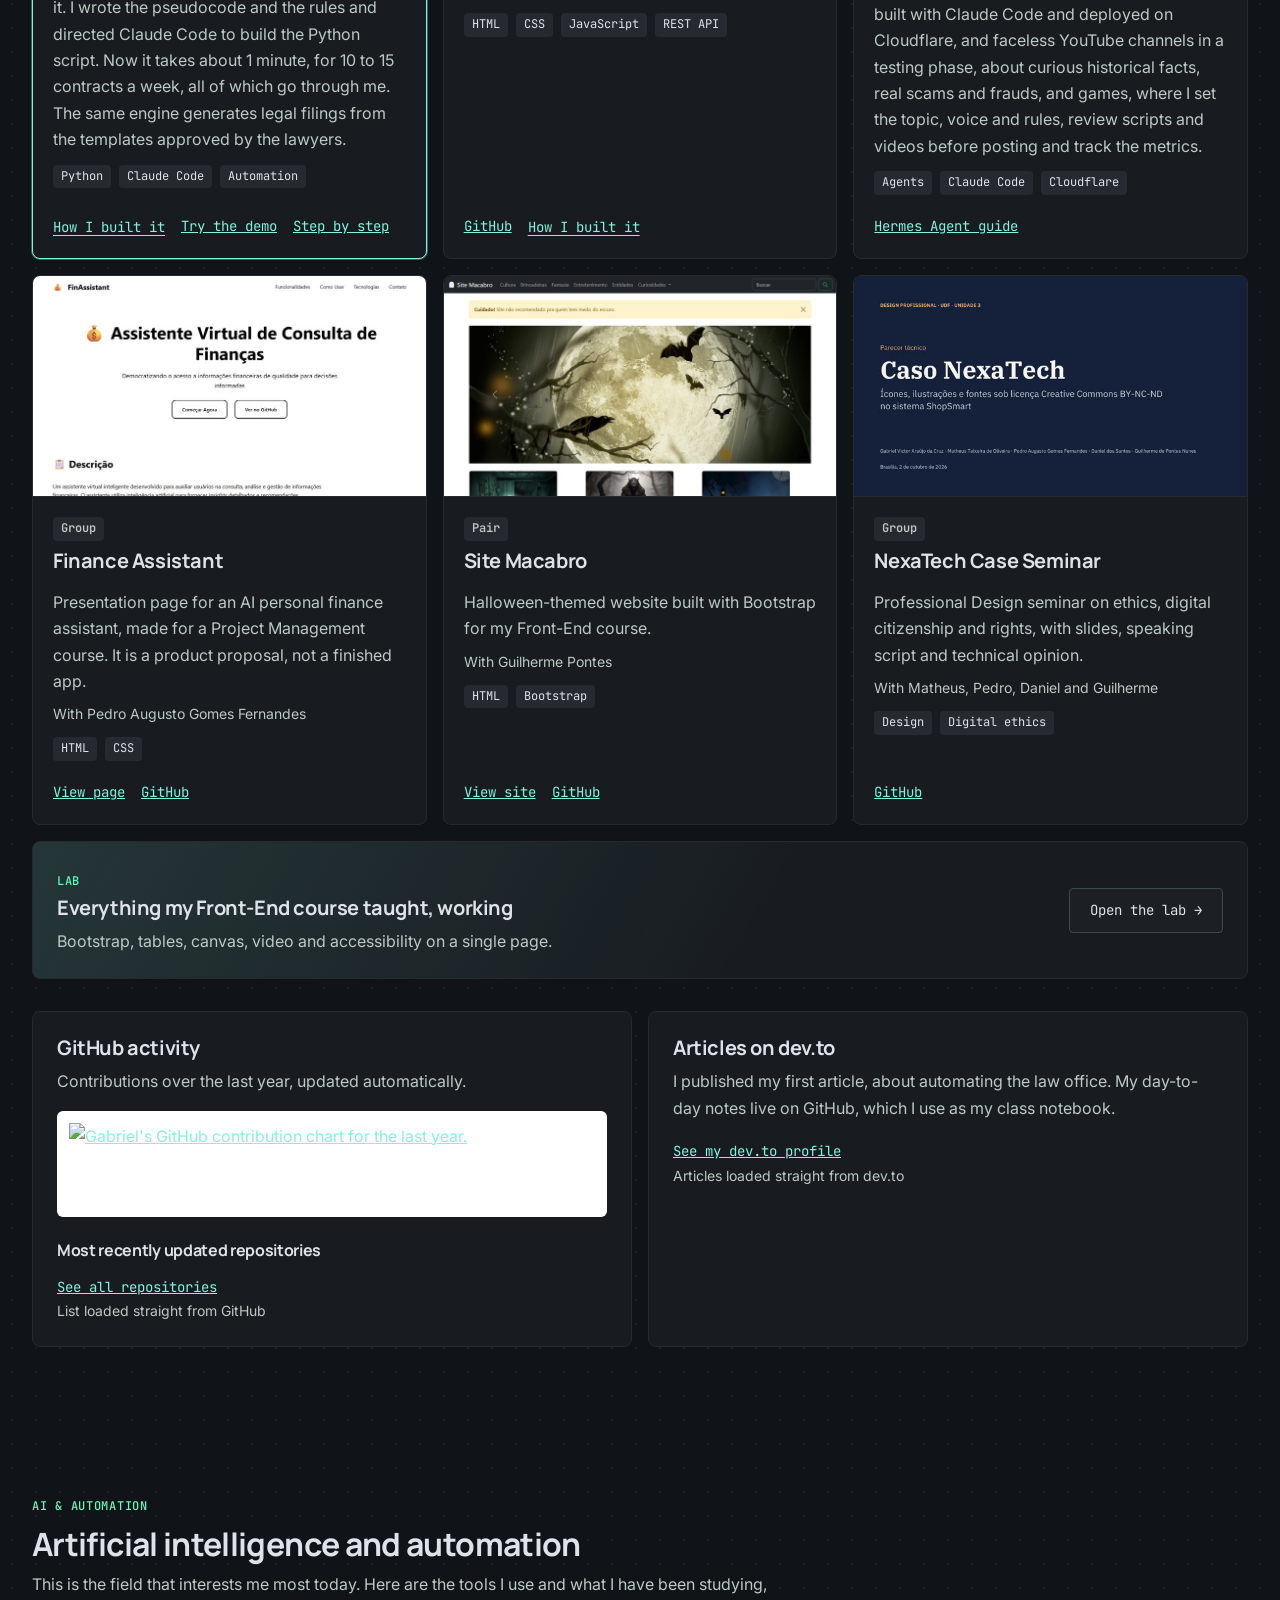
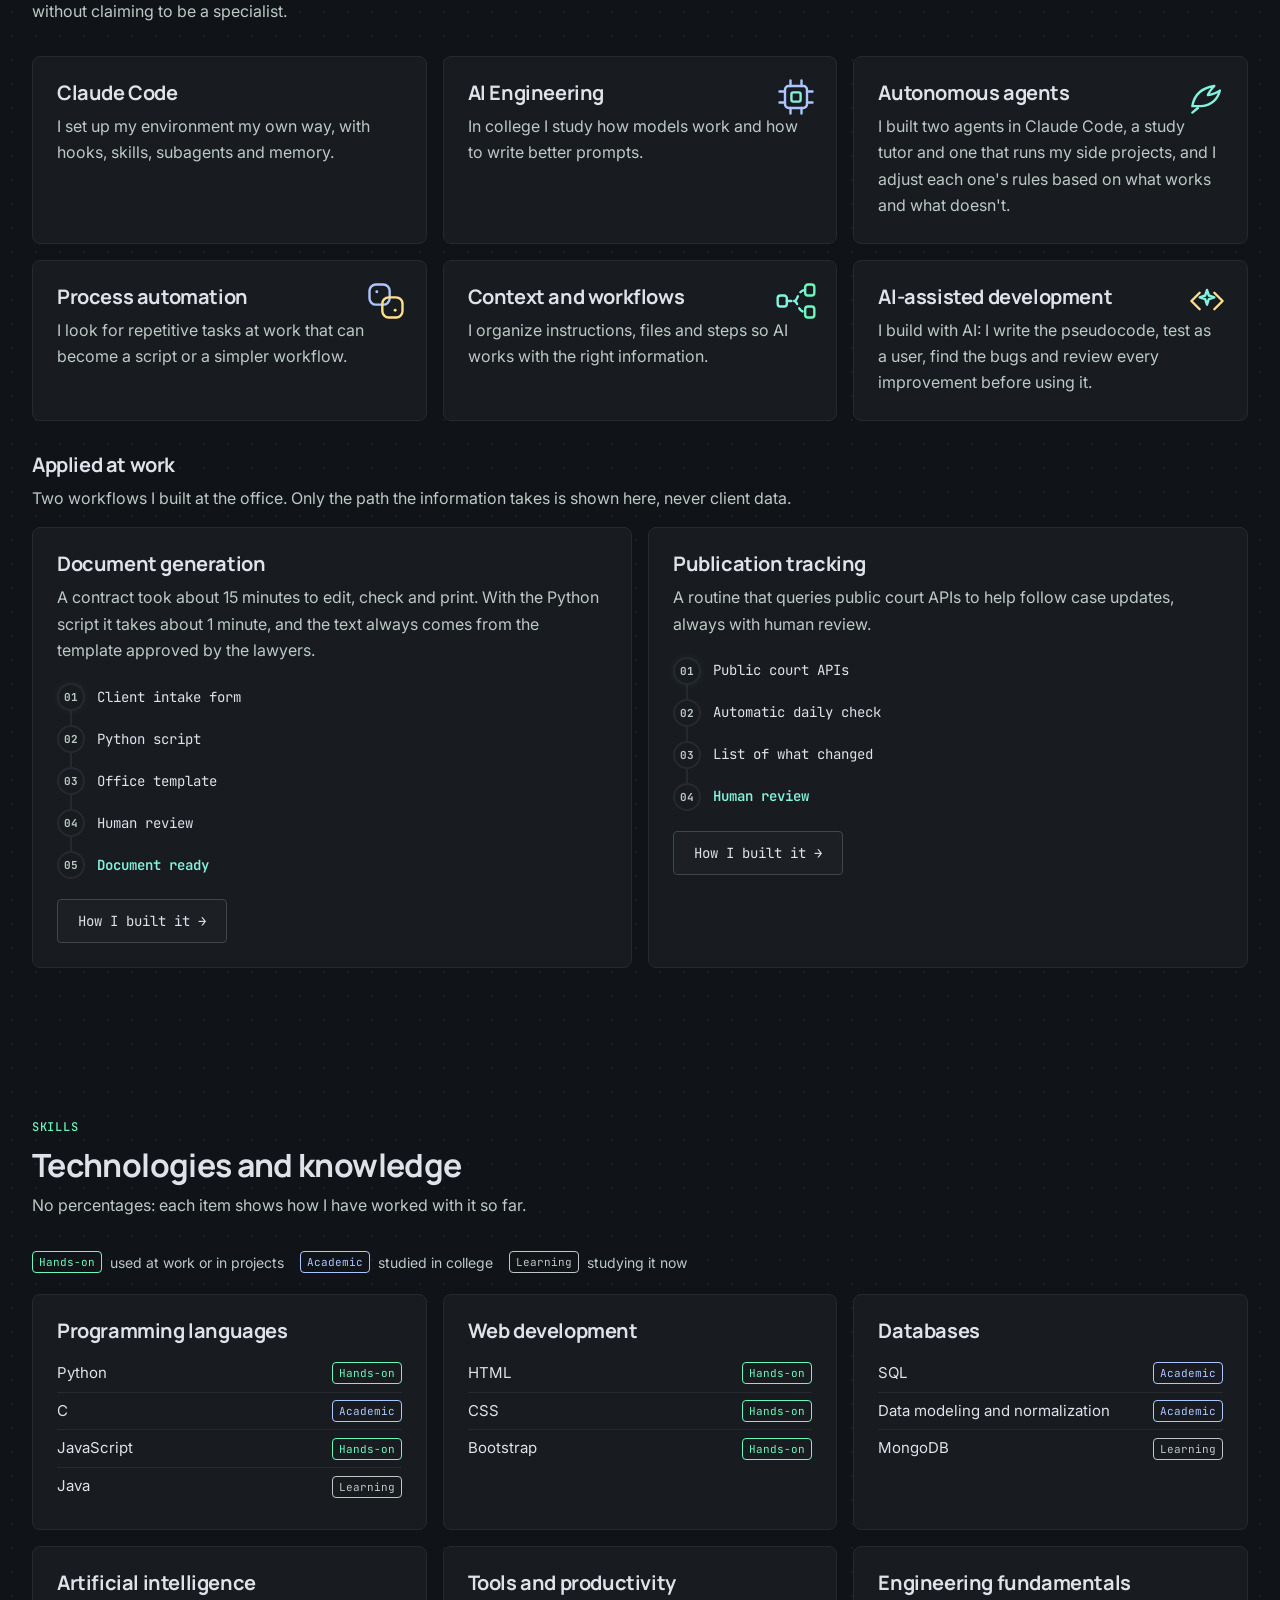
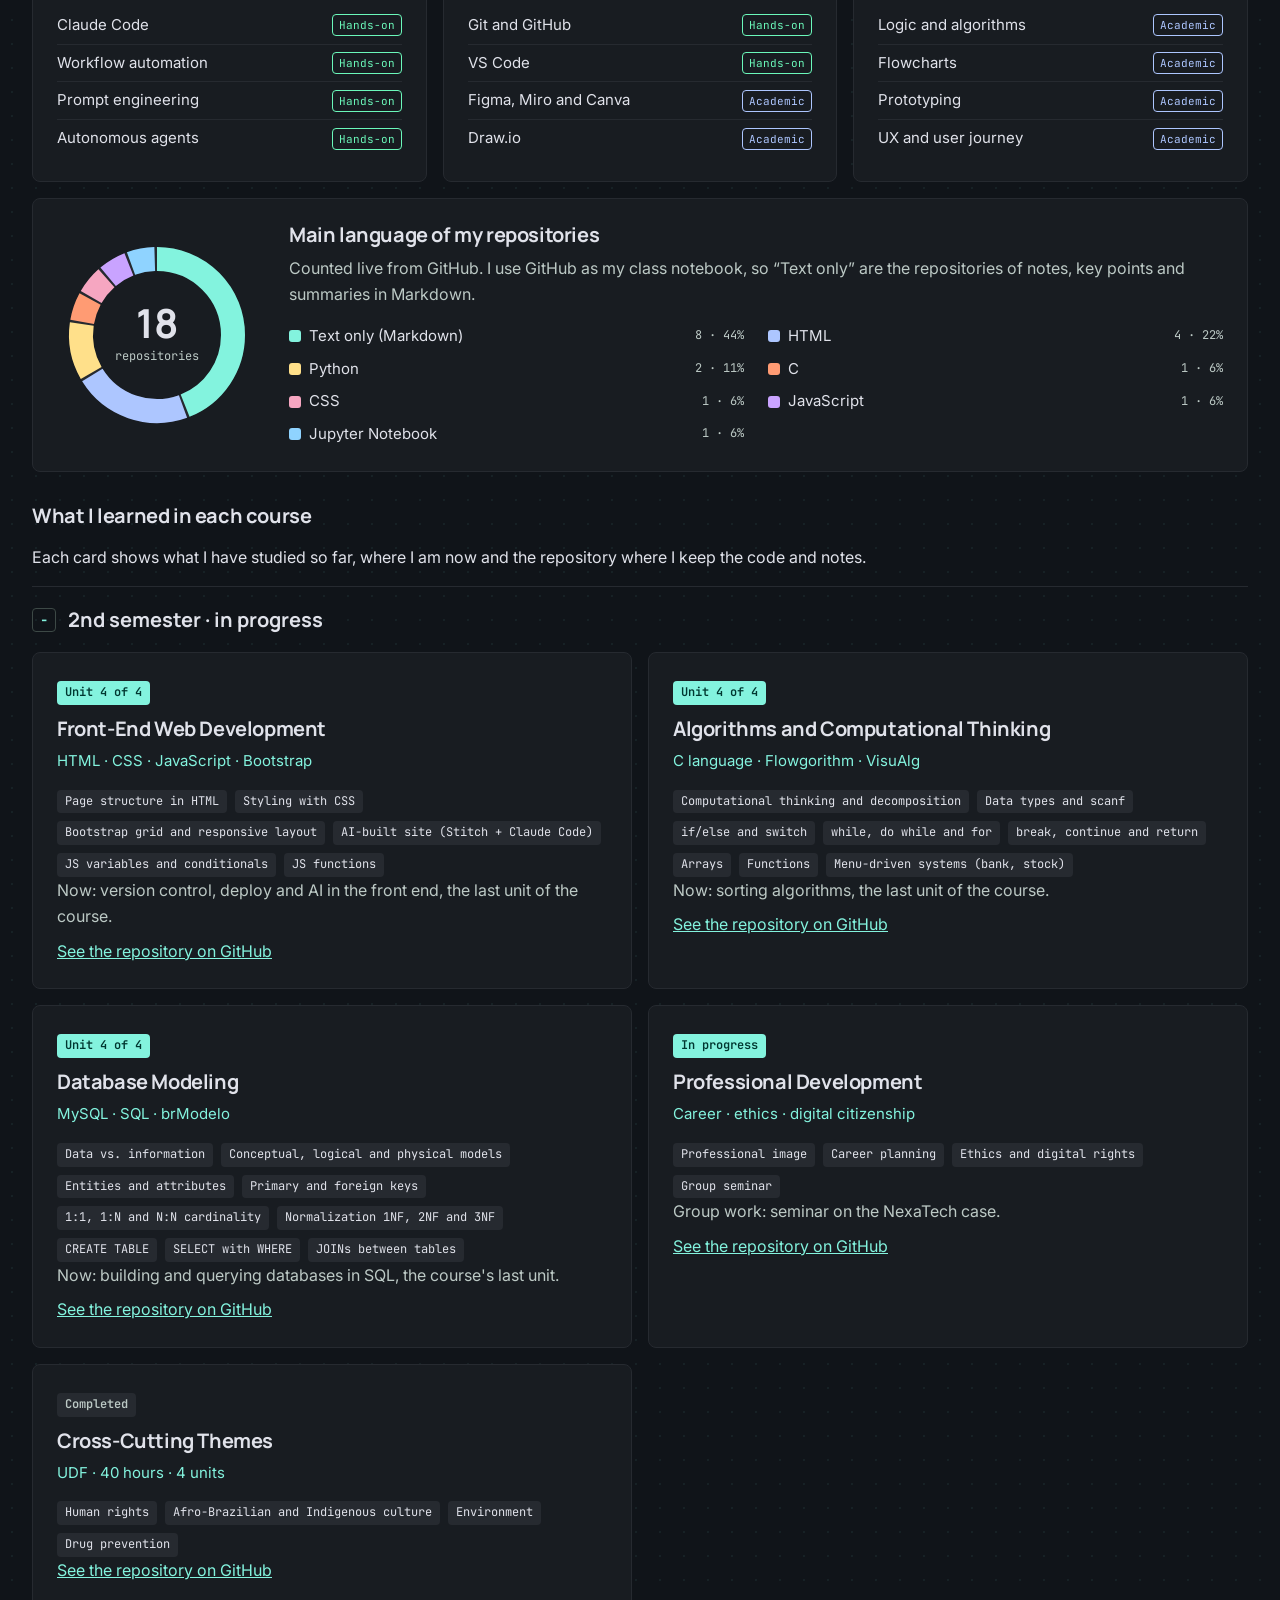
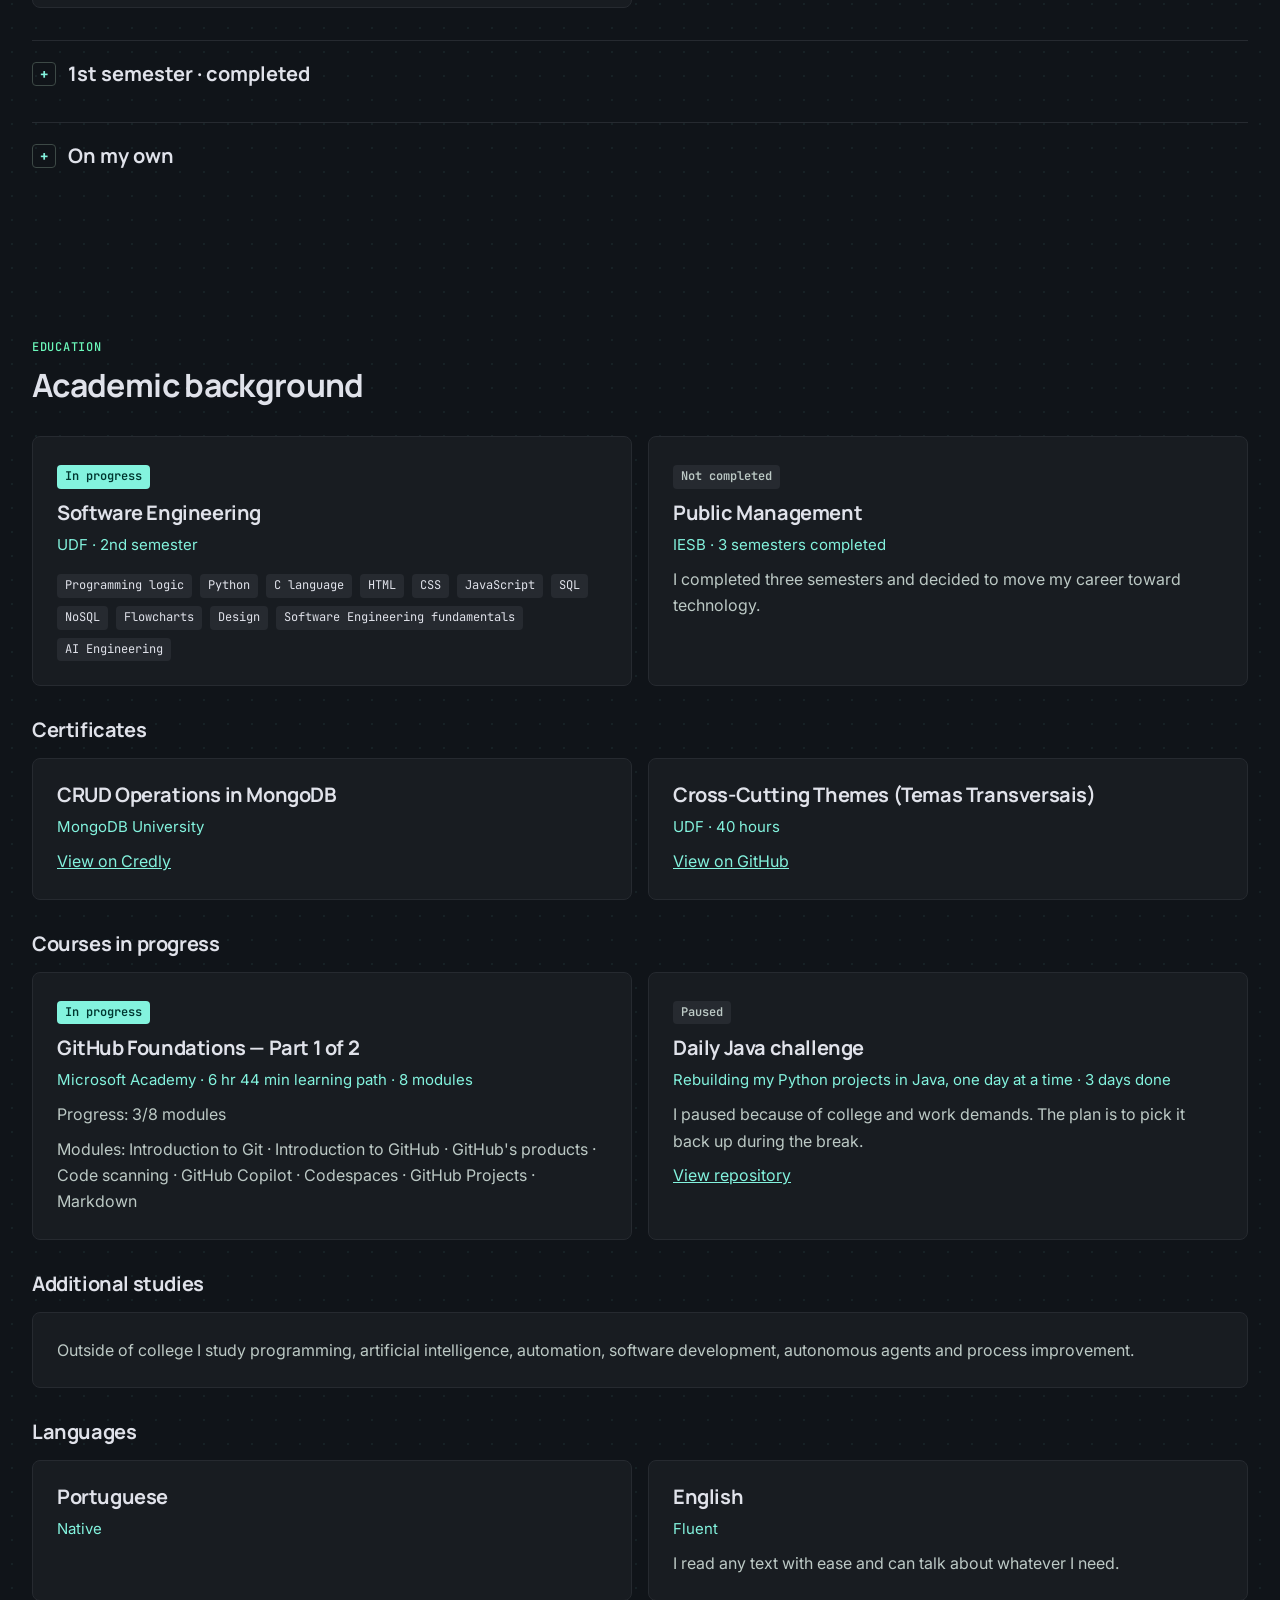
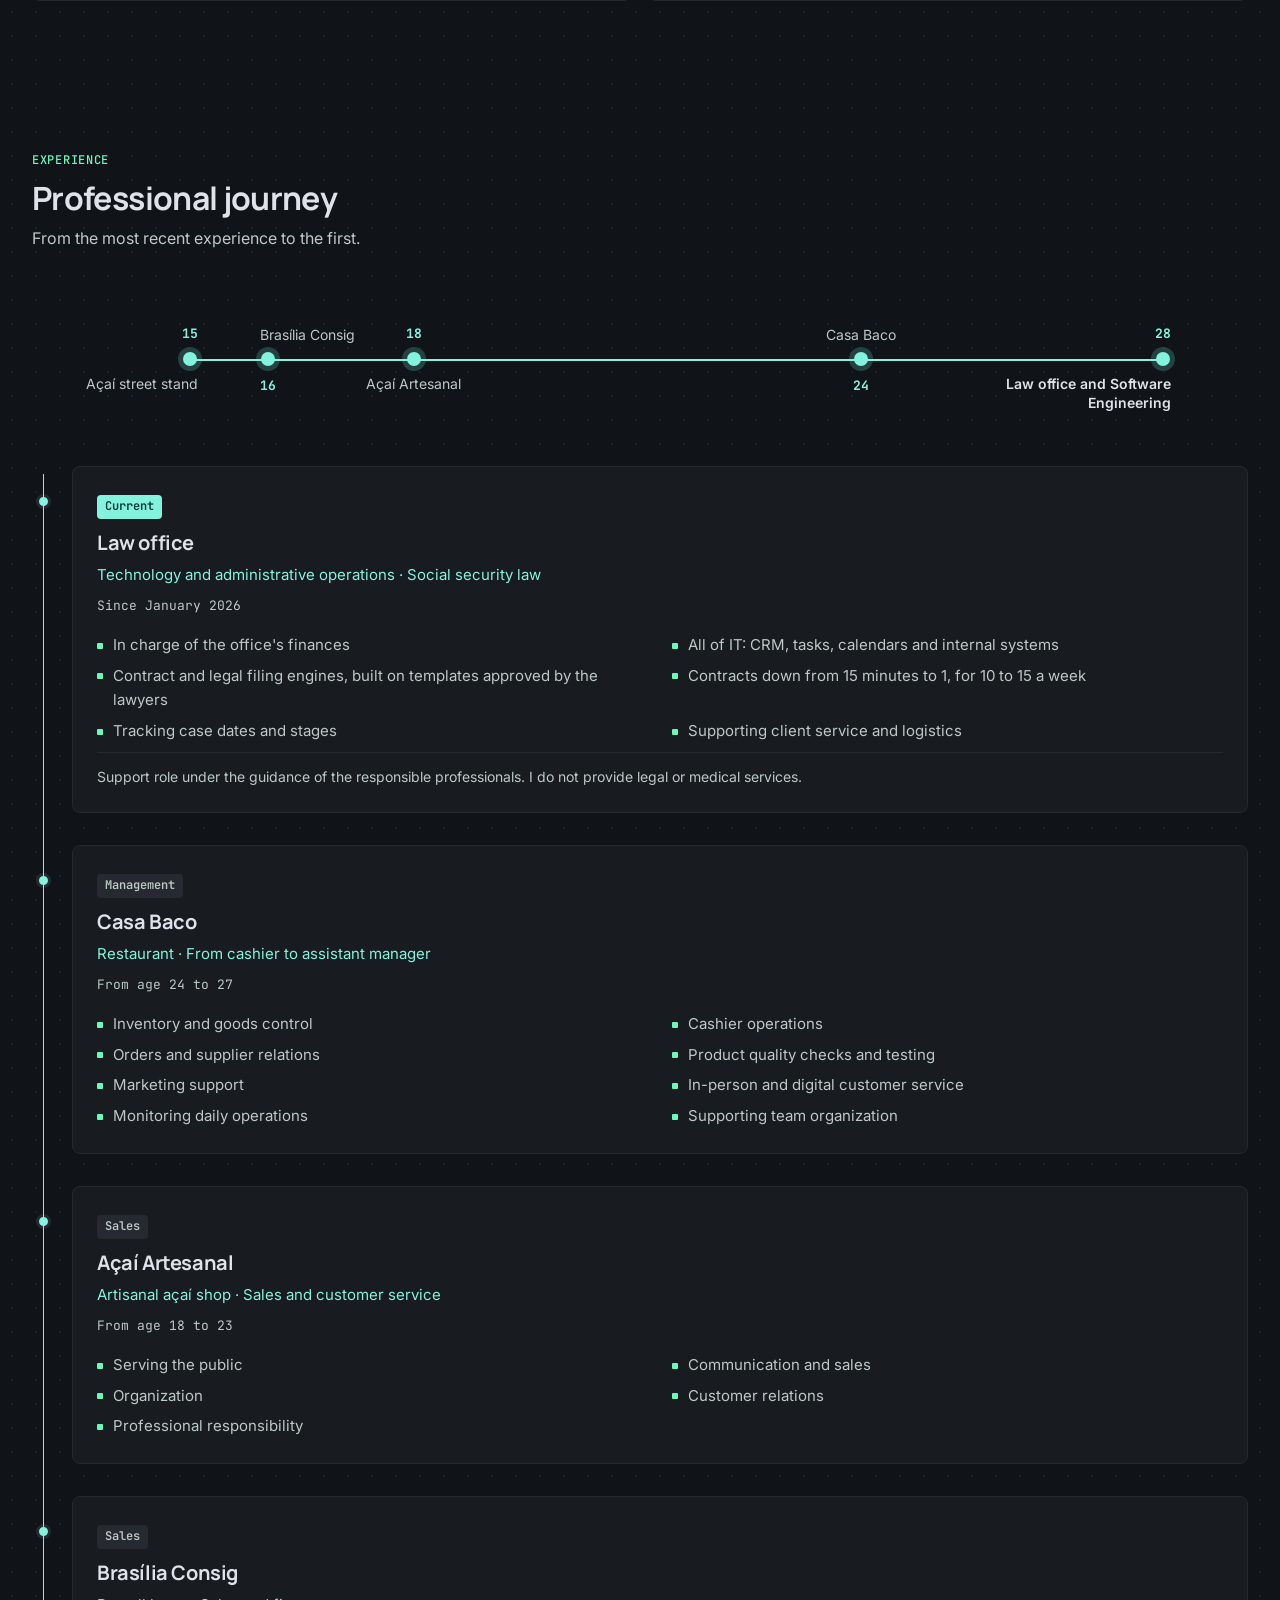
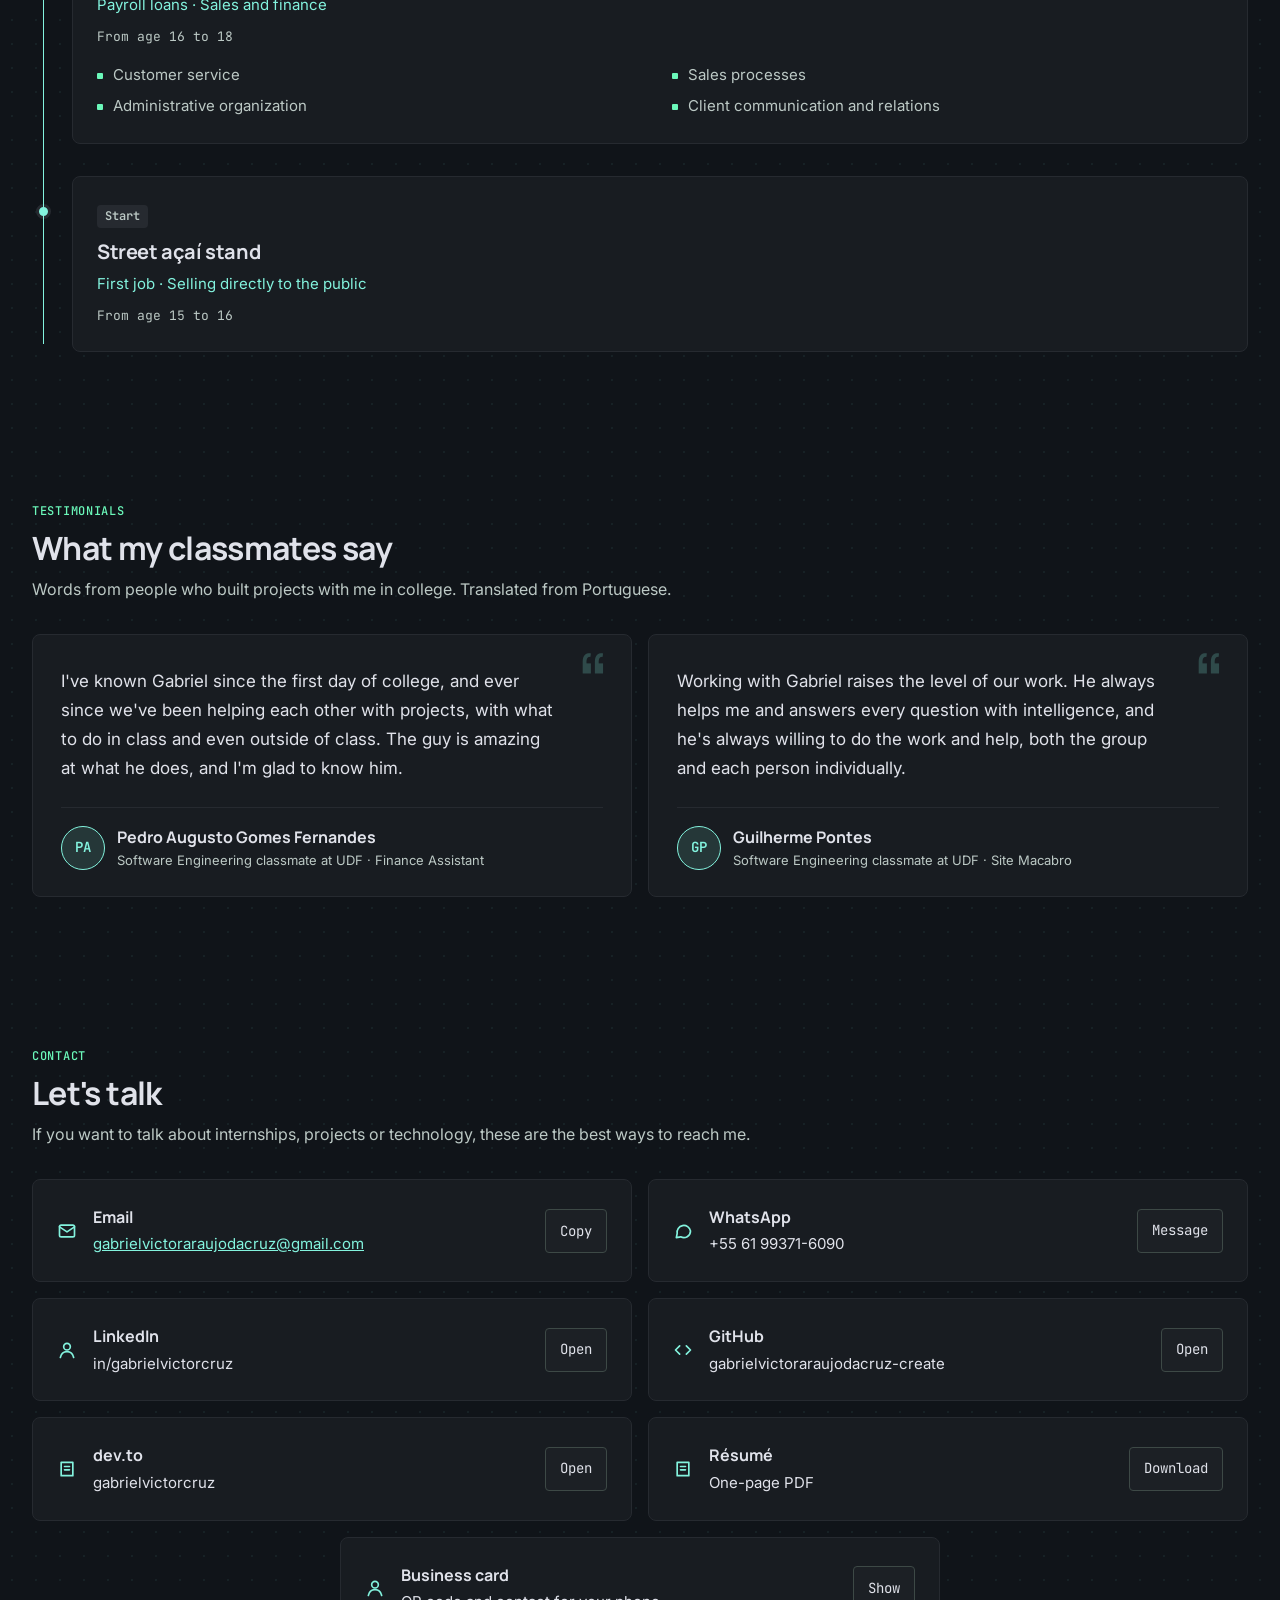
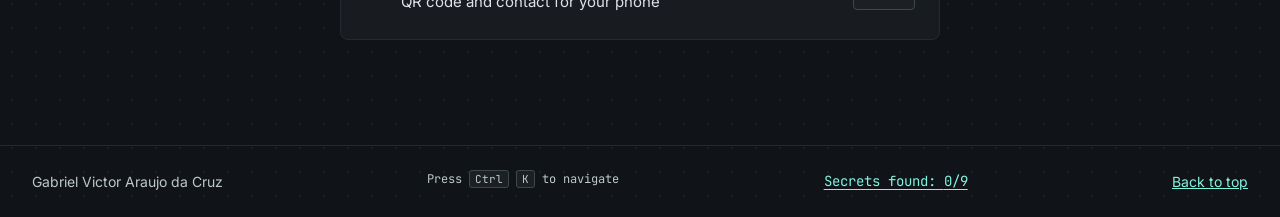
==== commit 78588030: "Demonstração do motor de contratos no laboratório" ====
--- a/en/index.html
+++ b/en/index.html
@@ -150,7 +150,7 @@
             <p class="projeto-numero"><b>15 min → 1 min</b> per contract</p>
             <p>At the office, each contract took about 15 minutes to edit the template, check it and print it. I wrote the pseudocode and the rules and directed Claude Code to build the Python script. Now it takes about 1 minute, for 10 to 15 contracts a week, all of which go through me. The same engine generates legal filings from the templates approved by the lawyers.</p>
             <div class="subject-list"><span class="tag">Python</span><span class="tag">Claude Code</span><span class="tag">Automation</span></div>
-            <div class="project-links"><button class="link-btn" type="button" data-caso="caso-documentos">How I built it</button><a href="lab.html#bastidores">Step by step</a></div>
+            <div class="project-links"><button class="link-btn" type="button" data-caso="caso-documentos">How I built it</button><a href="lab.html#demo-motor">Try the demo</a><a href="lab.html#bastidores">Step by step</a></div>
           </div>
         </article>
         <article class="card project" data-category="web">
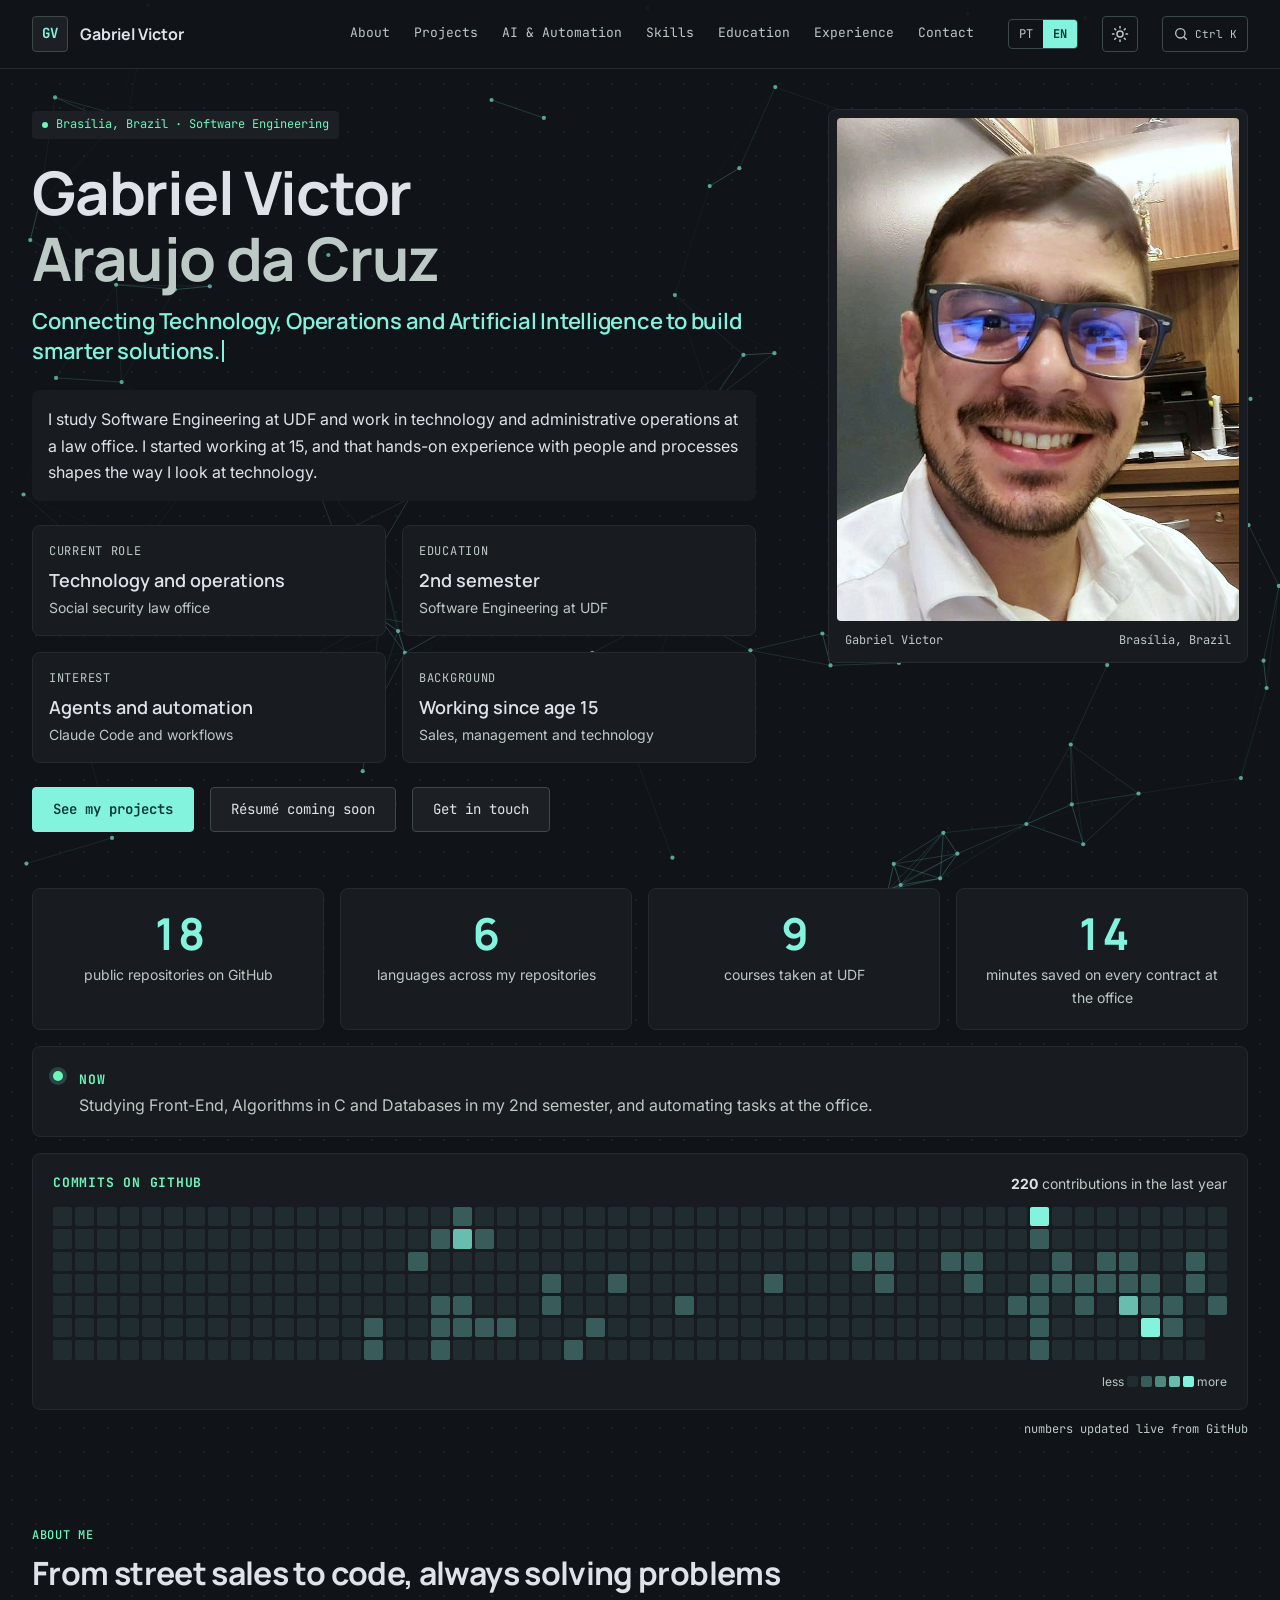
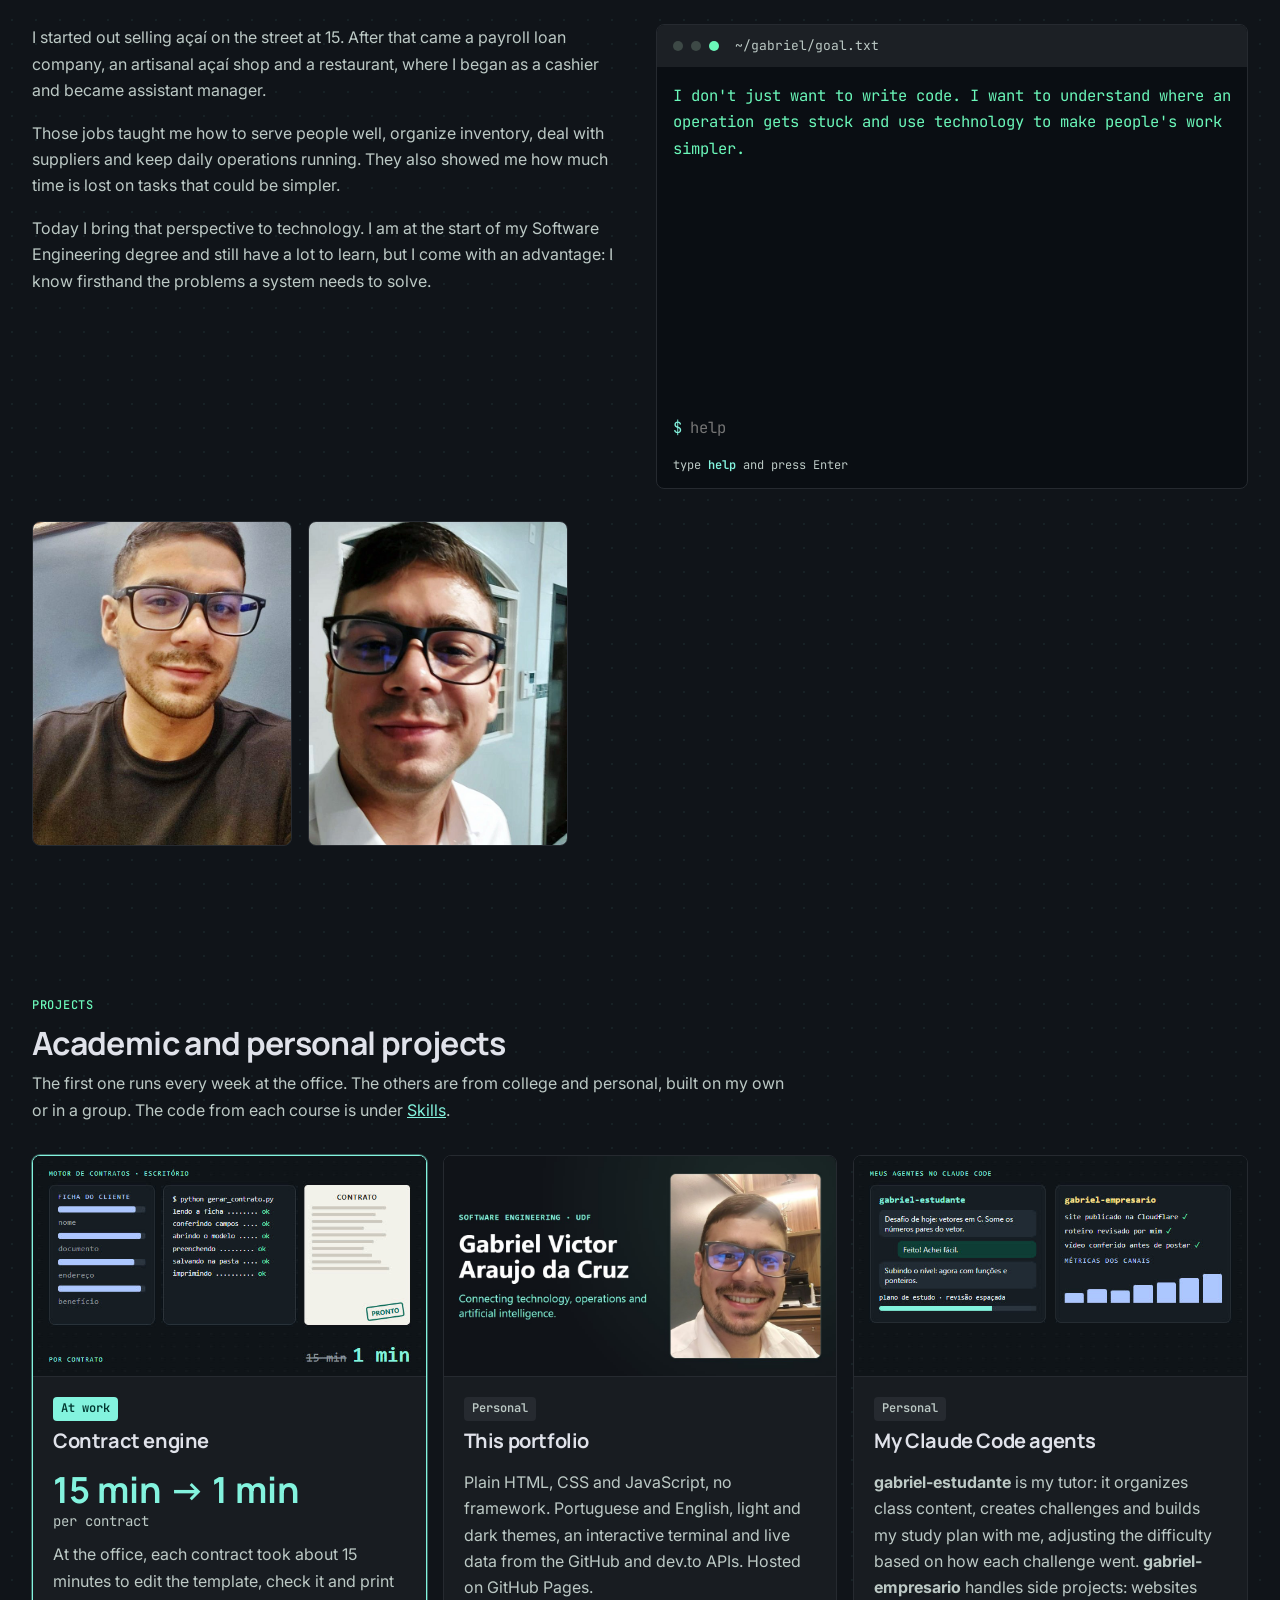
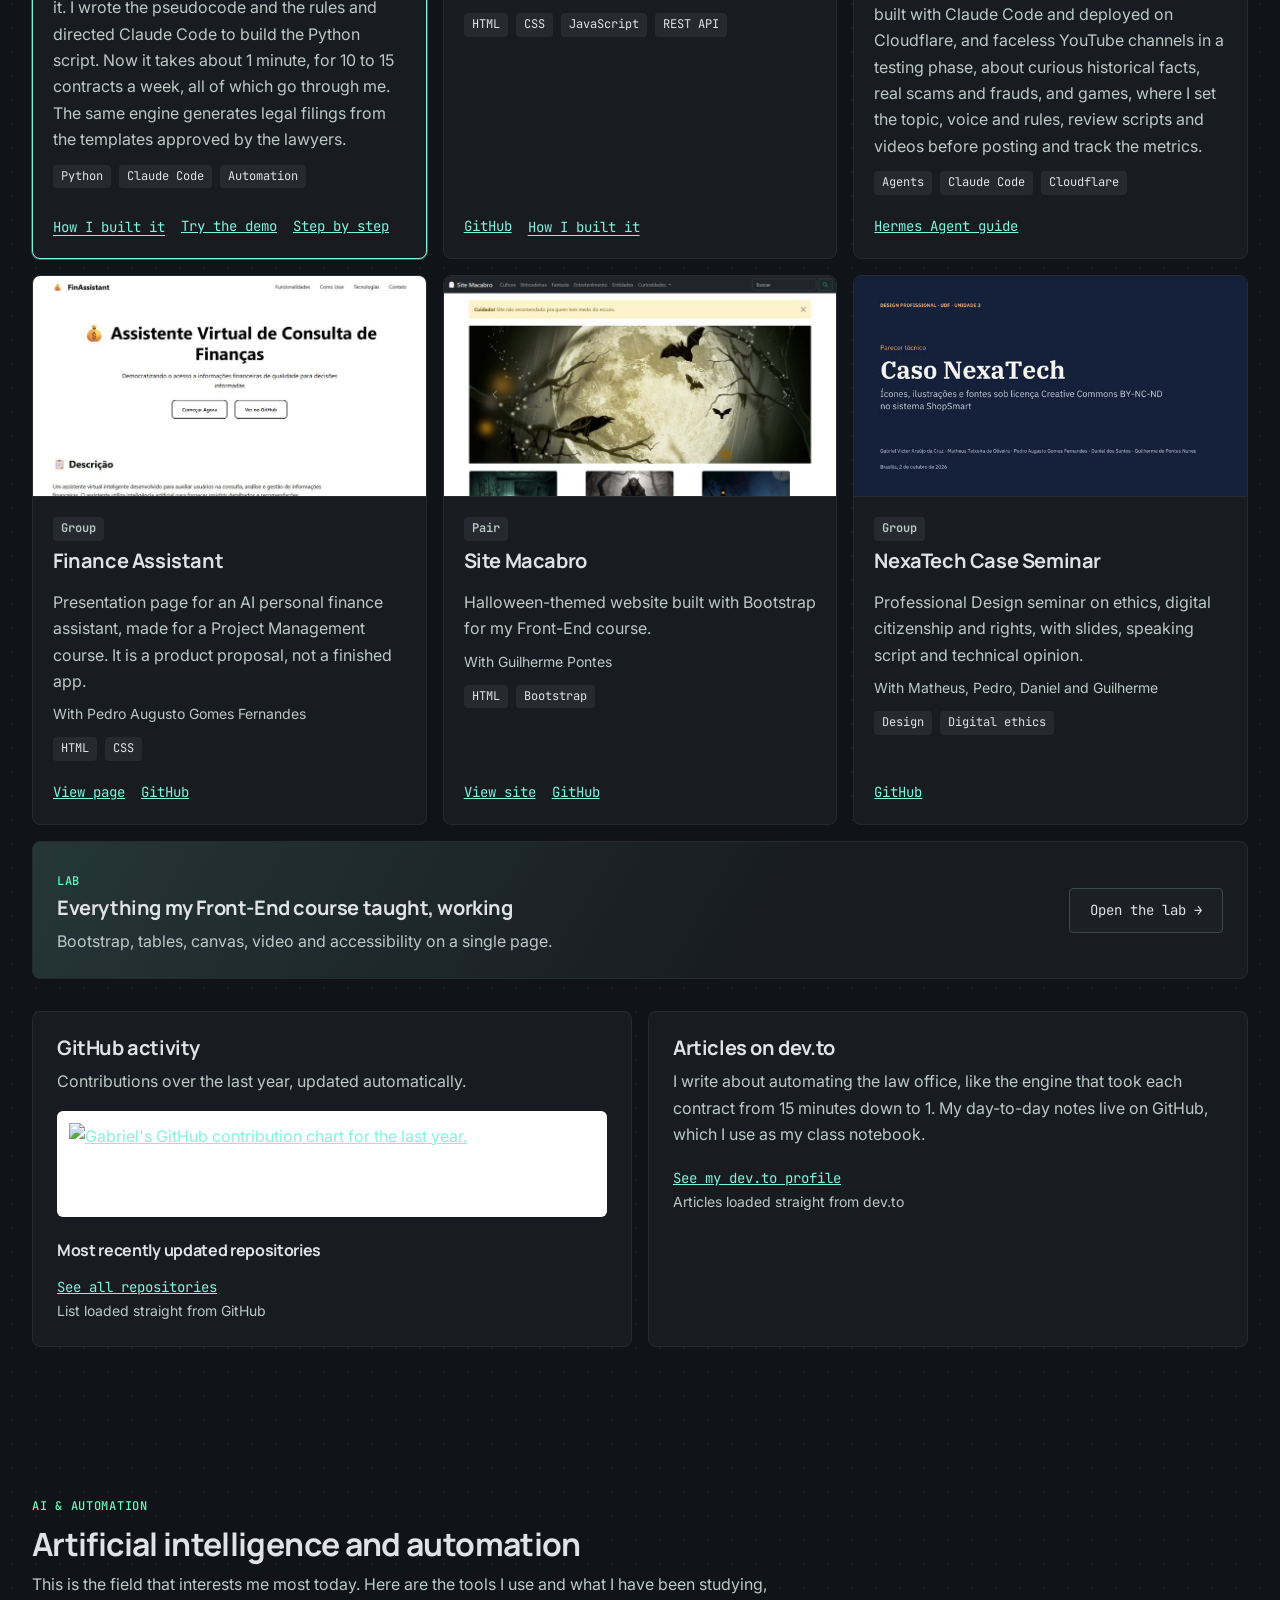
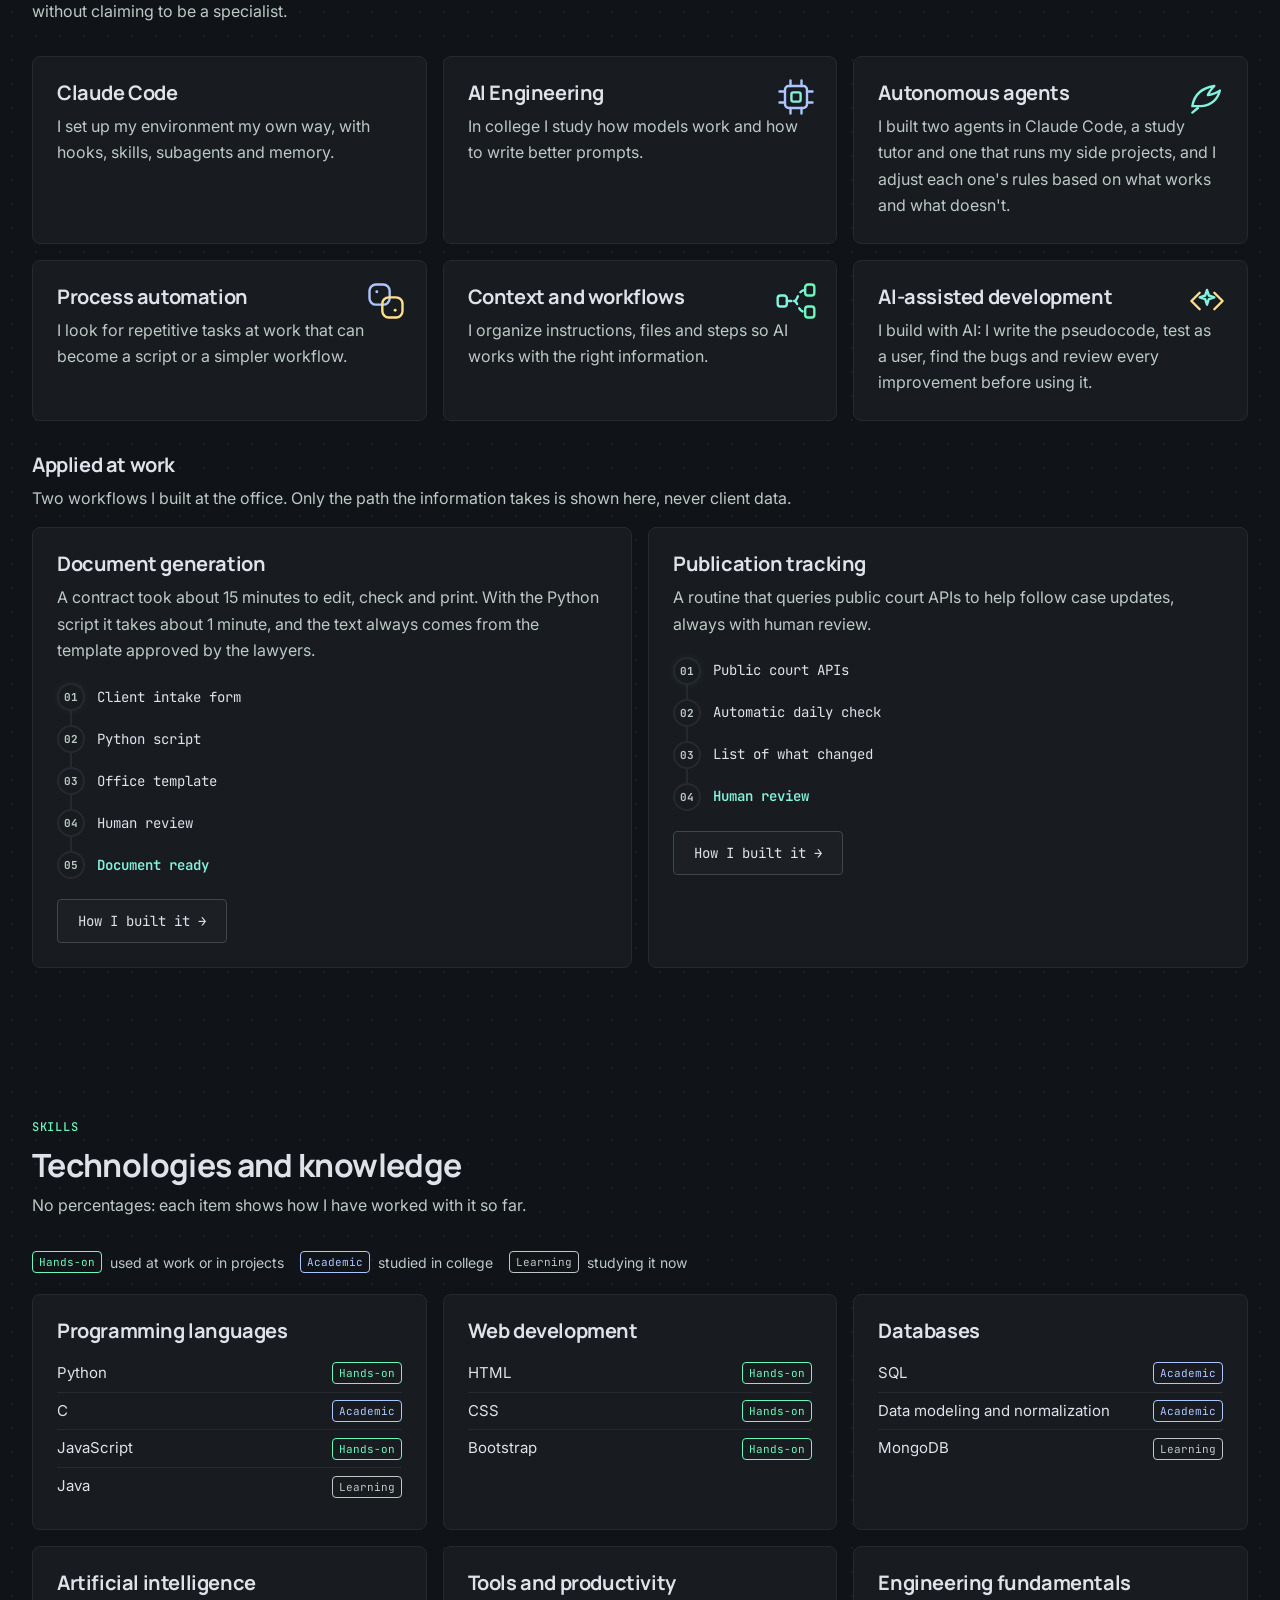
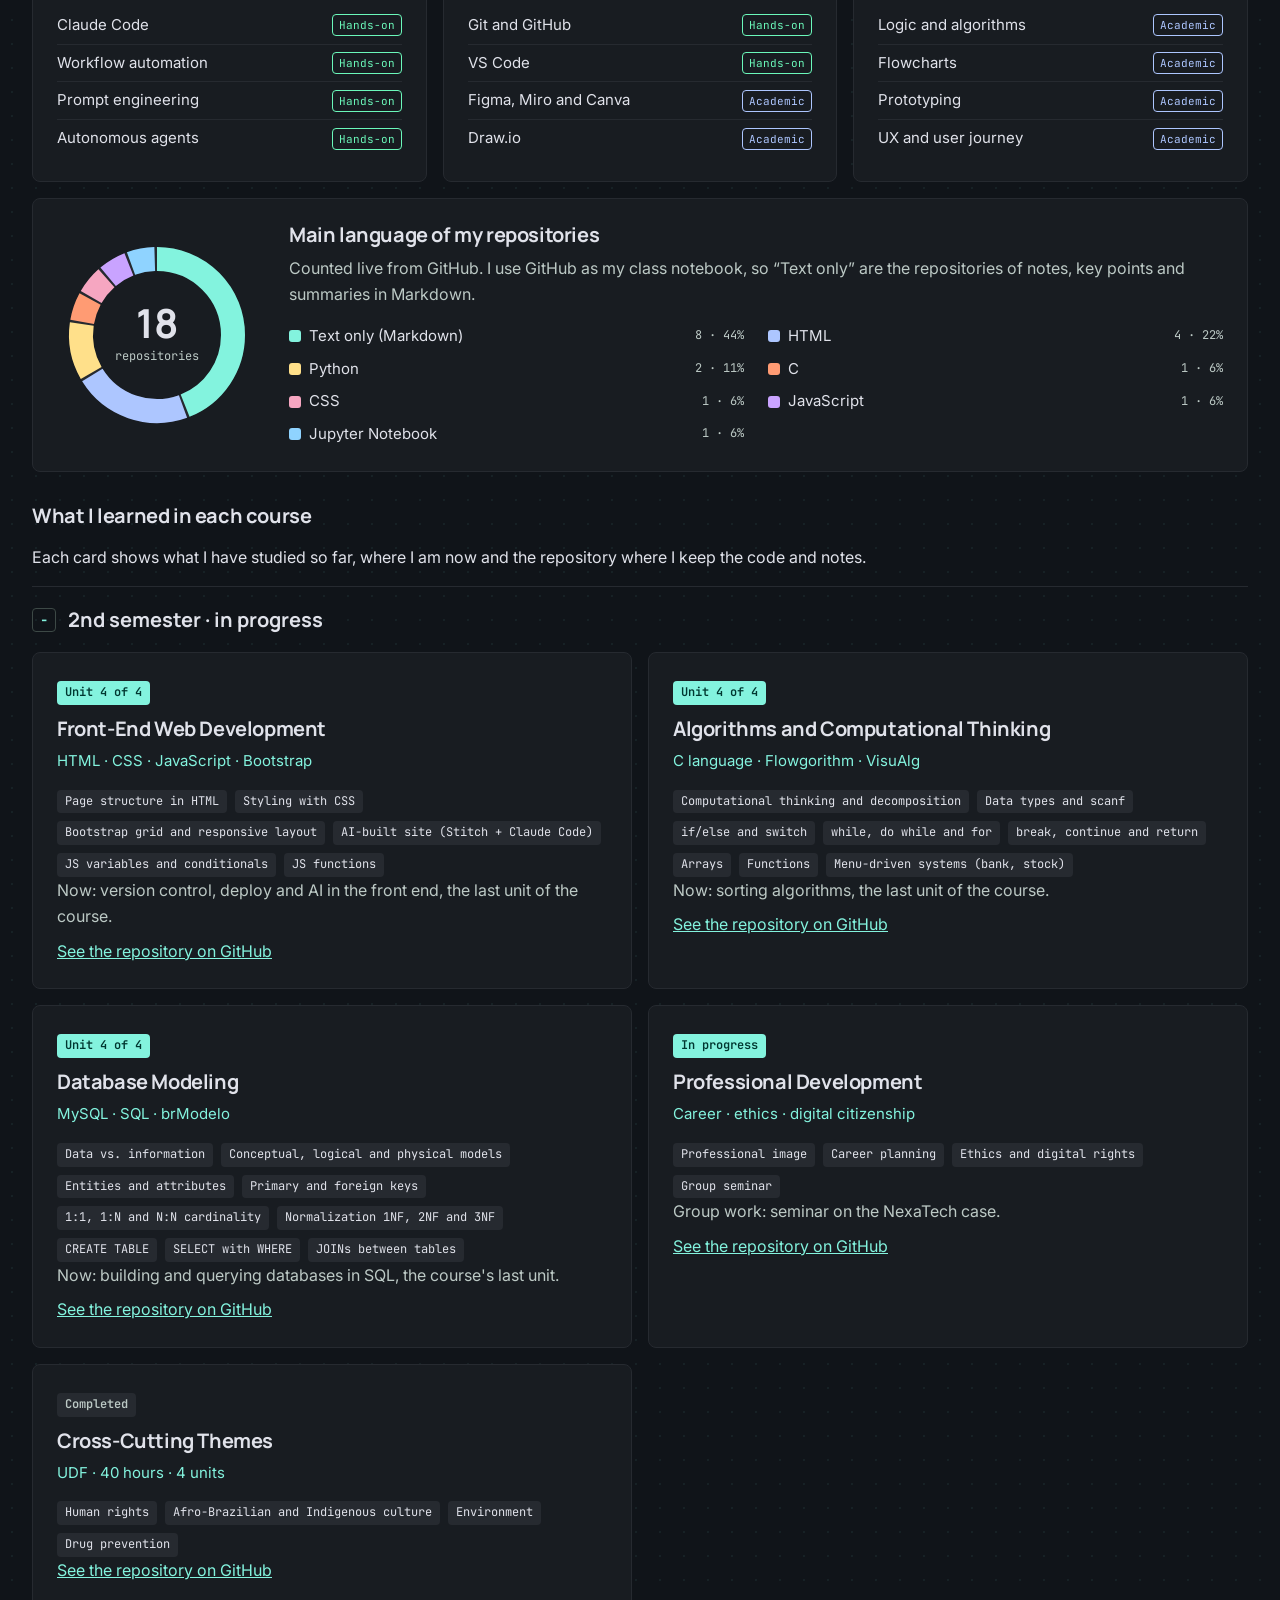
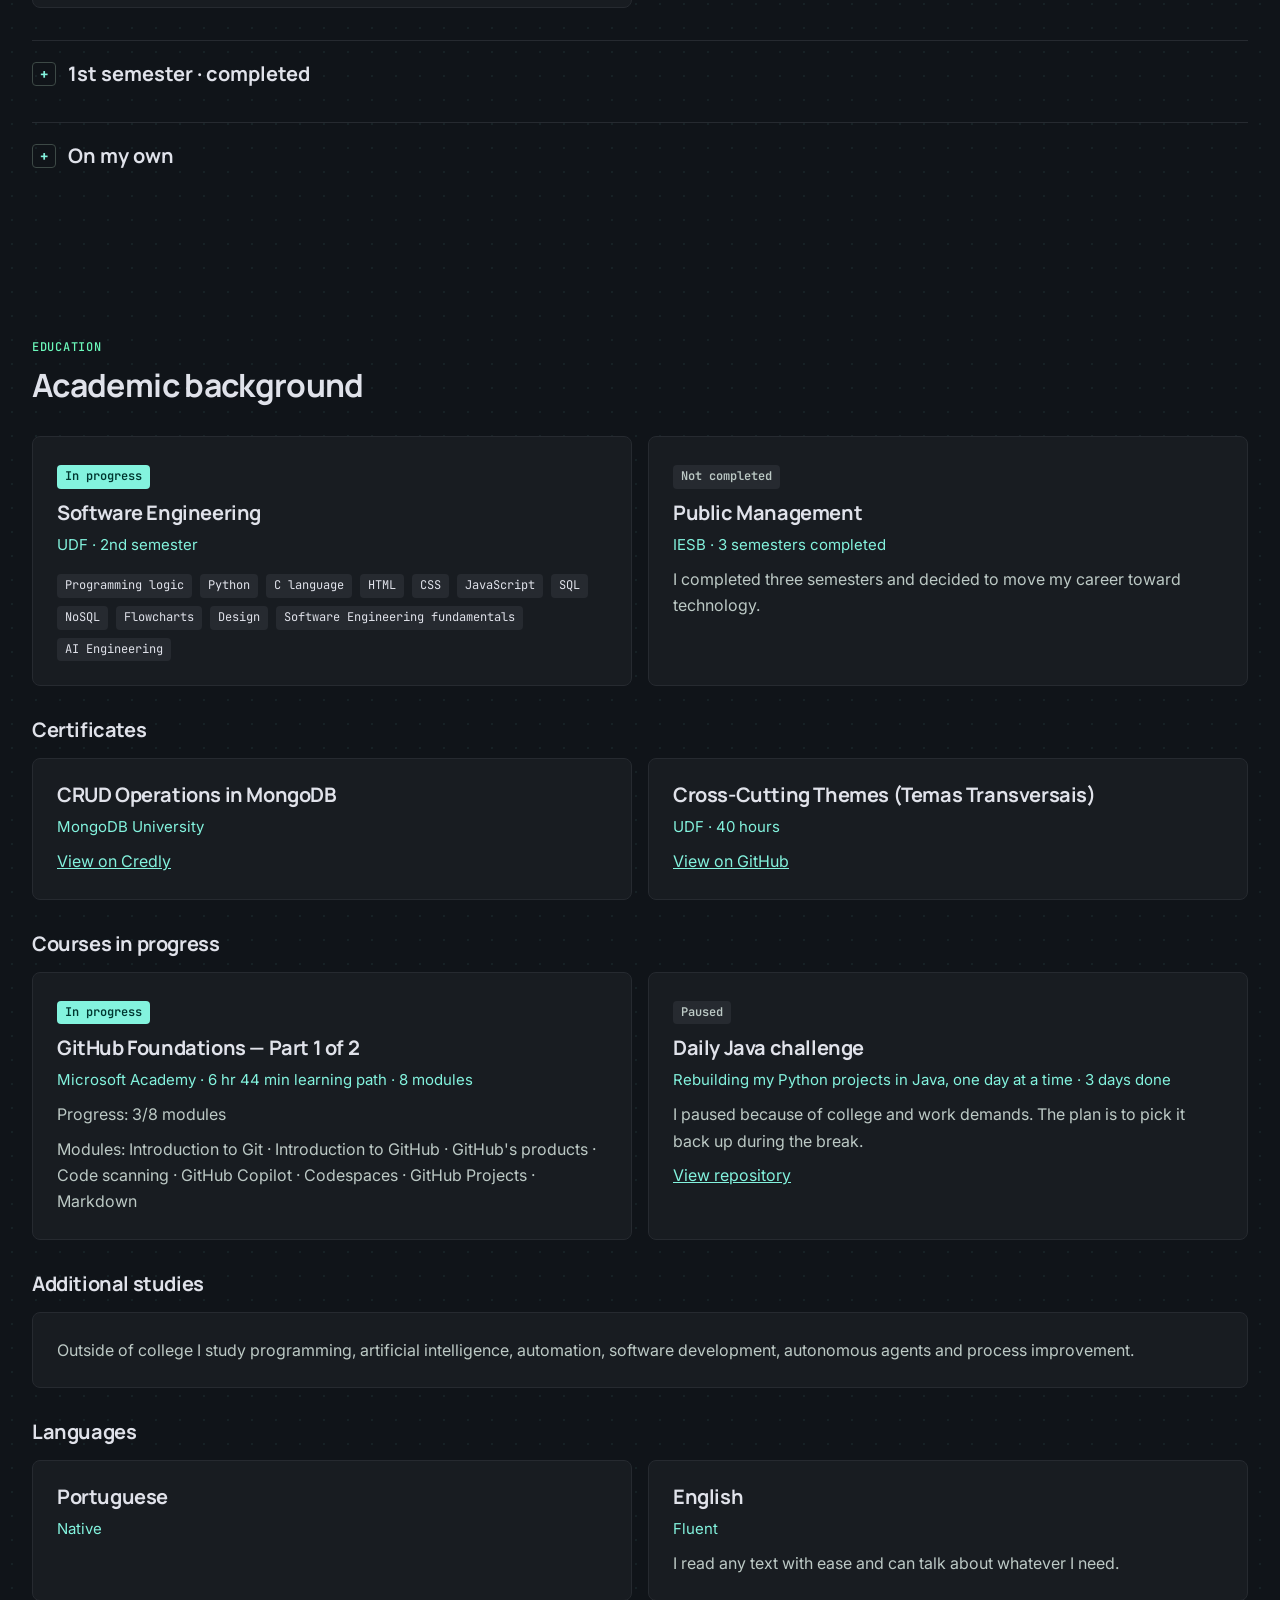
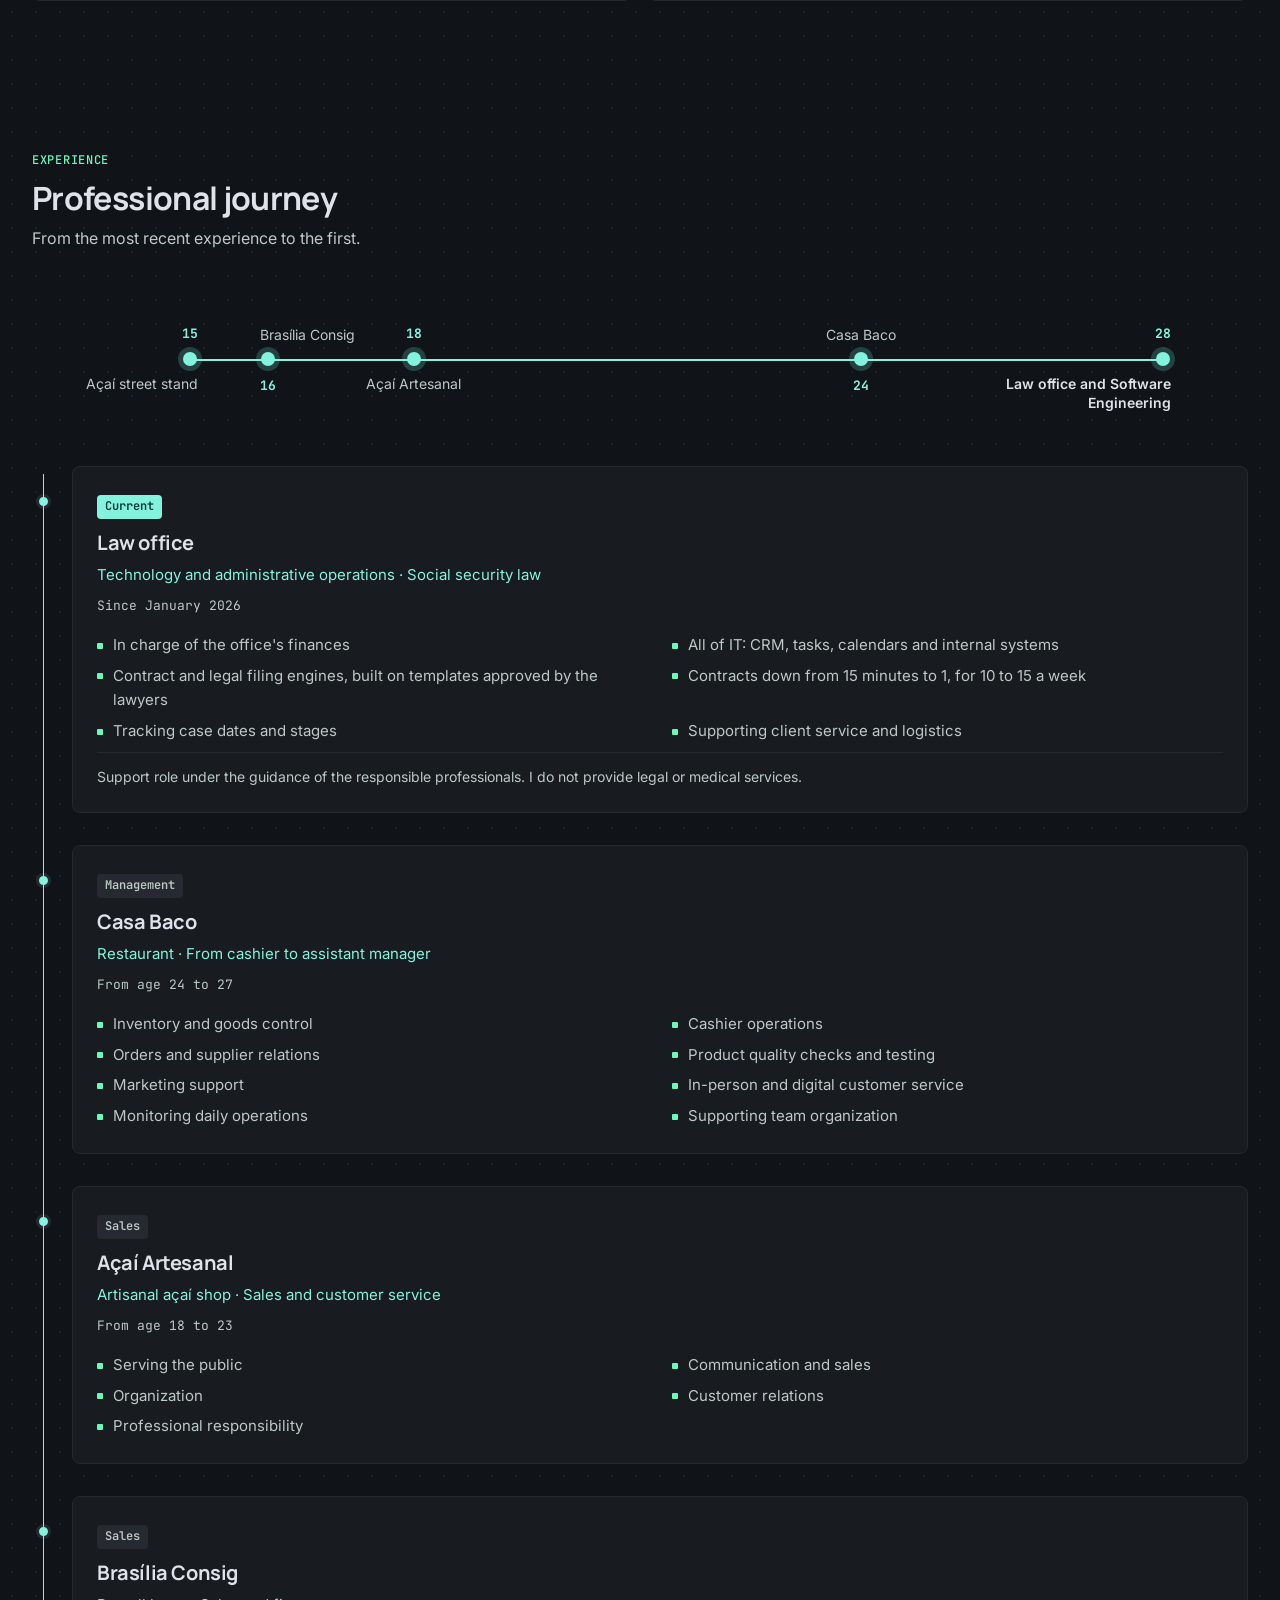
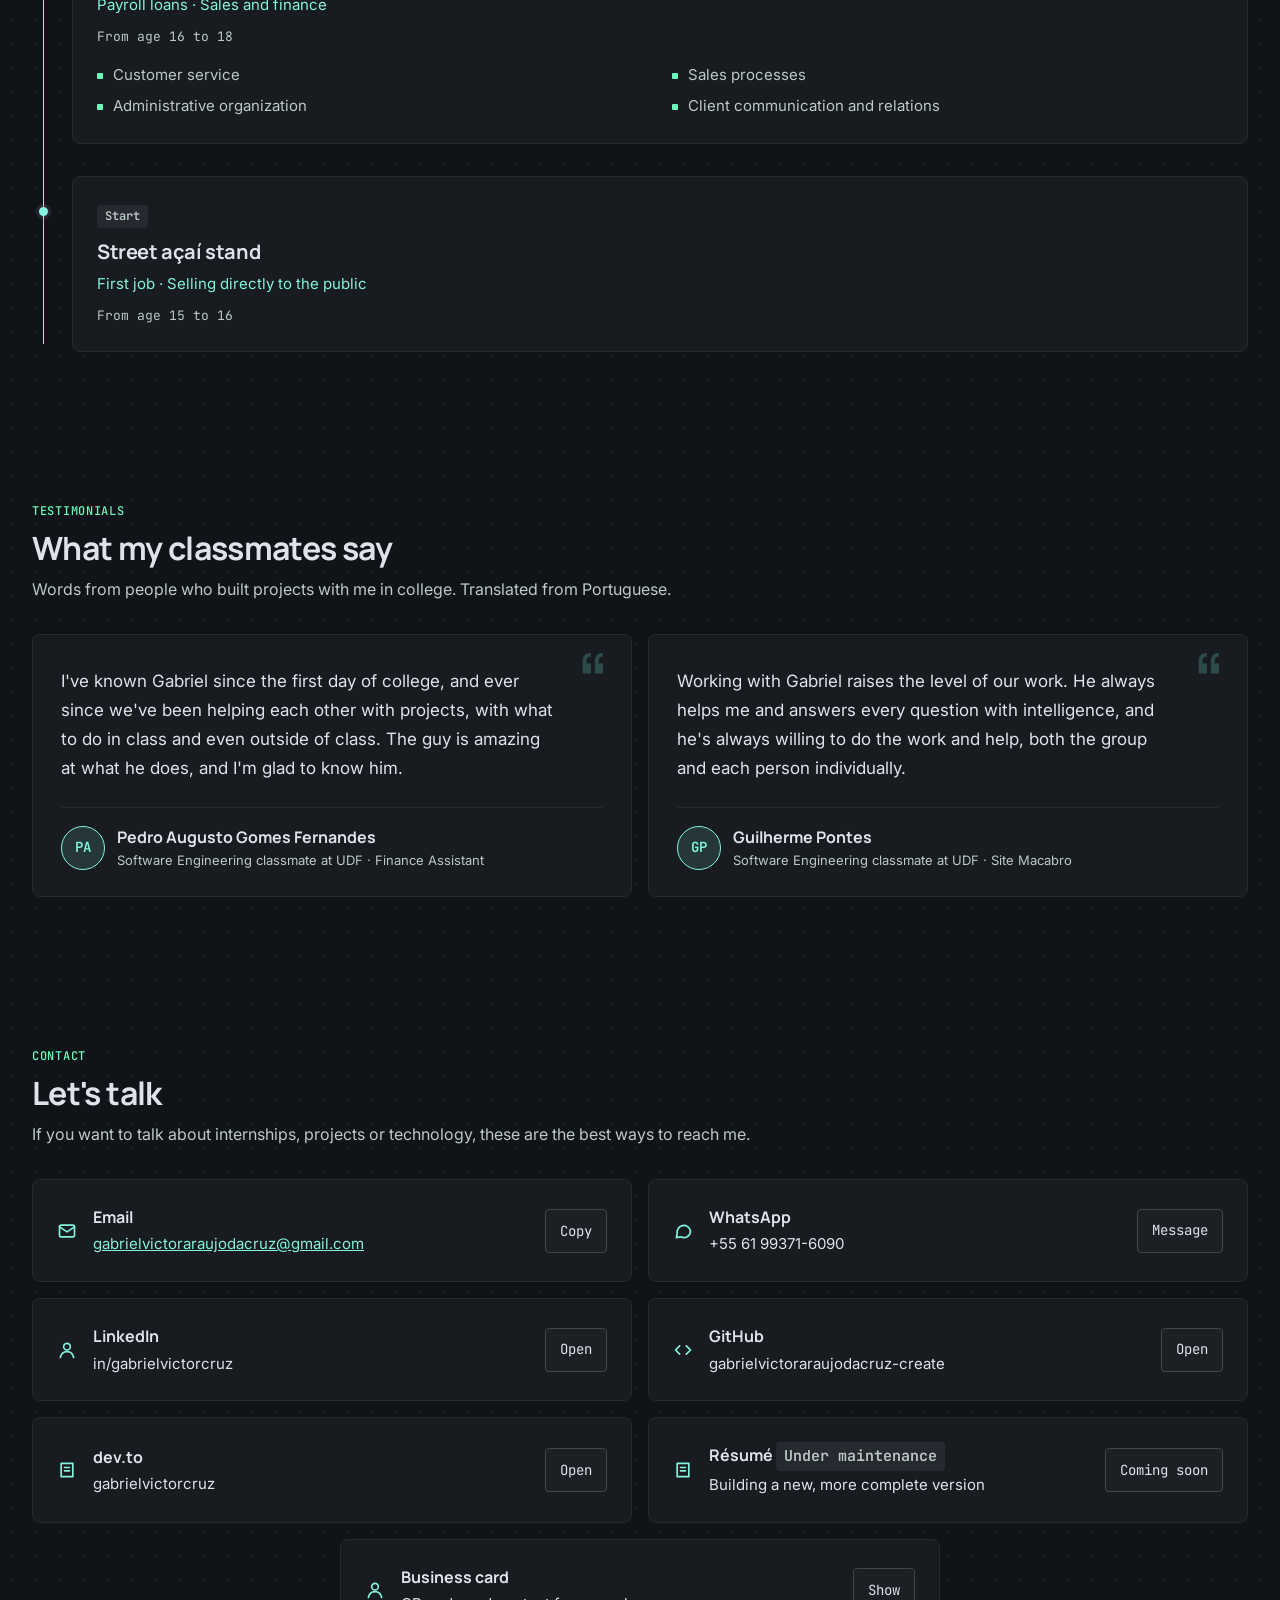
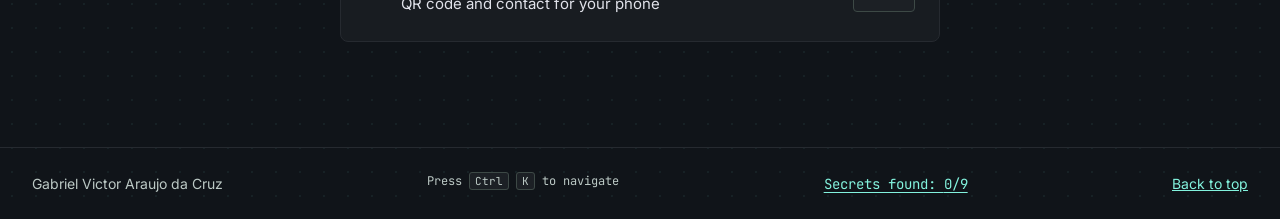
==== commit a65d26c3: "Currículo em manutenção e texto do dev.to atualizado" ====
--- a/en/index.html
+++ b/en/index.html
@@ -22,7 +22,7 @@
   <link rel="preconnect" href="https://fonts.gstatic.com" crossorigin>
   <link rel="stylesheet" href="https://fonts.googleapis.com/css2?family=Inter:wght@400;500;600&family=JetBrains+Mono:wght@400;500;600&family=Manrope:wght@600;700&display=swap">
   <link rel="stylesheet" href="../assets/css/style.css?v=22">
-  <script src="../assets/js/main.js?v=17" defer></script>
+  <script src="../assets/js/main.js?v=18" defer></script>
 </head>
 <body>
   <svg class="icons" aria-hidden="true">
@@ -78,7 +78,7 @@
         </ul>
         <div class="actions">
           <a class="button primary" href="#projetos">See my projects</a>
-          <a class="button" href="../assets/cv/resume-gabriel-victor.pdf" download>Download résumé</a>
+          <button class="button" type="button" data-cv-aviso>Résumé coming soon</button>
           <a class="button" href="#contato">Get in touch</a>
         </div>
       </div>
@@ -235,7 +235,7 @@
         </article>
         <article class="card">
           <h3>Articles on dev.to</h3>
-          <p>I published my first article, about automating the law office. My day-to-day notes live on GitHub, which I use as my class notebook.</p>
+          <p>I write about automating the law office, like the engine that took each contract from 15 minutes down to 1. My day-to-day notes live on GitHub, which I use as my class notebook.</p>
           <ul class="link-list" data-devto data-lang="en">
             <li><a href="https://dev.to/gabrielvictorcruz" target="_blank" rel="noopener">See my dev.to profile</a><span>Articles loaded straight from dev.to</span></li>
           </ul>
@@ -781,8 +781,8 @@
         </div>
         <div class="card contact">
           <svg class="icon" aria-hidden="true"><use href="#i-text"/></svg>
-          <div><strong>Résumé</strong><span>One-page PDF</span></div>
-          <a class="button" href="../assets/cv/resume-gabriel-victor.pdf" download>Download</a>
+          <div><strong>Résumé <span class="chip quiet">Under maintenance</span></strong><span>Building a new, more complete version</span></div>
+          <button class="button" type="button" data-cv-aviso>Coming soon</button>
         </div>
         <div class="card contact">
           <svg class="icon" aria-hidden="true"><use href="#i-user"/></svg>
